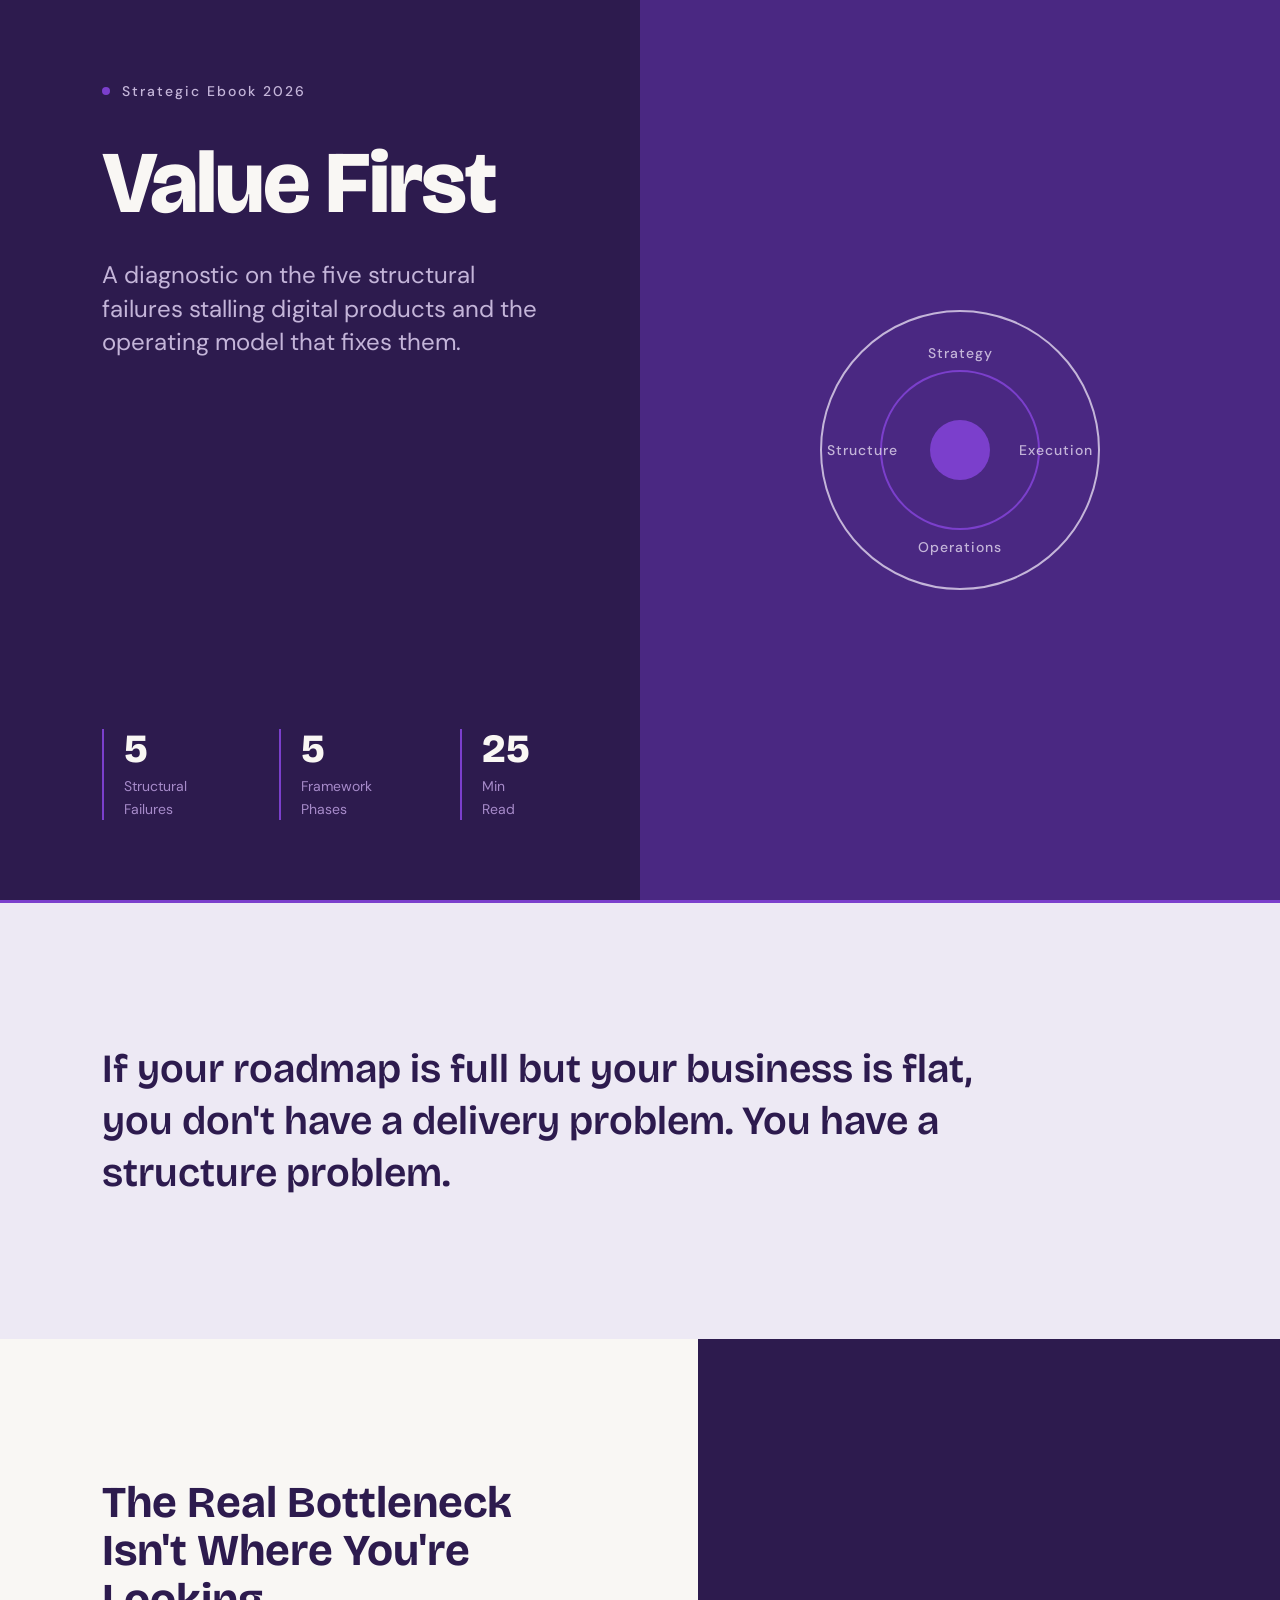
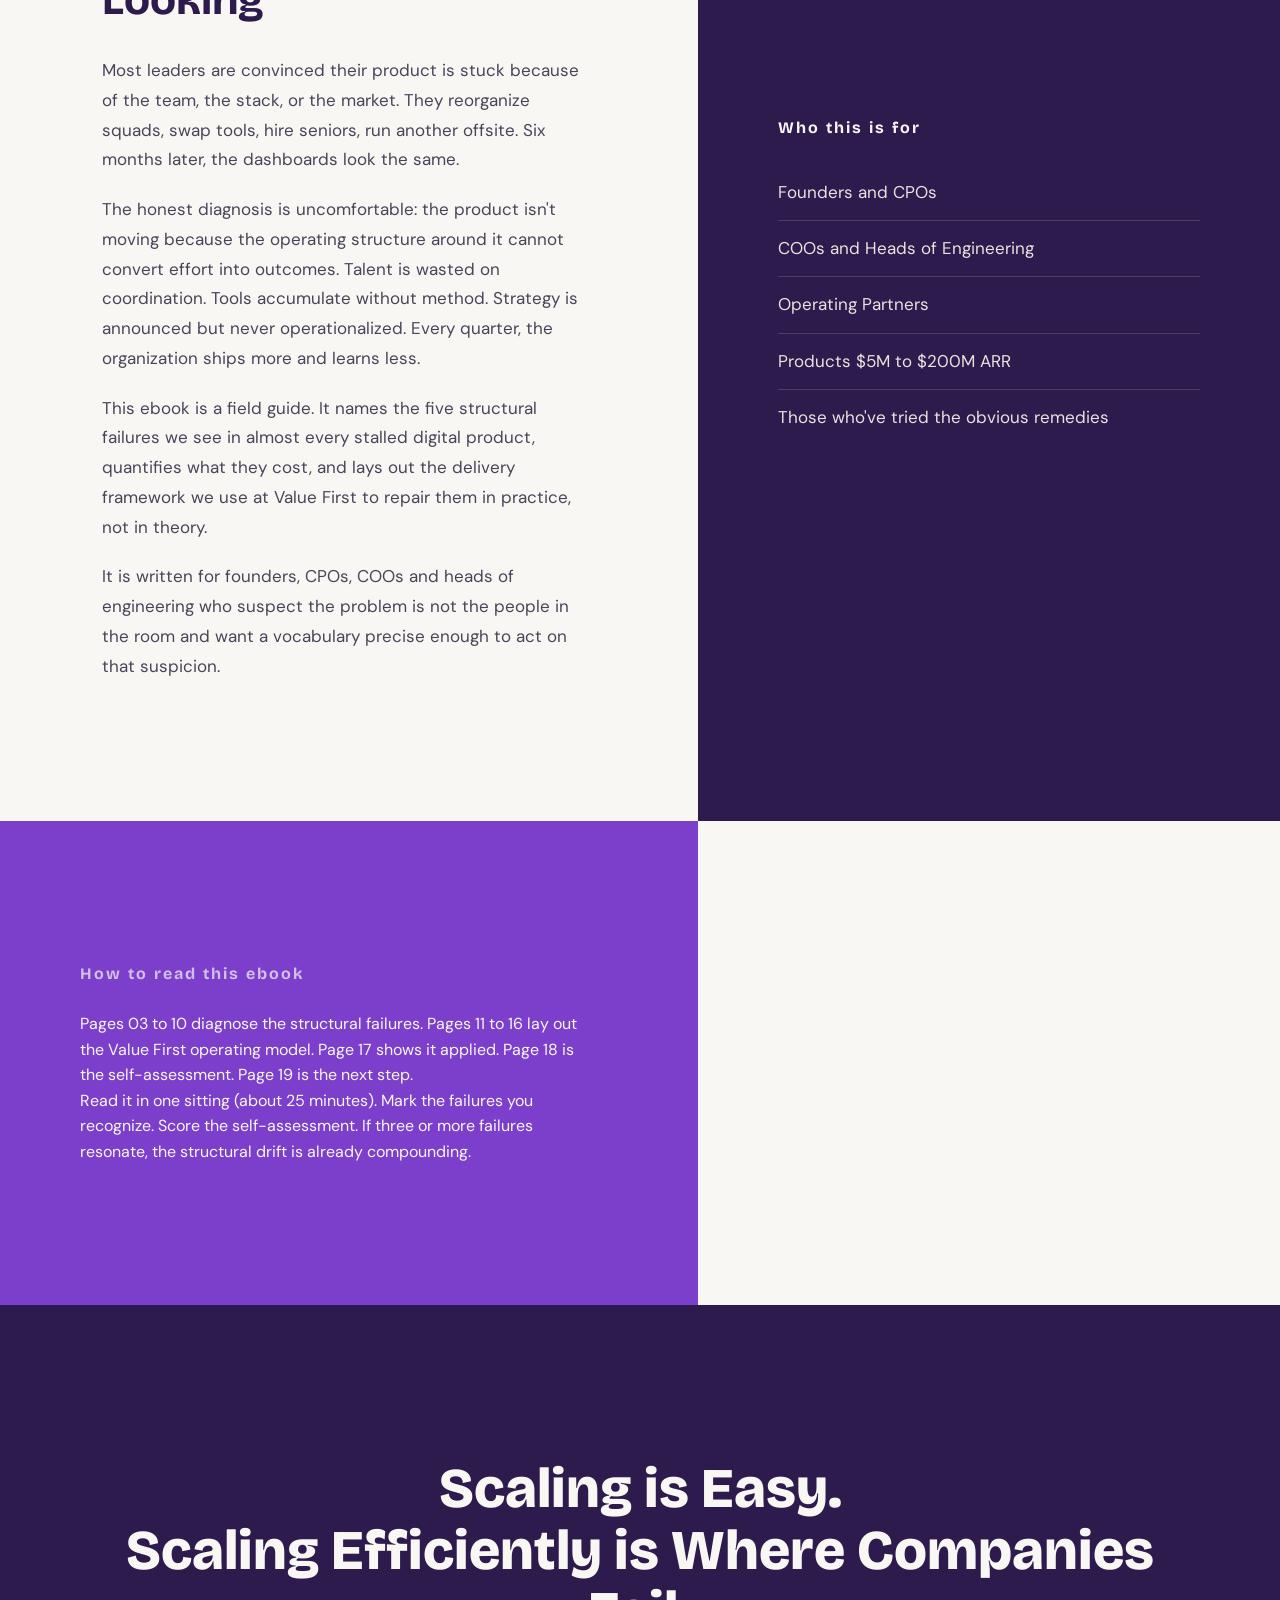
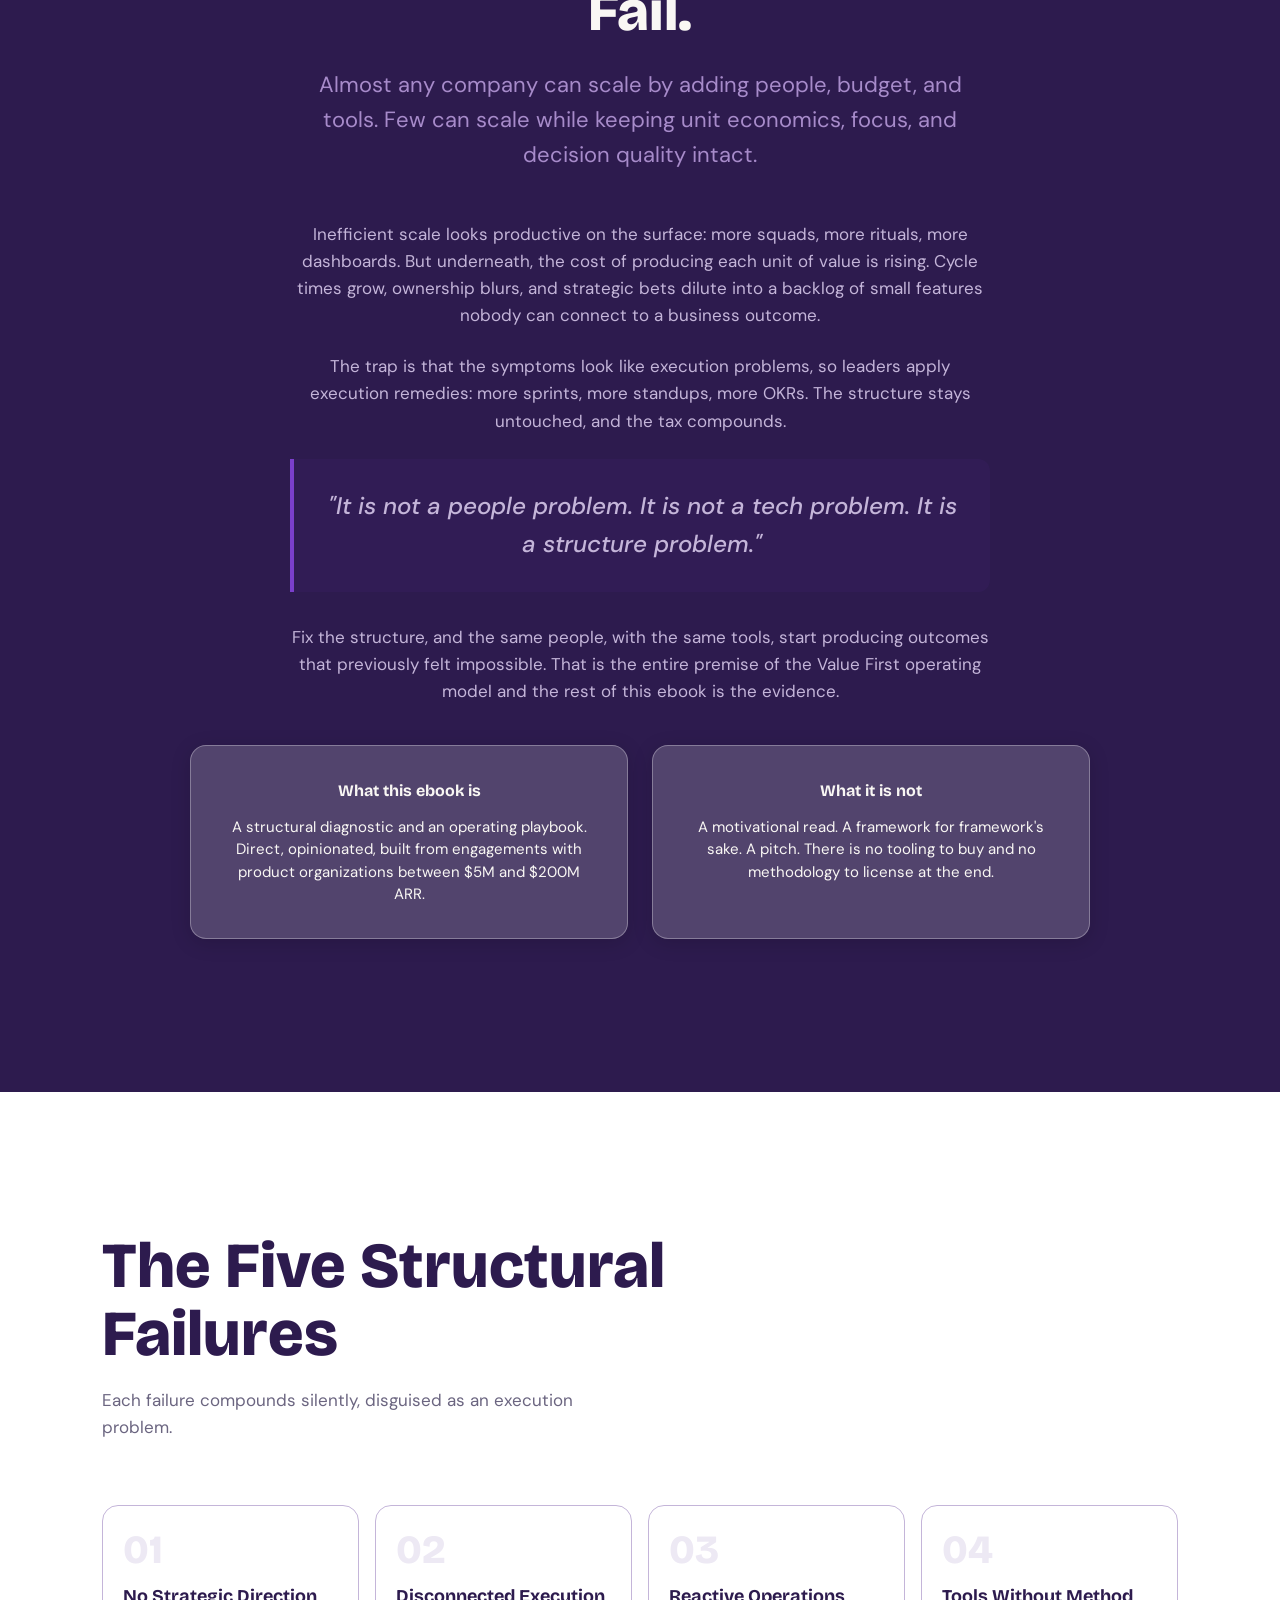
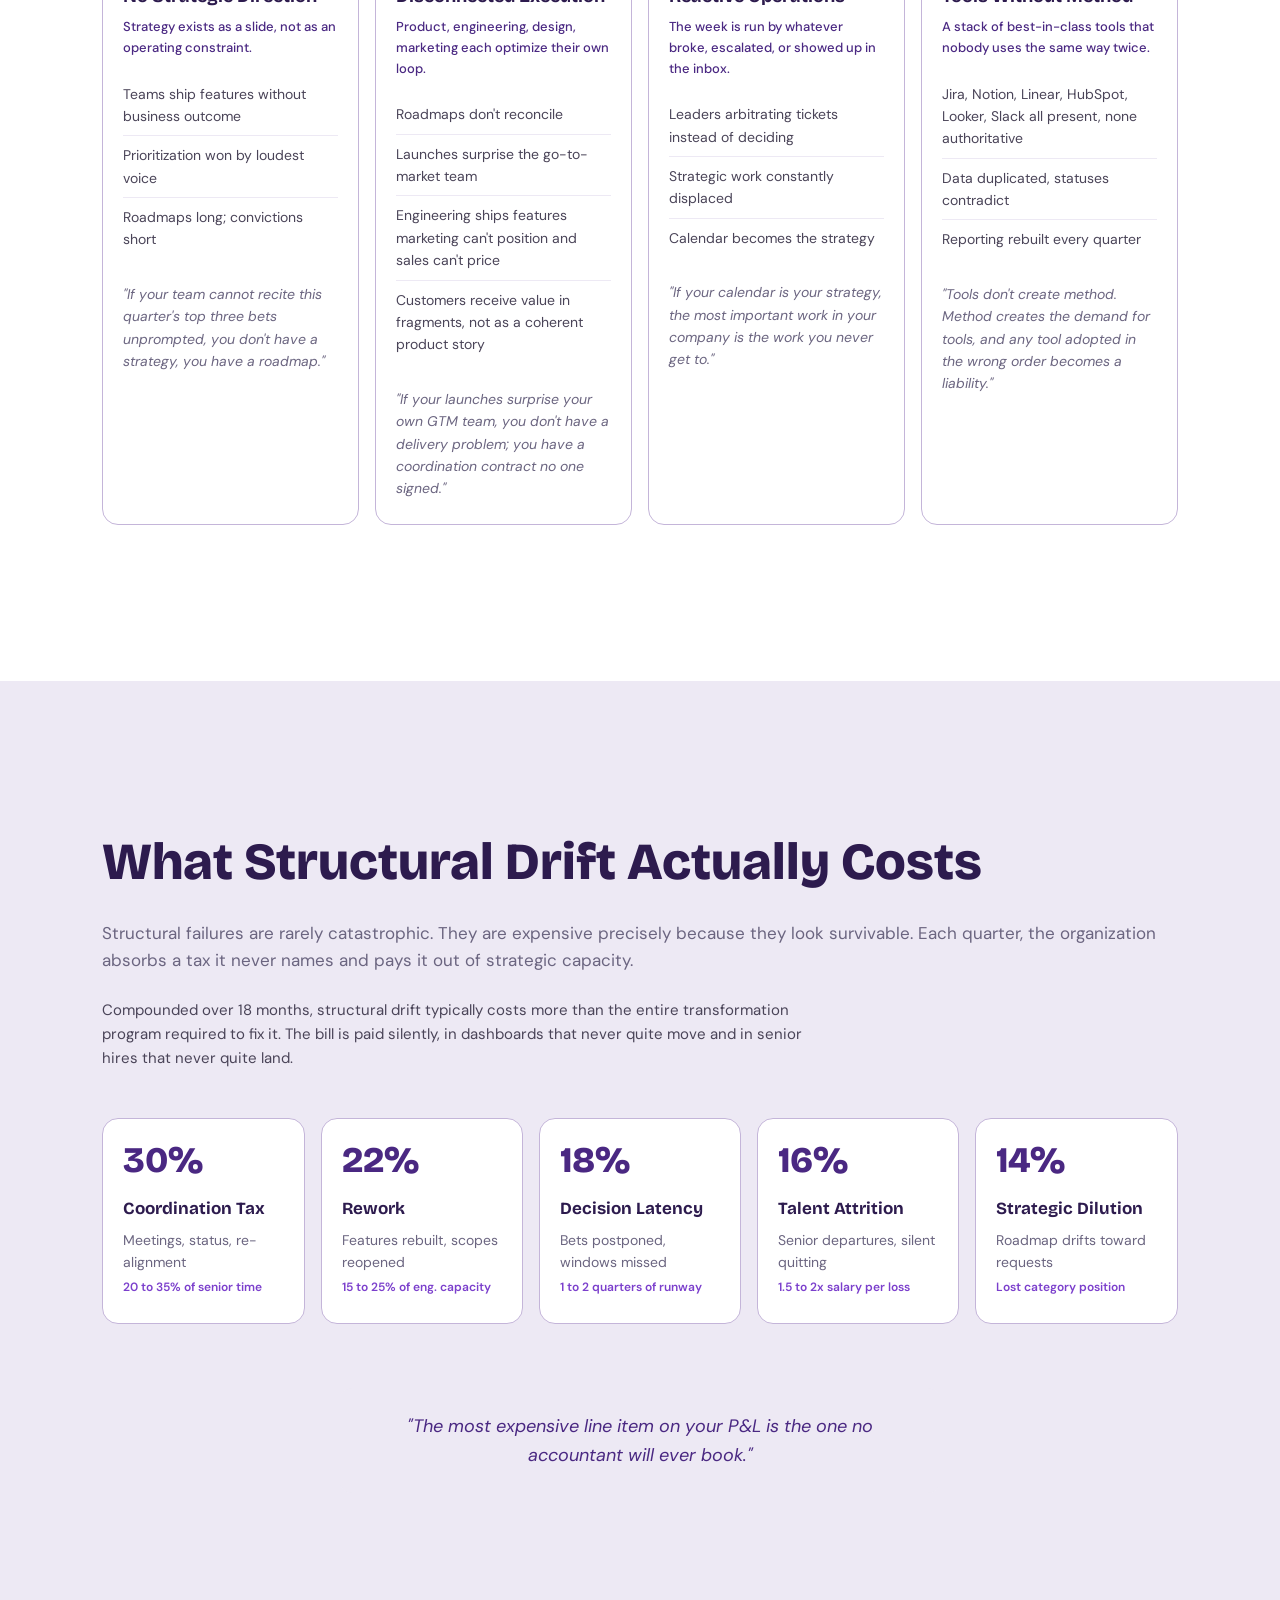
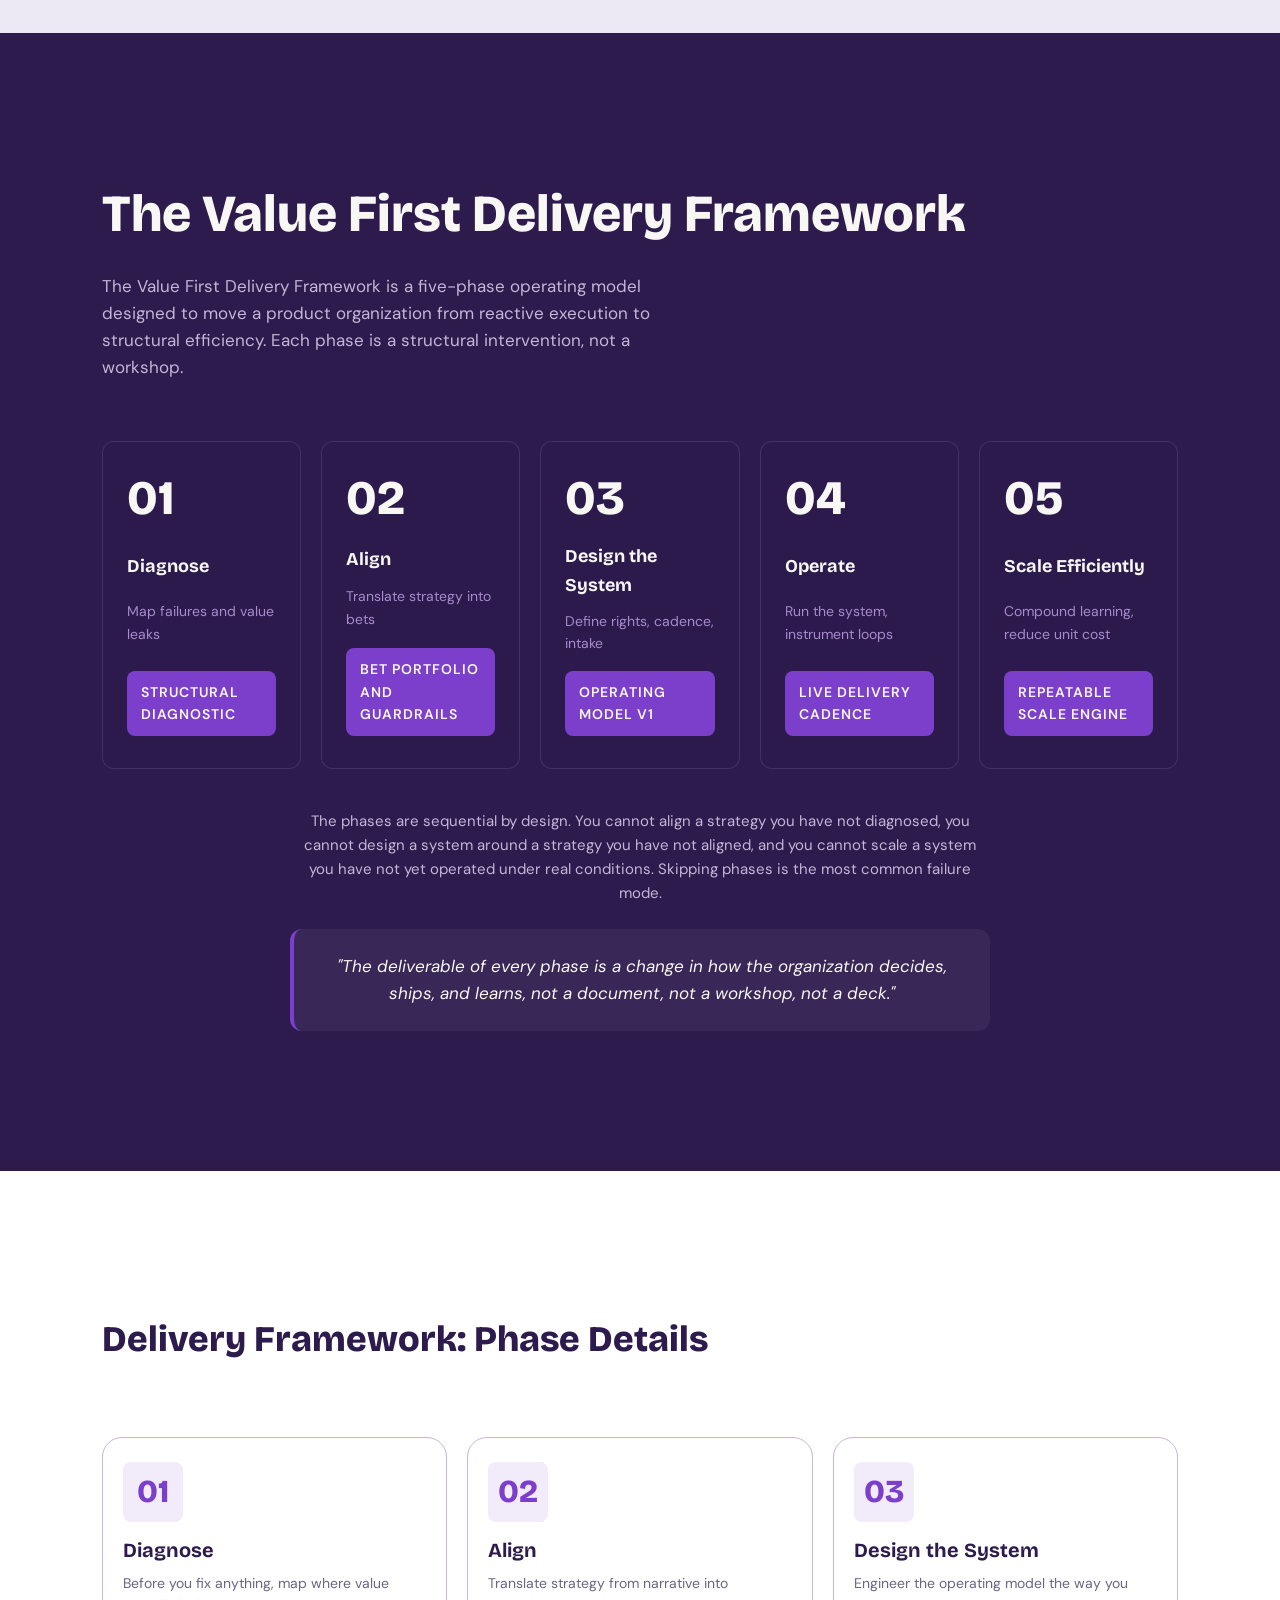
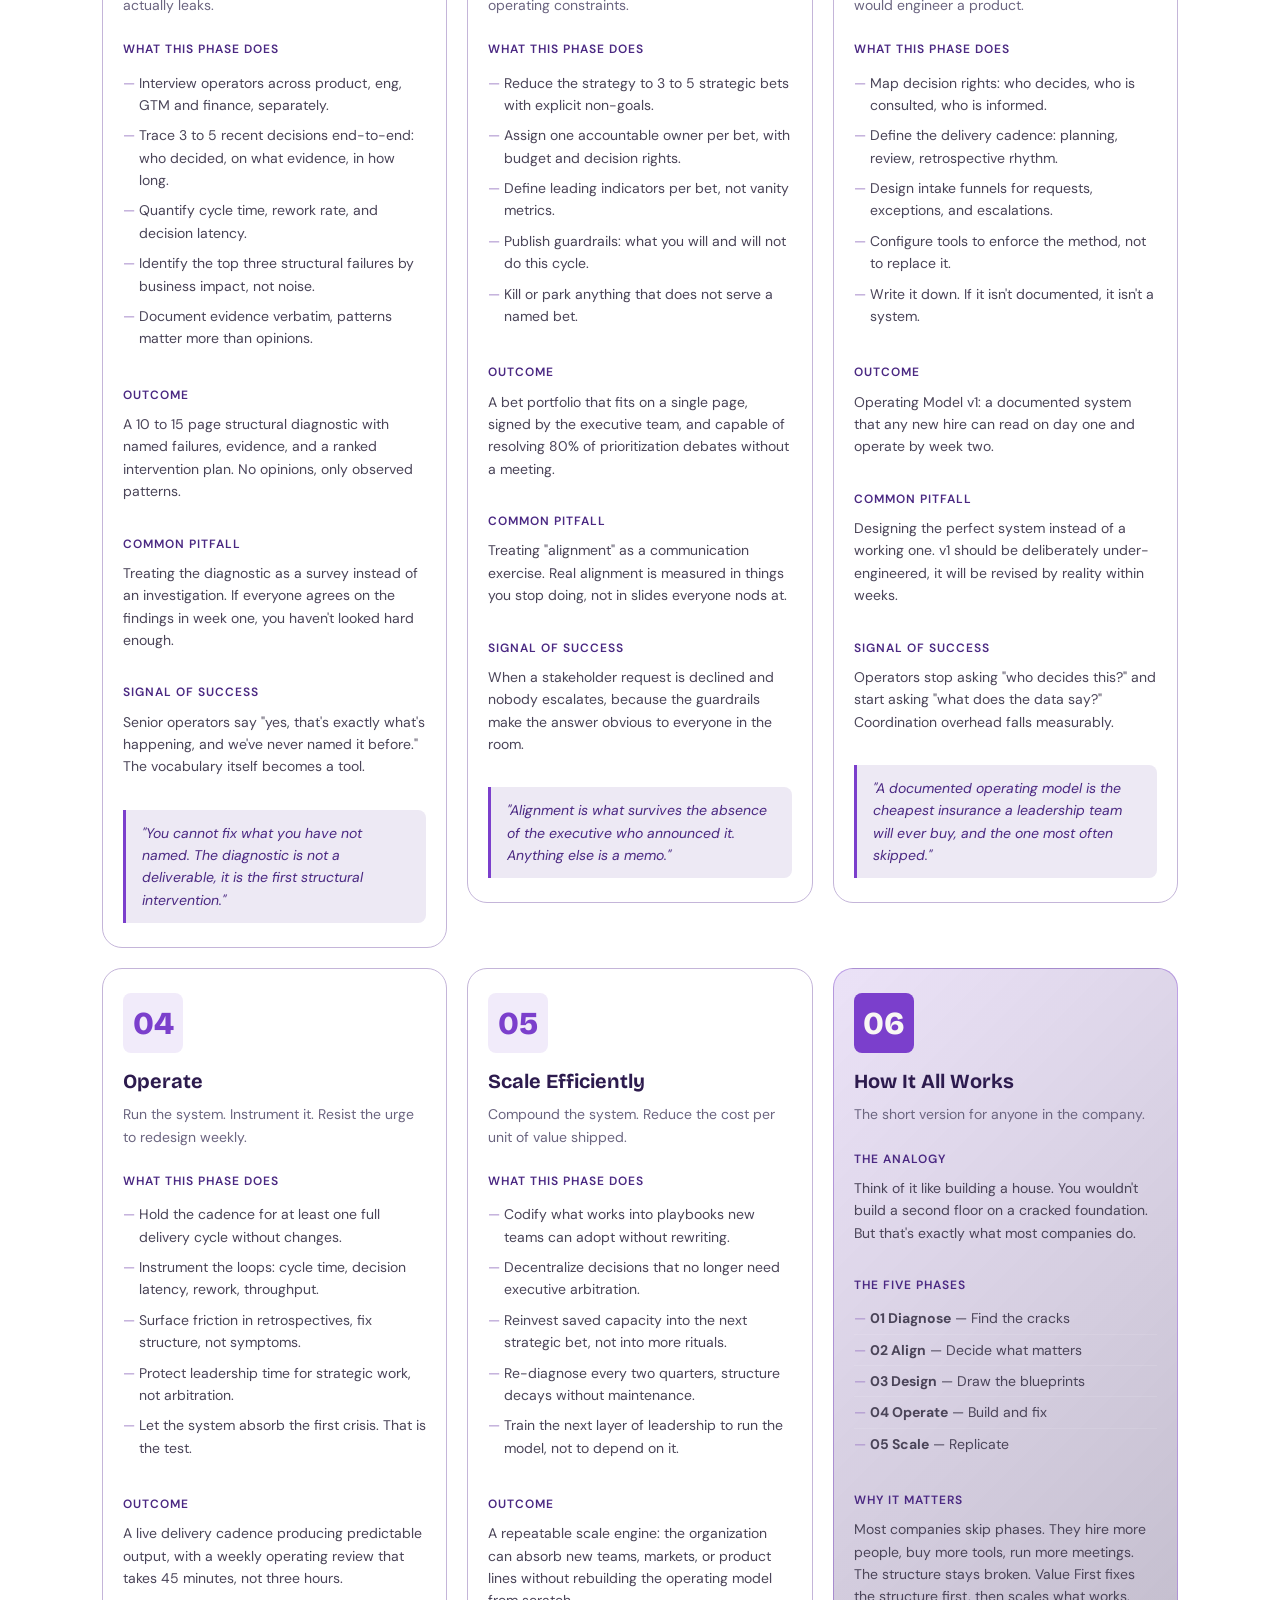
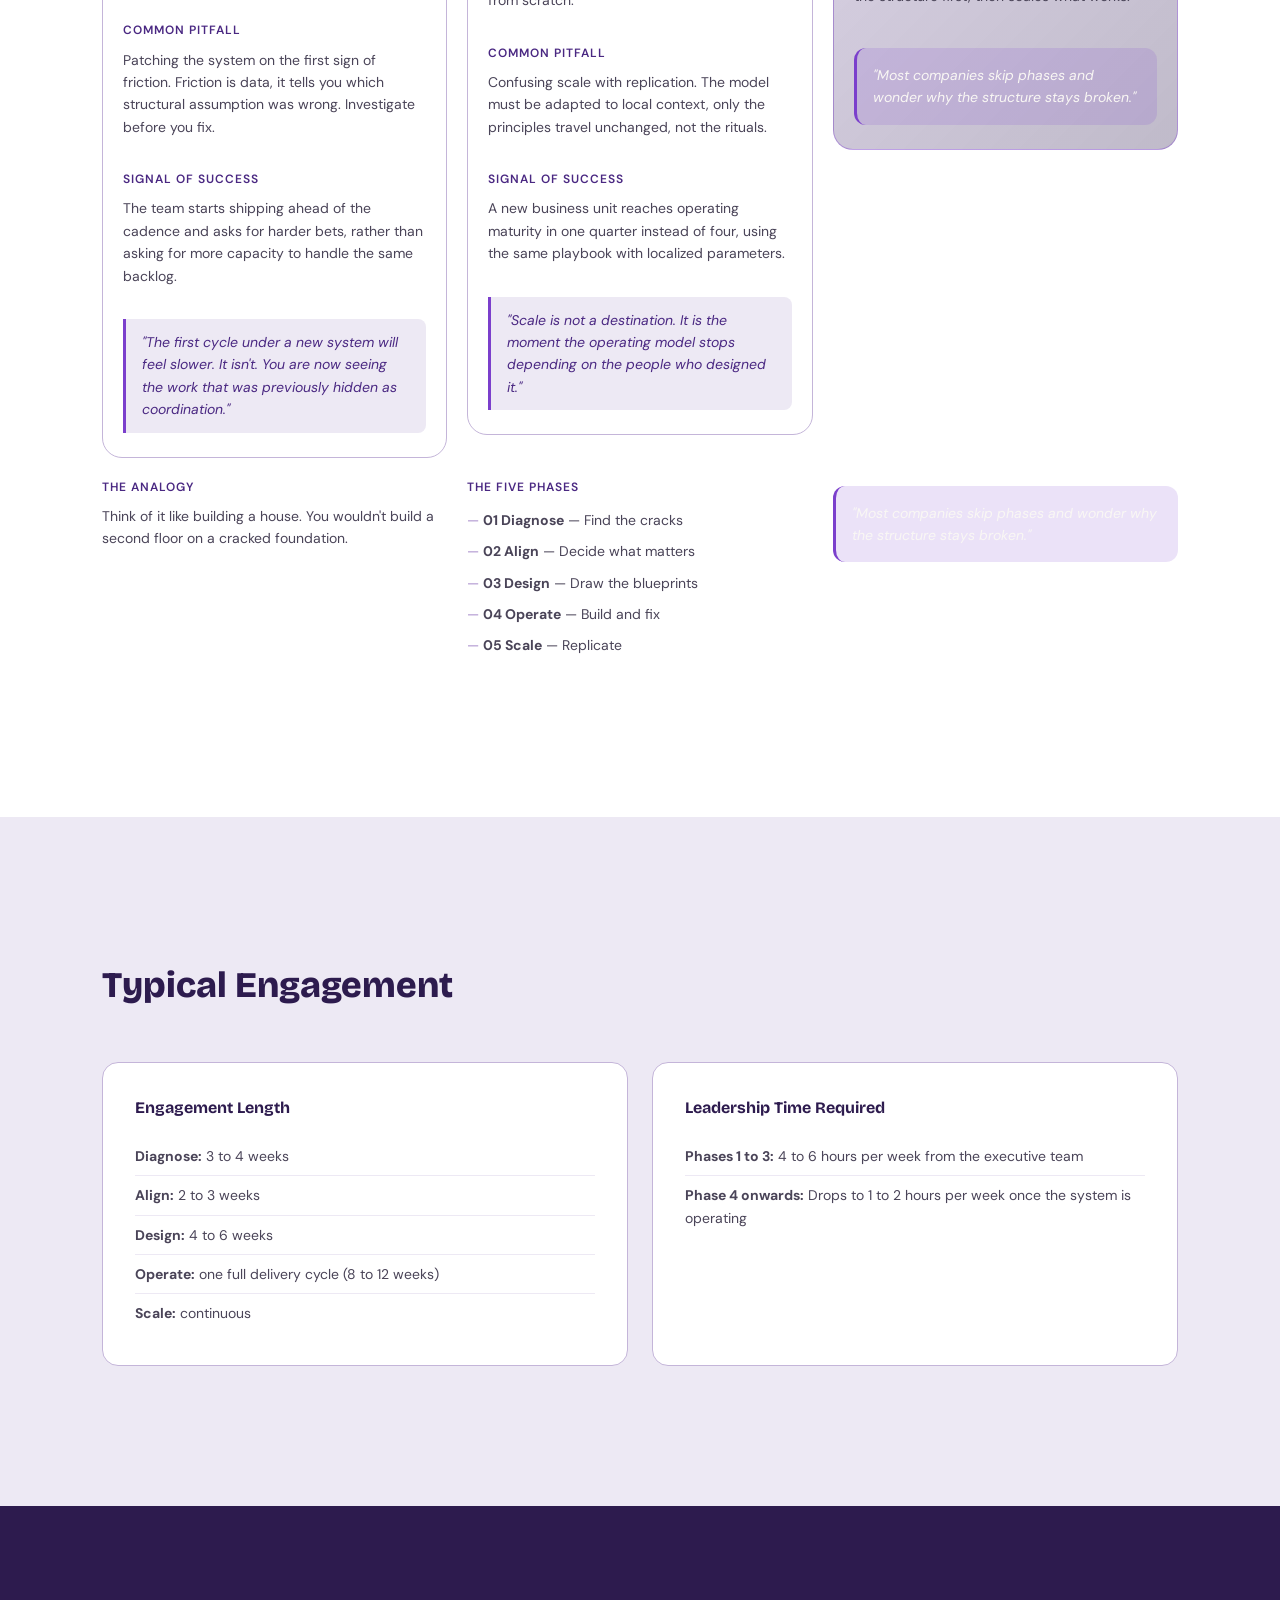
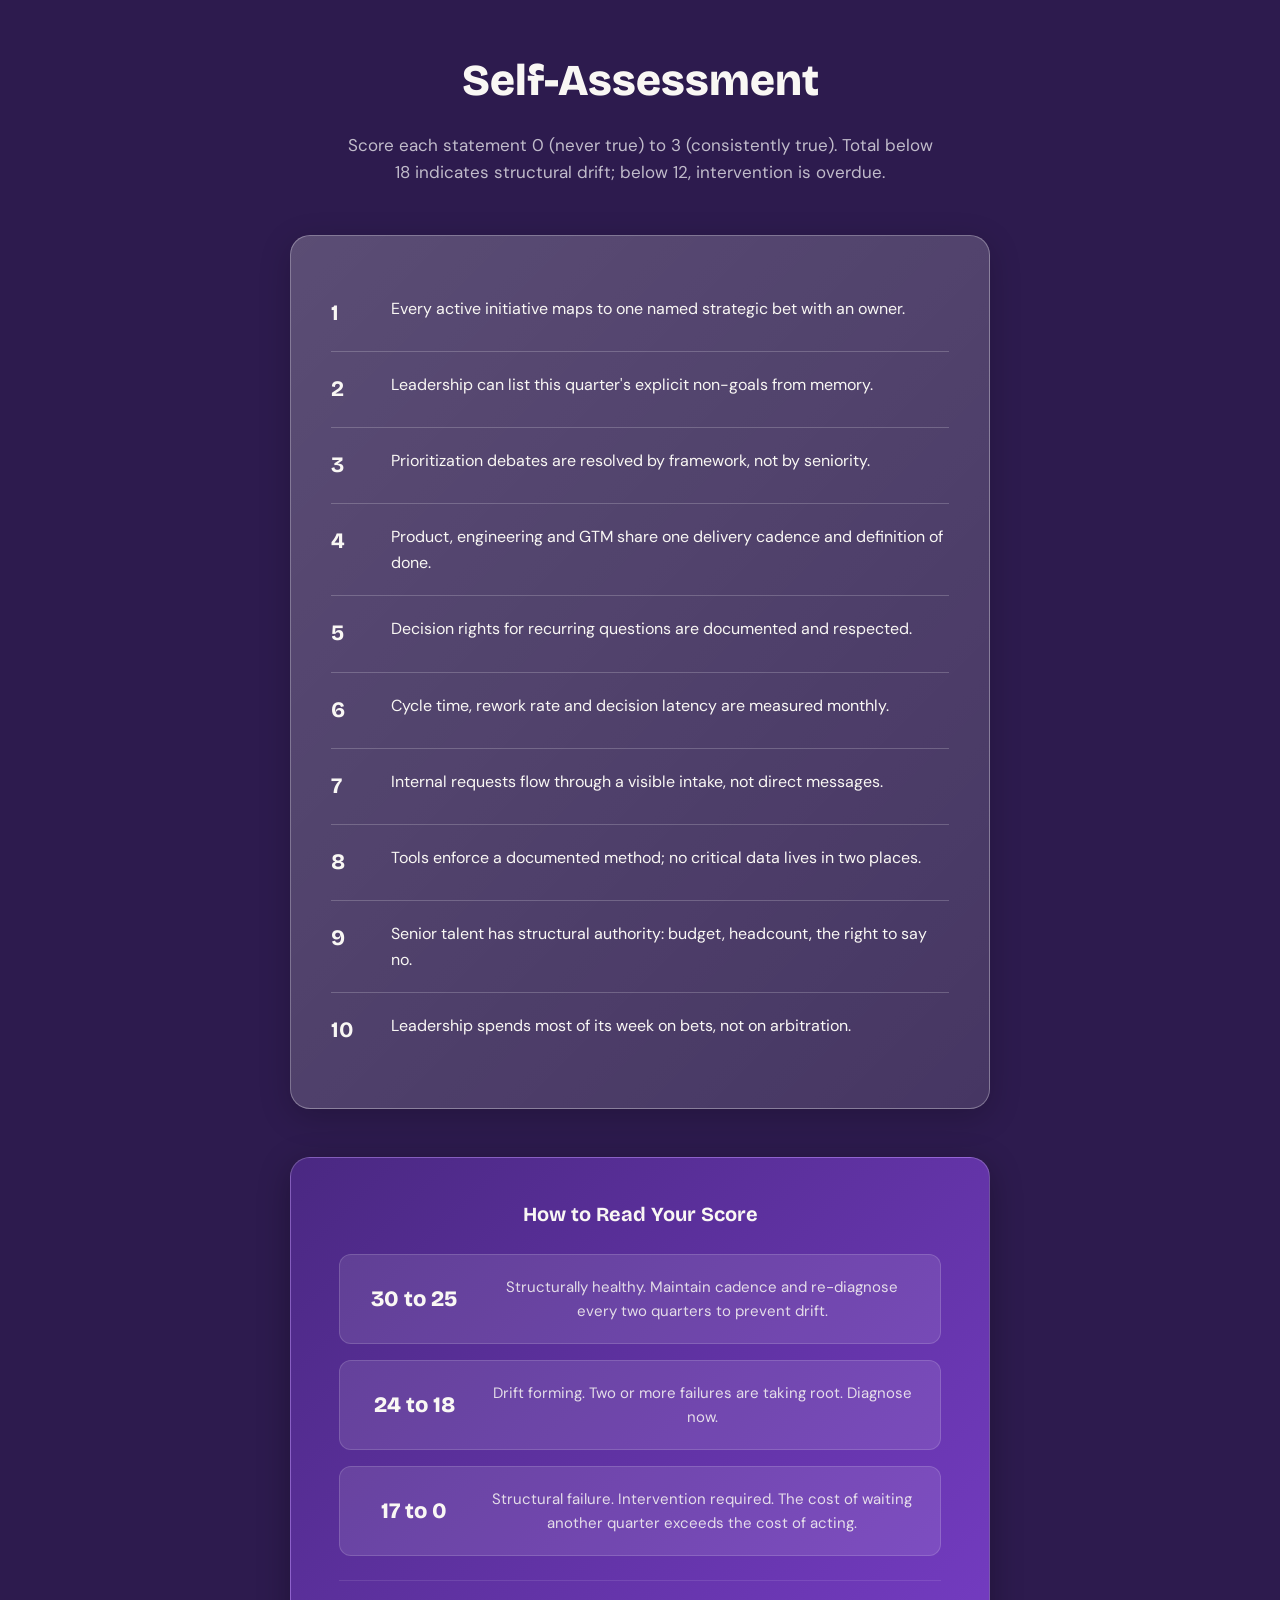
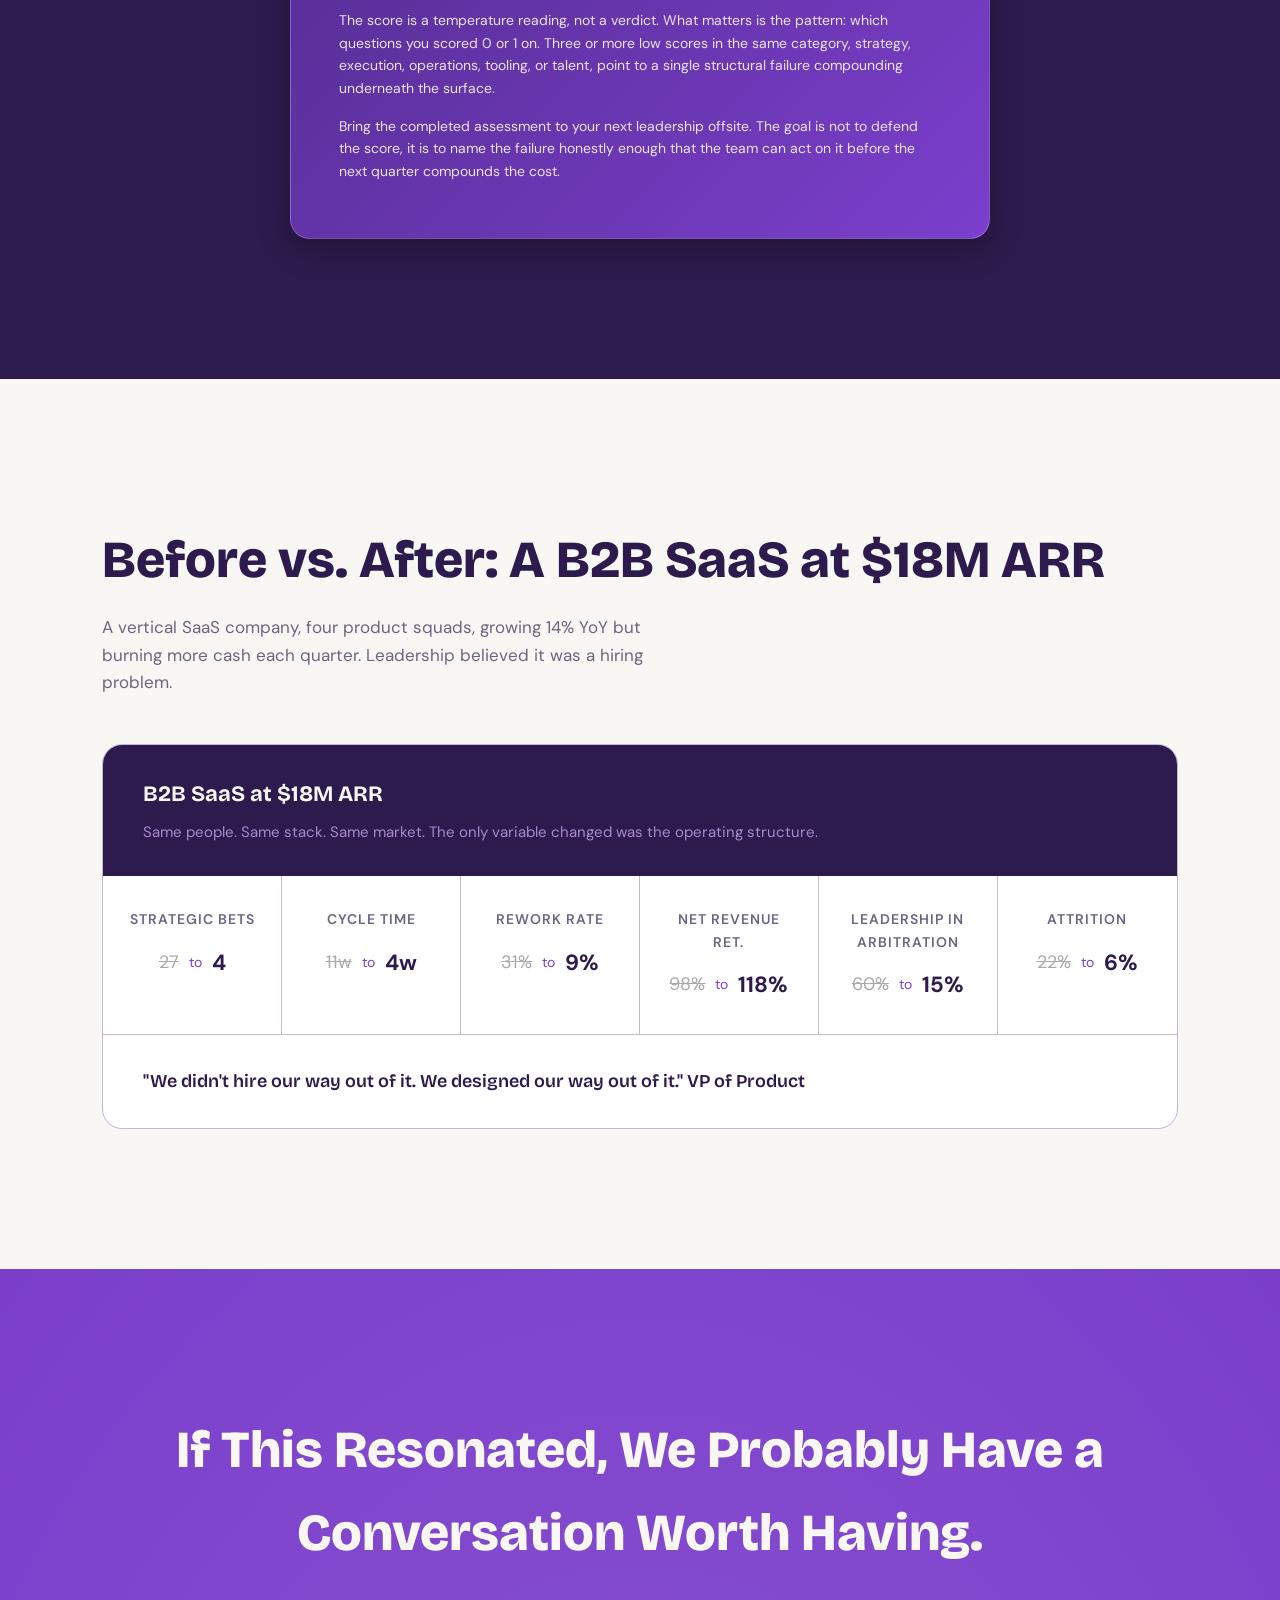
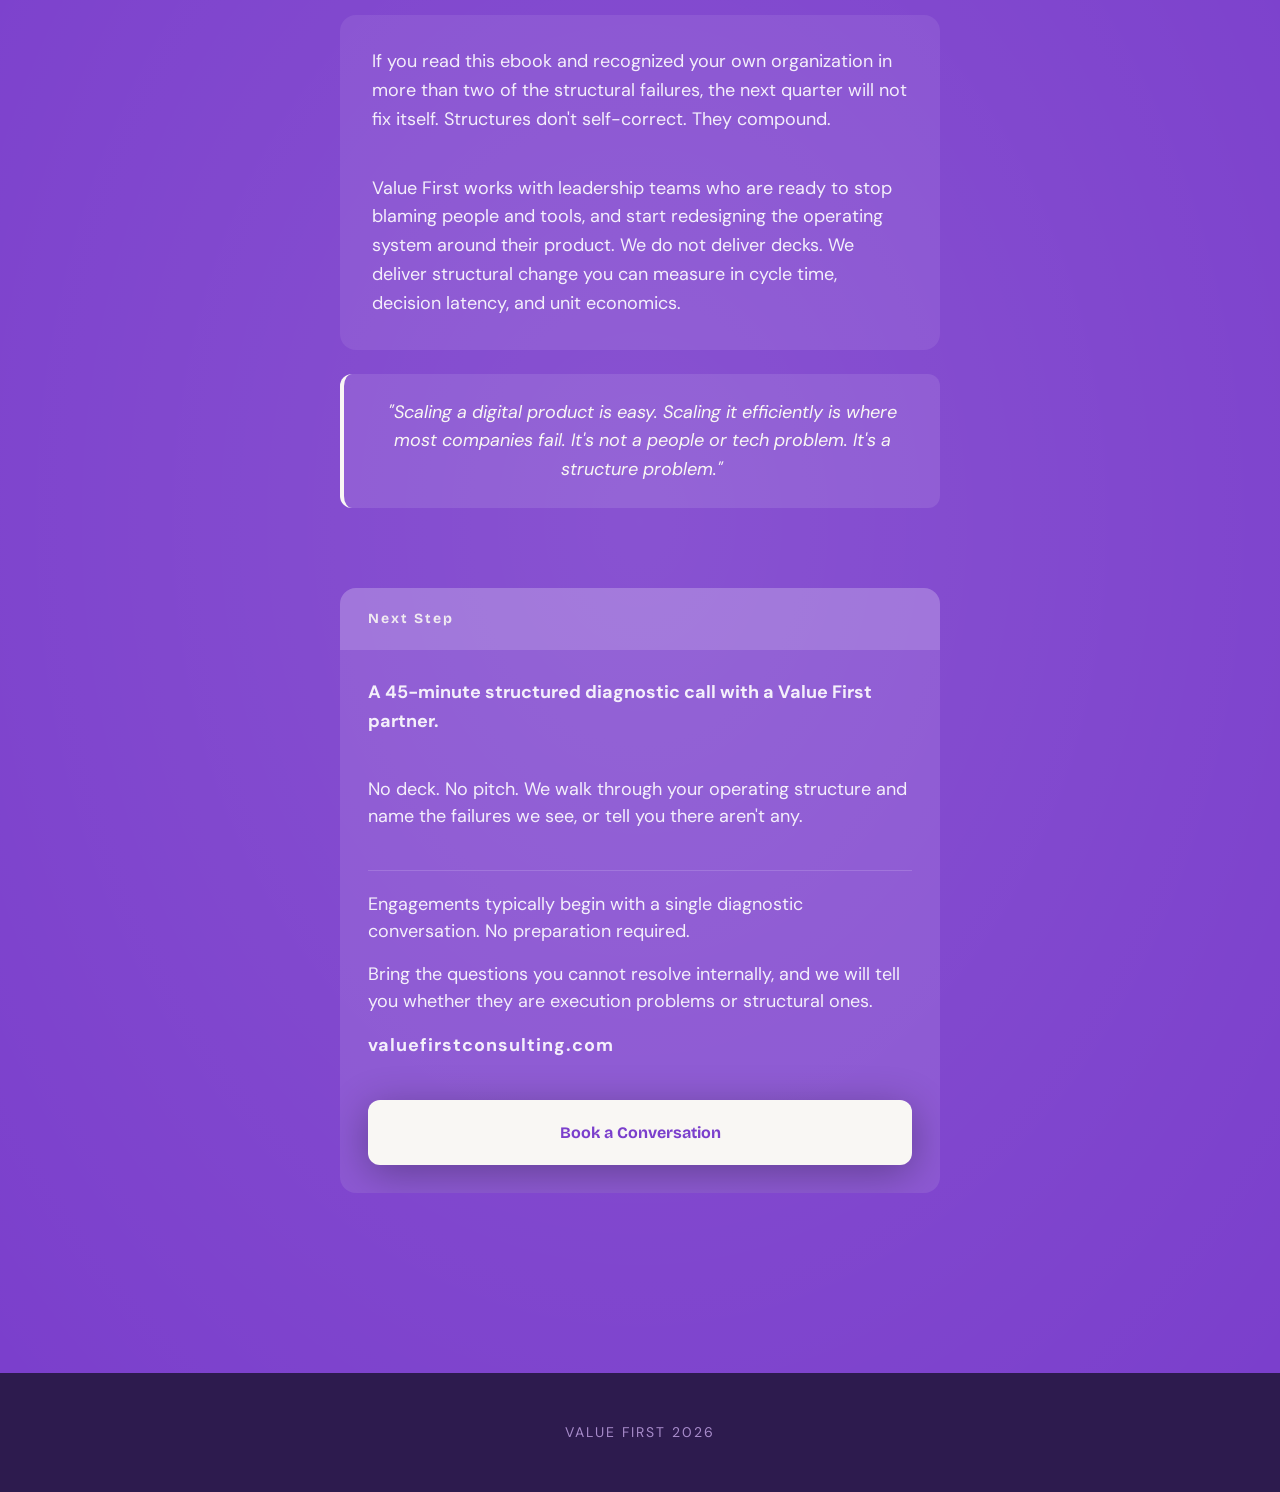
==== valuefirst-presentation.html @ fa72cac1 "fix: improve card 6 height balance and quote contrast" ====
<!DOCTYPE html>
<html lang="pt-BR">
<head>
    <meta charset="UTF-8">
    <meta name="viewport" content="width=device-width, initial-scale=1.0">
    <title>Value First | A Diagnostic on Structural Failures</title>
    <link rel="preconnect" href="https://fonts.googleapis.com">
    <link rel="preconnect" href="https://fonts.gstatic.com" crossorigin>
    <link href="https://fonts.googleapis.com/css2?family=Bricolage+Grotesque:opsz,wght@12..96,400;12..96,500;12..96,600;12..96,700;12..96,800&family=DM+Sans:ital,opsz,wght@0,9..40,300;0,9..40,400;0,9..40,500;0,9..40,600;1,9..40,400&display=swap" rel="stylesheet">
    <style>
        :root {
            --bg-cream: #F9F7F4;
            --bg-white: #FFFFFF;
            --text-dark: #1A1625;
            --text-medium: #4A4458;
            --text-light: #6B6580;
            --purple-deep: #2D1B4E;
            --purple-rich: #4A2882;
            --purple-vivid: #7B3FCC;
            --purple-soft: #A78BCA;
            --purple-muted: #C4B5D9;
            --surface-light: #EDE9F4;
        }

        * {
            margin: 0;
            padding: 0;
            box-sizing: border-box;
        }

        html {
            scroll-behavior: smooth;
        }

        body {
            font-family: 'DM Sans', sans-serif;
            color: var(--text-medium);
            line-height: 1.6;
            background: var(--bg-cream);
        }

        .hero {
            min-height: 100vh;
            display: grid;
            grid-template-columns: 1fr 1fr;
            background: var(--purple-deep);
            color: var(--bg-cream);
        }

        .hero-content {
            padding: 80px clamp(40px, 8vw, 120px);
            display: flex;
            flex-direction: column;
            justify-content: center;
        }

        .hero-badge {
            display: inline-flex;
            align-items: center;
            gap: 12px;
            margin-bottom: 40px;
        }

        .hero-badge-dot {
            width: 8px;
            height: 8px;
            background: var(--purple-vivid);
            border-radius: 50%;
        }

        .hero-badge span {
            font-size: 14px;
            font-weight: 500;
            letter-spacing: 2px;
            color: var(--purple-muted);
        }

        .hero h1 {
            font-family: 'Bricolage Grotesque', sans-serif;
            font-size: clamp(48px, 7vw, 88px);
            font-weight: 800;
            line-height: 0.95;
            letter-spacing: -2px;
            margin-bottom: 32px;
            color: var(--bg-cream);
        }

        .hero-sub {
            font-size: clamp(18px, 2.5vw, 24px);
            line-height: 1.4;
            color: var(--purple-muted);
            max-width: 480px;
            margin-bottom: 48px;
        }

        .hero-stats {
            display: flex;
            gap: 48px;
            margin-top: auto;
            padding-top: 64px;
        }

        .stat {
            padding-left: 20px;
            border-left: 2px solid var(--purple-vivid);
        }

        .stat-number {
            font-family: 'Bricolage Grotesque', sans-serif;
            font-size: 40px;
            font-weight: 800;
            color: var(--bg-cream);
            line-height: 1;
        }

        .stat-label {
            font-size: 14px;
            color: var(--purple-soft);
            margin-top: 6px;
        }

        .hero-visual {
            background: var(--purple-rich);
            display: flex;
            align-items: center;
            justify-content: center;
            padding: 80px;
            position: relative;
        }

        .hero-diagram {
            position: relative;
            width: 100%;
            max-width: 360px;
        }

        .diagram-circle {
            width: 280px;
            height: 280px;
            border: 2px solid var(--purple-muted);
            border-radius: 50%;
            display: flex;
            align-items: center;
            justify-content: center;
            position: relative;
            margin: 0 auto;
        }

        .diagram-inner {
            width: 160px;
            height: 160px;
            border: 2px solid var(--purple-vivid);
            border-radius: 50%;
            display: flex;
            align-items: center;
            justify-content: center;
        }

        .diagram-core {
            width: 60px;
            height: 60px;
            background: var(--purple-vivid);
            border-radius: 50%;
        }

        .diagram-label {
            position: absolute;
            font-size: 14px;
            font-weight: 500;
            letter-spacing: 1px;
            color: var(--purple-muted);
        }

        .diagram-label.top { top: 30px; left: 50%; transform: translateX(-50%); }
        .diagram-label.right { right: 5px; top: 50%; transform: translateY(-50%); }
        .diagram-label.bottom { bottom: 30px; left: 50%; transform: translateX(-50%); }
        .diagram-label.left { left: 5px; top: 50%; transform: translateY(-50%); }

        .quote-section {
            background: var(--surface-light);
            padding: clamp(80px, 12vw, 140px) clamp(40px, 8vw, 120px);
            border-top: 3px solid var(--purple-vivid);
        }

        .quote-section blockquote {
            font-family: 'Bricolage Grotesque', sans-serif;
            font-size: clamp(24px, 4vw, 40px);
            font-weight: 600;
            color: var(--purple-deep);
            line-height: 1.3;
            max-width: 900px;
        }

        .intro-section {
            display: grid;
            grid-template-columns: 1.2fr 1fr;
            gap: 0;
        }

        .intro-text {
            padding: clamp(80px, 12vw, 140px) clamp(40px, 8vw, 120px);
            background: var(--bg-cream);
        }

        .intro-text h2 {
            font-family: 'Bricolage Grotesque', sans-serif;
            font-size: clamp(28px, 4vw, 44px);
            font-weight: 700;
            color: var(--purple-deep);
            line-height: 1.1;
            margin-bottom: 32px;
        }

        .intro-text p {
            font-size: 17px;
            line-height: 1.75;
            max-width: 580px;
            color: var(--text-medium);
        }

        .intro-text p + p {
            margin-top: 20px;
        }

        .intro-audience {
            background: var(--purple-deep);
            color: var(--bg-cream);
            padding: clamp(80px, 12vw, 140px) clamp(40px, 8vw, 80px);
            display: flex;
            flex-direction: column;
            justify-content: center;
        }

        .intro-audience h3 {
            font-family: 'Bricolage Grotesque', sans-serif;
            font-size: 16px;
            font-weight: 700;
            letter-spacing: 2px;
            color: var(--bg-cream);
            margin-bottom: 24px;
        }

        .intro-audience ul {
            list-style: none;
        }

        .intro-audience li {
            font-size: 17px;
            padding: 14px 0;
            border-bottom: 1px solid rgba(255,255,255,0.15);
            color: #E8E4DD;
        }

        .intro-audience li:last-child {
            border-bottom: none;
        }

        .intro-howto {
            background: var(--purple-vivid);
            color: var(--bg-cream);
            padding: clamp(80px, 12vw, 140px) clamp(40px, 8vw, 80px);
            display: flex;
            flex-direction: column;
            justify-content: center;
        }

        .intro-howto h3 {
            font-family: 'Bricolage Grotesque', sans-serif;
            font-size: 16px;
            font-weight: 700;
            letter-spacing: 2px;
            color: var(--bg-cream);
            margin-bottom: 24px;
            opacity: 0.7;
        }

        .intro-howto p {
            font-size: 16px;
            line-height: 1.6;
            color: var(--bg-cream);
            max-width: 500px;
        }

        .thesis-section {
            background: var(--purple-deep);
            color: var(--bg-cream);
            padding: clamp(80px, 12vw, 160px) clamp(40px, 8vw, 120px);
            text-align: center;
        }

        .thesis-section h2 {
            font-family: 'Bricolage Grotesque', sans-serif;
            font-size: clamp(32px, 5vw, 56px);
            font-weight: 800;
            line-height: 1.1;
            margin-bottom: 24px;
        }

        .thesis-section .lead {
            font-size: clamp(18px, 2.5vw, 22px);
            color: var(--purple-soft);
            max-width: 700px;
            margin: 0 auto 48px;
        }

        .thesis-quote {
            display: block;
            font-size: clamp(18px, 2.5vw, 24px);
            font-style: italic;
            font-weight: 500;
            color: var(--purple-muted);
            max-width: 700px;
            margin: 0 auto 32px;
            padding: 28px 32px;
            border-left: 4px solid var(--purple-vivid);
            background: rgba(123, 63, 204, 0.06);
            border-radius: 0 12px 12px 0;
        }

        .thesis-text {
            font-size: 17px;
            color: var(--purple-muted);
            max-width: 700px;
            margin: 0 auto 24px;
            line-height: 1.6;
        }

        .thesis-is-grid {
            display: grid;
            grid-template-columns: repeat(2, 1fr);
            gap: 24px;
            margin-top: 40px;
            max-width: 900px;
            margin-left: auto;
            margin-right: auto;
        }

        .thesis-is-card {
            padding: 32px;
            border-radius: 16px;
            border: 1px solid rgba(255,255,255,0.2);
            background: rgba(255,255,255,0.08);
            box-shadow: 0 4px 20px rgba(0,0,0,0.15);
        }

        .thesis-is-positive {
            background: rgba(255,255,255,0.18);
            border-color: rgba(255,255,255,0.3);
        }

        .thesis-is-negative {
            background: rgba(255,255,255,0.18);
            border-color: rgba(255,255,255,0.3);
        }

        .thesis-is-card h3 {
            font-family: 'Bricolage Grotesque', sans-serif;
            font-size: 16px;
            font-weight: 700;
            margin-bottom: 12px;
            margin-top: 0;
            color: var(--bg-cream);
        }

        .thesis-is-card p {
            font-size: 15px;
            color: var(--bg-cream);
            line-height: 1.5;
            margin-bottom: 0;
        }

        @media (max-width: 768px) {
            .thesis-is-grid {
                grid-template-columns: 1fr;
                gap: 16px;
            }

            .thesis-is-card {
                padding: 20px;
            }
        }

        .failures-section {
            padding: clamp(80px, 12vw, 140px) clamp(40px, 8vw, 120px);
            background: var(--bg-white);
        }

        .failures-header {
            margin-bottom: 64px;
        }

        .failures-header h2 {
            font-family: 'Bricolage Grotesque', sans-serif;
            font-size: clamp(36px, 5vw, 64px);
            font-weight: 800;
            color: var(--purple-deep);
            line-height: 1.05;
            margin-bottom: 20px;
            max-width: 700px;
        }

        .failures-header p {
            font-size: 17px;
            color: var(--text-light);
            max-width: 500px;
        }

        .accordion-mobile {
            display: none;
        }

        .failures-grid {
            display: none;
            flex-wrap: nowrap;
            gap: 16px;
            overflow-x: auto;
            padding-bottom: 16px;
            background: var(--bg-white);
        }

        .failure-card {
            flex: 1;
            min-width: 160px;
            background: var(--bg-white);
            padding: 24px 20px;
            border-radius: 16px;
            border: 1px solid var(--purple-muted);
        }

        .failure-number {
            font-family: 'Bricolage Grotesque', sans-serif;
            font-size: 40px;
            font-weight: 800;
            color: var(--surface-light);
            line-height: 1;
            margin-bottom: 12px;
        }

        .failure-card h3 {
            font-family: 'Bricolage Grotesque', sans-serif;
            font-size: 18px;
            font-weight: 700;
            color: var(--purple-deep);
            margin-bottom: 6px;
        }

        .failure-card .subtitle {
            font-size: 13px;
            color: var(--purple-rich);
            font-weight: 500;
            margin-bottom: 16px;
        }

        .failure-card ul {
            list-style: none;
        }

        .failure-card li {
            padding: 8px 0;
            font-size: 14px;
            color: var(--text-medium);
            border-bottom: 1px solid var(--surface-light);
        }

        .failure-card li:last-child {
            border-bottom: none;
        }

        .failure-card .quote-small {
            margin-top: 24px;
            font-size: 14px;
            color: var(--text-light);
            font-style: italic;
        }

        .cost-section {
            background: var(--surface-light);
            padding: clamp(80px, 12vw, 140px) clamp(40px, 8vw, 120px);
        }

        .cost-header h2 {
            font-family: 'Bricolage Grotesque', sans-serif;
            font-size: clamp(32px, 5vw, 52px);
            font-weight: 800;
            color: var(--purple-deep);
            margin-bottom: 16px;
        }

        .cost-header p {
            font-size: 17px;
            color: var(--text-light);
            margin-bottom: 24px;
        }

        .cost-context {
            font-size: 15px;
            color: var(--text-medium);
            margin-bottom: 48px;
            line-height: 1.6;
            max-width: 700px;
        }

        .cost-quote {
            font-size: 18px;
            font-style: italic;
            color: var(--purple-rich);
            text-align: center;
            margin-top: 48px;
            padding: 24px;
            background: var(--surface-light);
            border-radius: 12px;
            max-width: 600px;
            margin-left: auto;
            margin-right: auto;
        }

        .cost-grid {
            display: flex;
            flex-wrap: nowrap;
            gap: 16px;
            overflow-x: auto;
            padding-bottom: 16px;
        }

        .cost-item {
            flex: 1;
            min-width: 180px;
            display: flex;
            flex-direction: column;
            gap: 16px;
            padding: 24px 20px;
            background: var(--bg-white);
            border: 1px solid var(--purple-muted);
            border-radius: 16px;
        }

        .cost-percent {
            font-family: 'Bricolage Grotesque', sans-serif;
            font-size: 36px;
            font-weight: 800;
            color: var(--purple-rich);
            line-height: 1;
        }

        .cost-details h4 {
            font-family: 'Bricolage Grotesque', sans-serif;
            font-size: 17px;
            font-weight: 700;
            color: var(--purple-deep);
            margin-bottom: 6px;
        }

        .cost-details p {
            font-size: 14px;
            color: var(--text-light);
        }

        .cost-impact {
            font-size: 12px;
            color: var(--purple-vivid);
            font-weight: 600;
            margin-top: 4px;
        }

        .framework-section {
            background: var(--purple-deep);
            color: var(--bg-cream);
            padding: clamp(80px, 12vw, 140px) clamp(40px, 8vw, 120px);
        }

        .framework-header h2 {
            font-family: 'Bricolage Grotesque', sans-serif;
            font-size: clamp(32px, 5vw, 52px);
            font-weight: 800;
            margin-bottom: 16px;
            color: var(--bg-cream);
        }

        .framework-header > p {
            font-size: 17px;
            color: var(--purple-muted);
            max-width: 600px;
            margin-bottom: 60px;
        }

.framework-grid {
            display: grid;
            grid-template-columns: repeat(5, 1fr);
            gap: 20px;
            background: var(--purple-deep);
            align-items: stretch;
        }

        .phase-card {
            background: var(--purple-deep);
            padding: 32px 24px;
            border-radius: 12px;
            border: 1px solid rgba(255,255,255,0.1);
            display: flex;
            flex-direction: column;
            justify-content: space-between;
            min-height: 280px;
        }

        .phase-card > * {
            margin-bottom: 12px;
        }

        .phase-card > *:last-child {
            margin-bottom: 0;
        }

        .framework-note {
            font-size: 15px;
            color: var(--purple-muted);
            margin-top: 40px;
            margin-left: auto;
            margin-right: auto;
            line-height: 1.6;
            max-width: 700px;
            text-align: center;
        }

        .framework-quote {
            font-size: 17px;
            font-style: italic;
            color: var(--bg-cream);
            margin-top: 24px;
            margin-left: auto;
            margin-right: auto;
            padding: 24px;
            background: rgba(255,255,255,0.05);
            border-radius: 12px;
            border-left: 4px solid var(--purple-vivid);
            max-width: 700px;
            text-align: center;
        }

.phase-details {
            padding: clamp(80px, 12vw, 140px) clamp(40px, 8vw, 120px);
            background: var(--bg-white);
        }

        .phase-details > h3 {
            font-family: 'Bricolage Grotesque', sans-serif;
            font-size: clamp(24px, 4vw, 36px);
            font-weight: 800;
            color: var(--purple-deep);
            margin-bottom: 48px;
        }

        .accordion-mobile {
            display: none;
        }

        .phase-details-grid {
            display: none;
            flex-wrap: nowrap;
            gap: 16px;
            overflow-x: auto;
            padding-bottom: 16px;
        }

        .phase-detail-card {
            flex: 1;
            min-width: 240px;
            border: 1px solid var(--purple-muted);
            border-radius: 20px;
            padding: 24px 20px;
        }

        @media (min-width: 1200px) {
            .failures-grid,
            .phase-details-grid {
                display: flex;
            }

            .accordion-mobile {
                display: none;
            }

            .phase-details {
                display: grid;
                grid-template-columns: repeat(3, 1fr);
                gap: 20px;
                align-items: start;
            }
            .phase-details > h3 {
                grid-column: 1 / -1;
            }
            .phase-details-grid {
                display: contents;
            }
            .phase-detail-card {
                min-width: auto;
                display: grid;
                grid-template-columns: 1fr;
                gap: 16px;
            }
            .phase-detail-card:nth-child(4),
            .phase-detail-card:nth-child(5),
            .phase-detail-card:nth-child(6) {
                grid-column: span 1;
            }
            .phase-summary-card {
                background: linear-gradient(135deg, rgba(123, 63, 204, 0.15) 0%, rgba(45, 27, 78, 0.3) 100%);
                border: 1px solid rgba(123, 63, 204, 0.4);
            }
            .phase-summary-card .phase-detail-number {
                background: var(--purple-vivid);
                color: var(--bg-cream);
            }
            .phase-summary-card h4 {
                color: var(--purple-vivid);
            }
            .summary-list {
                list-style: none;
                padding: 0;
                margin: 0;
            }
            .summary-list li {
                font-size: 14px;
                color: var(--purple-muted);
                padding: 6px 0;
                border-bottom: 1px solid rgba(255,255,255,0.1);
            }
            .summary-list li:last-child {
                border-bottom: none;
            }
            .phase-summary-quote {
                font-style: italic;
                font-size: 14px;
                color: var(--bg-cream);
                padding: 16px;
                background: rgba(123, 63, 204, 0.15);
                border-radius: 12px;
                border-left: 3px solid var(--purple-vivid);
                margin-top: 8px;
            }
        }
            .phase-details > h3 {
                grid-column: 1 / -1;
            }
            .phase-detail-card {
                display: grid;
                grid-template-columns: 1fr;
                gap: 16px;
                margin-bottom: 0;
            }
            .phase-detail-header {
                display: flex;
                flex-direction: column;
                align-items: flex-start;
                gap: 12px;
                margin-bottom: 8px;
            }
            .phase-detail-number {
                width: 50px;
                height: 50px;
                font-size: 24px;
            }
        }

        .phase-detail-header {
            display: grid;
            grid-template-columns: auto 1fr;
            gap: 20px;
            margin-bottom: 20px;
            align-items: start;
        }

        .phase-detail-number {
            font-family: 'Bricolage Grotesque', sans-serif;
            font-size: 32px;
            font-weight: 800;
            color: var(--purple-vivid);
            background: rgba(123, 63, 204, 0.1);
            width: 60px;
            height: 60px;
            display: flex;
            align-items: center;
            justify-content: center;
            border-radius: 8px;
        }

        .phase-detail-title h4 {
            font-family: 'Bricolage Grotesque', sans-serif;
            font-size: 20px;
            font-weight: 700;
            color: var(--purple-deep);
            margin-bottom: 6px;
        }

        .phase-detail-title p {
            font-size: 14px;
            color: var(--text-light);
        }

        .phase-detail-section {
            margin-bottom: 16px;
        }

        .phase-detail-section:last-child {
            margin-bottom: 0;
        }

        .phase-detail-section h5 {
            font-size: 12px;
            font-weight: 600;
            text-transform: uppercase;
            letter-spacing: 1px;
            color: var(--purple-rich);
            margin-bottom: 8px;
        }

        .phase-detail-section ul {
            list-style: none;
        }

        .phase-detail-section li {
            font-size: 14px;
            color: var(--text-medium);
            padding: 4px 0;
            padding-left: 16px;
            position: relative;
        }

        .phase-detail-section li::before {
            content: '—';
            position: absolute;
            left: 0;
            color: var(--purple-soft);
        }

        .phase-detail-section p {
            font-size: 14px;
            color: var(--text-medium);
            line-height: 1.6;
        }

        .phase-quote {
            font-size: 14px;
            font-style: italic;
            color: var(--purple-rich);
            padding: 12px 16px;
            background: var(--surface-light);
            border-left: 3px solid var(--purple-vivid);
            border-radius: 0 8px 8px 0;
        }

        .engagement-section {
            background: var(--surface-light);
            padding: clamp(80px, 12vw, 140px) clamp(40px, 8vw, 120px);
        }

        .engagement-section h3 {
            font-family: 'Bricolage Grotesque', sans-serif;
            font-size: clamp(24px, 4vw, 36px);
            font-weight: 800;
            color: var(--purple-deep);
            margin-bottom: 48px;
        }

        .engagement-grid {
            display: grid;
            grid-template-columns: repeat(auto-fit, minmax(280px, 1fr));
            gap: 24px;
        }

        .engagement-card {
            background: var(--bg-white);
            padding: 32px;
            border: 1px solid var(--purple-muted);
            border-radius: 16px;
        }

        .engagement-card h4 {
            font-family: 'Bricolage Grotesque', sans-serif;
            font-size: 16px;
            font-weight: 700;
            color: var(--purple-deep);
            margin-bottom: 16px;
        }

        .engagement-card ul {
            list-style: none;
        }

        .engagement-card li {
            font-size: 14px;
            color: var(--text-medium);
            padding: 8px 0;
            border-bottom: 1px solid var(--surface-light);
        }

        .engagement-card li:last-child {
            border-bottom: none;
        }

        .self-assessment-questions {
            background: var(--bg-white);
            padding: clamp(80px, 12vw, 140px) clamp(40px, 8vw, 120px);
        }

        .self-assessment-questions h3 {
            font-family: 'Bricolage Grotesque', sans-serif;
            font-size: clamp(24px, 4vw, 36px);
            font-weight: 800;
            color: var(--purple-deep);
            margin-bottom: 16px;
        }

        .self-assessment-questions > p {
            font-size: 17px;
            color: var(--text-light);
            margin-bottom: 48px;
        }

        .question-list {
            max-width: 700px;
            margin: 0 auto;
        }

        .question-item {
            display: grid;
            grid-template-columns: 40px 1fr;
            gap: 16px;
            padding: 20px 0;
            border-bottom: 1px solid var(--surface-light);
            align-items: start;
        }

        .question-number {
            font-family: 'Bricolage Grotesque', sans-serif;
            font-size: 20px;
            font-weight: 700;
            color: var(--purple-vivid);
        }

        .question-text {
            font-size: 15px;
            color: var(--text-medium);
            line-height: 1.5;
        }

        .how-to-read {
            background: var(--purple-deep);
            padding: clamp(60px, 8vw, 100px) clamp(40px, 8vw, 120px);
        }

        .how-to-read h4 {
            font-family: 'Bricolage Grotesque', sans-serif;
            font-size: 20px;
            font-weight: 700;
            color: var(--bg-cream);
            margin-bottom: 20px;
        }

        .how-to-read p {
            font-size: 15px;
            color: var(--purple-muted);
            max-width: 700px;
            line-height: 1.7;
        }

        .phase-card {
            background: rgba(45, 27, 78, 0.7);
            padding: 32px 24px;
            border-radius: 12px;
        }

        .phase-number {
            font-family: 'Bricolage Grotesque', sans-serif;
            font-size: 48px;
            font-weight: 800;
            color: var(--bg-cream);
            line-height: 1;
            margin-bottom: 20px;
        }

        .phase-card h3 {
            font-family: 'Bricolage Grotesque', sans-serif;
            font-size: 18px;
            font-weight: 700;
            margin-bottom: 10px;
            color: var(--bg-cream);
        }

        .phase-card .purpose {
            font-size: 14px;
            color: var(--purple-soft);
            margin-bottom: 16px;
        }

        .phase-card .output {
            font-size: 14px;
            font-weight: 600;
            text-transform: uppercase;
            letter-spacing: 1px;
            color: var(--bg-cream);
            background: var(--purple-vivid);
            padding: 10px 14px;
            display: inline-block;
            border-radius: 8px;
        }

        .case-section {
            background: var(--bg-cream);
            padding: clamp(80px, 12vw, 140px) clamp(40px, 8vw, 120px);
        }

        .case-header {
            margin-bottom: 48px;
        }

        .case-header h2 {
            font-family: 'Bricolage Grotesque', sans-serif;
            font-size: clamp(32px, 5vw, 52px);
            font-weight: 800;
            color: var(--purple-deep);
            margin-bottom: 12px;
        }

        .case-header > p {
            font-size: 17px;
            color: var(--text-light);
            max-width: 600px;
        }

        .case-card {
            background: var(--bg-white);
            border: 1px solid var(--purple-muted);
            border-radius: 20px;
            overflow: hidden;
        }

        .case-title {
            background: var(--purple-deep);
            color: var(--bg-cream);
            padding: 32px 40px;
        }

        .case-title h3 {
            font-family: 'Bricolage Grotesque', sans-serif;
            font-size: 22px;
            font-weight: 700;
            margin-bottom: 8px;
        }

        .case-title p {
            font-size: 15px;
            color: var(--purple-soft);
        }

        .case-metrics {
            display: grid;
            grid-template-columns: repeat(6, 1fr);
            border-radius: 0 0 20px 20px;
        }

        .metric {
            padding: 32px 24px;
            text-align: center;
            border-right: 1px solid var(--purple-muted);
            background: var(--bg-white);
        }

        .metric:last-child {
            border-right: none;
        }

        .metric-label {
            font-size: 14px;
            font-weight: 600;
            text-transform: uppercase;
            letter-spacing: 1px;
            color: var(--text-light);
            margin-bottom: 14px;
        }

        .metric-values {
            display: flex;
            align-items: center;
            justify-content: center;
            gap: 10px;
        }

        .metric-old {
            font-size: 18px;
            color: #AAA;
            text-decoration: line-through;
        }

        .metric-arrow {
            font-size: 14px;
            color: var(--purple-vivid);
        }

        .metric-new {
            font-size: 22px;
            font-weight: 700;
            color: var(--purple-deep);
        }

        .case-footer {
            padding: 32px 40px;
            border-top: 1px solid var(--purple-muted);
        }

        .case-footer blockquote {
            font-family: 'Bricolage Grotesque', sans-serif;
            font-size: 18px;
            font-weight: 600;
            color: var(--purple-deep);
        }

        .self-assessment-final {
            background: var(--purple-deep);
            padding: clamp(80px, 12vw, 140px) clamp(40px, 8vw, 120px);
        }

        .self-assessment-final h2 {
            font-family: 'Bricolage Grotesque', sans-serif;
            font-size: clamp(28px, 4vw, 44px);
            font-weight: 800;
            color: var(--bg-cream);
            margin-bottom: 16px;
            text-align: center;
        }

        .self-assessment-final > p {
            font-size: 17px;
            color: rgba(255,255,255,0.7);
            text-align: center;
            max-width: 600px;
            margin: 0 auto 48px;
        }

        .question-list {
            max-width: 700px;
            margin: 0 auto 48px;
            background: linear-gradient(135deg, rgba(255,255,255,0.22) 0%, rgba(255,255,255,0.12) 100%);
            border-radius: 20px;
            padding: 40px;
            border: 1px solid rgba(255,255,255,0.3);
            box-shadow: 0 8px 32px rgba(0,0,0,0.2);
        }

        .question-item {
            display: grid;
            grid-template-columns: 40px 1fr;
            gap: 20px;
            padding: 20px 0;
            border-bottom: 1px solid rgba(255,255,255,0.2);
            align-items: start;
        }

        .question-item:last-child {
            border-bottom: none;
        }

        .question-number {
            font-family: 'Bricolage Grotesque', sans-serif;
            font-size: 22px;
            font-weight: 700;
            color: var(--bg-cream);
        }

        .question-text {
            font-size: 16px;
            color: var(--bg-cream);
            line-height: 1.6;
        }

        .score-interpretation {
            max-width: 700px;
            margin: 0 auto;
            background: rgba(0,0,0,0.3);
            border-radius: 20px;
            padding: 48px;
            color: var(--bg-cream);
        }

        .score-interpretation h3 {
            font-family: 'Bricolage Grotesque', sans-serif;
            font-size: 18px;
            font-weight: 700;
            color: var(--purple-vivid);
            margin-bottom: 28px;
            text-transform: uppercase;
            letter-spacing: 2px;
        }

        .score-ranges {
            display: grid;
            gap: 16px;
        }

        .score-range {
            display: flex;
            align-items: center;
            gap: 24px;
            padding: 20px 24px;
            background: rgba(255,255,255,0.1);
            border-radius: 12px;
            border: 1px solid rgba(255,255,255,0.15);
        }

        .score-range .range-score {
            font-family: 'Bricolage Grotesque', sans-serif;
            font-size: 22px;
            font-weight: 800;
            min-width: 100px;
            color: var(--bg-cream);
        }

        .score-range .range-status {
            font-size: 15px;
            color: var(--bg-cream);
            opacity: 0.85;
        }

        .score-note {
            margin-top: 32px;
            padding-top: 28px;
            border-top: 1px solid rgba(255,255,255,0.1);
        }

        .score-note p {
            font-size: 15px;
            color: var(--purple-soft);
            line-height: 1.8;
        }

.cta-section {
            background: var(--purple-vivid);
            padding: clamp(80px, 12vw, 140px) clamp(40px, 8vw, 120px);
            text-align: center;
            position: relative;
            overflow: hidden;
        }

        .cta-section::before {
            content: '';
            position: absolute;
            top: -50%;
            left: -50%;
            width: 200%;
            height: 200%;
            background: radial-gradient(ellipse at center, rgba(255,255,255,0.1) 0%, transparent 50%);
        }

.cta-section h2 {
            position: relative;
            z-index: 1;
            font-family: 'Bricolage Grotesque', sans-serif;
            font-size: clamp(32px, 5vw, 52px);
            font-weight: 800;
            margin-bottom: 40px;
            color: var(--bg-cream);
        }

        .cta-grid {
            display: grid;
            grid-template-columns: 1fr;
            gap: 24px;
            max-width: 600px;
            margin: 0 auto 40px;
            position: relative;
            z-index: 1;
        }

        .cta-text-card {
            background: rgba(255,255,255,0.08);
            padding: 32px;
            border-radius: 16px;
            text-align: left;
        }

        .cta-text-card p {
            font-size: 16px;
            line-height: 1.6;
            color: var(--bg-cream);
            margin: 0 0 16px 0;
        }

        .cta-text-card p:last-child {
            margin-bottom: 0;
        }

        .cta-quote {
            background: rgba(255,255,255,0.1);
            padding: 32px;
            border-radius: 16px;
            border-left: 4px solid var(--bg-cream);
            font-size: 17px;
            font-style: italic;
            color: var(--bg-cream);
            margin: 0;
            display: flex;
            align-items: flex-start;
        }

        .cta-next-step-card {
            background: rgba(255,255,255,0.1);
            border-radius: 16px;
            overflow: hidden;
            max-width: 600px;
            margin: 0 auto 40px;
            position: relative;
            z-index: 1;
            text-align: left;
        }

        .cta-next-step-header {
            background: rgba(255,255,255,0.15);
            padding: 20px 28px;
        }

        .cta-next-step-header h3 {
            font-family: 'Bricolage Grotesque', sans-serif;
            font-size: 14px;
            font-weight: 700;
            letter-spacing: 2px;
            color: var(--bg-cream);
            margin: 0;
            opacity: 0.9;
        }

        .cta-next-step-body {
            padding: 28px;
        }

        .cta-next-step-title {
            font-size: 20px;
            font-weight: 700;
            color: var(--bg-cream);
            margin: 0 0 12px 0;
        }

        .cta-next-step-desc {
            font-size: 15px;
            line-height: 1.5;
            color: rgba(255,255,255,0.85);
            margin: 0 0 20px 0;
        }

        .cta-contact-details {
            border-top: 1px solid rgba(255,255,255,0.15);
            padding-top: 20px;
            margin-bottom: 16px;
        }

        .cta-contact {
            font-size: 15px;
            line-height: 1.5;
            color: rgba(255,255,255,0.85);
            margin: 0 0 12px 0;
        }

        .cta-website {
            font-size: 18px;
            font-weight: 700;
            color: var(--bg-cream);
            letter-spacing: 1px;
            margin: 0 0 20px 0;
        }

        .cta-next-step-body .cta-button {
            display: block;
            width: 100%;
            text-align: center;
            box-sizing: border-box;
        }

        .cta-section .cta-button {
            position: relative;
            z-index: 1;
        }

        @media (max-width: 768px) {
            .cta-grid {
                grid-template-columns: 1fr;
            }

            .cta-text-card,
            .cta-quote {
                padding: 24px;
            }

            .cta-next-step-body {
                padding: 24px;
            }
        }

        .cta-section p {
            position: relative;
            z-index: 1;
            font-size: 18px;
            max-width: 550px;
            margin: 0 auto 40px;
            color: rgba(255,255,255,0.9);
        }

        .cta-quote {
            position: relative;
            z-index: 1;
            font-size: 18px;
            font-style: italic;
            color: var(--bg-cream);
            max-width: 600px;
            margin: 0 auto 40px;
            padding: 24px;
            background: rgba(255,255,255,0.1);
            border-radius: 12px;
            border-left: 4px solid var(--bg-cream);
        }

        .cta-next-step {
            position: relative;
            z-index: 1;
            background: rgba(255,255,255,0.1);
            padding: 32px;
            border-radius: 16px;
            margin: 0 auto 40px;
            max-width: 550px;
            text-align: left;
        }

        .cta-next-step h3 {
            font-family: 'Bricolage Grotesque', sans-serif;
            font-size: 16px;
            font-weight: 700;
            letter-spacing: 2px;
            color: var(--bg-cream);
            margin-bottom: 16px;
            opacity: 0.8;
        }

        .cta-next-step p {
            font-size: 16px;
            line-height: 1.6;
            color: var(--bg-cream);
            margin: 0 0 16px 0;
        }

        .cta-contact {
            font-size: 14px;
            color: var(--purple-soft);
            margin-bottom: 16px !important;
        }

        .cta-website {
            font-size: 16px;
            font-weight: 700;
            color: var(--purple-vivid);
        }

        .cta-button {
            display: inline-block;
            background: var(--bg-cream);
            color: var(--purple-vivid);
            padding: 20px 56px;
            font-family: 'Bricolage Grotesque', sans-serif;
            font-size: 16px;
            font-weight: 700;
            text-decoration: none;
            border-radius: 12px;
            transition: all 0.3s ease;
            position: relative;
            z-index: 1;
            box-shadow: 0 8px 40px rgba(0,0,0,0.3);
        }

        .cta-button:hover {
            transform: translateY(-3px);
            background: var(--text-dark);
            color: var(--bg-cream);
            box-shadow: 0 12px 48px rgba(0,0,0,0.4);
        }

        .assessment-section {
            background: var(--purple-deep);
            padding: clamp(80px, 12vw, 140px) clamp(40px, 8vw, 120px);
            display: flex;
            flex-direction: column;
            align-items: center;
        }

        .assessment-header {
            text-align: center;
            max-width: 700px;
            margin-bottom: 40px;
        }

        .assessment-header h2 {
            font-family: 'Bricolage Grotesque', sans-serif;
            font-size: clamp(28px, 4vw, 44px);
            font-weight: 800;
            color: var(--bg-cream);
            margin-bottom: 16px;
        }

        .assessment-header > p {
            font-size: 17px;
            color: var(--purple-soft);
        }

        .score-card {
            background: linear-gradient(135deg, var(--purple-rich) 0%, var(--purple-vivid) 100%);
            border-radius: 20px;
            padding: 40px 48px;
            max-width: 700px;
            width: 100%;
            margin-left: auto;
            margin-right: auto;
            text-align: center;
            border: 1px solid rgba(255,255,255,0.2);
            box-shadow: 0 8px 32px rgba(0,0,0,0.3);
        }

        .score-card h3 {
            font-family: 'Bricolage Grotesque', sans-serif;
            font-size: 20px;
            font-weight: 700;
            color: var(--bg-cream);
            margin-bottom: 24px;
            text-align: center;
        }

        .score-note {
            margin-top: 24px;
            text-align: left;
        }

        .score-note p {
            font-size: 14px;
            color: var(--bg-cream);
            line-height: 1.6;
            margin-bottom: 16px;
            opacity: 0.9;
        }

        footer {
            background: var(--purple-deep);
            padding: 48px clamp(40px, 8vw, 120px);
            text-align: center;
        }

        footer p {
            font-size: 14px;
            letter-spacing: 2px;
            text-transform: uppercase;
            color: var(--purple-soft);
        }

        @media (max-width: 1024px) {
            .hero {
                grid-template-columns: 1fr;
            }
            .intro-section {
                grid-template-columns: 1fr;
            }
            .intro-audience {
                padding: 60px clamp(40px, 8vw, 80px);
            }
            .intro-howto {
                padding: 60px clamp(40px, 8vw, 80px);
            }
            .case-metrics {
                grid-template-columns: repeat(2, 1fr);
            }
            .case-metrics .metric {
                border-bottom: 1px solid var(--purple-muted);
            }
            .framework-grid {
                grid-template-columns: repeat(2, 1fr);
            }
            .cost-grid {
                grid-template-columns: 1fr;
            }
        }

        @media (max-width: 640px) {
            .hero {
                min-height: auto;
            }
            .hero-visual {
                display: block;
                padding: 60px 40px;
            }
            .diagram-circle {
                width: 200px;
                height: 200px;
            }
            .diagram-inner {
                width: 120px;
                height: 120px;
            }
            .diagram-core {
                width: 40px;
                height: 40px;
            }
            .diagram-label.top { top: 20px; }
            .diagram-label.bottom { bottom: 20px; }
            .diagram-label.left { left: 5px; }
            .diagram-label.right { right: 5px; }
            .framework-grid {
                grid-template-columns: 1fr;
            }
            .case-metrics {
                grid-template-columns: 1fr;
            }
            .hero-stats {
                flex-direction: column;
                gap: 24px;
            }
        }

@media (max-width: 1199px) {
            .phase-details {
                display: block;
            }
            .phase-details-grid {
                display: none;
            }
            .accordion-mobile {
                display: block;
            }
        }

        @media (max-width: 768px) {
            .failures-grid,
            .phase-details-grid {
                display: none;
            }

            .accordion-mobile {
                display: block;
            }

            .accordion-mobile .accordion-item {
                margin-bottom: 16px;
            }

            .accordion-mobile .accordion-header {
                display: flex;
                align-items: center;
                justify-content: space-between;
                padding: 20px 24px;
                background: var(--bg-white);
                border: 1px solid var(--purple-muted);
                border-radius: 16px;
                cursor: pointer;
                font-family: 'Bricolage Grotesque', sans-serif;
                font-size: 17px;
                font-weight: 700;
                color: var(--purple-deep);
                transition: all 0.3s ease;
            }

            .accordion-mobile .accordion-header:hover {
                background: var(--surface-light);
            }

            .accordion-mobile .accordion-header.active {
                border-radius: 16px 16px 0 0;
            }

            .accordion-mobile .accordion-header::after {
                content: '+';
                font-size: 24px;
                color: var(--purple-rich);
                transition: transform 0.3s ease;
            }

            .accordion-mobile .accordion-header.active::after {
                transform: rotate(45deg);
            }

            .accordion-mobile .accordion-content {
                display: none;
                padding: 0 24px 20px;
                background: var(--bg-white);
                border: 1px solid var(--purple-muted);
                border-top: none;
                border-radius: 0 0 16px 16px;
            }

            .accordion-mobile .accordion-content.active {
                display: block;
            }

            .failures-header > h2 {
                font-family: 'Bricolage Grotesque', sans-serif;
                font-size: clamp(28px, 6vw, 44px);
                font-weight: 800;
                color: var(--purple-deep);
                margin-bottom: 8px;
            }

            .failures-header > p {
                font-size: 15px;
                color: var(--text-light);
                margin-bottom: 32px;
            }

            .accordion-mobile .subtitle {
                font-size: 14px;
                color: var(--purple-rich);
                font-weight: 500;
                margin: 16px 0 12px;
            }

            .accordion-mobile .failure-section {
                margin-bottom: 16px;
            }

            .accordion-mobile .failure-section h5 {
                font-size: 12px;
                font-weight: 700;
                color: var(--purple-deep);
                text-transform: uppercase;
                letter-spacing: 1px;
                margin-bottom: 8px;
            }

            .accordion-mobile .failure-section p {
                font-size: 13px;
                color: var(--text-medium);
                line-height: 1.5;
                margin-bottom: 8px;
            }

            .accordion-mobile ul {
                list-style: none;
                padding-left: 0;
            }

            .accordion-mobile li {
                font-size: 14px;
                color: var(--text-medium);
                padding: 6px 0;
                border-bottom: 1px solid var(--surface-light);
            }

            .accordion-mobile li:last-child {
                border-bottom: none;
            }

            .accordion-mobile .quote-small {
                font-style: italic;
                color: var(--text-light);
                font-size: 13px;
                margin-top: 12px;
                padding: 12px;
                background: var(--surface-light);
                border-radius: 8px;
            }

            .accordion-mobile .phase-detail-section {
                margin-bottom: 16px;
            }

            .accordion-mobile .phase-detail-section h5 {
                font-size: 14px;
                font-weight: 700;
                color: var(--purple-deep);
                margin-bottom: 8px;
            }

            .accordion-mobile .phase-detail-section p {
                font-size: 14px;
                color: var(--text-medium);
                line-height: 1.5;
            }

            .phase-details > h3 {
                font-family: 'Bricolage Grotesque', sans-serif;
                font-size: clamp(24px, 5vw, 36px);
                font-weight: 800;
                color: var(--purple-deep);
                margin-bottom: 32px;
            }
        }
    </style>
</head>
<body>
    <section class="hero">
        <div class="hero-content">
            <div class="hero-badge">
                <div class="hero-badge-dot"></div>
                <span>Strategic Ebook 2026</span>
            </div>
            <h1>Value First</h1>
            <p class="hero-sub">A diagnostic on the five structural failures stalling digital products and the operating model that fixes them.</p>
            <div class="hero-stats">
                <div class="stat">
                    <div class="stat-number">5</div>
                    <div class="stat-label">Structural Failures</div>
                </div>
                <div class="stat">
                    <div class="stat-number">5</div>
                    <div class="stat-label">Framework Phases</div>
                </div>
                <div class="stat">
                    <div class="stat-number">25</div>
                    <div class="stat-label">Min Read</div>
                </div>
            </div>
        </div>
        <div class="hero-visual">
            <div class="hero-diagram">
                <div class="diagram-circle">
                    <span class="diagram-label top">Strategy</span>
                    <span class="diagram-label right">Execution</span>
                    <span class="diagram-label bottom">Operations</span>
                    <span class="diagram-label left">Structure</span>
                    <div class="diagram-inner">
                        <div class="diagram-core"></div>
                    </div>
                </div>
            </div>
        </div>
    </section>

    <section class="quote-section">
        <blockquote>If your roadmap is full but your business is flat, you don't have a delivery problem. You have a structure problem.</blockquote>
    </section>

    <section class="intro-section">
        <div class="intro-text">
            <h2>The Real Bottleneck Isn't Where You're Looking</h2>
            <p>Most leaders are convinced their product is stuck because of the team, the stack, or the market. They reorganize squads, swap tools, hire seniors, run another offsite. Six months later, the dashboards look the same.</p>
            <p>The honest diagnosis is uncomfortable: the product isn't moving because the operating structure around it cannot convert effort into outcomes. Talent is wasted on coordination. Tools accumulate without method. Strategy is announced but never operationalized. Every quarter, the organization ships more and learns less.</p>
            <p>This ebook is a field guide. It names the five structural failures we see in almost every stalled digital product, quantifies what they cost, and lays out the delivery framework we use at Value First to repair them in practice, not in theory.</p>
            <p>It is written for founders, CPOs, COOs and heads of engineering who suspect the problem is not the people in the room and want a vocabulary precise enough to act on that suspicion.</p>
        </div>
        <div class="intro-audience">
            <h3>Who this is for</h3>
            <ul>
                <li>Founders and CPOs</li>
                <li>COOs and Heads of Engineering</li>
                <li>Operating Partners</li>
                <li>Products $5M to $200M ARR</li>
                <li>Those who've tried the obvious remedies</li>
            </ul>
        </div>
        <div class="intro-howto">
            <h3>How to read this ebook</h3>
            <p>Pages 03 to 10 diagnose the structural failures. Pages 11 to 16 lay out the Value First operating model. Page 17 shows it applied. Page 18 is the self-assessment. Page 19 is the next step.</p>
            <p>Read it in one sitting (about 25 minutes). Mark the failures you recognize. Score the self-assessment. If three or more failures resonate, the structural drift is already compounding.</p>
        </div>
    </section>

    <section class="thesis-section">
        <h2>Scaling is Easy.<br>Scaling Efficiently is Where Companies Fail.</h2>
        <p class="lead">Almost any company can scale by adding people, budget, and tools. Few can scale while keeping unit economics, focus, and decision quality intact.</p>
        <p class="thesis-text">Inefficient scale looks productive on the surface: more squads, more rituals, more dashboards. But underneath, the cost of producing each unit of value is rising. Cycle times grow, ownership blurs, and strategic bets dilute into a backlog of small features nobody can connect to a business outcome.</p>
        <p class="thesis-text">The trap is that the symptoms look like execution problems, so leaders apply execution remedies: more sprints, more standups, more OKRs. The structure stays untouched, and the tax compounds.</p>
        <div class="thesis-quote">"It is not a people problem. It is not a tech problem. It is a structure problem."</div>
        <p class="thesis-text">Fix the structure, and the same people, with the same tools, start producing outcomes that previously felt impossible. That is the entire premise of the Value First operating model and the rest of this ebook is the evidence.</p>
        <div class="thesis-is-grid">
            <div class="thesis-is-card thesis-is-positive">
                <h3>What this ebook is</h3>
                <p>A structural diagnostic and an operating playbook. Direct, opinionated, built from engagements with product organizations between $5M and $200M ARR.</p>
            </div>
            <div class="thesis-is-card thesis-is-negative">
                <h3>What it is not</h3>
                <p>A motivational read. A framework for framework's sake. A pitch. There is no tooling to buy and no methodology to license at the end.</p>
            </div>
        </div>
    </section>

    <section class="failures-section">
        <div class="failures-header">
            <h2>The Five Structural Failures</h2>
            <p>Each failure compounds silently, disguised as an execution problem.</p>
        </div>
        <div class="accordion-mobile" id="failures-accordion">
            <div class="accordion-item">
                <div class="accordion-header" onclick="toggleAccordion(this)">
                    <span>01 — No Strategic Direction</span>
                </div>
                <div class="accordion-content">
                    <p class="subtitle">Strategy exists as a slide, not as an operating constraint.</p>
                    <div class="failure-section">
                        <h5>Symptom</h5>
                        <ul>
                            <li>Teams ship features without business outcome</li>
                            <li>Prioritization won by loudest voice</li>
                            <li>Roadmaps long; convictions short</li>
                        </ul>
                    </div>
                    <div class="failure-section">
                        <h5>Why it persists</h5>
                        <p>It survives because everyone is busy. Activity is mistaken for progress, and nobody wants to be the executive who pauses delivery to question direction.</p>
                    </div>
                    <div class="failure-section">
                        <h5>Root Cause</h5>
                        <p>Strategy was authored as a narrative, not translated into measurable bets, guardrails, and explicit trade-offs. Without a decision framework, every request looks equally valid and the loudest stakeholder wins by default.</p>
                    </div>
                    <div class="failure-section">
                        <h5>Structural Fix</h5>
                        <p>Convert strategy into a small set of strategic bets with owners, leading indicators, and explicit non-goals. Make 'no' a structural answer, not a political one. Publish what you will not do this quarter.</p>
                    </div>
                    <p class="quote-small">"If your team cannot recite this quarter's top three bets unprompted, you don't have a strategy, you have a roadmap."</p>
                </div>
            </div>
            <div class="accordion-item">
                <div class="accordion-header" onclick="toggleAccordion(this)">
                    <span>02 — Disconnected Execution</span>
                </div>
                <div class="accordion-content">
                    <p class="subtitle">Product, engineering, design, marketing each optimize their own loop.</p>
                    <div class="failure-section">
                        <h5>Symptom</h5>
                        <ul>
                            <li>Roadmaps don't reconcile</li>
                            <li>Launches surprise the go-to-market team</li>
                            <li>Engineering ships features marketing can't position and sales can't price</li>
                            <li>Customers receive value in fragments, not as a coherent product story</li>
                        </ul>
                    </div>
                    <div class="failure-section">
                        <h5>Why it persists</h5>
                        <p>It persists because each function is individually high-performing. Local excellence masks a global failure to converge and leadership rewards the outputs they can see in their own dashboards.</p>
                    </div>
                    <div class="failure-section">
                        <h5>Root Cause</h5>
                        <p>There is no shared delivery cadence across functions. Each area runs its own rituals on its own clock, with its own definition of done, and 'alignment' is delegated to whoever attends the most meetings.</p>
                    </div>
                    <div class="failure-section">
                        <h5>Structural Fix</h5>
                        <p>Install a single delivery cadence with cross-functional checkpoints tied to the same outcomes. One backlog of bets, one definition of done, one review. If a function isn't in the cadence, it's not in the bet.</p>
                    </div>
                    <p class="quote-small">"If your launches surprise your own GTM team, you don't have a delivery problem; you have a coordination contract no one signed."</p>
                </div>
            </div>
            <div class="accordion-item">
                <div class="accordion-header" onclick="toggleAccordion(this)">
                    <span>03 — Reactive Operations</span>
                </div>
                <div class="accordion-content">
                    <p class="subtitle">The week is run by whatever broke, escalated, or showed up in the inbox.</p>
                    <div class="failure-section">
                        <h5>Symptom</h5>
                        <ul>
                            <li>Leaders arbitrating tickets instead of deciding</li>
                            <li>Strategic work constantly displaced</li>
                            <li>Calendar becomes the strategy</li>
                        </ul>
                    </div>
                    <div class="failure-section">
                        <h5>Why it persists</h5>
                        <p>It feels productive. Responsiveness is praised. The cost, strategic work displaced indefinitely, is invisible until a competitor launches the bet you postponed for two quarters.</p>
                    </div>
                    <div class="failure-section">
                        <h5>Root Cause</h5>
                        <p>Operations were never designed. They emerged. There is no explicit model for how decisions, exceptions, and escalations should flow, so every request defaults to the most senior person in the chain.</p>
                    </div>
                    <div class="failure-section">
                        <h5>Structural Fix</h5>
                        <p>Design the operating system: decision rights, SLAs for internal requests, intake funnels, and a visible queue. Replace heroics with a system. Protect at least 60% of leadership time for strategic work, in writing.</p>
                    </div>
                    <p class="quote-small">"If your calendar is your strategy, the most important work in your company is the work you never get to."</p>
                </div>
            </div>
            <div class="accordion-item">
                <div class="accordion-header" onclick="toggleAccordion(this)">
                    <span>04 — Tools Without Method</span>
                </div>
                <div class="accordion-content">
                    <p class="subtitle">A stack of best-in-class tools that nobody uses the same way twice.</p>
                    <div class="failure-section">
                        <h5>Symptom</h5>
                        <ul>
                            <li>Jira, Notion, Linear, HubSpot, Looker, Slack all present, none authoritative</li>
                            <li>Data duplicated, statuses contradict</li>
                            <li>Reporting rebuilt every quarter</li>
                        </ul>
                    </div>
                    <div class="failure-section">
                        <h5>Why it persists</h5>
                        <p>Tools are easy to buy and politically cheap to adopt. Method is hard to agree on and expensive to enforce. So organizations keep buying tools, hoping configuration will substitute for decision-making.</p>
                    </div>
                    <div class="failure-section">
                        <h5>Root Cause</h5>
                        <p>Tools were adopted to solve symptoms, not to instrument a method. Without a shared operating method, every tool becomes a tribal dialect and every team builds its own private workflow on top of the official one.</p>
                    </div>
                    <div class="failure-section">
                        <h5>Structural Fix</h5>
                        <p>Define the method first, how you plan, decide, ship and learn, then configure tools to enforce it. One source of truth per question. Retire any tool that competes with the system of record.</p>
                    </div>
                    <p class="quote-small">"Tools don't create method. Method creates the demand for tools, and any tool adopted in the wrong order becomes a liability."</p>
                </div>
            </div>
            <div class="accordion-item">
                <div class="accordion-header" onclick="toggleAccordion(this)">
                    <span>05 — Talent Without Structure</span>
                </div>
                <div class="accordion-content">
                    <p class="subtitle">Senior people, junior outcomes.</p>
                    <div class="failure-section">
                        <h5>Symptom</h5>
                        <ul>
                            <li>Impact capped by ambiguous ownership</li>
                            <li>Overlapping mandates, missing feedback loops</li>
                            <li>Best people quietly disengage, then leave</li>
                        </ul>
                    </div>
                    <div class="failure-section">
                        <h5>Why it persists</h5>
                        <p>It is the most expensive failure and the slowest to surface. Senior talent rarely complains structurally, they adapt, then exit. By the time HR sees the trend, the structural debt is years deep.</p>
                    </div>
                    <div class="failure-section">
                        <h5>Root Cause</h5>
                        <p>The org chart describes reporting lines, not accountability. Roles are titles, not contracts. Performance is judged on activity, not outcomes, so senior operators are rewarded for the same behaviors that frustrate them.</p>
                    </div>
                    <div class="failure-section">
                        <h5>Structural Fix</h5>
                        <p>Define accountability per outcome, not per function. Pair senior talent with structural authority, budget, headcount, and the right to say no. If you wouldn't trust them to decide, don't hire them at that level.</p>
                    </div>
                    <p class="quote-small">"Senior talent doesn't leave for more money. It leaves for more authority, usually to a competitor with worse pay and a better structure."</p>
                </div>
            </div>
        </div>
        <div class="failures-grid">
            <div class="failure-card">
                <div class="failure-number">01</div>
                <h3>No Strategic Direction</h3>
                <p class="subtitle">Strategy exists as a slide, not as an operating constraint.</p>
                <ul>
                    <li>Teams ship features without business outcome</li>
                    <li>Prioritization won by loudest voice</li>
                    <li>Roadmaps long; convictions short</li>
                </ul>
                <p class="quote-small">"If your team cannot recite this quarter's top three bets unprompted, you don't have a strategy, you have a roadmap."</p>
            </div>
            <div class="failure-card">
                <div class="failure-number">02</div>
                <h3>Disconnected Execution</h3>
                <p class="subtitle">Product, engineering, design, marketing each optimize their own loop.</p>
<ul>
                            <li>Roadmaps don't reconcile</li>
                            <li>Launches surprise the go-to-market team</li>
                            <li>Engineering ships features marketing can't position and sales can't price</li>
                            <li>Customers receive value in fragments, not as a coherent product story</li>
                        </ul>
                <p class="quote-small">"If your launches surprise your own GTM team, you don't have a delivery problem; you have a coordination contract no one signed."</p>
            </div>
            <div class="failure-card">
                <div class="failure-number">03</div>
                <h3>Reactive Operations</h3>
                <p class="subtitle">The week is run by whatever broke, escalated, or showed up in the inbox.</p>
                <ul>
                    <li>Leaders arbitrating tickets instead of deciding</li>
                    <li>Strategic work constantly displaced</li>
                    <li>Calendar becomes the strategy</li>
                </ul>
                <p class="quote-small">"If your calendar is your strategy, the most important work in your company is the work you never get to."</p>
            </div>
            <div class="failure-card">
                <div class="failure-number">04</div>
                <h3>Tools Without Method</h3>
                <p class="subtitle">A stack of best-in-class tools that nobody uses the same way twice.</p>
                <ul>
                    <li>Jira, Notion, Linear, HubSpot, Looker, Slack all present, none authoritative</li>
                    <li>Data duplicated, statuses contradict</li>
                    <li>Reporting rebuilt every quarter</li>
                </ul>
<p class="quote-small">"Tools don't create method. Method creates the demand for tools, and any tool adopted in the wrong order becomes a liability."</p>
            </div>
        </div>
    </section>

    <section class="cost-section">
        <div class="cost-header">
            <h2>What Structural Drift Actually Costs</h2>
            <p>Structural failures are rarely catastrophic. They are expensive precisely because they look survivable. Each quarter, the organization absorbs a tax it never names and pays it out of strategic capacity.</p>
        </div>
        <p class="cost-context">Compounded over 18 months, structural drift typically costs more than the entire transformation program required to fix it. The bill is paid silently, in dashboards that never quite move and in senior hires that never quite land.</p>
        <div class="cost-grid">
            <div class="cost-item">
                <div class="cost-percent">30%</div>
                <div class="cost-details">
                    <h4>Coordination Tax</h4>
                    <p>Meetings, status, re-alignment</p>
                    <span class="cost-impact">20 to 35% of senior time</span>
                </div>
            </div>
            <div class="cost-item">
                <div class="cost-percent">22%</div>
                <div class="cost-details">
                    <h4>Rework</h4>
                    <p>Features rebuilt, scopes reopened</p>
                    <span class="cost-impact">15 to 25% of eng. capacity</span>
                </div>
            </div>
            <div class="cost-item">
                <div class="cost-percent">18%</div>
                <div class="cost-details">
                    <h4>Decision Latency</h4>
                    <p>Bets postponed, windows missed</p>
                    <span class="cost-impact">1 to 2 quarters of runway</span>
                </div>
            </div>
            <div class="cost-item">
                <div class="cost-percent">16%</div>
                <div class="cost-details">
                    <h4>Talent Attrition</h4>
                    <p>Senior departures, silent quitting</p>
                    <span class="cost-impact">1.5 to 2x salary per loss</span>
                </div>
            </div>
            <div class="cost-item">
                <div class="cost-percent">14%</div>
                <div class="cost-details">
                    <h4>Strategic Dilution</h4>
                    <p>Roadmap drifts toward requests</p>
                    <span class="cost-impact">Lost category position</span>
                </div>
            </div>
        </div>
        <p class="cost-quote">"The most expensive line item on your P&L is the one no accountant will ever book."</p>
    </section>

    <section class="framework-section">
        <div class="framework-header">
            <h2>The Value First Delivery Framework</h2>
            <p class="framework-description">The Value First Delivery Framework is a five-phase operating model designed to move a product organization from reactive execution to structural efficiency. Each phase is a structural intervention, not a workshop.</p>
        </div>
        <div class="framework-grid">
            <div class="phase-card">
                <div class="phase-number">01</div>
                <h3>Diagnose</h3>
                <p class="purpose">Map failures and value leaks</p>
                <p class="output">Structural diagnostic</p>
            </div>
            <div class="phase-card">
                <div class="phase-number">02</div>
                <h3>Align</h3>
                <p class="purpose">Translate strategy into bets</p>
                <p class="output">Bet portfolio and guardrails</p>
            </div>
            <div class="phase-card">
                <div class="phase-number">03</div>
                <h3>Design the System</h3>
                <p class="purpose">Define rights, cadence, intake</p>
                <p class="output">Operating model v1</p>
            </div>
            <div class="phase-card">
                <div class="phase-number">04</div>
                <h3>Operate</h3>
                <p class="purpose">Run the system, instrument loops</p>
                <p class="output">Live delivery cadence</p>
            </div>
            <div class="phase-card">
                <div class="phase-number">05</div>
                <h3>Scale Efficiently</h3>
                <p class="purpose">Compound learning, reduce unit cost</p>
                <p class="output">Repeatable scale engine</p>
            </div>
        </div>
        <p class="framework-note">The phases are sequential by design. You cannot align a strategy you have not diagnosed, you cannot design a system around a strategy you have not aligned, and you cannot scale a system you have not yet operated under real conditions. Skipping phases is the most common failure mode.</p>
        <p class="framework-quote">"The deliverable of every phase is a change in how the organization decides, ships, and learns, not a document, not a workshop, not a deck."</p>
    </section>

    <section class="phase-details">
        <h3>Delivery Framework: Phase Details</h3>

        <div class="accordion-mobile" id="phase-details-accordion">
            <div class="accordion-item">
                <div class="accordion-header" onclick="toggleAccordion(this)">
                    <span>01 — Diagnose</span>
                </div>
                <div class="accordion-content">
                    <p class="subtitle">Before you fix anything, map where value actually leaks.</p>
                    <div class="phase-detail-section">
                        <h5>What this phase does</h5>
                        <ul>
                            <li>Interview operators across product, eng, GTM and finance, separately.</li>
                            <li>Trace 3 to 5 recent decisions end-to-end: who decided, on what evidence, in how long.</li>
                            <li>Quantify cycle time, rework rate, and decision latency.</li>
                            <li>Identify the top three structural failures by business impact, not noise.</li>
                            <li>Document evidence verbatim, patterns matter more than opinions.</li>
                        </ul>
                    </div>
                    <div class="phase-detail-section">
                        <h5>Outcome</h5>
                        <p>A 10 to 15 page structural diagnostic with named failures, evidence, and a ranked intervention plan. No opinions, only observed patterns.</p>
                    </div>
                    <div class="phase-detail-section">
                        <h5>Common pitfall</h5>
                        <p>Treating the diagnostic as a survey instead of an investigation. If everyone agrees on the findings in week one, you haven't looked hard enough.</p>
                    </div>
                    <div class="phase-detail-section">
                        <h5>Signal of success</h5>
                        <p>Senior operators say "yes, that's exactly what's happening, and we've never named it before." The vocabulary itself becomes a tool.</p>
                    </div>
                    <p class="quote-small">"You cannot fix what you have not named. The diagnostic is not a deliverable, it is the first structural intervention."</p>
                </div>
            </div>
            <div class="accordion-item">
                <div class="accordion-header" onclick="toggleAccordion(this)">
                    <span>02 — Align</span>
                </div>
                <div class="accordion-content">
                    <p class="subtitle">Translate strategy from narrative into operating constraints.</p>
                    <div class="phase-detail-section">
                        <h5>What this phase does</h5>
                        <ul>
                            <li>Reduce the strategy to 3 to 5 strategic bets with explicit non-goals.</li>
                            <li>Assign one accountable owner per bet, with budget and decision rights.</li>
                            <li>Define leading indicators per bet, not vanity metrics.</li>
                            <li>Publish guardrails: what you will and will not do this cycle.</li>
                            <li>Kill or park anything that does not serve a named bet.</li>
                        </ul>
                    </div>
                    <div class="phase-detail-section">
                        <h5>Outcome</h5>
                        <p>A bet portfolio that fits on a single page, signed by the executive team, and capable of resolving 80% of prioritization debates without a meeting.</p>
                    </div>
                    <div class="phase-detail-section">
                        <h5>Common pitfall</h5>
                        <p>Treating "alignment" as a communication exercise. Real alignment is measured in things you stop doing, not in slides everyone nods at.</p>
                    </div>
                    <div class="phase-detail-section">
                        <h5>Signal of success</h5>
                        <p>When a stakeholder request is declined and nobody escalates, because the guardrails make the answer obvious to everyone in the room.</p>
                    </div>
                    <p class="quote-small">"Alignment is what survives the absence of the executive who announced it. Anything else is a memo."</p>
                </div>
            </div>
            <div class="accordion-item">
                <div class="accordion-header" onclick="toggleAccordion(this)">
                    <span>03 — Design the System</span>
                </div>
                <div class="accordion-content">
                    <p class="subtitle">Engineer the operating model the way you would engineer a product.</p>
                    <div class="phase-detail-section">
                        <h5>What this phase does</h5>
                        <ul>
                            <li>Map decision rights: who decides, who is consulted, who is informed.</li>
                            <li>Define the delivery cadence: planning, review, retrospective rhythm.</li>
                            <li>Design intake funnels for requests, exceptions, and escalations.</li>
                            <li>Configure tools to enforce the method, not to replace it.</li>
                            <li>Write it down. If it isn't documented, it isn't a system.</li>
                        </ul>
                    </div>
                    <div class="phase-detail-section">
                        <h5>Outcome</h5>
                        <p>Operating Model v1: a documented system that any new hire can read on day one and operate by week two.</p>
                    </div>
                    <div class="phase-detail-section">
                        <h5>Common pitfall</h5>
                        <p>Designing the perfect system instead of a working one. v1 should be deliberately under-engineered, it will be revised by reality within weeks.</p>
                    </div>
                    <div class="phase-detail-section">
                        <h5>Signal of success</h5>
                        <p>Operators stop asking "who decides this?" and start asking "what does the data say?" Coordination overhead falls measurably.</p>
                    </div>
                    <p class="quote-small">"A documented operating model is the cheapest insurance a leadership team will ever buy, and the one most often skipped."</p>
                </div>
            </div>
            <div class="accordion-item">
                <div class="accordion-header" onclick="toggleAccordion(this)">
                    <span>04 — Operate</span>
                </div>
                <div class="accordion-content">
                    <p class="subtitle">Run the system. Instrument it. Resist the urge to redesign weekly.</p>
                    <div class="phase-detail-section">
                        <h5>What this phase does</h5>
                        <ul>
                            <li>Hold the cadence for at least one full delivery cycle without changes.</li>
                            <li>Instrument the loops: cycle time, decision latency, rework, throughput.</li>
                            <li>Surface friction in retrospectives, fix structure, not symptoms.</li>
                            <li>Protect leadership time for strategic work, not arbitration.</li>
                            <li>Let the system absorb the first crisis. That is the test.</li>
                        </ul>
                    </div>
                    <div class="phase-detail-section">
                        <h5>Outcome</h5>
                        <p>A live delivery cadence producing predictable output, with a weekly operating review that takes 45 minutes, not three hours.</p>
                    </div>
                    <div class="phase-detail-section">
                        <h5>Common pitfall</h5>
                        <p>Patching the system on the first sign of friction. Friction is data, it tells you which structural assumption was wrong. Investigate before you fix.</p>
                    </div>
                    <div class="phase-detail-section">
                        <h5>Signal of success</h5>
                        <p>The team starts shipping ahead of the cadence and asks for harder bets, rather than asking for more capacity to handle the same backlog.</p>
                    </div>
                    <p class="quote-small">"The first cycle under a new system will feel slower. It isn't. You are now seeing the work that was previously hidden as coordination."</p>
                </div>
            </div>
            <div class="accordion-item">
                <div class="accordion-header" onclick="toggleAccordion(this)">
                    <span>05 — Scale Efficiently</span>
                </div>
                <div class="accordion-content">
                    <p class="subtitle">Compound the system. Reduce the cost per unit of value shipped.</p>
                    <div class="phase-detail-section">
                        <h5>What this phase does</h5>
                        <ul>
                            <li>Codify what works into playbooks new teams can adopt without rewriting.</li>
                            <li>Decentralize decisions that no longer need executive arbitration.</li>
                            <li>Reinvest saved capacity into the next strategic bet, not into more rituals.</li>
                            <li>Re-diagnose every two quarters, structure decays without maintenance.</li>
                            <li>Train the next layer of leadership to run the model, not to depend on it.</li>
                        </ul>
                    </div>
                    <div class="phase-detail-section">
                        <h5>Outcome</h5>
                        <p>A repeatable scale engine: the organization can absorb new teams, markets, or product lines without rebuilding the operating model from scratch.</p>
                    </div>
                    <div class="phase-detail-section">
                        <h5>Common pitfall</h5>
                        <p>Confusing scale with replication. The model must be adapted to local context, only the principles travel unchanged, not the rituals.</p>
                    </div>
                    <div class="phase-detail-section">
                        <h5>Signal of success</h5>
                        <p>A new business unit reaches operating maturity in one quarter instead of four, using the same playbook with localized parameters.</p>
                    </div>
                    <p class="quote-small">"Scale is not a destination. It is the moment the operating model stops depending on the people who designed it."</p>
                </div>
            </div>
            <div class="accordion-item">
                <div class="accordion-header" onclick="toggleAccordion(this)">
                    <span>06 — How It All Works</span>
                </div>
                <div class="accordion-content">
                    <p class="subtitle">The short version for anyone in the company.</p>
<div class="phase-detail-section">
                        <h5>The analogy</h5>
                        <p>Think of it like building a house. You wouldn't build a second floor on a cracked foundation. But that's exactly what most companies do.</p>
                    </div>
                    <div class="phase-detail-section">
                        <h5>The five phases</h5>
                        <ul>
                            <li><strong>01 Diagnose</strong> — Find the cracks</li>
                            <li><strong>02 Align</strong> — Decide what matters</li>
                            <li><strong>03 Design</strong> — Draw the blueprints</li>
                            <li><strong>04 Operate</strong> — Build and fix</li>
                            <li><strong>05 Scale</strong> — Replicate</li>
                        </ul>
                    </div>
                    <div class="phase-detail-section">
                        <h5>Why it matters</h5>
                        <p>Most companies skip phases. They hire more people, buy more tools, run more meetings. The structure stays broken. Value First fixes the structure first, then scales what works.</p>
                    </div>
                    <p class="quote-small">"Most companies skip phases and wonder why the structure stays broken."</p>
                </div>
            </div>
        </div>

        <div class="phase-details-grid">
            <div class="phase-detail-card">
                <div class="phase-detail-header">
                    <div class="phase-detail-number">01</div>
                    <div class="phase-detail-title">
                        <h4>Diagnose</h4>
                        <p>Before you fix anything, map where value actually leaks.</p>
                    </div>
                </div>
                <div class="phase-detail-section">
                    <h5>What this phase does</h5>
                    <ul>
                        <li>Interview operators across product, eng, GTM and finance, separately.</li>
                        <li>Trace 3 to 5 recent decisions end-to-end: who decided, on what evidence, in how long.</li>
                        <li>Quantify cycle time, rework rate, and decision latency.</li>
                        <li>Identify the top three structural failures by business impact, not noise.</li>
                        <li>Document evidence verbatim, patterns matter more than opinions.</li>
                    </ul>
                </div>
                <div class="phase-detail-section">
                    <h5>Outcome</h5>
                    <p>A 10 to 15 page structural diagnostic with named failures, evidence, and a ranked intervention plan. No opinions, only observed patterns.</p>
                </div>
                <div class="phase-detail-section">
                    <h5>Common pitfall</h5>
                    <p>Treating the diagnostic as a survey instead of an investigation. If everyone agrees on the findings in week one, you haven't looked hard enough.</p>
                </div>
                <div class="phase-detail-section">
                    <h5>Signal of success</h5>
                    <p>Senior operators say "yes, that's exactly what's happening, and we've never named it before." The vocabulary itself becomes a tool.</p>
                </div>
                <div class="phase-quote">"You cannot fix what you have not named. The diagnostic is not a deliverable, it is the first structural intervention."</div>
            </div>

            <div class="phase-detail-card">
            <div class="phase-detail-header">
                <div class="phase-detail-number">02</div>
                <div class="phase-detail-title">
                    <h4>Align</h4>
                    <p>Translate strategy from narrative into operating constraints.</p>
                </div>
            </div>
            <div class="phase-detail-section">
                <h5>What this phase does</h5>
                <ul>
                    <li>Reduce the strategy to 3 to 5 strategic bets with explicit non-goals.</li>
                    <li>Assign one accountable owner per bet, with budget and decision rights.</li>
                    <li>Define leading indicators per bet, not vanity metrics.</li>
                    <li>Publish guardrails: what you will and will not do this cycle.</li>
                    <li>Kill or park anything that does not serve a named bet.</li>
                </ul>
            </div>
            <div class="phase-detail-section">
                <h5>Outcome</h5>
                <p>A bet portfolio that fits on a single page, signed by the executive team, and capable of resolving 80% of prioritization debates without a meeting.</p>
            </div>
            <div class="phase-detail-section">
                <h5>Common pitfall</h5>
                <p>Treating "alignment" as a communication exercise. Real alignment is measured in things you stop doing, not in slides everyone nods at.</p>
            </div>
            <div class="phase-detail-section">
                <h5>Signal of success</h5>
                <p>When a stakeholder request is declined and nobody escalates, because the guardrails make the answer obvious to everyone in the room.</p>
            </div>
            <div class="phase-quote">"Alignment is what survives the absence of the executive who announced it. Anything else is a memo."</div>
            </div>

            <div class="phase-detail-card">
            <div class="phase-detail-header">
                <div class="phase-detail-number">03</div>
                <div class="phase-detail-title">
                    <h4>Design the System</h4>
                    <p>Engineer the operating model the way you would engineer a product.</p>
                </div>
            </div>
            <div class="phase-detail-section">
                <h5>What this phase does</h5>
                <ul>
                    <li>Map decision rights: who decides, who is consulted, who is informed.</li>
                    <li>Define the delivery cadence: planning, review, retrospective rhythm.</li>
                    <li>Design intake funnels for requests, exceptions, and escalations.</li>
                    <li>Configure tools to enforce the method, not to replace it.</li>
                    <li>Write it down. If it isn't documented, it isn't a system.</li>
                </ul>
            </div>
            <div class="phase-detail-section">
                <h5>Outcome</h5>
                <p>Operating Model v1: a documented system that any new hire can read on day one and operate by week two.</p>
            </div>
            <div class="phase-detail-section">
                <h5>Common pitfall</h5>
                <p>Designing the perfect system instead of a working one. v1 should be deliberately under-engineered, it will be revised by reality within weeks.</p>
            </div>
            <div class="phase-detail-section">
                <h5>Signal of success</h5>
                <p>Operators stop asking "who decides this?" and start asking "what does the data say?" Coordination overhead falls measurably.</p>
            </div>
            <div class="phase-quote">"A documented operating model is the cheapest insurance a leadership team will ever buy, and the one most often skipped."</div>
            </div>

            <div class="phase-detail-card">
            <div class="phase-detail-header">
                <div class="phase-detail-number">04</div>
                <div class="phase-detail-title">
                    <h4>Operate</h4>
                    <p>Run the system. Instrument it. Resist the urge to redesign weekly.</p>
                </div>
            </div>
            <div class="phase-detail-section">
                <h5>What this phase does</h5>
                <ul>
                    <li>Hold the cadence for at least one full delivery cycle without changes.</li>
                    <li>Instrument the loops: cycle time, decision latency, rework, throughput.</li>
                    <li>Surface friction in retrospectives, fix structure, not symptoms.</li>
                    <li>Protect leadership time for strategic work, not arbitration.</li>
                    <li>Let the system absorb the first crisis. That is the test.</li>
                </ul>
            </div>
            <div class="phase-detail-section">
                <h5>Outcome</h5>
                <p>A live delivery cadence producing predictable output, with a weekly operating review that takes 45 minutes, not three hours.</p>
            </div>
            <div class="phase-detail-section">
                <h5>Common pitfall</h5>
                <p>Patching the system on the first sign of friction. Friction is data, it tells you which structural assumption was wrong. Investigate before you fix.</p>
            </div>
            <div class="phase-detail-section">
                <h5>Signal of success</h5>
                <p>The team starts shipping ahead of the cadence and asks for harder bets, rather than asking for more capacity to handle the same backlog.</p>
            </div>
            <div class="phase-quote">"The first cycle under a new system will feel slower. It isn't. You are now seeing the work that was previously hidden as coordination."</div>
            </div>

            <div class="phase-detail-card">
            <div class="phase-detail-header">
                <div class="phase-detail-number">05</div>
                <div class="phase-detail-title">
                    <h4>Scale Efficiently</h4>
                    <p>Compound the system. Reduce the cost per unit of value shipped.</p>
                </div>
            </div>
            <div class="phase-detail-section">
                <h5>What this phase does</h5>
                <ul>
                    <li>Codify what works into playbooks new teams can adopt without rewriting.</li>
                    <li>Decentralize decisions that no longer need executive arbitration.</li>
                    <li>Reinvest saved capacity into the next strategic bet, not into more rituals.</li>
                    <li>Re-diagnose every two quarters, structure decays without maintenance.</li>
                    <li>Train the next layer of leadership to run the model, not to depend on it.</li>
                </ul>
            </div>
            <div class="phase-detail-section">
                <h5>Outcome</h5>
                <p>A repeatable scale engine: the organization can absorb new teams, markets, or product lines without rebuilding the operating model from scratch.</p>
            </div>
            <div class="phase-detail-section">
                <h5>Common pitfall</h5>
                <p>Confusing scale with replication. The model must be adapted to local context, only the principles travel unchanged, not the rituals.</p>
            </div>
            <div class="phase-detail-section">
                <h5>Signal of success</h5>
                <p>A new business unit reaches operating maturity in one quarter instead of four, using the same playbook with localized parameters.</p>
            </div>
            <div class="phase-quote">"Scale is not a destination. It is the moment the operating model stops depending on the people who designed it."</div>
            </div>

<div class="phase-detail-card phase-summary-card">
                <div class="phase-detail-header">
                    <div class="phase-detail-number">06</div>
                    <div class="phase-detail-title">
                        <h4>How It All Works</h4>
                        <p>The short version for anyone in the company.</p>
                    </div>
                </div>
                <div class="phase-detail-section">
                    <h5>The analogy</h5>
                    <p>Think of it like building a house. You wouldn't build a second floor on a cracked foundation. But that's exactly what most companies do.</p>
                </div>
                <div class="phase-detail-section">
                    <h5>The five phases</h5>
                    <ul class="summary-list">
                        <li><strong>01 Diagnose</strong> — Find the cracks</li>
                        <li><strong>02 Align</strong> — Decide what matters</li>
                        <li><strong>03 Design</strong> — Draw the blueprints</li>
                        <li><strong>04 Operate</strong> — Build and fix</li>
                        <li><strong>05 Scale</strong> — Replicate</li>
                    </ul>
                </div>
                <div class="phase-detail-section">
                    <h5>Why it matters</h5>
                    <p>Most companies skip phases. They hire more people, buy more tools, run more meetings. The structure stays broken. Value First fixes the structure first, then scales what works.</p>
                </div>
                <div class="phase-summary-quote">"Most companies skip phases and wonder why the structure stays broken."</div>
            </div>
                </div>
                <div class="phase-detail-section">
                    <h5>The analogy</h5>
                    <p>Think of it like building a house. You wouldn't build a second floor on a cracked foundation.</p>
                </div>
                <div class="phase-detail-section">
                    <h5>The five phases</h5>
                    <ul class="summary-list">
                        <li><strong>01 Diagnose</strong> — Find the cracks</li>
                        <li><strong>02 Align</strong> — Decide what matters</li>
                        <li><strong>03 Design</strong> — Draw the blueprints</li>
                        <li><strong>04 Operate</strong> — Build and fix</li>
                        <li><strong>05 Scale</strong> — Replicate</li>
                    </ul>
                </div>
                <div class="phase-summary-quote">"Most companies skip phases and wonder why the structure stays broken."</div>
            </div>
        </div>
    </section>

    <section class="engagement-section">
        <h3>Typical Engagement</h3>
        <div class="engagement-grid">
            <div class="engagement-card">
                <h4>Engagement Length</h4>
                <ul>
                    <li><strong>Diagnose:</strong> 3 to 4 weeks</li>
                    <li><strong>Align:</strong> 2 to 3 weeks</li>
                    <li><strong>Design:</strong> 4 to 6 weeks</li>
                    <li><strong>Operate:</strong> one full delivery cycle (8 to 12 weeks)</li>
                    <li><strong>Scale:</strong> continuous</li>
                </ul>
            </div>
            <div class="engagement-card">
                <h4>Leadership Time Required</h4>
                <ul>
                    <li><strong>Phases 1 to 3:</strong> 4 to 6 hours per week from the executive team</li>
                    <li><strong>Phase 4 onwards:</strong> Drops to 1 to 2 hours per week once the system is operating</li>
                </ul>
            </div>
        </div>
    </section>

    <section class="self-assessment-final">
        <h2>Self-Assessment</h2>
        <p>Score each statement 0 (never true) to 3 (consistently true). Total below 18 indicates structural drift; below 12, intervention is overdue.</p>

        <div class="question-list">
            <div class="question-item">
                <div class="question-number">1</div>
                <div class="question-text">Every active initiative maps to one named strategic bet with an owner.</div>
            </div>
            <div class="question-item">
                <div class="question-number">2</div>
                <div class="question-text">Leadership can list this quarter's explicit non-goals from memory.</div>
            </div>
            <div class="question-item">
                <div class="question-number">3</div>
                <div class="question-text">Prioritization debates are resolved by framework, not by seniority.</div>
            </div>
            <div class="question-item">
                <div class="question-number">4</div>
                <div class="question-text">Product, engineering and GTM share one delivery cadence and definition of done.</div>
            </div>
            <div class="question-item">
                <div class="question-number">5</div>
                <div class="question-text">Decision rights for recurring questions are documented and respected.</div>
            </div>
            <div class="question-item">
                <div class="question-number">6</div>
                <div class="question-text">Cycle time, rework rate and decision latency are measured monthly.</div>
            </div>
            <div class="question-item">
                <div class="question-number">7</div>
                <div class="question-text">Internal requests flow through a visible intake, not direct messages.</div>
            </div>
            <div class="question-item">
                <div class="question-number">8</div>
                <div class="question-text">Tools enforce a documented method; no critical data lives in two places.</div>
            </div>
            <div class="question-item">
                <div class="question-number">9</div>
                <div class="question-text">Senior talent has structural authority: budget, headcount, the right to say no.</div>
            </div>
            <div class="question-item">
                <div class="question-number">10</div>
                <div class="question-text">Leadership spends most of its week on bets, not on arbitration.</div>
            </div>
        </div>

        <div class="score-card">
            <h3>How to Read Your Score</h3>
            <div class="score-ranges">
                <div class="score-range">
                    <div class="range-score">30 to 25</div>
                    <div class="range-status">Structurally healthy. Maintain cadence and re-diagnose every two quarters to prevent drift.</div>
                </div>
                <div class="score-range">
                    <div class="range-score">24 to 18</div>
                    <div class="range-status">Drift forming. Two or more failures are taking root. Diagnose now.</div>
                </div>
                <div class="score-range">
                    <div class="range-score">17 to 0</div>
                    <div class="range-status">Structural failure. Intervention required. The cost of waiting another quarter exceeds the cost of acting.</div>
                </div>
            </div>
            <div class="score-note">
                <p>The score is a temperature reading, not a verdict. What matters is the pattern: which questions you scored 0 or 1 on. Three or more low scores in the same category, strategy, execution, operations, tooling, or talent, point to a single structural failure compounding underneath the surface.</p>
                <p>Bring the completed assessment to your next leadership offsite. The goal is not to defend the score, it is to name the failure honestly enough that the team can act on it before the next quarter compounds the cost.</p>
            </div>
        </div>
    </section>

    <section class="case-section">
        <div class="case-header">
            <h2>Before vs. After: A B2B SaaS at $18M ARR</h2>
            <p class="case-subtitle">A vertical SaaS company, four product squads, growing 14% YoY but burning more cash each quarter. Leadership believed it was a hiring problem.</p>
        </div>
        <div class="case-card">
            <div class="case-title">
                <h3>B2B SaaS at $18M ARR</h3>
                <p>Same people. Same stack. Same market. The only variable changed was the operating structure.</p>
            </div>
            <div class="case-metrics">
                <div class="metric">
                    <div class="metric-label">Strategic Bets</div>
                    <div class="metric-values">
                        <span class="metric-old">27</span>
                        <span class="metric-arrow">to</span>
                        <span class="metric-new">4</span>
                    </div>
                </div>
                <div class="metric">
                    <div class="metric-label">Cycle Time</div>
                    <div class="metric-values">
                        <span class="metric-old">11w</span>
                        <span class="metric-arrow">to</span>
                        <span class="metric-new">4w</span>
                    </div>
                </div>
                <div class="metric">
                    <div class="metric-label">Rework Rate</div>
                    <div class="metric-values">
                        <span class="metric-old">31%</span>
                        <span class="metric-arrow">to</span>
                        <span class="metric-new">9%</span>
                    </div>
                </div>
                <div class="metric">
                    <div class="metric-label">Net Revenue Ret.</div>
                    <div class="metric-values">
                        <span class="metric-old">98%</span>
                        <span class="metric-arrow">to</span>
                        <span class="metric-new">118%</span>
                    </div>
                </div>
                <div class="metric">
                    <div class="metric-label">Leadership in Arbitration</div>
                    <div class="metric-values">
                        <span class="metric-old">60%</span>
                        <span class="metric-arrow">to</span>
                        <span class="metric-new">15%</span>
                    </div>
                </div>
                <div class="metric">
                    <div class="metric-label">Attrition</div>
                    <div class="metric-values">
                        <span class="metric-old">22%</span>
                        <span class="metric-arrow">to</span>
                        <span class="metric-new">6%</span>
                    </div>
                </div>
            </div>
            <div class="case-footer">
                <blockquote>"We didn't hire our way out of it. We designed our way out of it." VP of Product</blockquote>
            </div>
        </div>
    </section>

    <section class="cta-section">
        <h2>If This Resonated, We Probably Have a Conversation Worth Having.</h2>
        <div class="cta-grid">
            <div class="cta-text-card">
                <p>If you read this ebook and recognized your own organization in more than two of the structural failures, the next quarter will not fix itself. Structures don't self-correct. They compound.</p>
                <p>Value First works with leadership teams who are ready to stop blaming people and tools, and start redesigning the operating system around their product. We do not deliver decks. We deliver structural change you can measure in cycle time, decision latency, and unit economics.</p>
            </div>
            <blockquote class="cta-quote">"Scaling a digital product is easy. Scaling it efficiently is where most companies fail. It's not a people or tech problem. It's a structure problem."</blockquote>
        </div>
        <div class="cta-next-step-card">
            <div class="cta-next-step-header">
                <h3>Next Step</h3>
            </div>
            <div class="cta-next-step-body">
                <p class="cta-next-step-title">A 45-minute structured diagnostic call with a Value First partner.</p>
                <p class="cta-next-step-desc">No deck. No pitch. We walk through your operating structure and name the failures we see, or tell you there aren't any.</p>
                <div class="cta-contact-details">
                    <p class="cta-contact">Engagements typically begin with a single diagnostic conversation. No preparation required.</p>
                    <p class="cta-contact">Bring the questions you cannot resolve internally, and we will tell you whether they are execution problems or structural ones.</p>
                </div>
                <p class="cta-website">valuefirstconsulting.com</p>
                <a href="https://valuefirstconsulting.com" class="cta-button" target="_blank">Book a Conversation</a>
            </div>
        </div>
    </section>

    <footer>
        <p>Value First 2026</p>
    </footer>
    <script>
        function toggleAccordion(header) {
            const content = header.nextElementSibling;
            const isActive = header.classList.contains('active');

            document.querySelectorAll('.accordion-mobile .accordion-header').forEach(h => h.classList.remove('active'));
            document.querySelectorAll('.accordion-mobile .accordion-content').forEach(c => c.classList.remove('active'));

            if (!isActive) {
                header.classList.add('active');
                if (content && content.classList.contains('accordion-content')) {
                    content.classList.add('active');
                }
            }
        }
    </script>
</body>
</html>
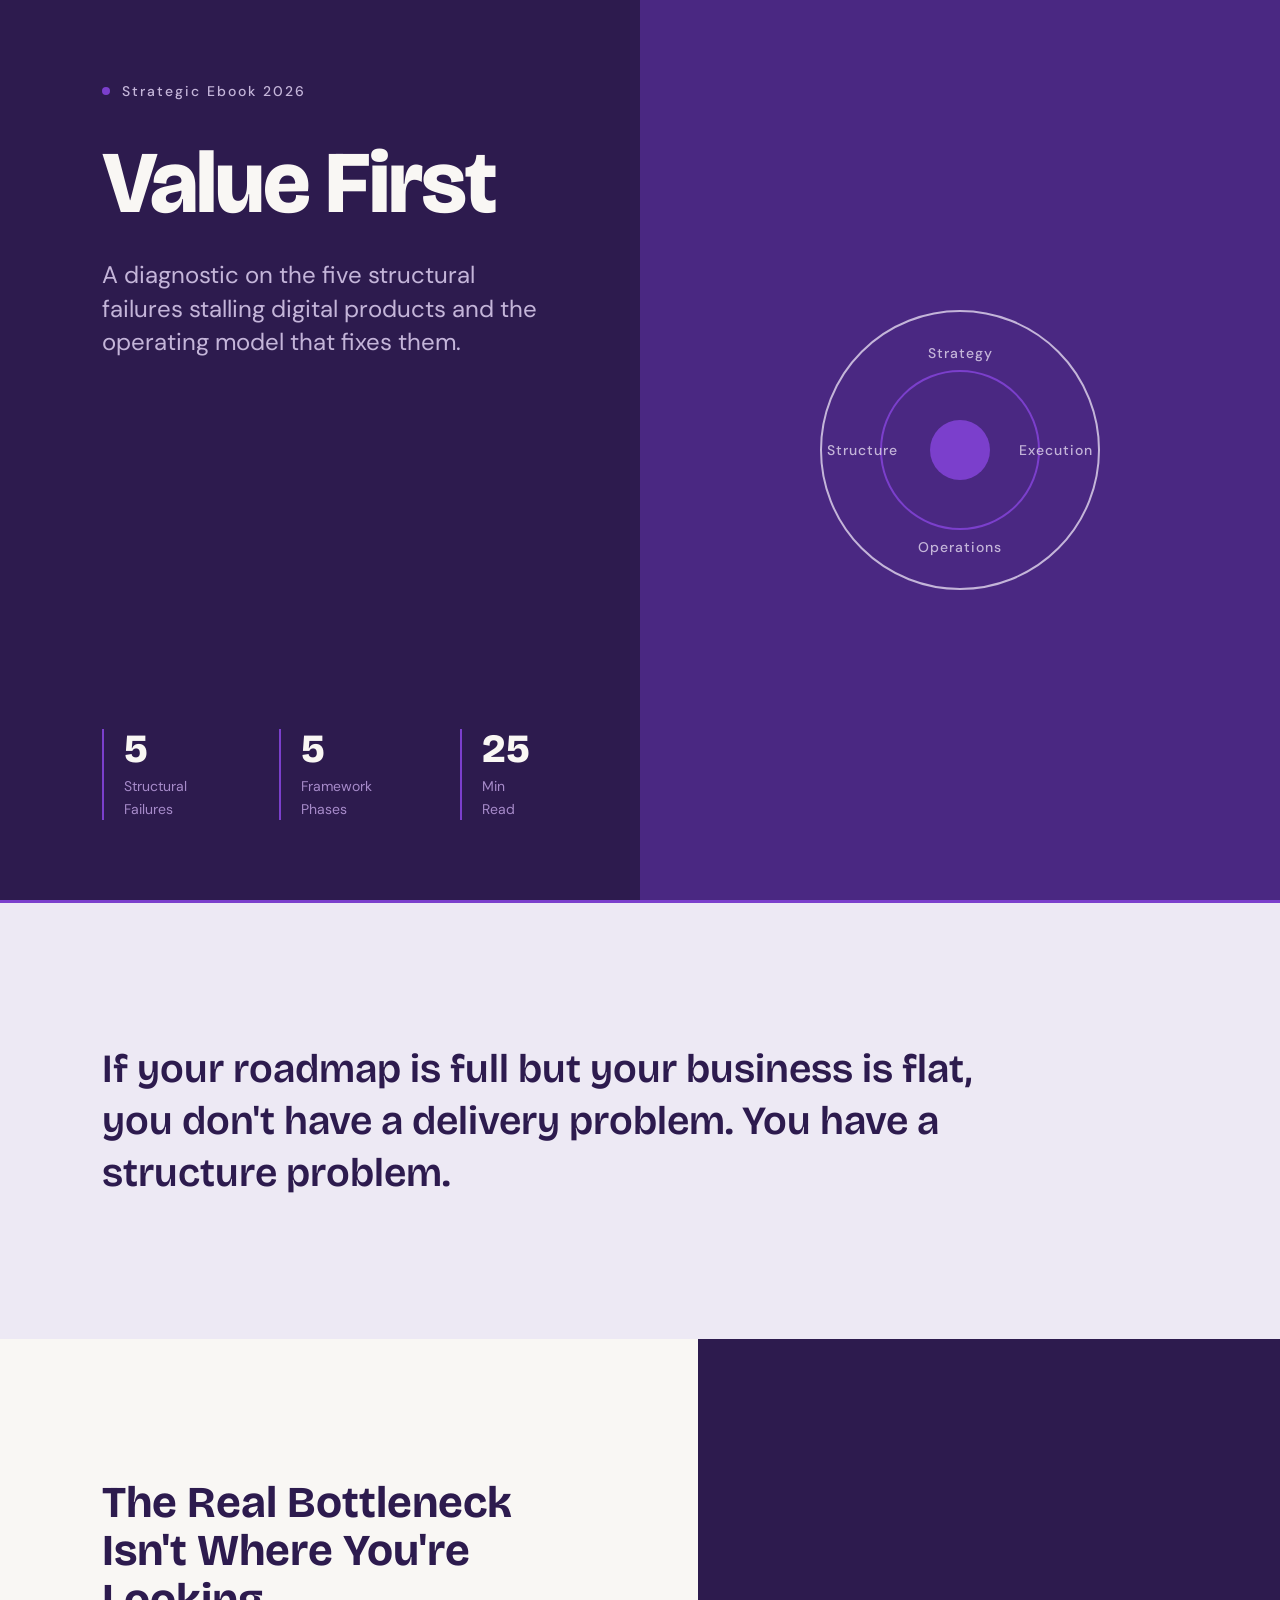
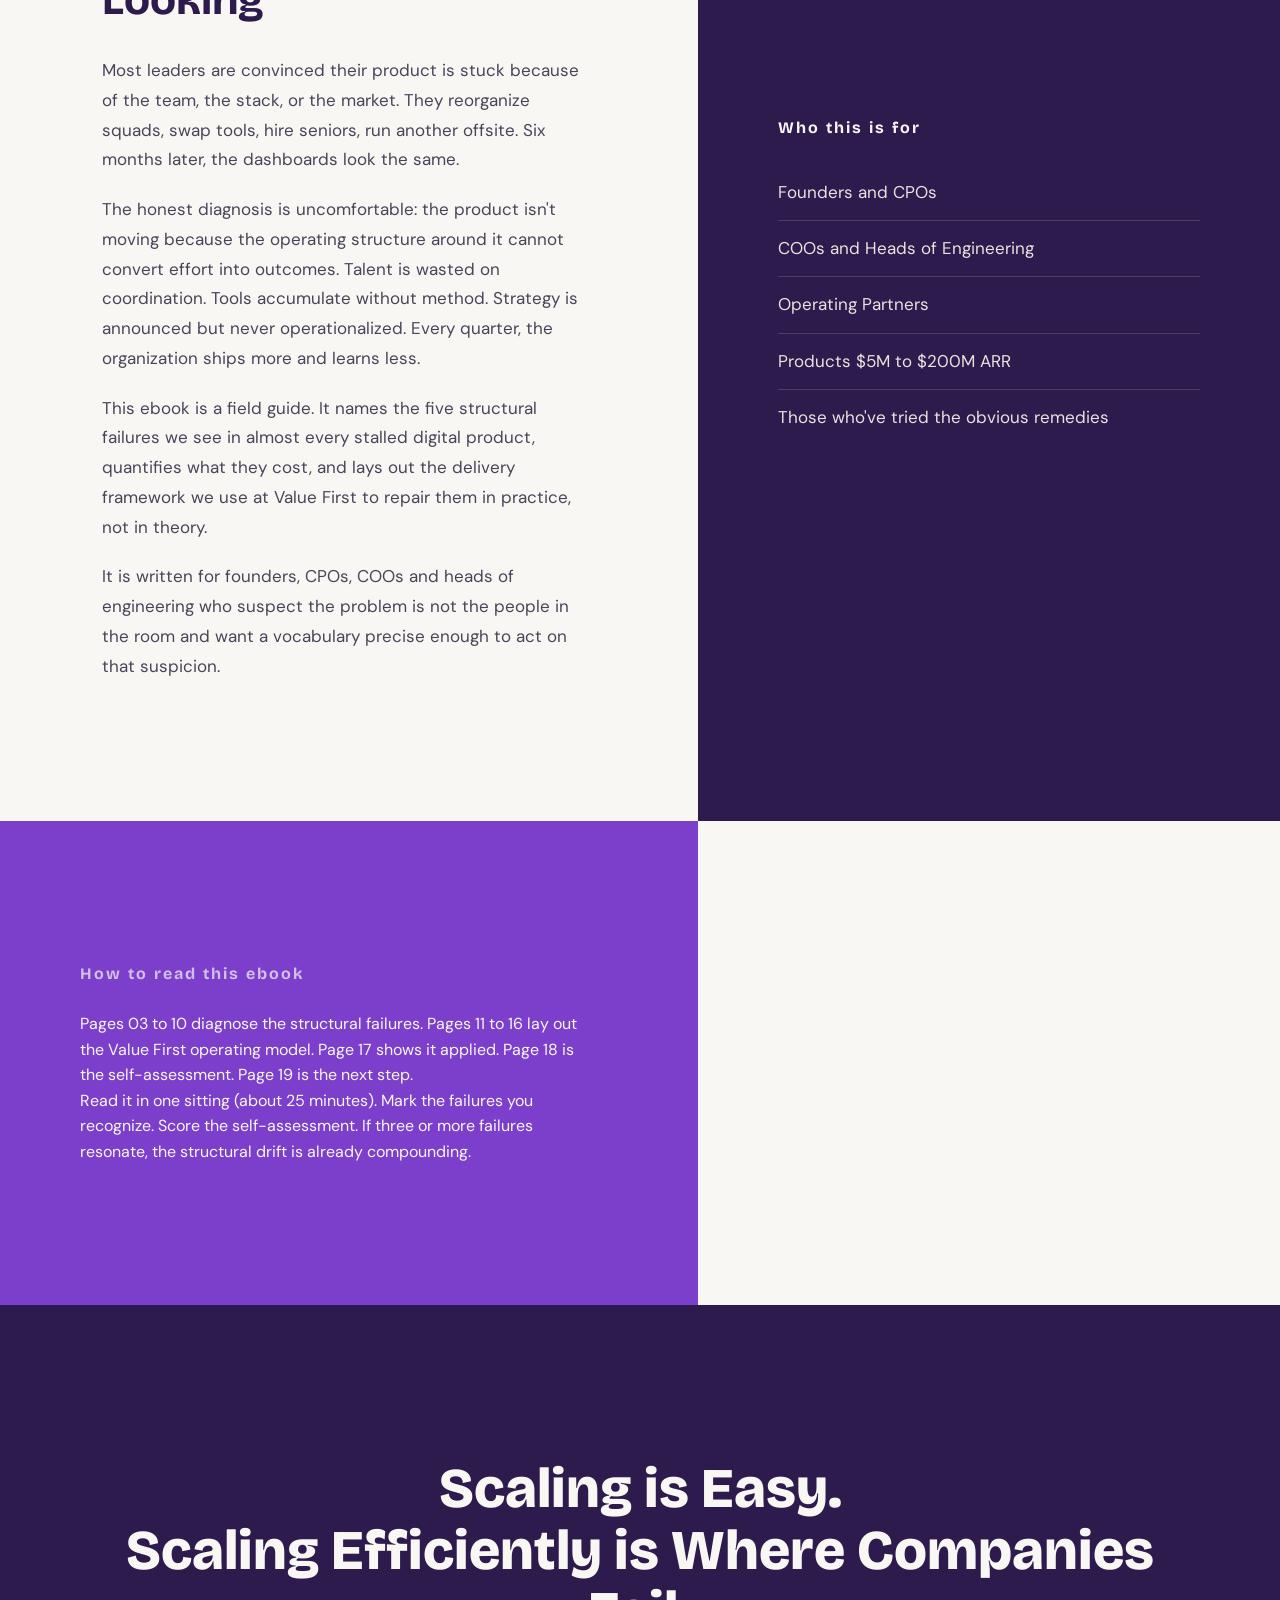
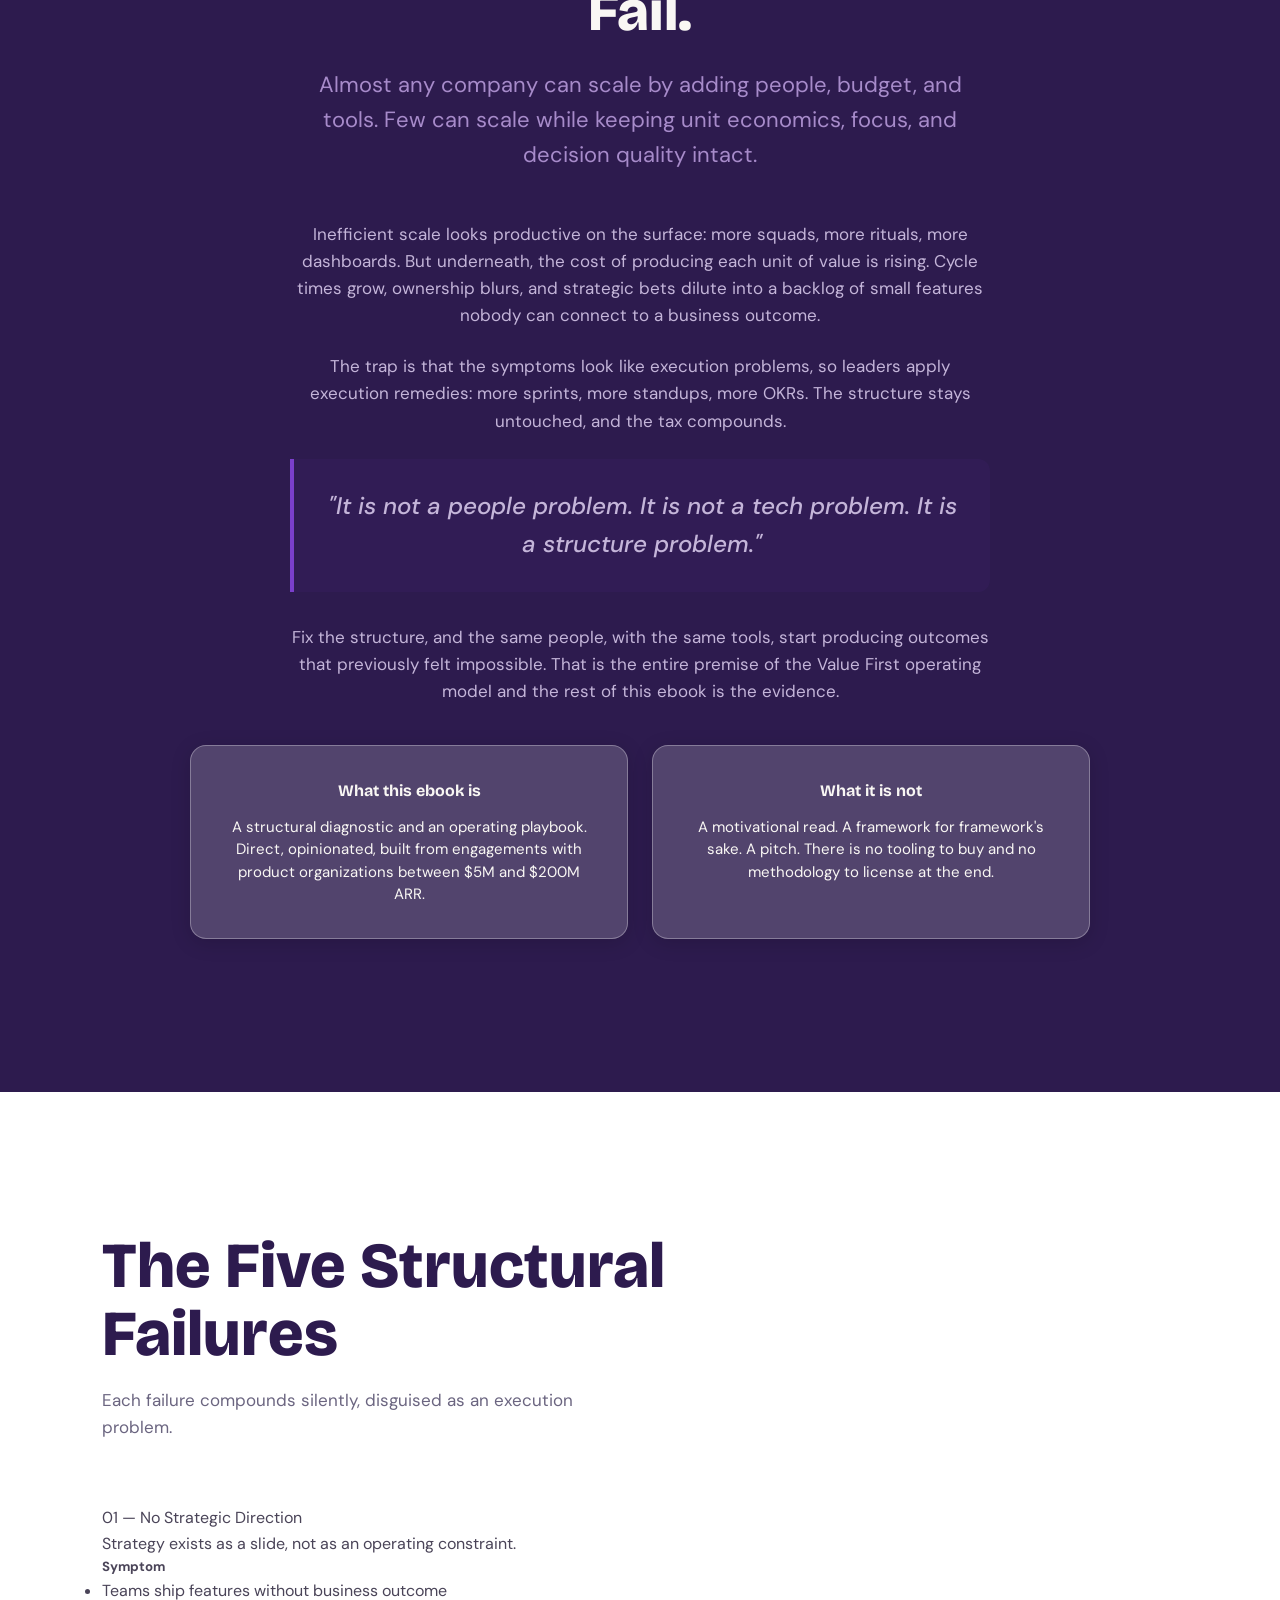
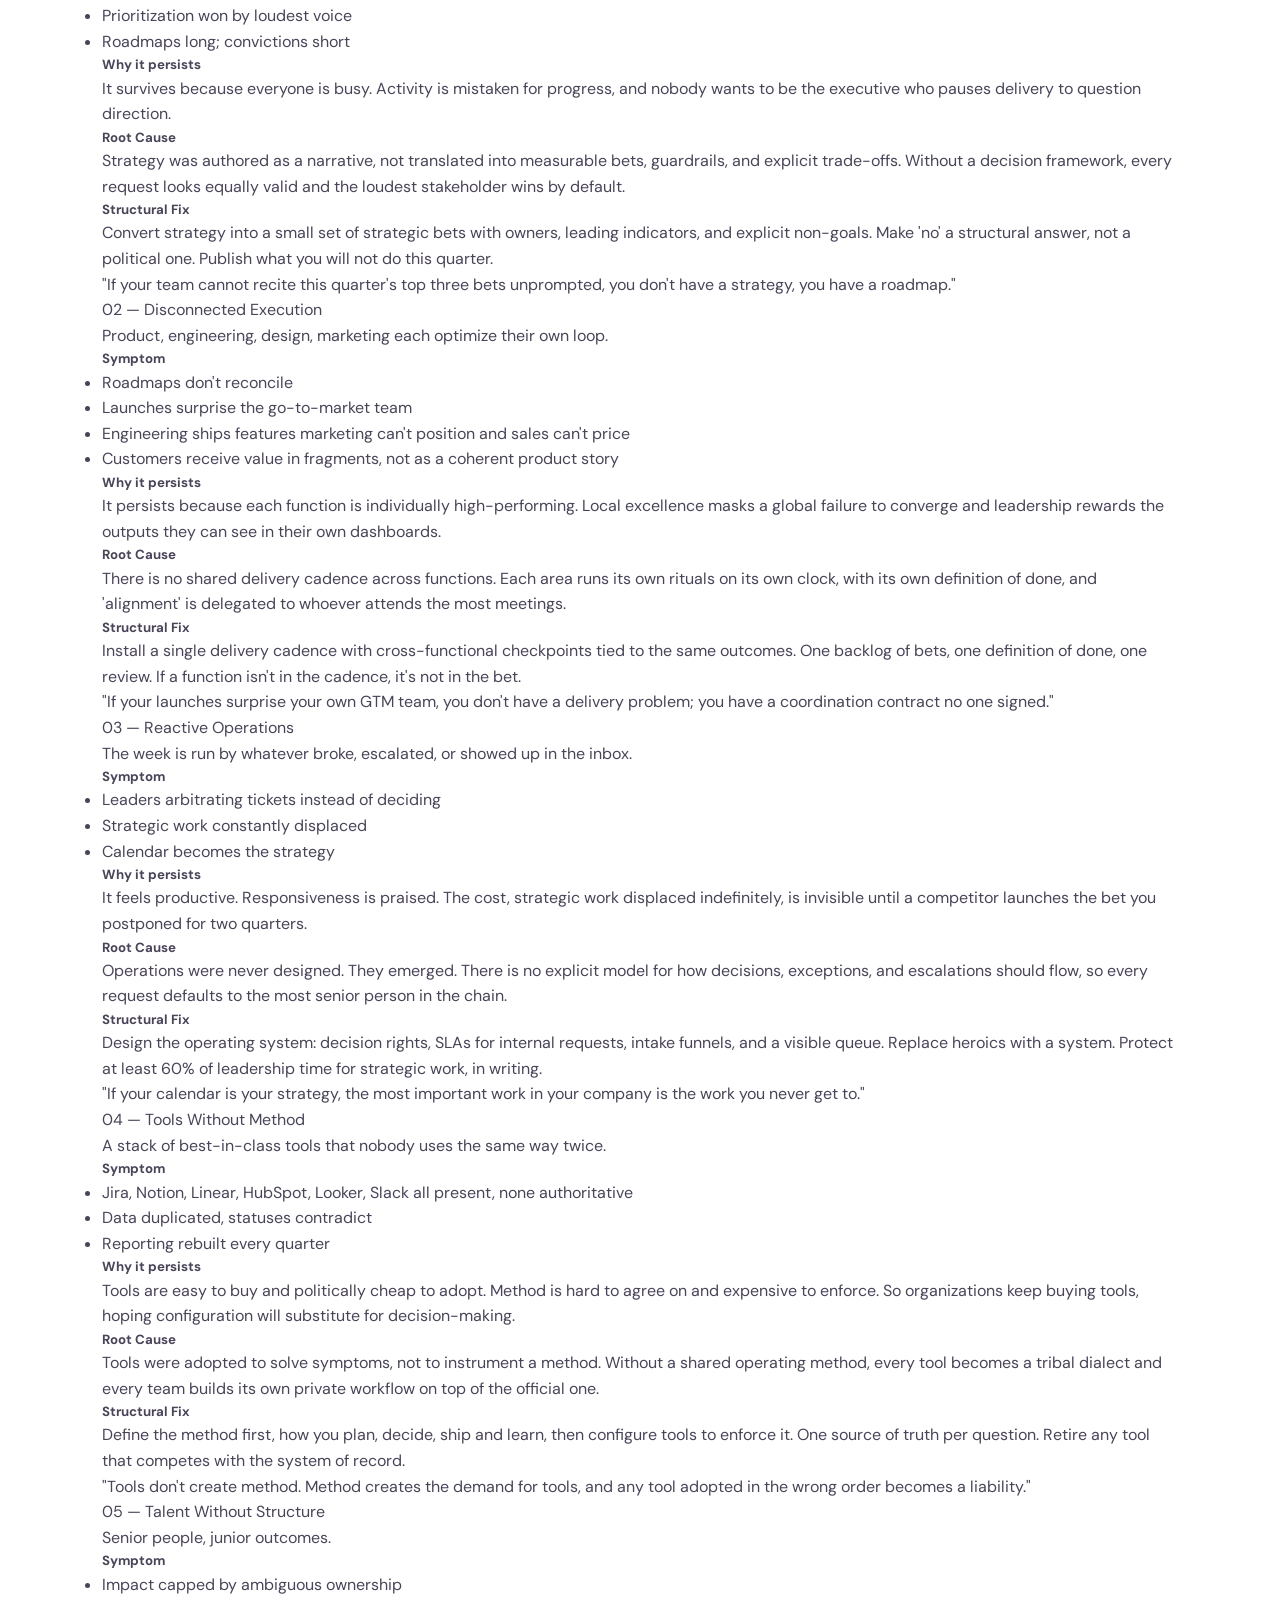
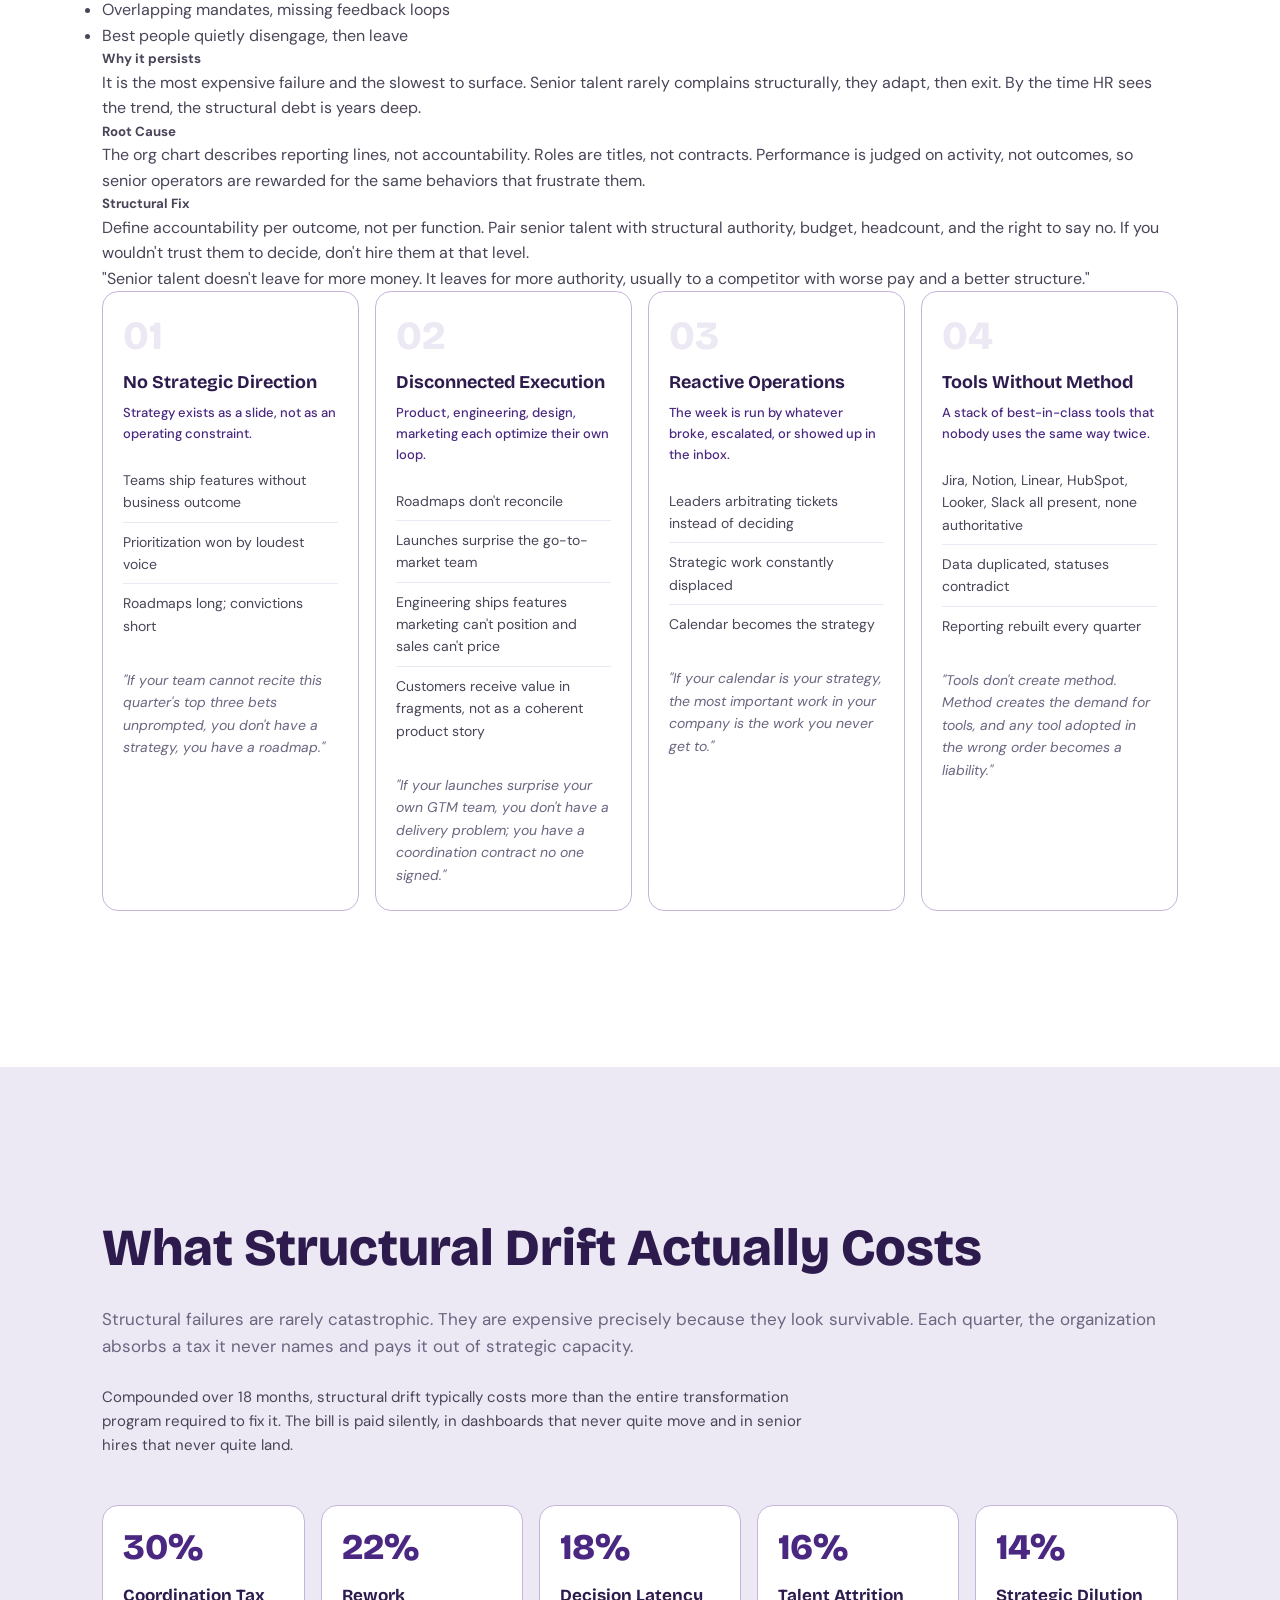
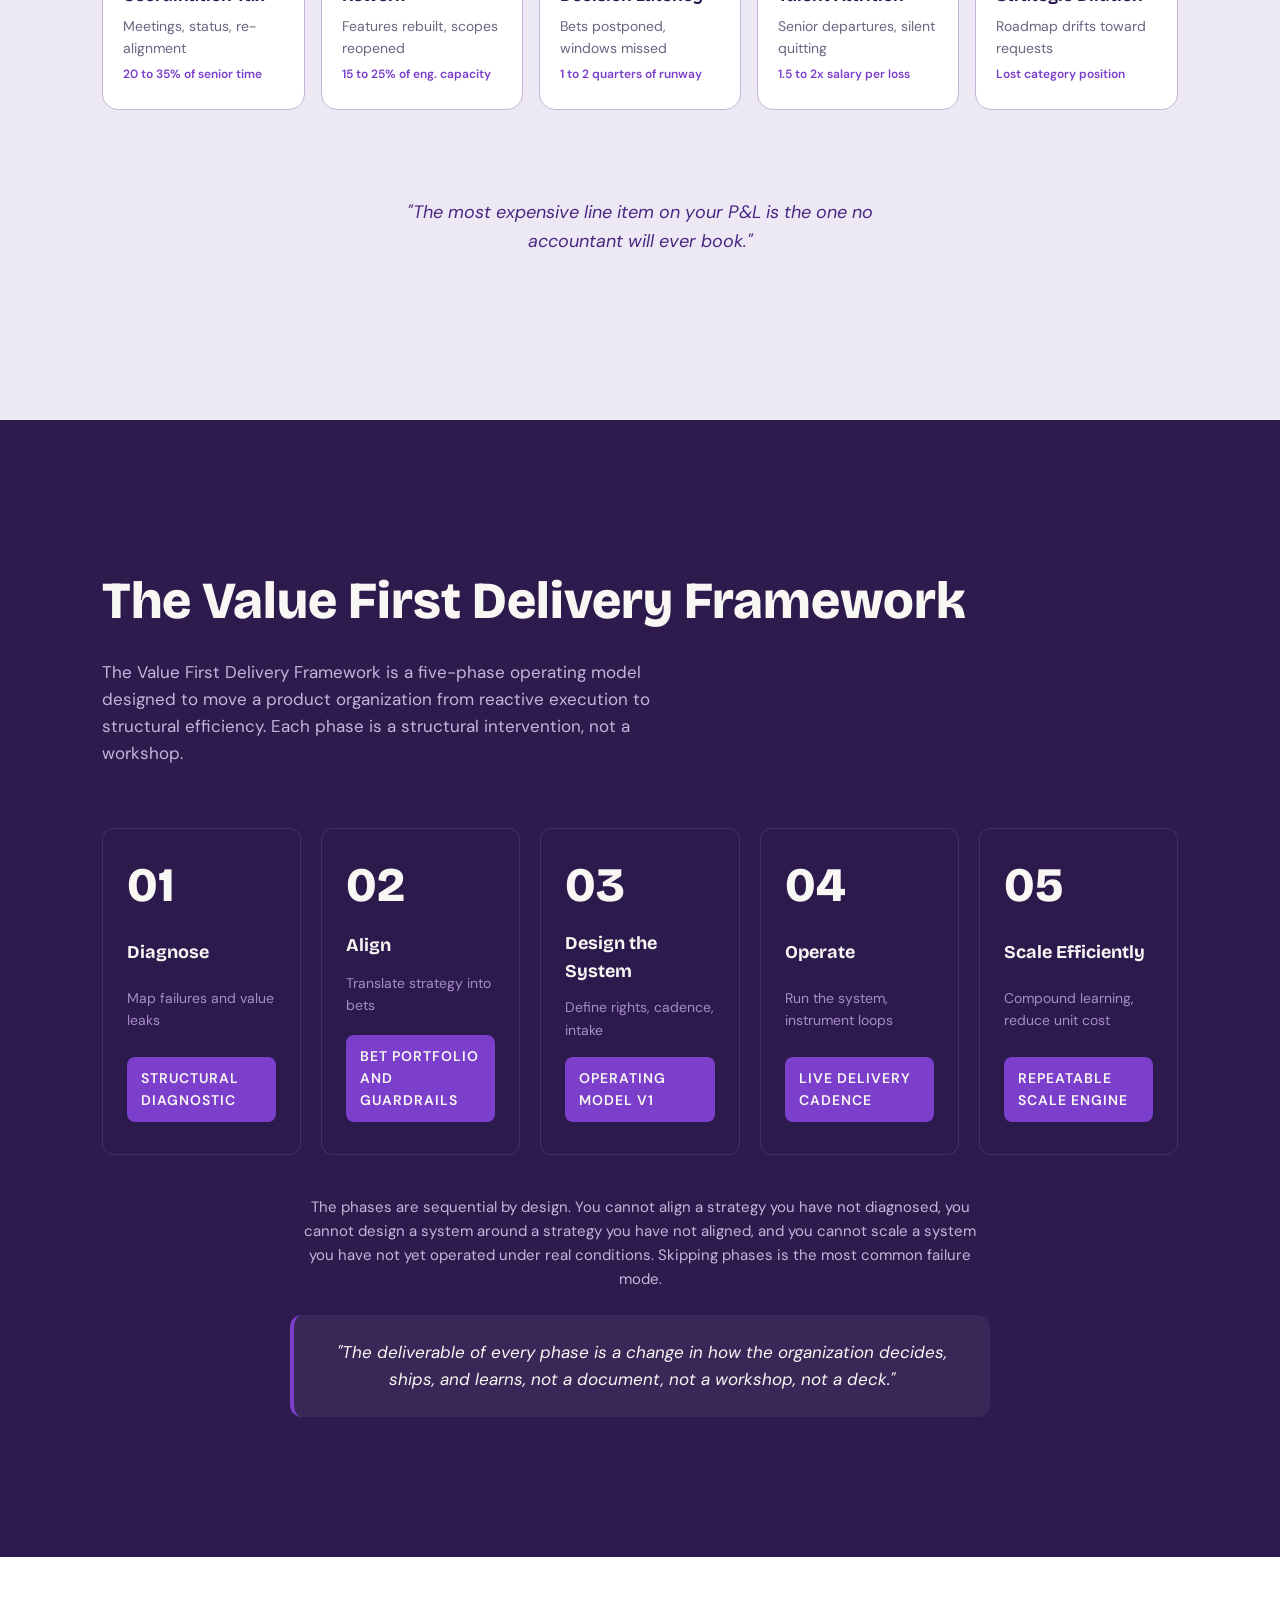
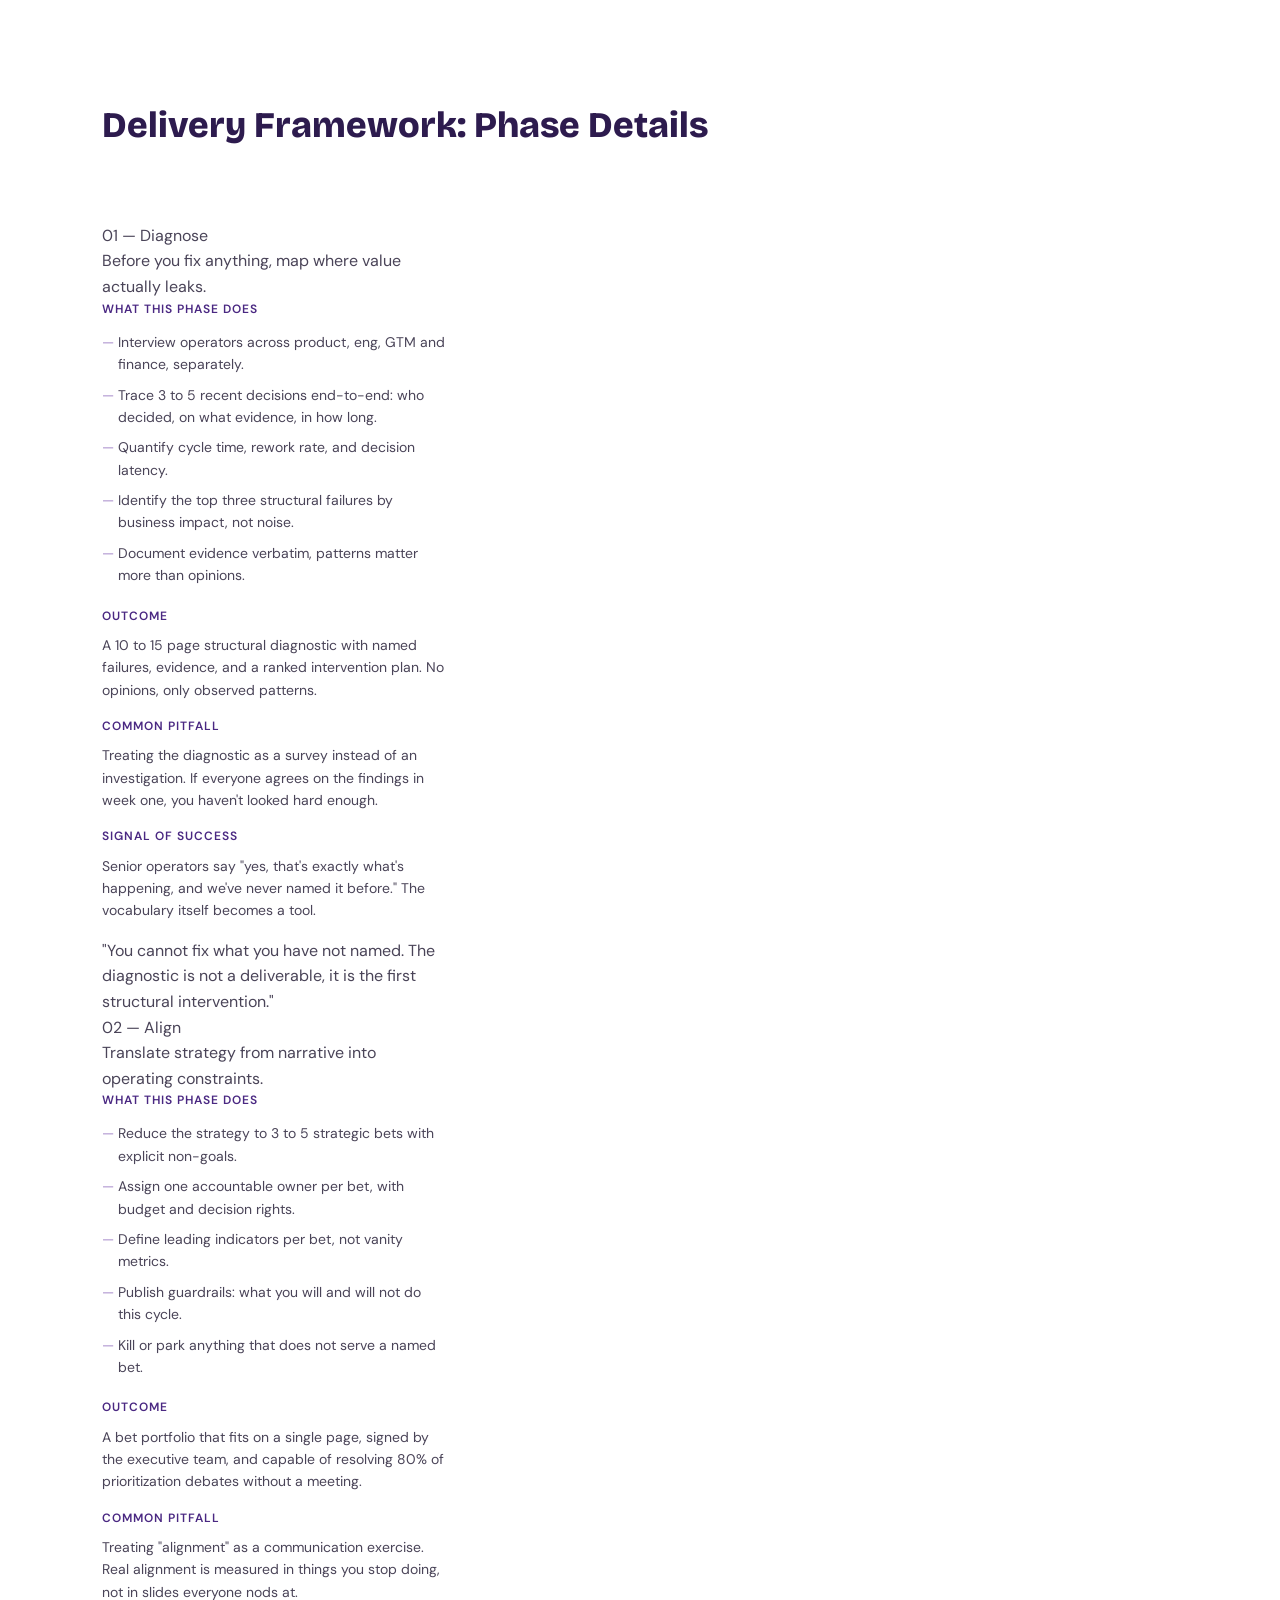
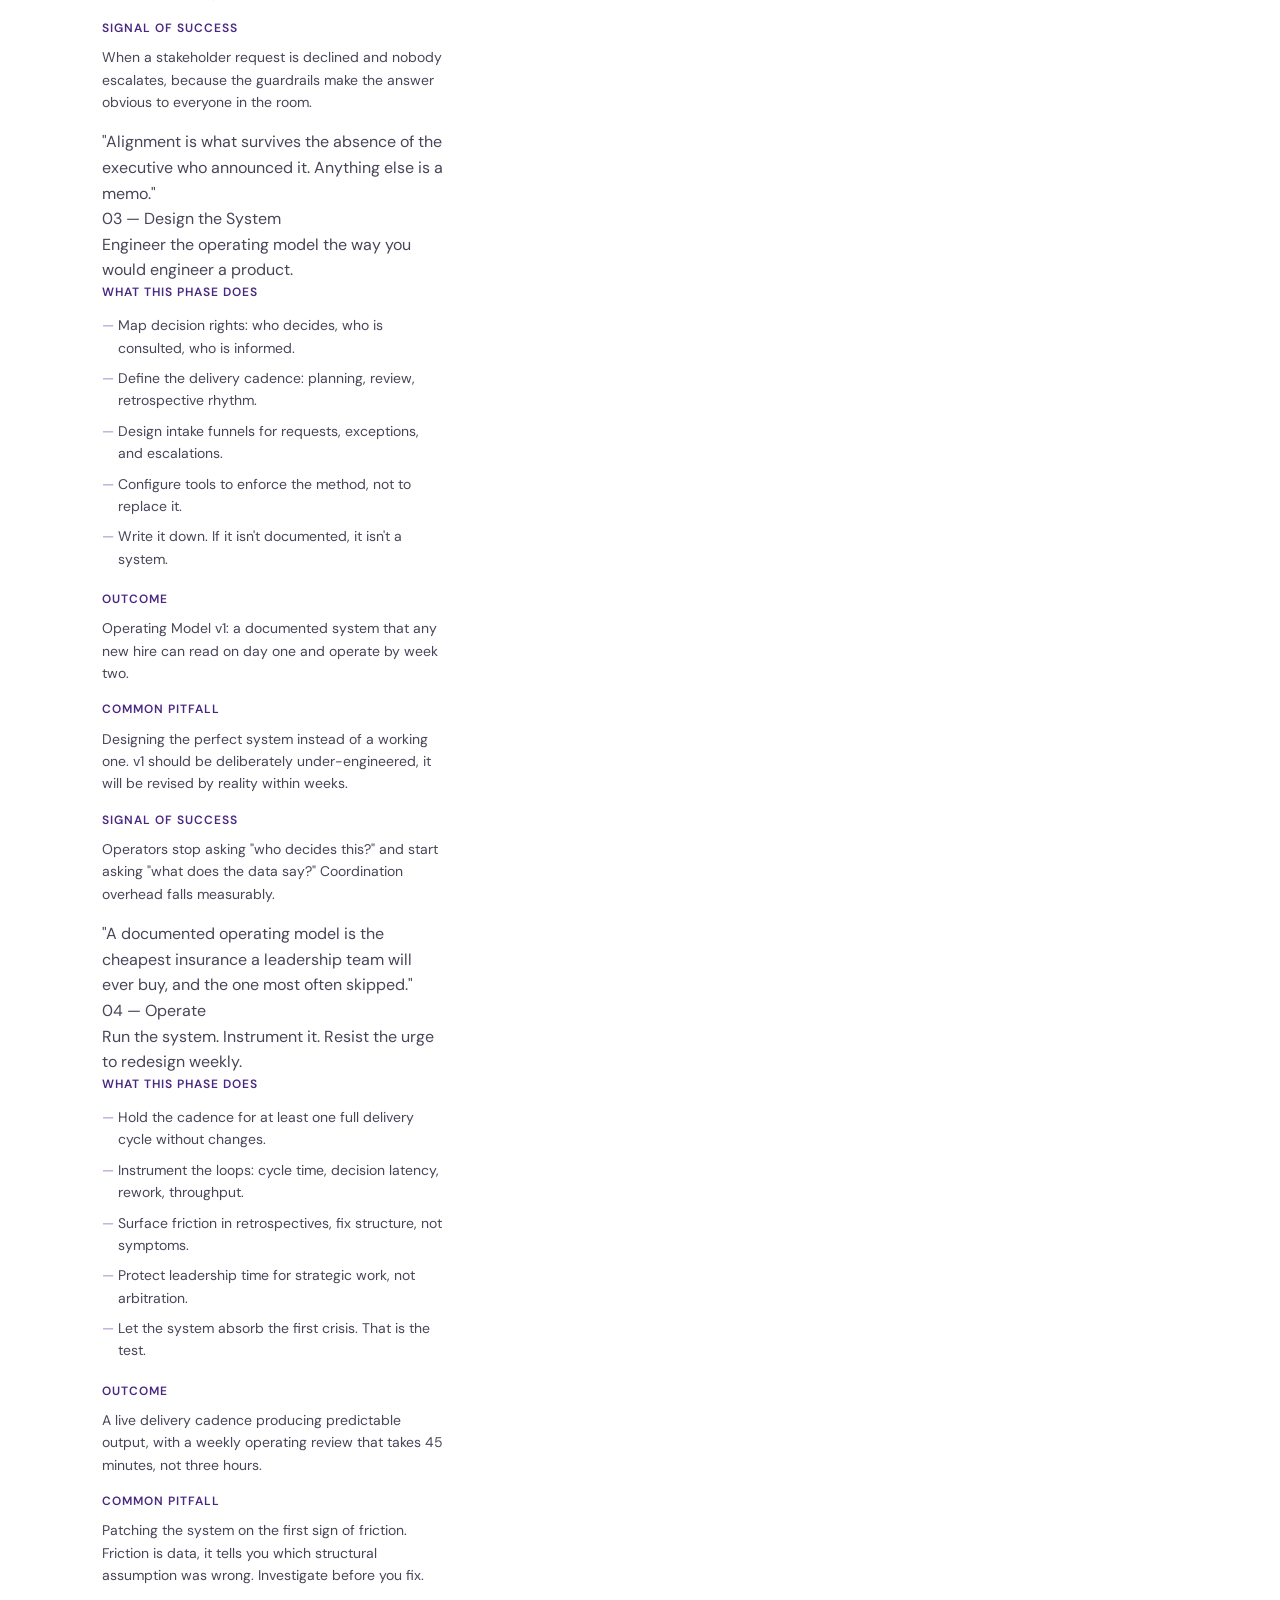
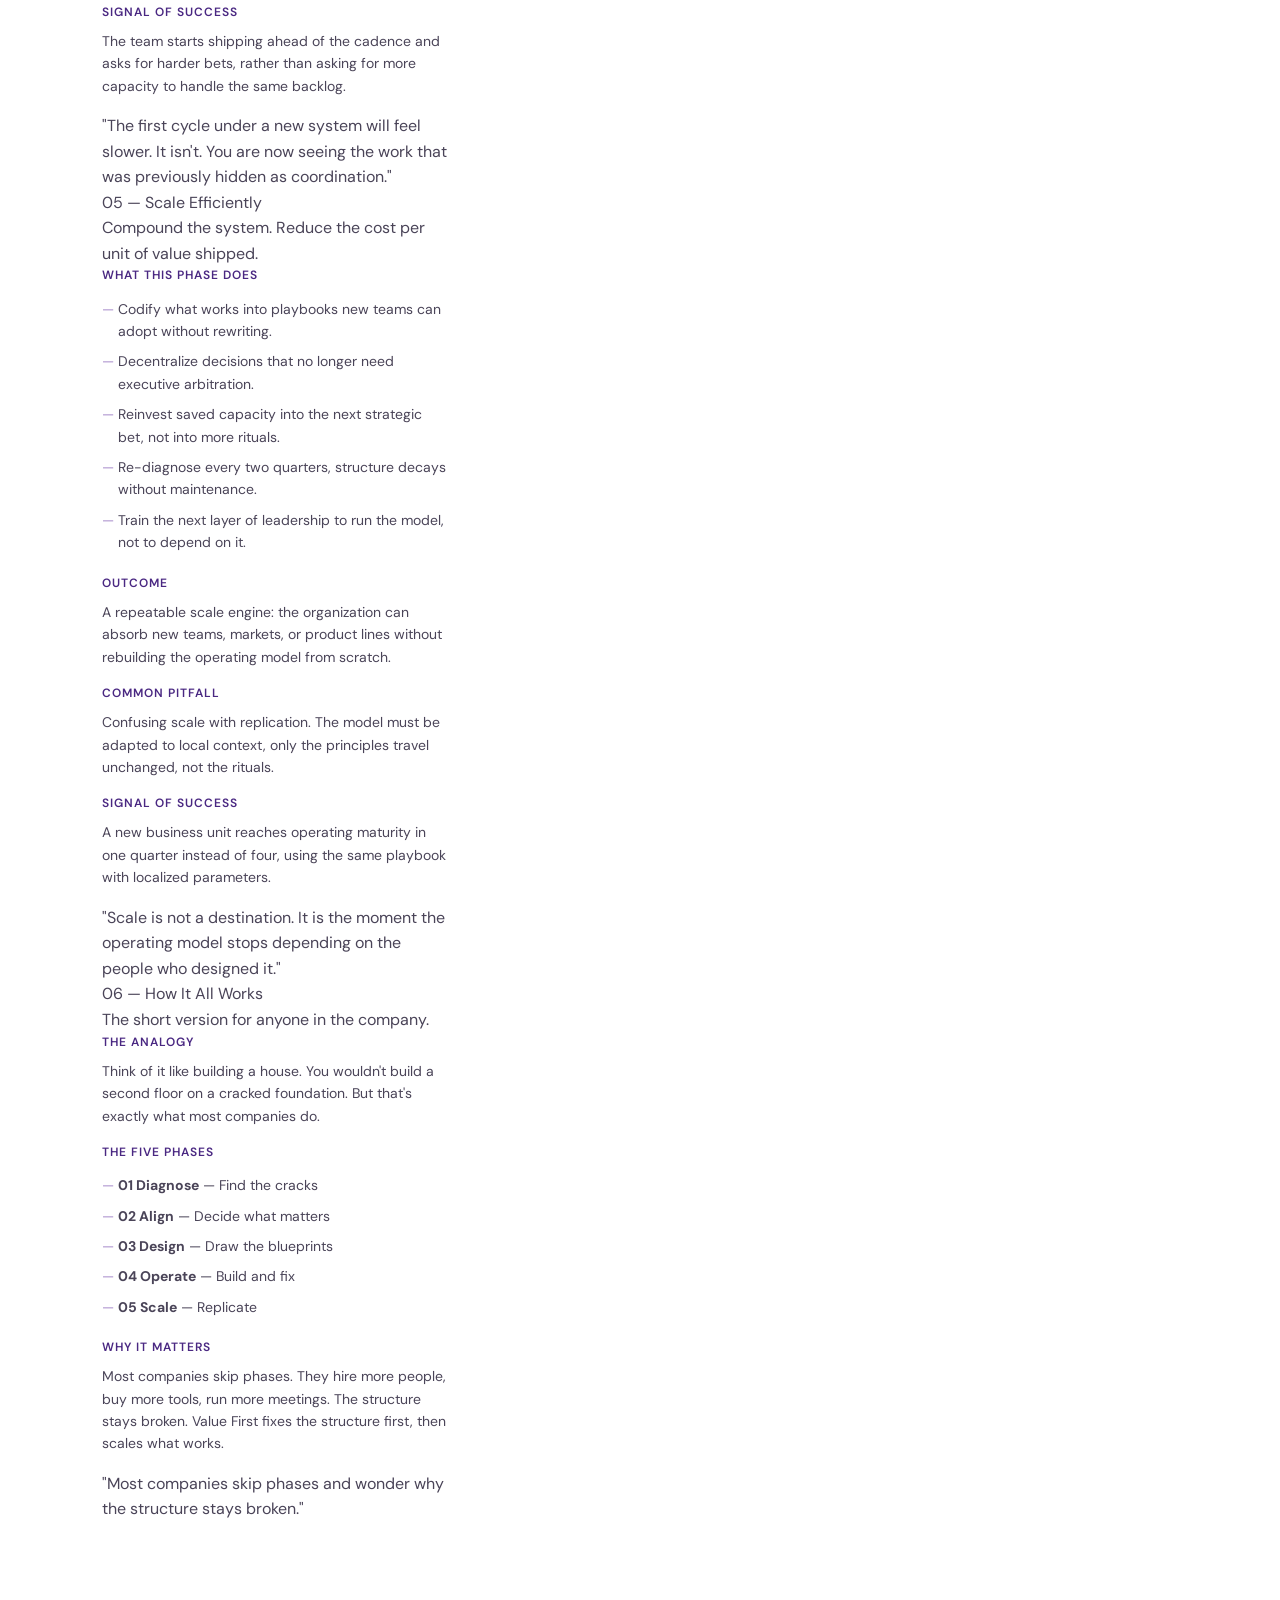
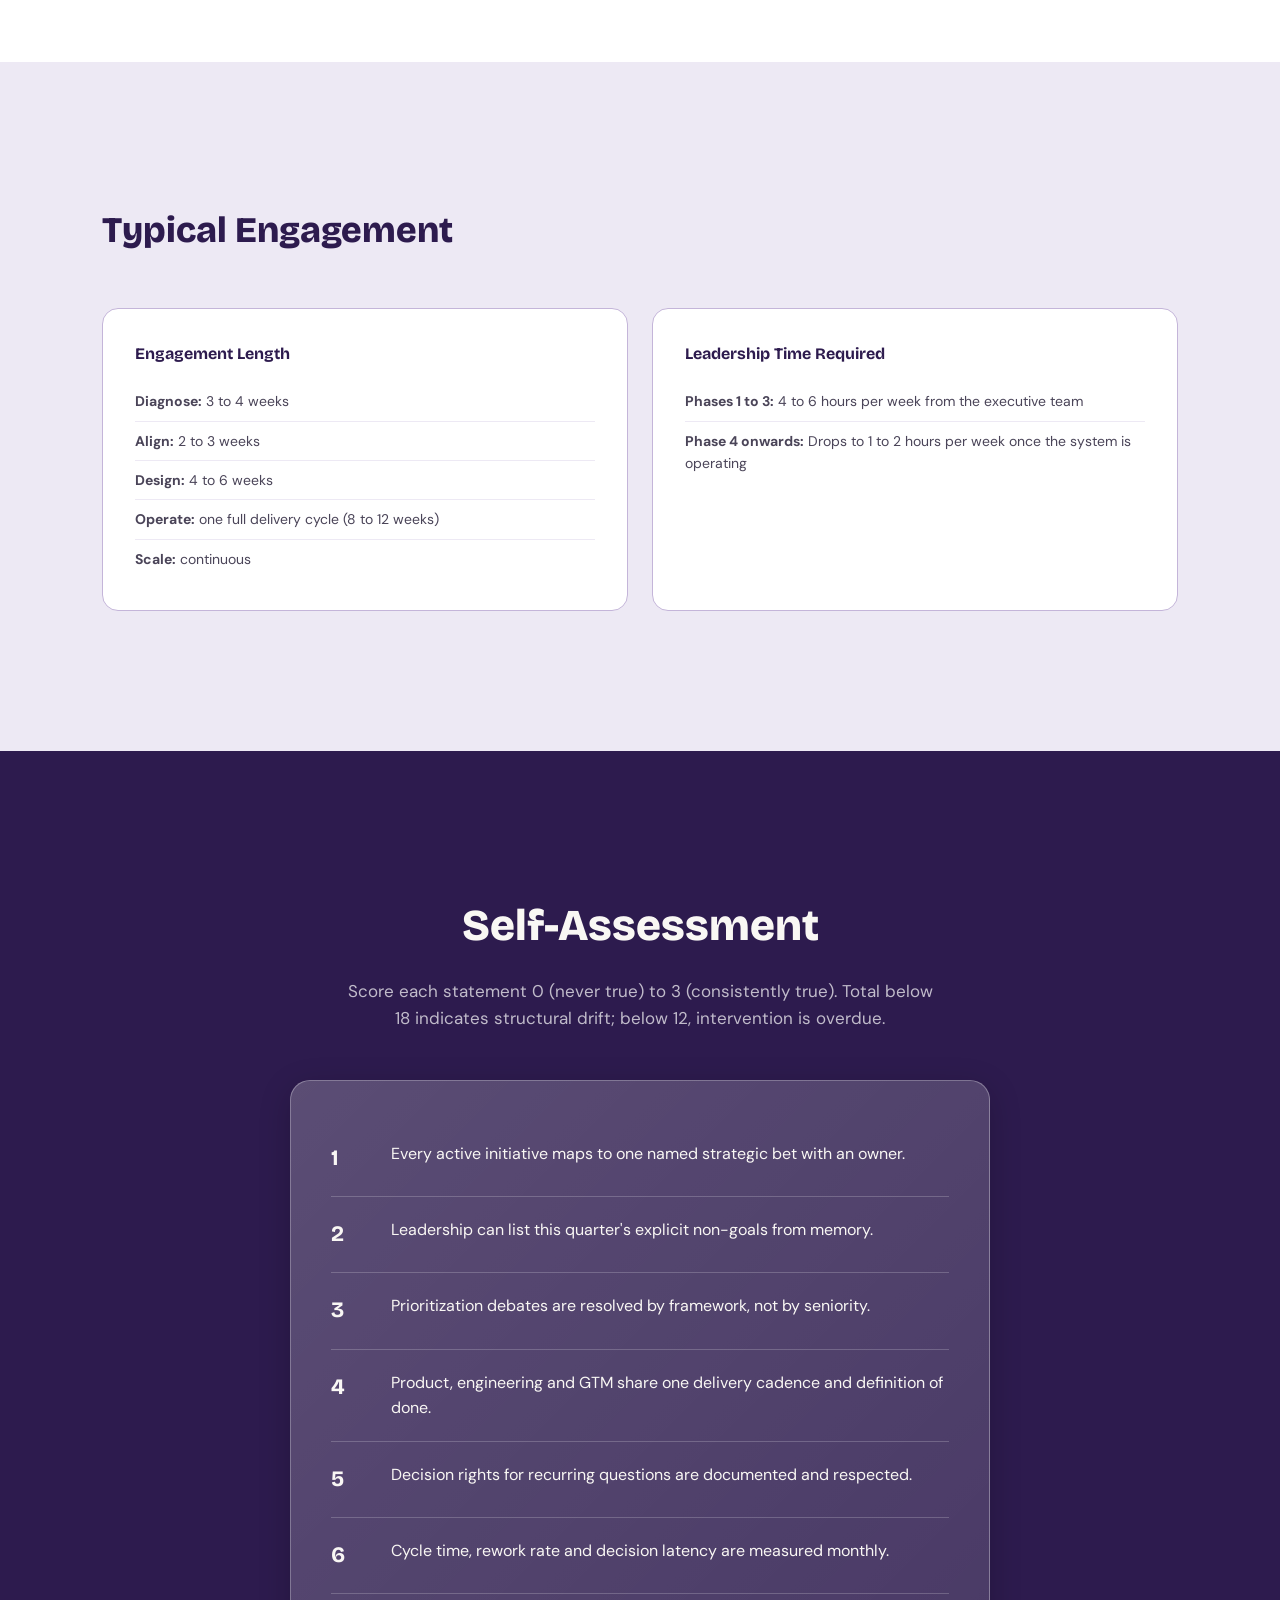
==== commit 66777ff9: "fix: phase-details responsive at 1024px and card 6 quote color" ====
--- a/valuefirst-presentation.html
+++ b/valuefirst-presentation.html
@@ -730,9 +730,9 @@
             .phase-summary-quote {
                 font-style: italic;
                 font-size: 14px;
-                color: var(--bg-cream);
+                color: var(--text-dark);
                 padding: 16px;
-                background: rgba(123, 63, 204, 0.15);
+                background: rgba(123, 63, 204, 0.1);
                 border-radius: 12px;
                 border-left: 3px solid var(--purple-vivid);
                 margin-top: 8px;
@@ -1621,6 +1621,52 @@
             .phase-details {
                 display: block;
             }
+            .phase-details-grid {
+                display: none;
+            }
+            .accordion-mobile {
+                display: block;
+            }
+            .phase-details .accordion-mobile {
+                display: block;
+            }
+        }
+
+        @media (max-width: 1024px) {
+            .hero {
+                grid-template-columns: 1fr;
+            }
+            .intro-section {
+                grid-template-columns: 1fr;
+            }
+            .intro-audience {
+                padding: 60px clamp(40px, 8vw, 80px);
+            }
+            .intro-howto {
+                padding: 60px clamp(40px, 8vw, 80px);
+            }
+            .case-metrics {
+                grid-template-columns: repeat(2, 1fr);
+            }
+            .case-metrics .metric {
+                border-bottom: 1px solid var(--purple-muted);
+            }
+            .framework-grid {
+                grid-template-columns: repeat(2, 1fr);
+            }
+            .cost-grid {
+                grid-template-columns: 1fr;
+            }
+            .phase-details {
+                display: block;
+            }
+            .phase-details-grid {
+                display: none;
+            }
+            .phase-details .accordion-mobile {
+                display: block;
+            }
+        }
             .phase-details-grid {
                 display: none;
             }
@@ -2548,23 +2594,6 @@
                 </div>
                 <div class="phase-summary-quote">"Most companies skip phases and wonder why the structure stays broken."</div>
             </div>
-                </div>
-                <div class="phase-detail-section">
-                    <h5>The analogy</h5>
-                    <p>Think of it like building a house. You wouldn't build a second floor on a cracked foundation.</p>
-                </div>
-                <div class="phase-detail-section">
-                    <h5>The five phases</h5>
-                    <ul class="summary-list">
-                        <li><strong>01 Diagnose</strong> — Find the cracks</li>
-                        <li><strong>02 Align</strong> — Decide what matters</li>
-                        <li><strong>03 Design</strong> — Draw the blueprints</li>
-                        <li><strong>04 Operate</strong> — Build and fix</li>
-                        <li><strong>05 Scale</strong> — Replicate</li>
-                    </ul>
-                </div>
-                <div class="phase-summary-quote">"Most companies skip phases and wonder why the structure stays broken."</div>
-            </div>
         </div>
     </section>
 
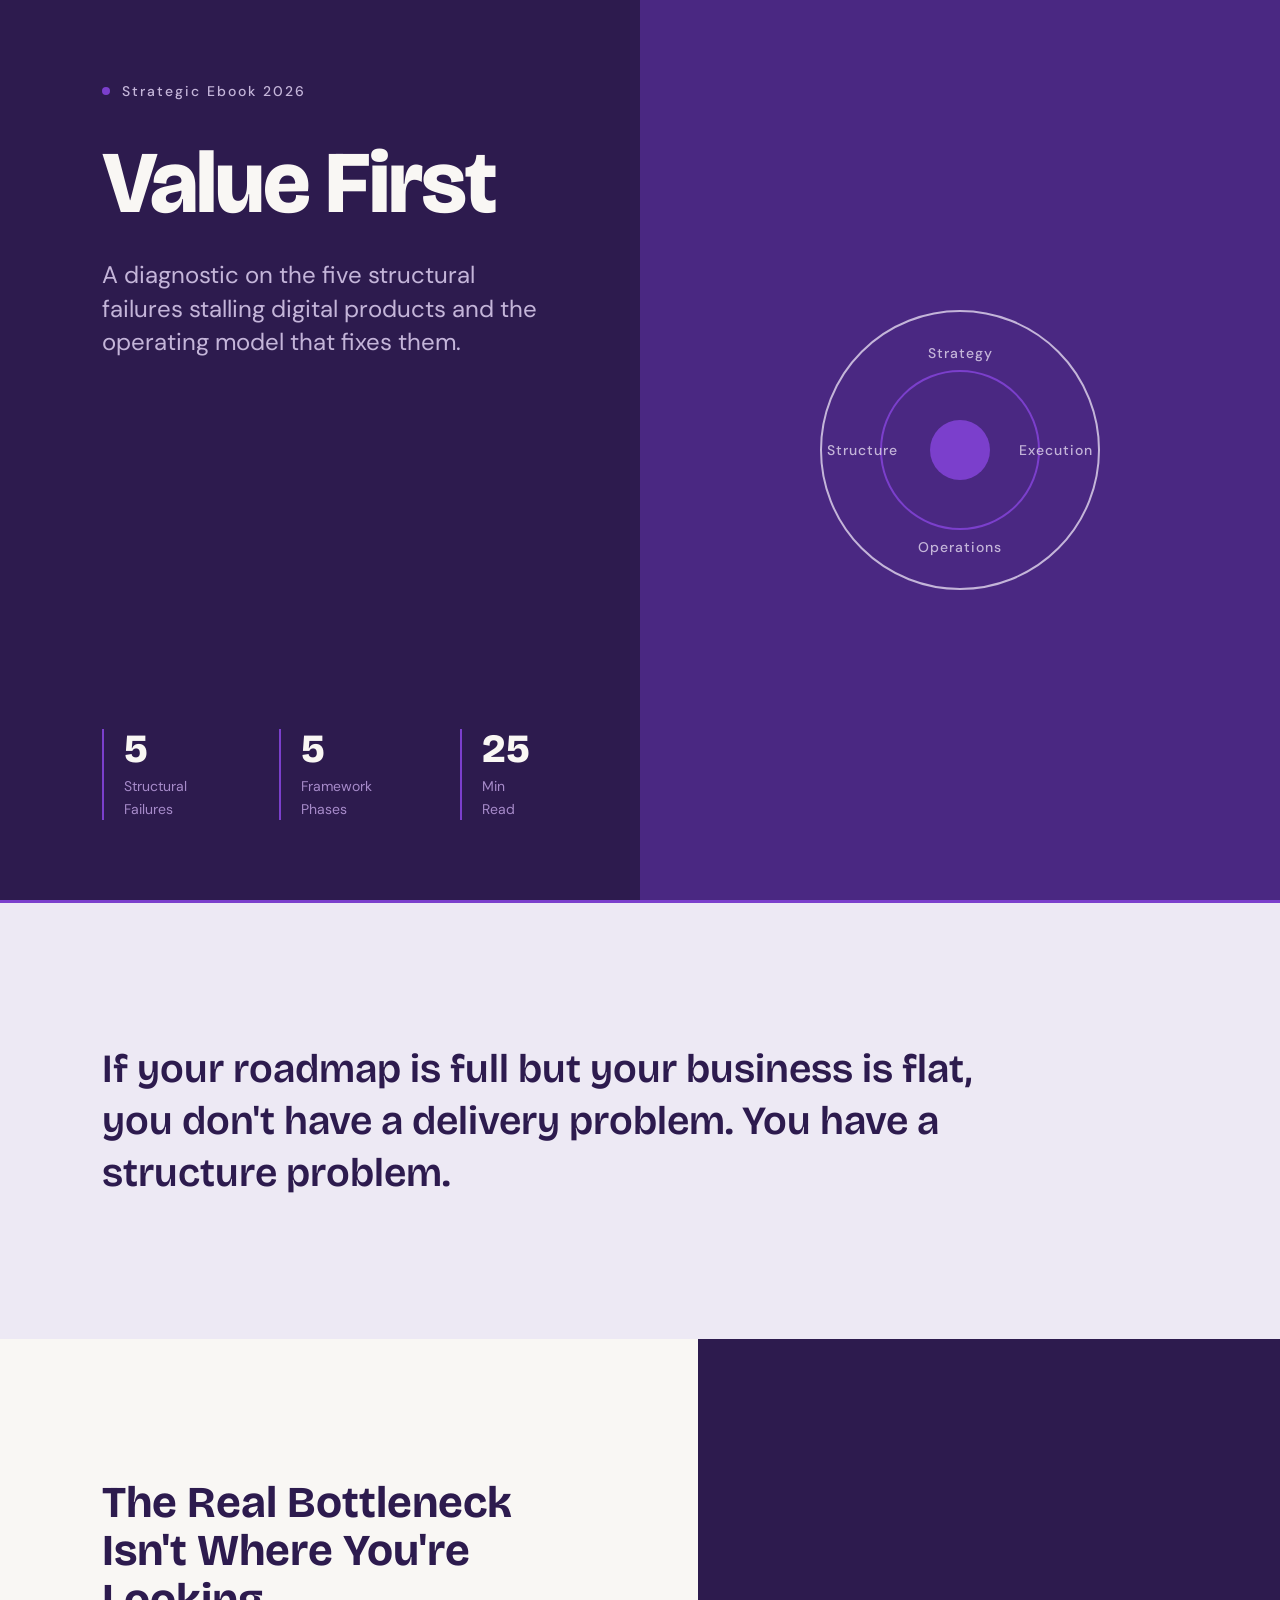
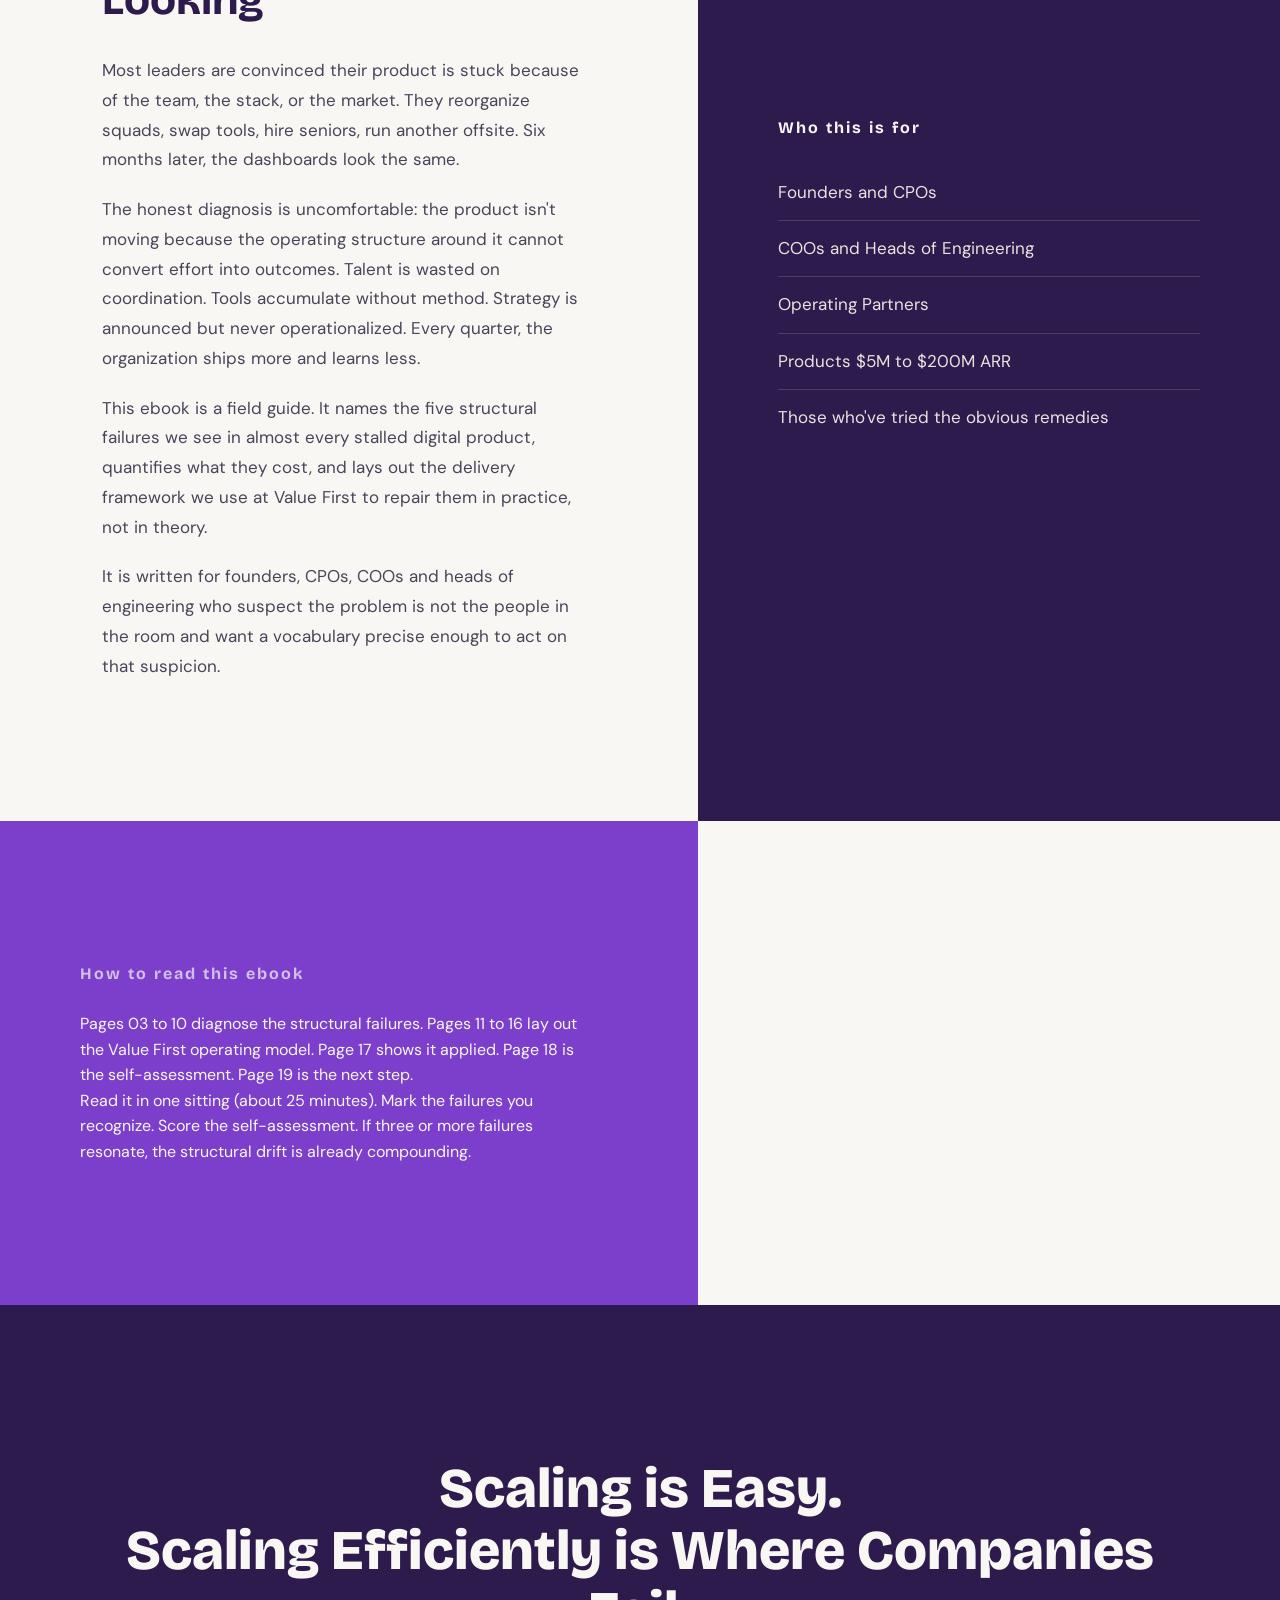
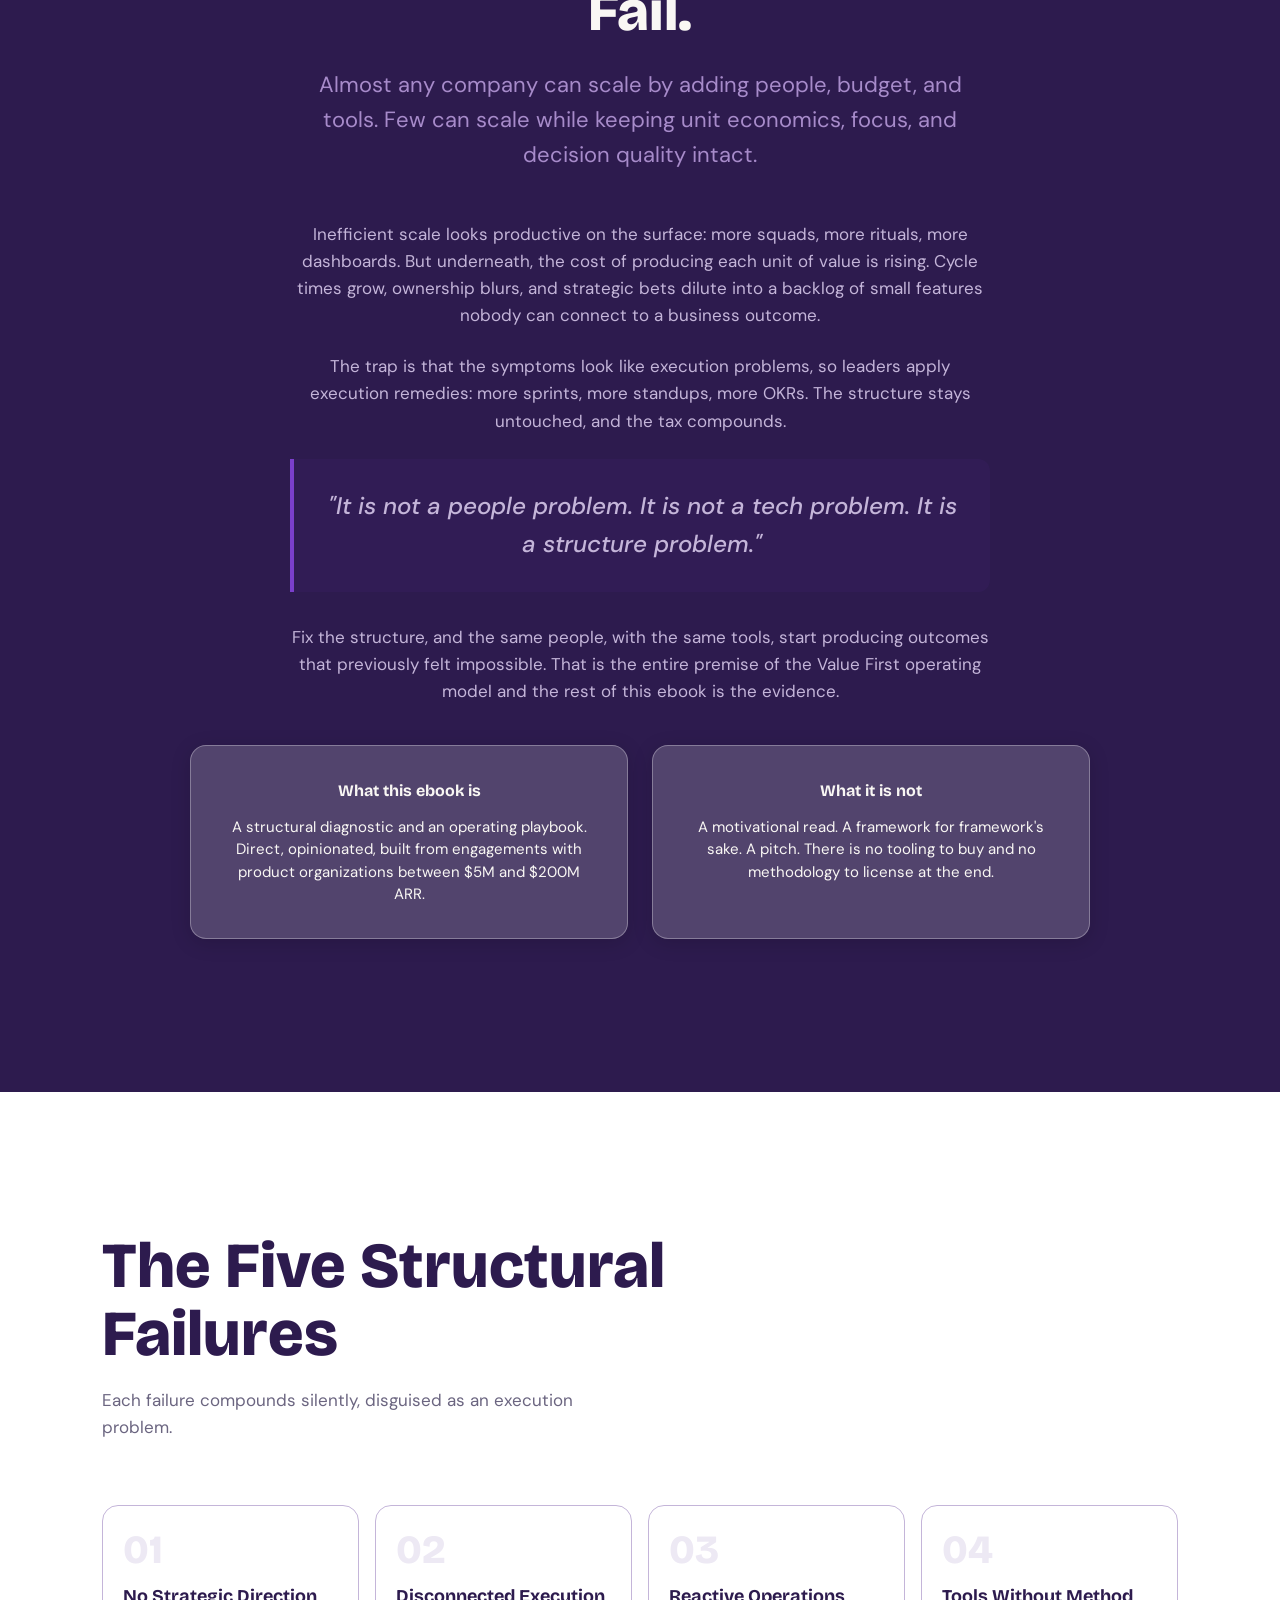
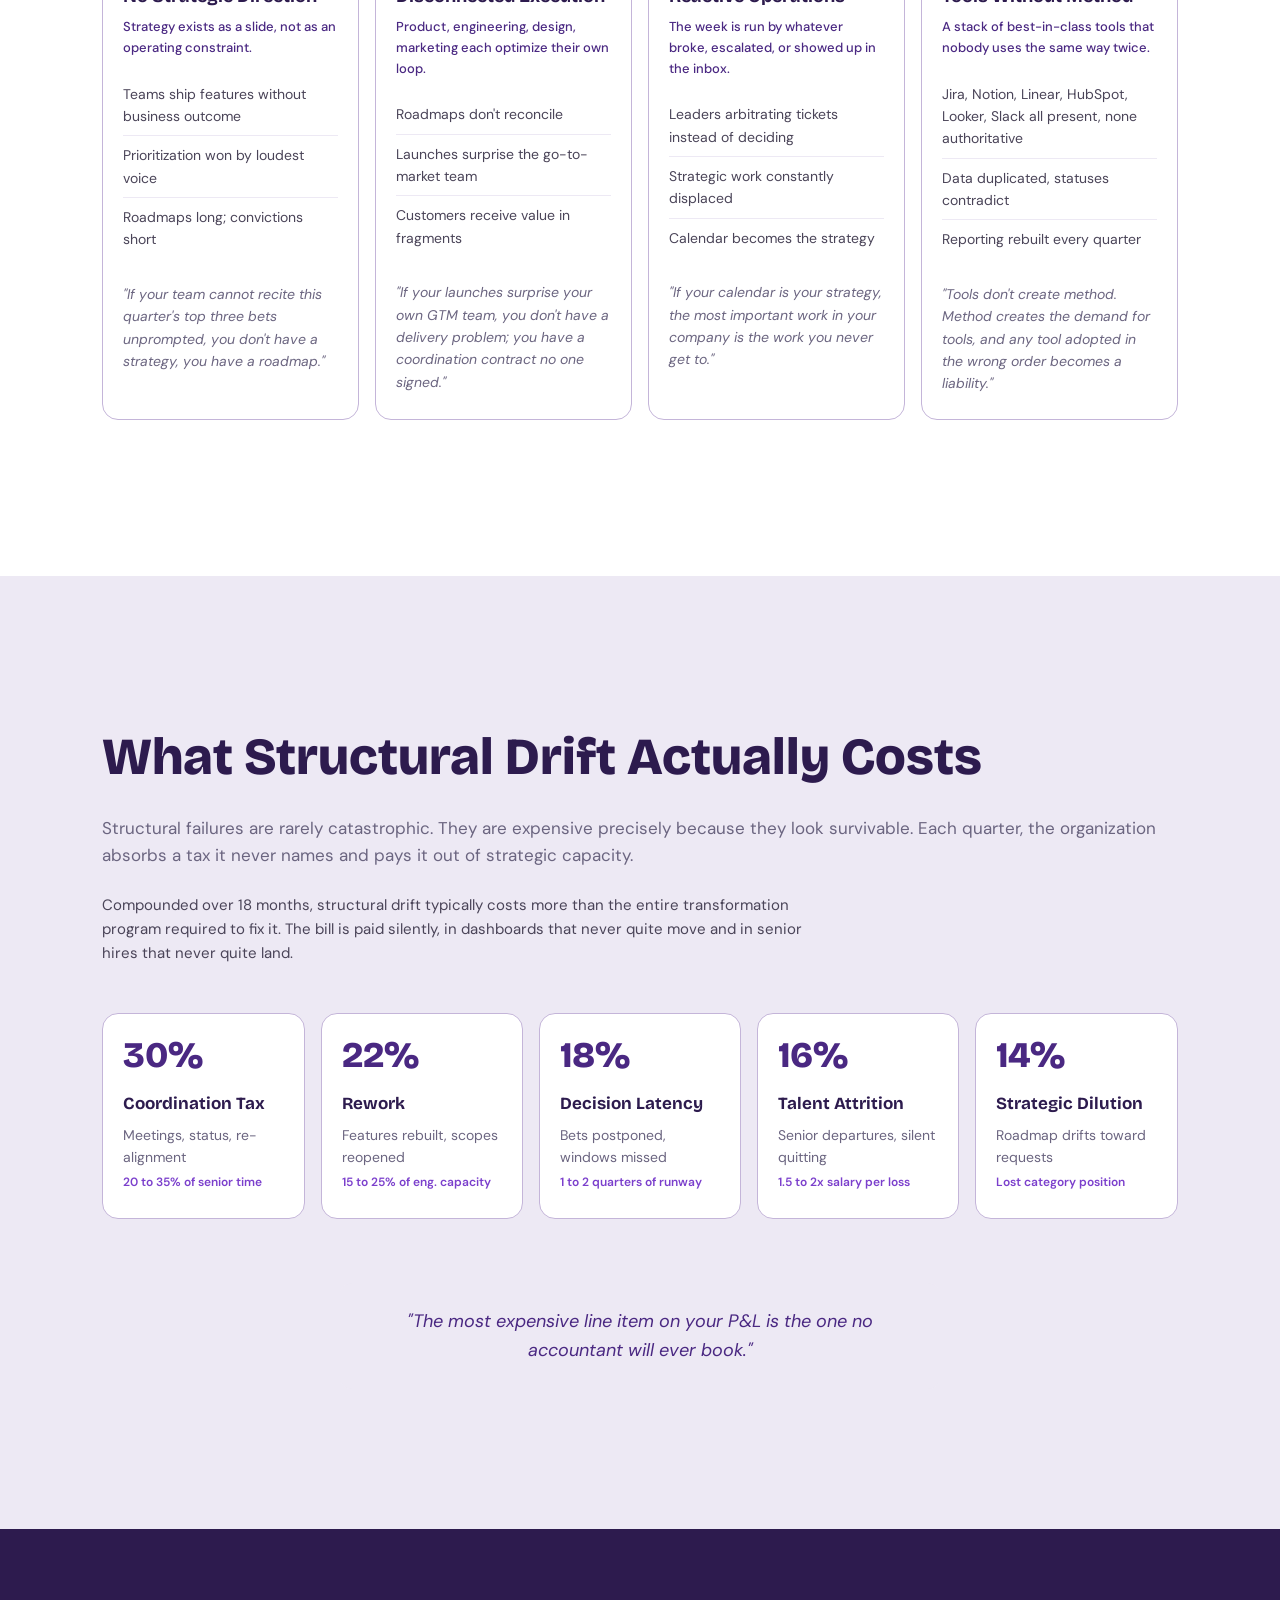
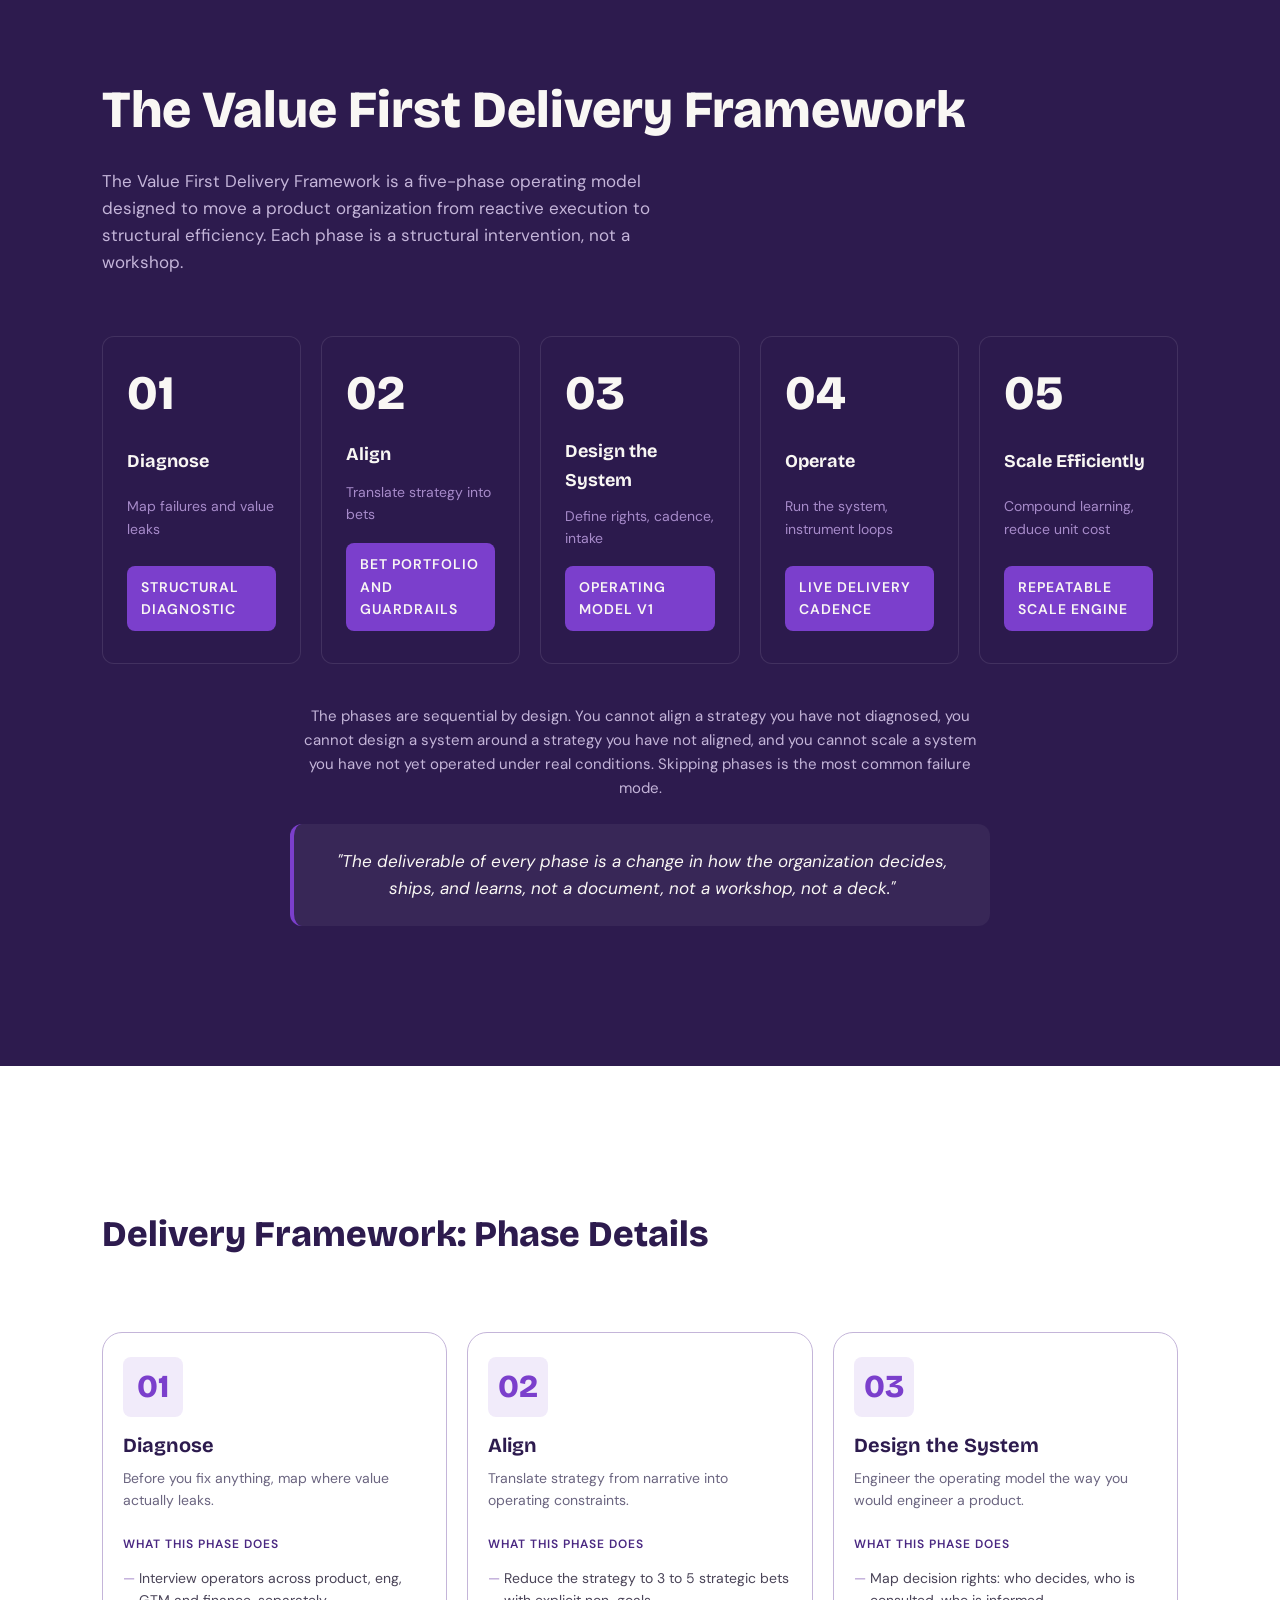
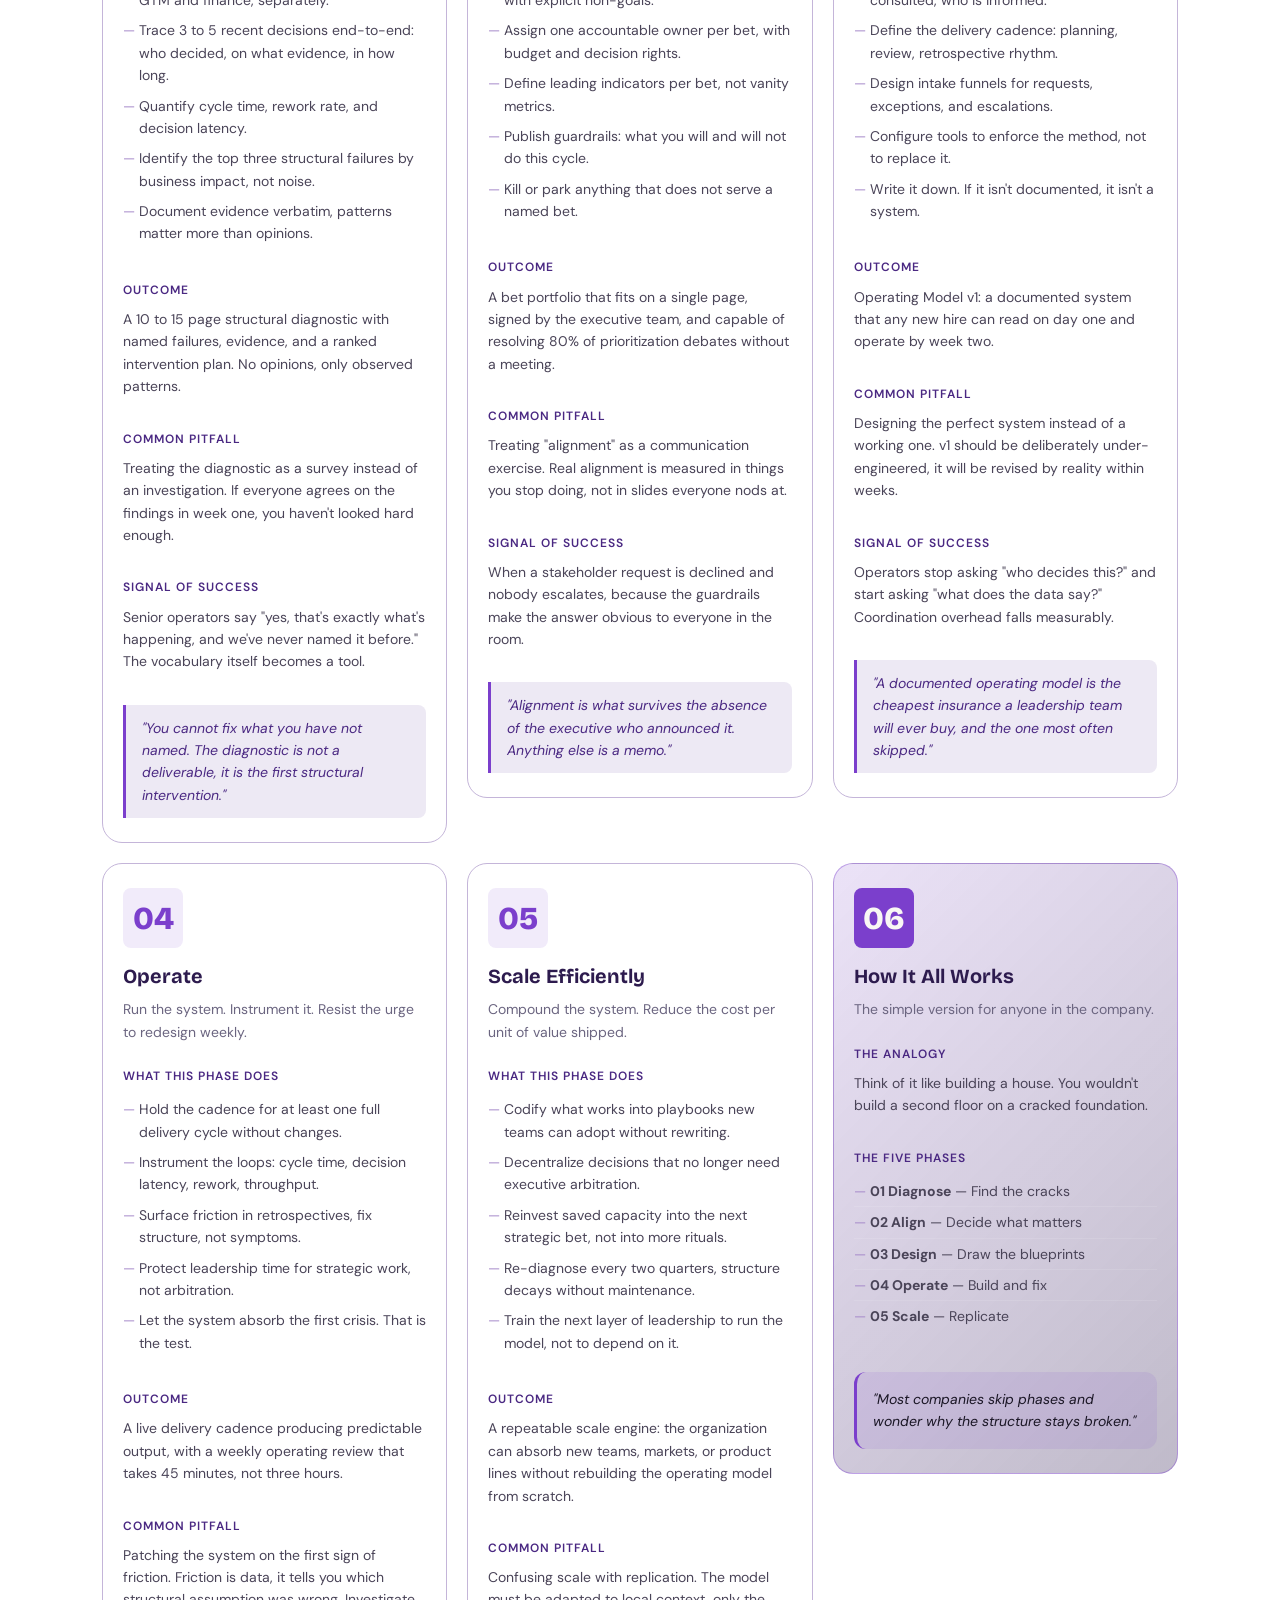
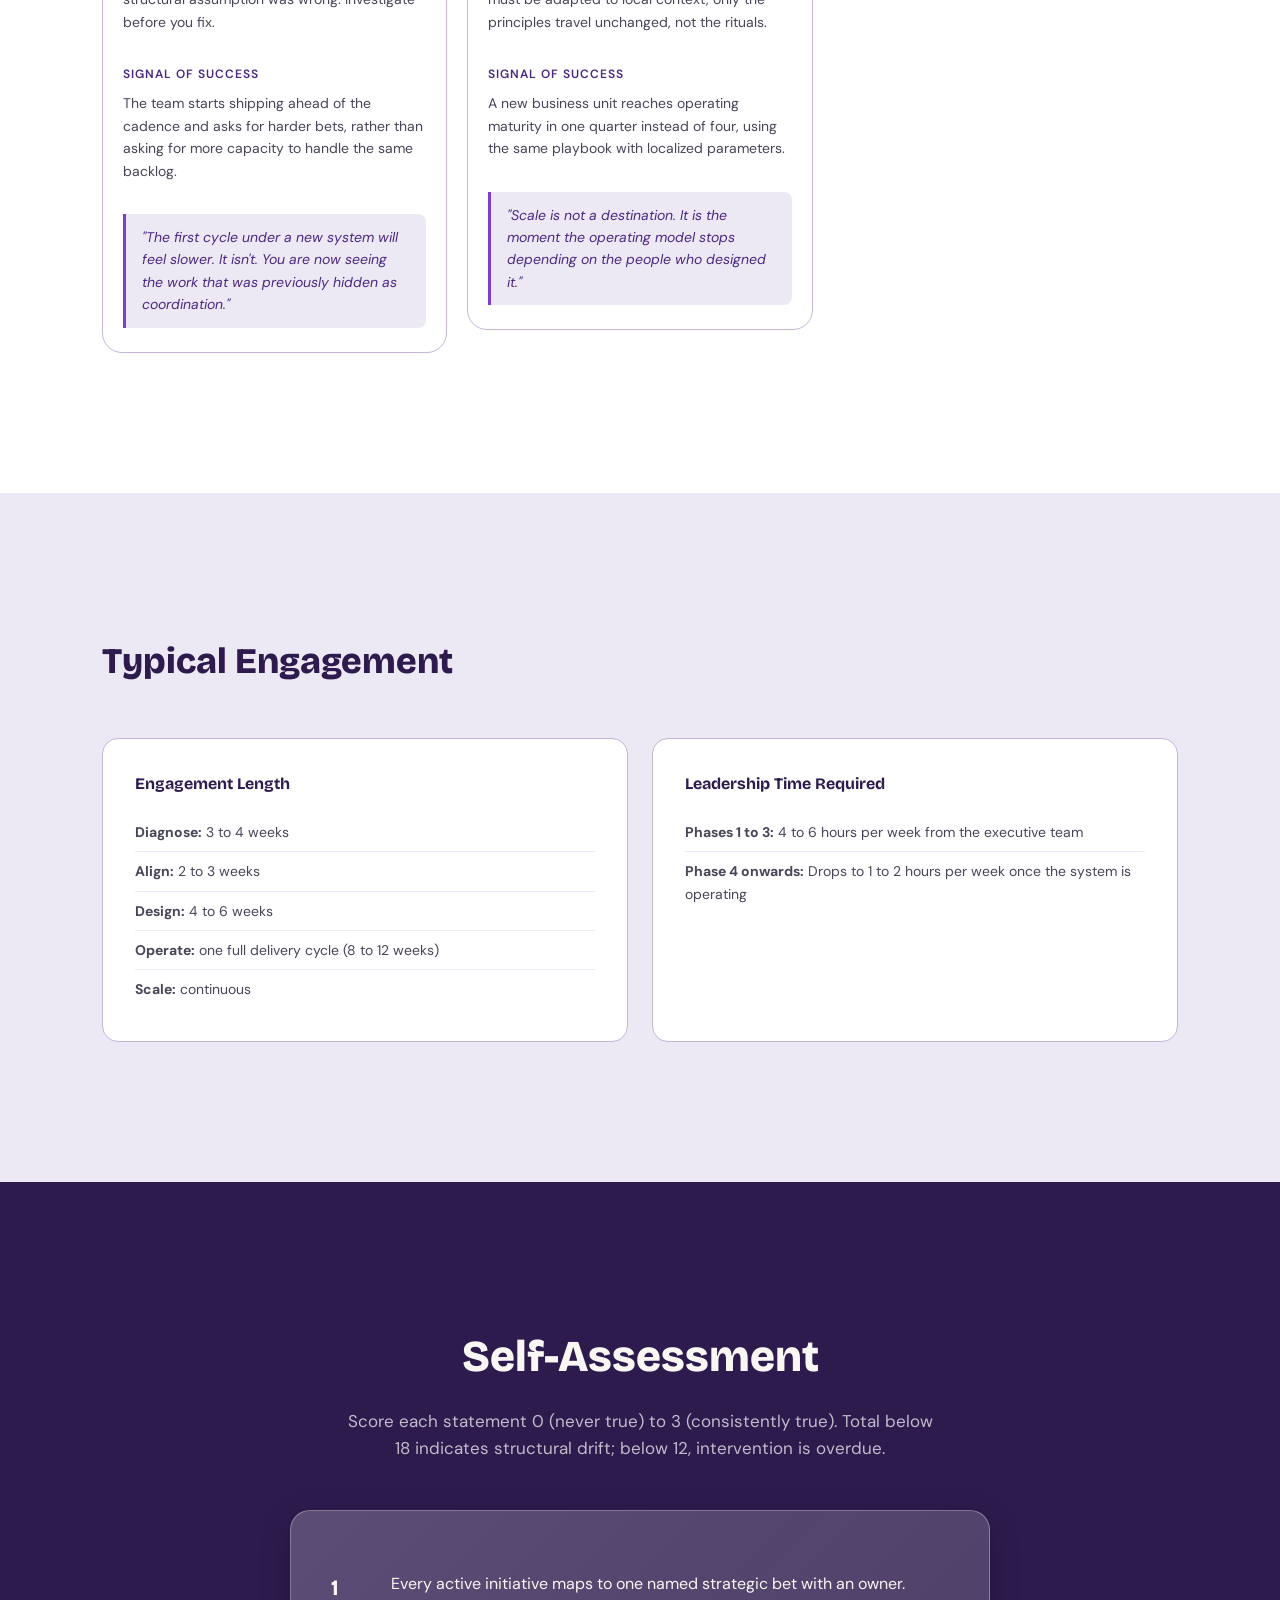
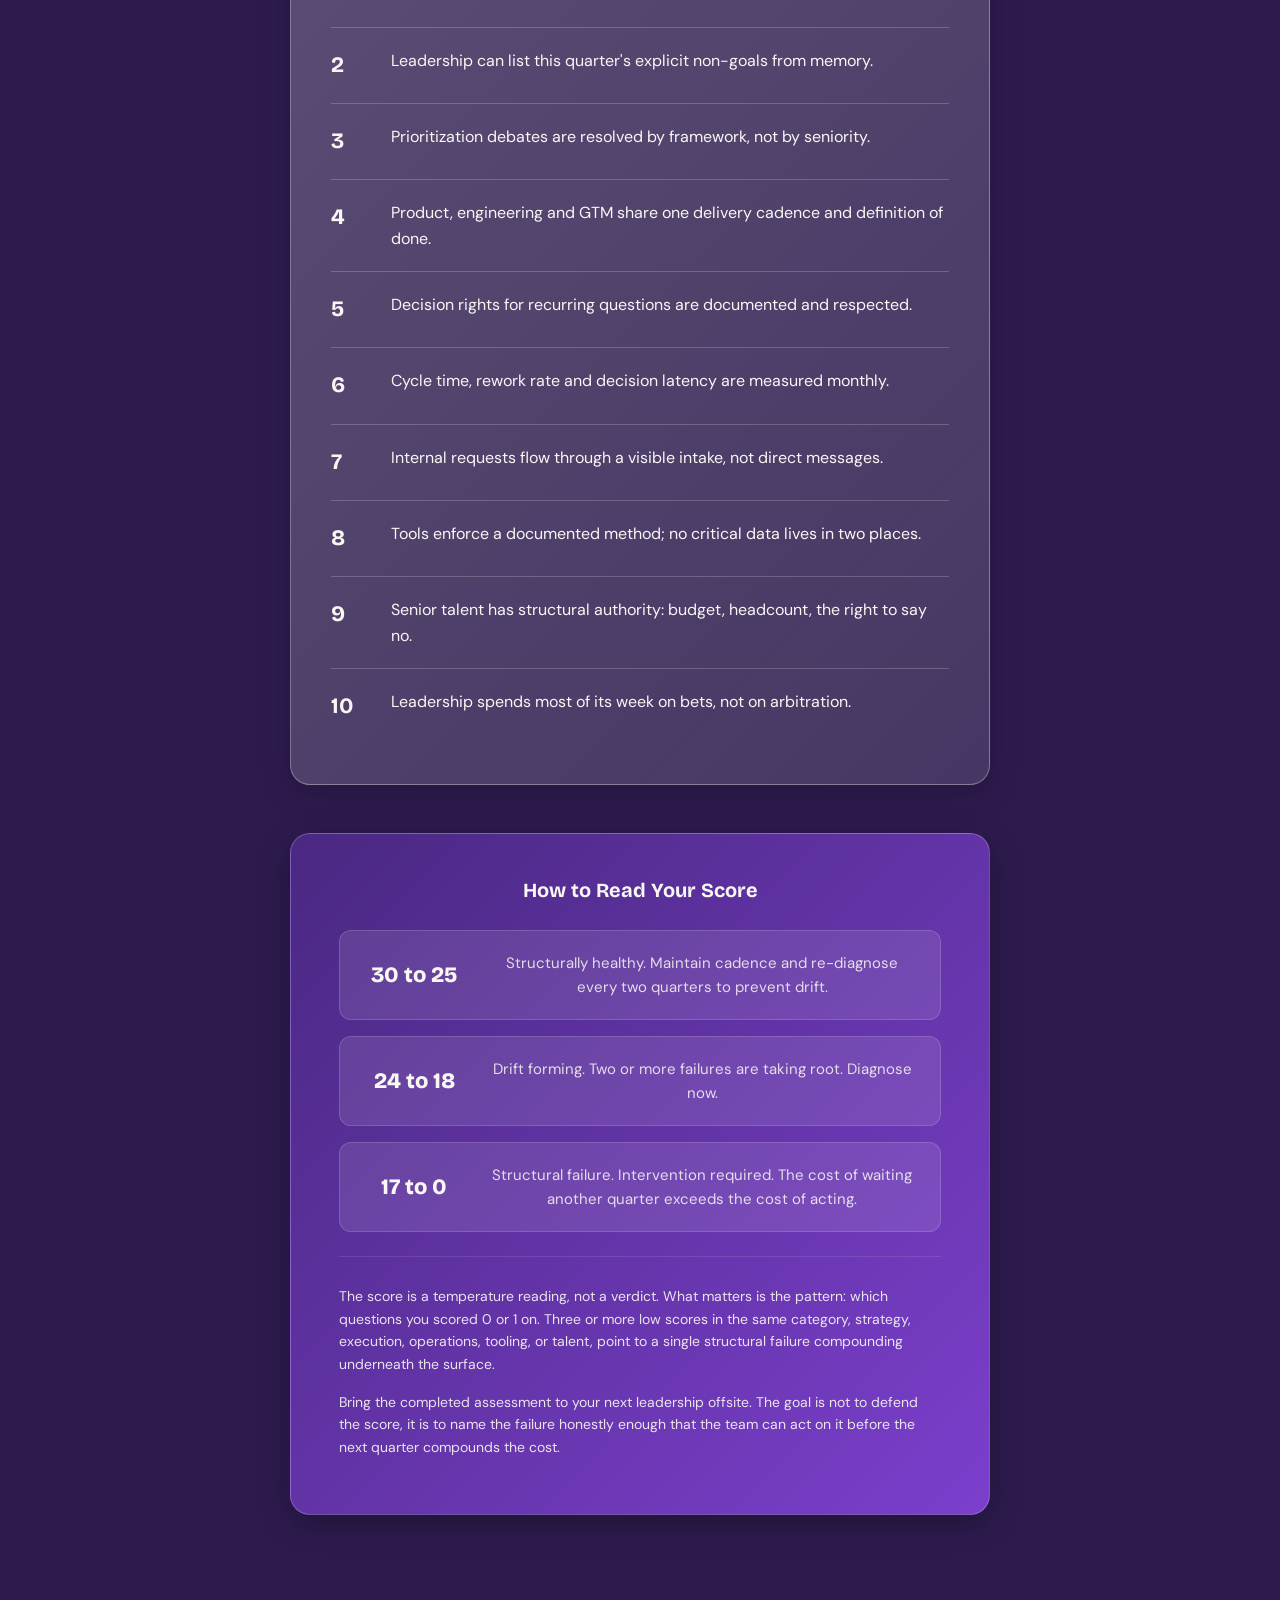
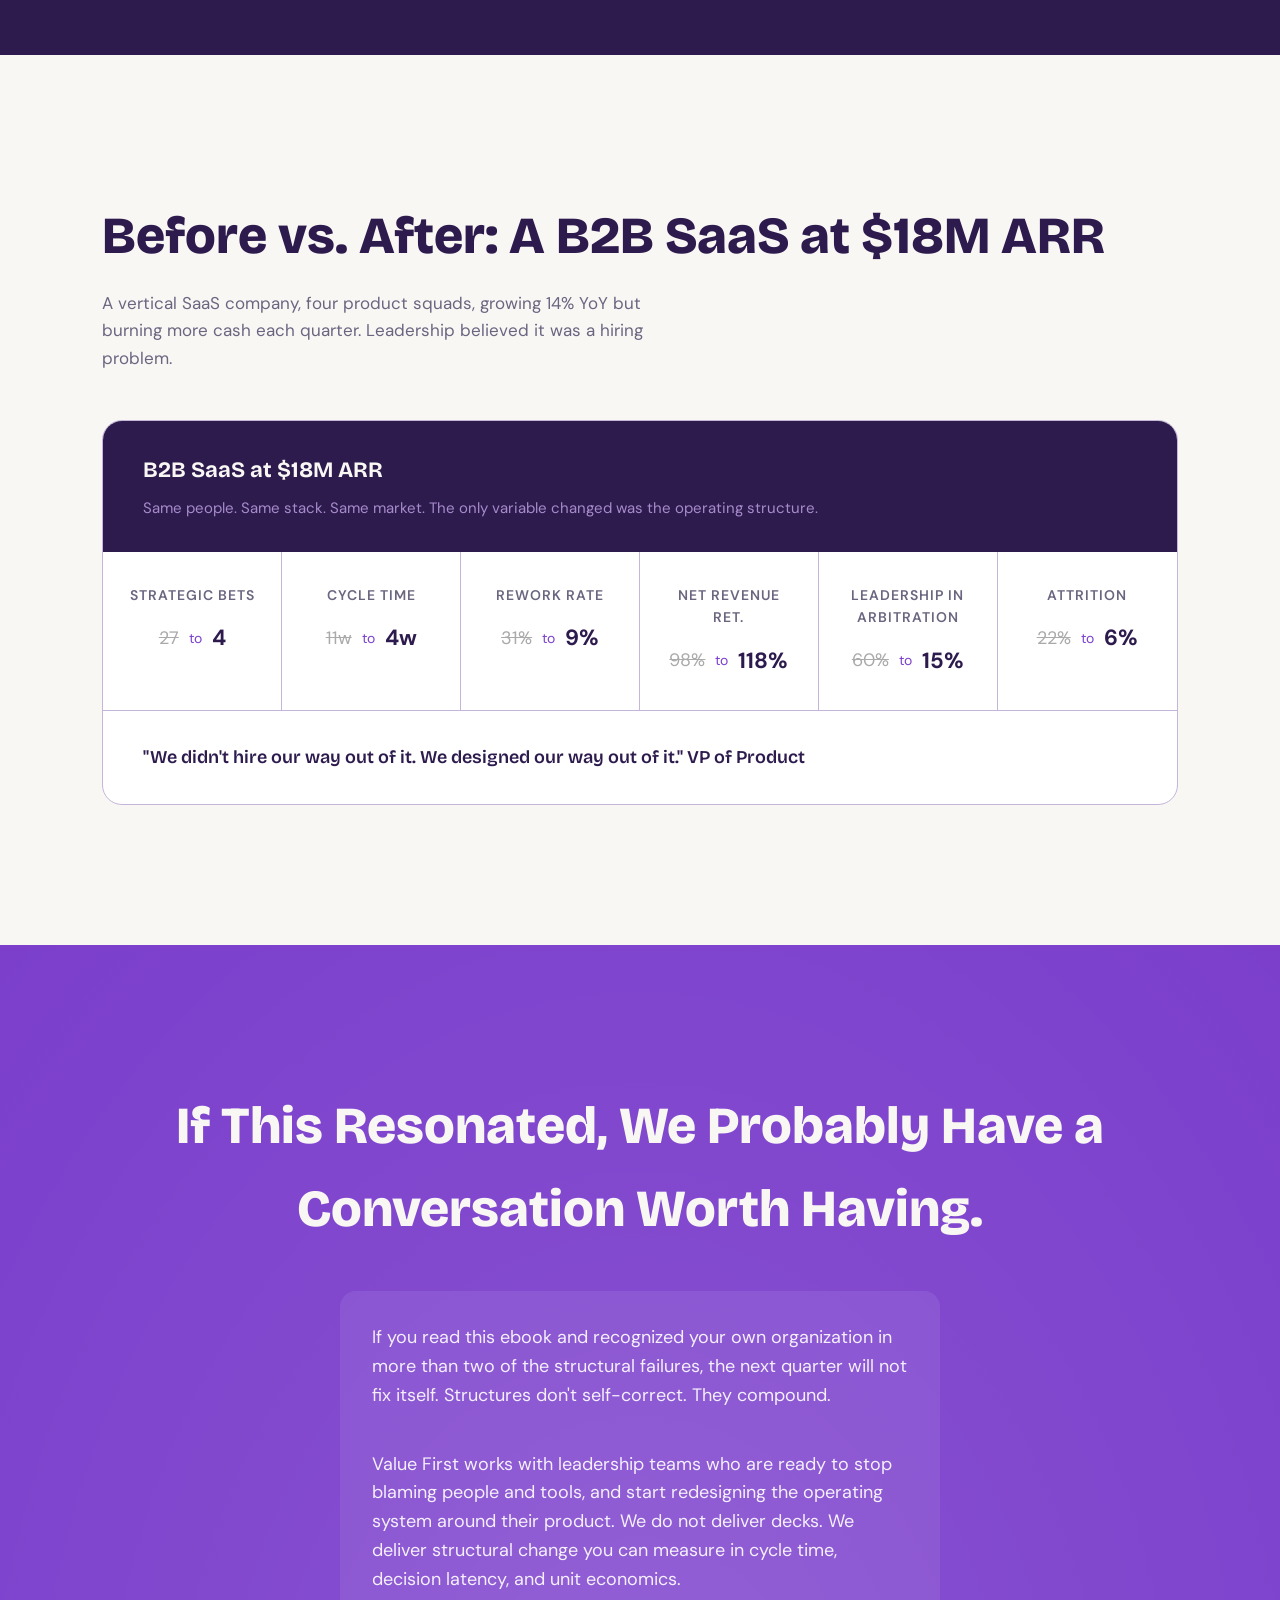
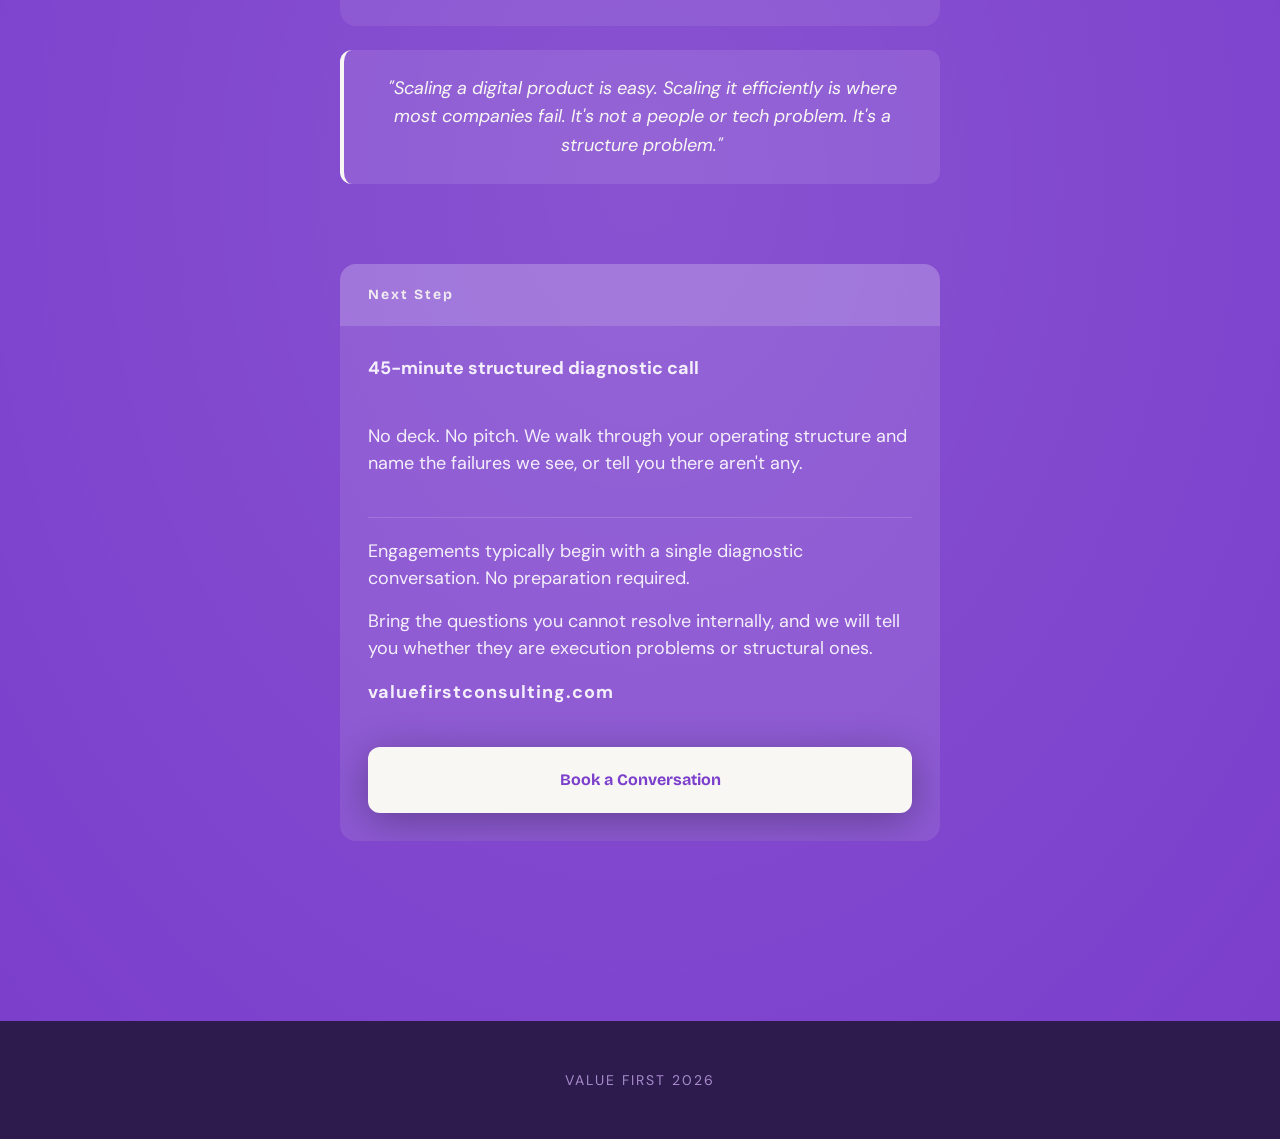
==== commit f04c875f: "fix: restore Looker in tools list, dark quote text in card 6" ====
--- a/valuefirst-presentation.html
+++ b/valuefirst-presentation.html
@@ -1617,65 +1617,7 @@
             }
         }
 
-@media (max-width: 1199px) {
-            .phase-details {
-                display: block;
-            }
-            .phase-details-grid {
-                display: none;
-            }
-            .accordion-mobile {
-                display: block;
-            }
-            .phase-details .accordion-mobile {
-                display: block;
-            }
-        }
-
-        @media (max-width: 1024px) {
-            .hero {
-                grid-template-columns: 1fr;
-            }
-            .intro-section {
-                grid-template-columns: 1fr;
-            }
-            .intro-audience {
-                padding: 60px clamp(40px, 8vw, 80px);
-            }
-            .intro-howto {
-                padding: 60px clamp(40px, 8vw, 80px);
-            }
-            .case-metrics {
-                grid-template-columns: repeat(2, 1fr);
-            }
-            .case-metrics .metric {
-                border-bottom: 1px solid var(--purple-muted);
-            }
-            .framework-grid {
-                grid-template-columns: repeat(2, 1fr);
-            }
-            .cost-grid {
-                grid-template-columns: 1fr;
-            }
-            .phase-details {
-                display: block;
-            }
-            .phase-details-grid {
-                display: none;
-            }
-            .phase-details .accordion-mobile {
-                display: block;
-            }
-        }
-            .phase-details-grid {
-                display: none;
-            }
-            .accordion-mobile {
-                display: block;
-            }
-        }
-
-        @media (max-width: 768px) {
+@media (max-width: 768px) {
             .failures-grid,
             .phase-details-grid {
                 display: none;
@@ -1964,8 +1906,7 @@
                         <ul>
                             <li>Roadmaps don't reconcile</li>
                             <li>Launches surprise the go-to-market team</li>
-                            <li>Engineering ships features marketing can't position and sales can't price</li>
-                            <li>Customers receive value in fragments, not as a coherent product story</li>
+                            <li>Customers receive value in fragments</li>
                         </ul>
                     </div>
                     <div class="failure-section">
@@ -2087,12 +2028,11 @@
                 <div class="failure-number">02</div>
                 <h3>Disconnected Execution</h3>
                 <p class="subtitle">Product, engineering, design, marketing each optimize their own loop.</p>
-<ul>
-                            <li>Roadmaps don't reconcile</li>
-                            <li>Launches surprise the go-to-market team</li>
-                            <li>Engineering ships features marketing can't position and sales can't price</li>
-                            <li>Customers receive value in fragments, not as a coherent product story</li>
-                        </ul>
+                <ul>
+                    <li>Roadmaps don't reconcile</li>
+                    <li>Launches surprise the go-to-market team</li>
+                    <li>Customers receive value in fragments</li>
+                </ul>
                 <p class="quote-small">"If your launches surprise your own GTM team, you don't have a delivery problem; you have a coordination contract no one signed."</p>
             </div>
             <div class="failure-card">
@@ -2379,7 +2319,7 @@
                     <p class="subtitle">The short version for anyone in the company.</p>
 <div class="phase-detail-section">
                         <h5>The analogy</h5>
-                        <p>Think of it like building a house. You wouldn't build a second floor on a cracked foundation. But that's exactly what most companies do.</p>
+                        <p>Think of it like building a house. You wouldn't build a second floor on a cracked foundation.</p>
                     </div>
                     <div class="phase-detail-section">
                         <h5>The five phases</h5>
@@ -2391,10 +2331,6 @@
                             <li><strong>05 Scale</strong> — Replicate</li>
                         </ul>
                     </div>
-                    <div class="phase-detail-section">
-                        <h5>Why it matters</h5>
-                        <p>Most companies skip phases. They hire more people, buy more tools, run more meetings. The structure stays broken. Value First fixes the structure first, then scales what works.</p>
-                    </div>
                     <p class="quote-small">"Most companies skip phases and wonder why the structure stays broken."</p>
                 </div>
             </div>
@@ -2566,17 +2502,17 @@
             <div class="phase-quote">"Scale is not a destination. It is the moment the operating model stops depending on the people who designed it."</div>
             </div>
 
-<div class="phase-detail-card phase-summary-card">
+            <div class="phase-detail-card phase-summary-card">
                 <div class="phase-detail-header">
                     <div class="phase-detail-number">06</div>
                     <div class="phase-detail-title">
                         <h4>How It All Works</h4>
-                        <p>The short version for anyone in the company.</p>
+                        <p>The simple version for anyone in the company.</p>
                     </div>
                 </div>
                 <div class="phase-detail-section">
                     <h5>The analogy</h5>
-                    <p>Think of it like building a house. You wouldn't build a second floor on a cracked foundation. But that's exactly what most companies do.</p>
+                    <p>Think of it like building a house. You wouldn't build a second floor on a cracked foundation.</p>
                 </div>
                 <div class="phase-detail-section">
                     <h5>The five phases</h5>
@@ -2587,10 +2523,6 @@
                         <li><strong>04 Operate</strong> — Build and fix</li>
                         <li><strong>05 Scale</strong> — Replicate</li>
                     </ul>
-                </div>
-                <div class="phase-detail-section">
-                    <h5>Why it matters</h5>
-                    <p>Most companies skip phases. They hire more people, buy more tools, run more meetings. The structure stays broken. Value First fixes the structure first, then scales what works.</p>
                 </div>
                 <div class="phase-summary-quote">"Most companies skip phases and wonder why the structure stays broken."</div>
             </div>
@@ -2770,7 +2702,7 @@
                 <h3>Next Step</h3>
             </div>
             <div class="cta-next-step-body">
-                <p class="cta-next-step-title">A 45-minute structured diagnostic call with a Value First partner.</p>
+                <p class="cta-next-step-title">45-minute structured diagnostic call</p>
                 <p class="cta-next-step-desc">No deck. No pitch. We walk through your operating structure and name the failures we see, or tell you there aren't any.</p>
                 <div class="cta-contact-details">
                     <p class="cta-contact">Engagements typically begin with a single diagnostic conversation. No preparation required.</p>
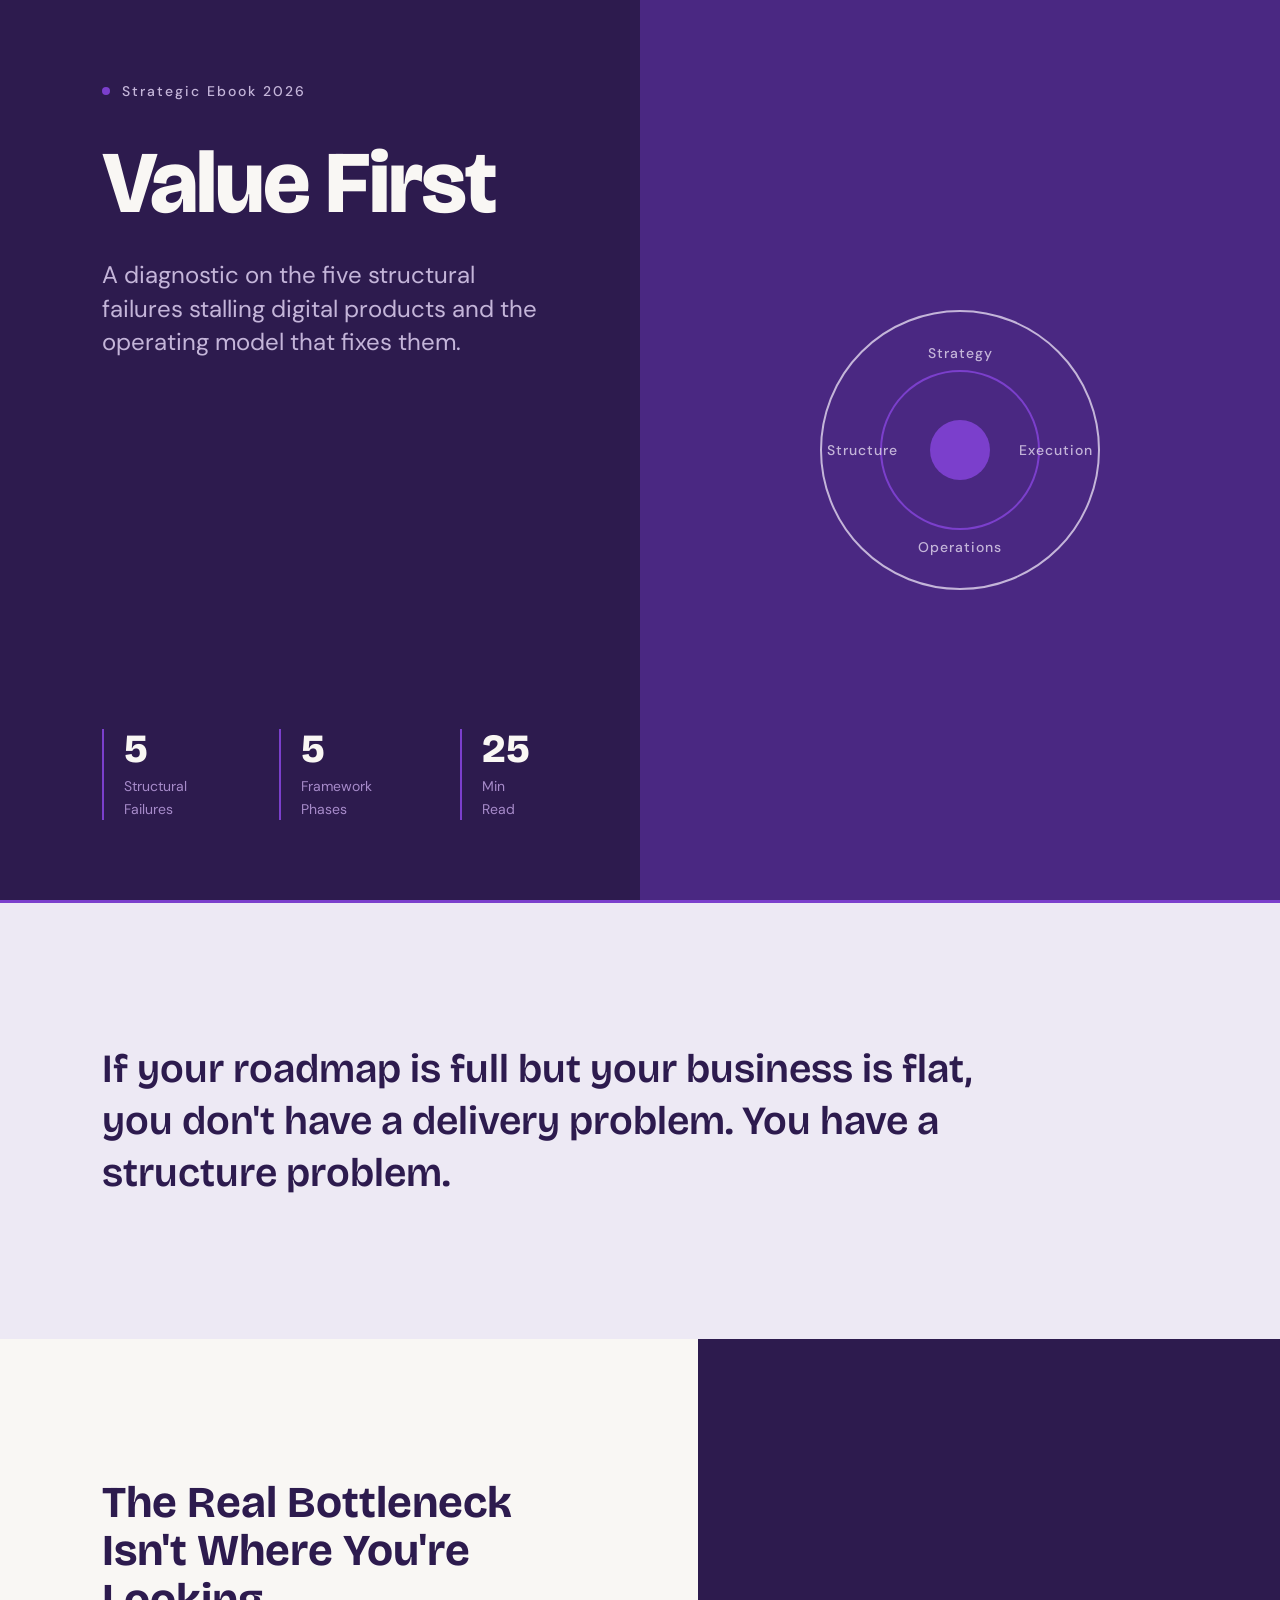
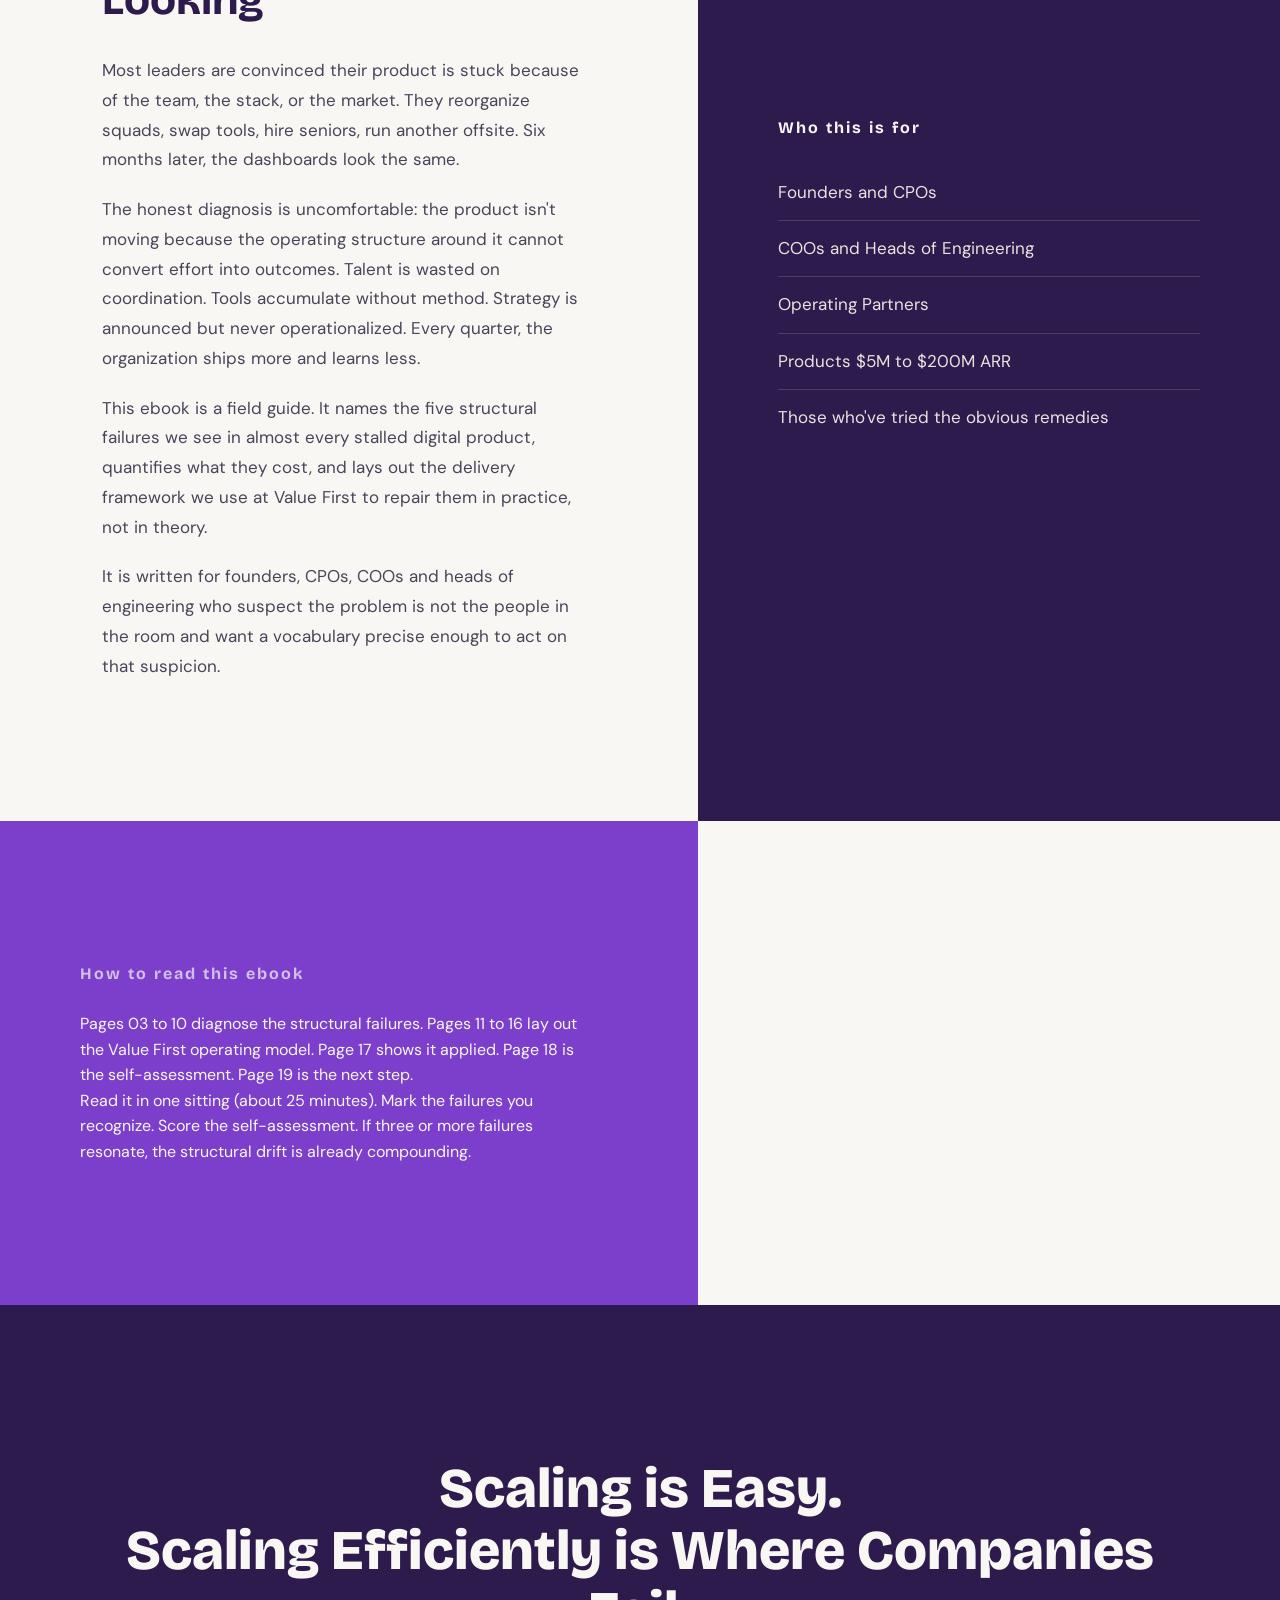
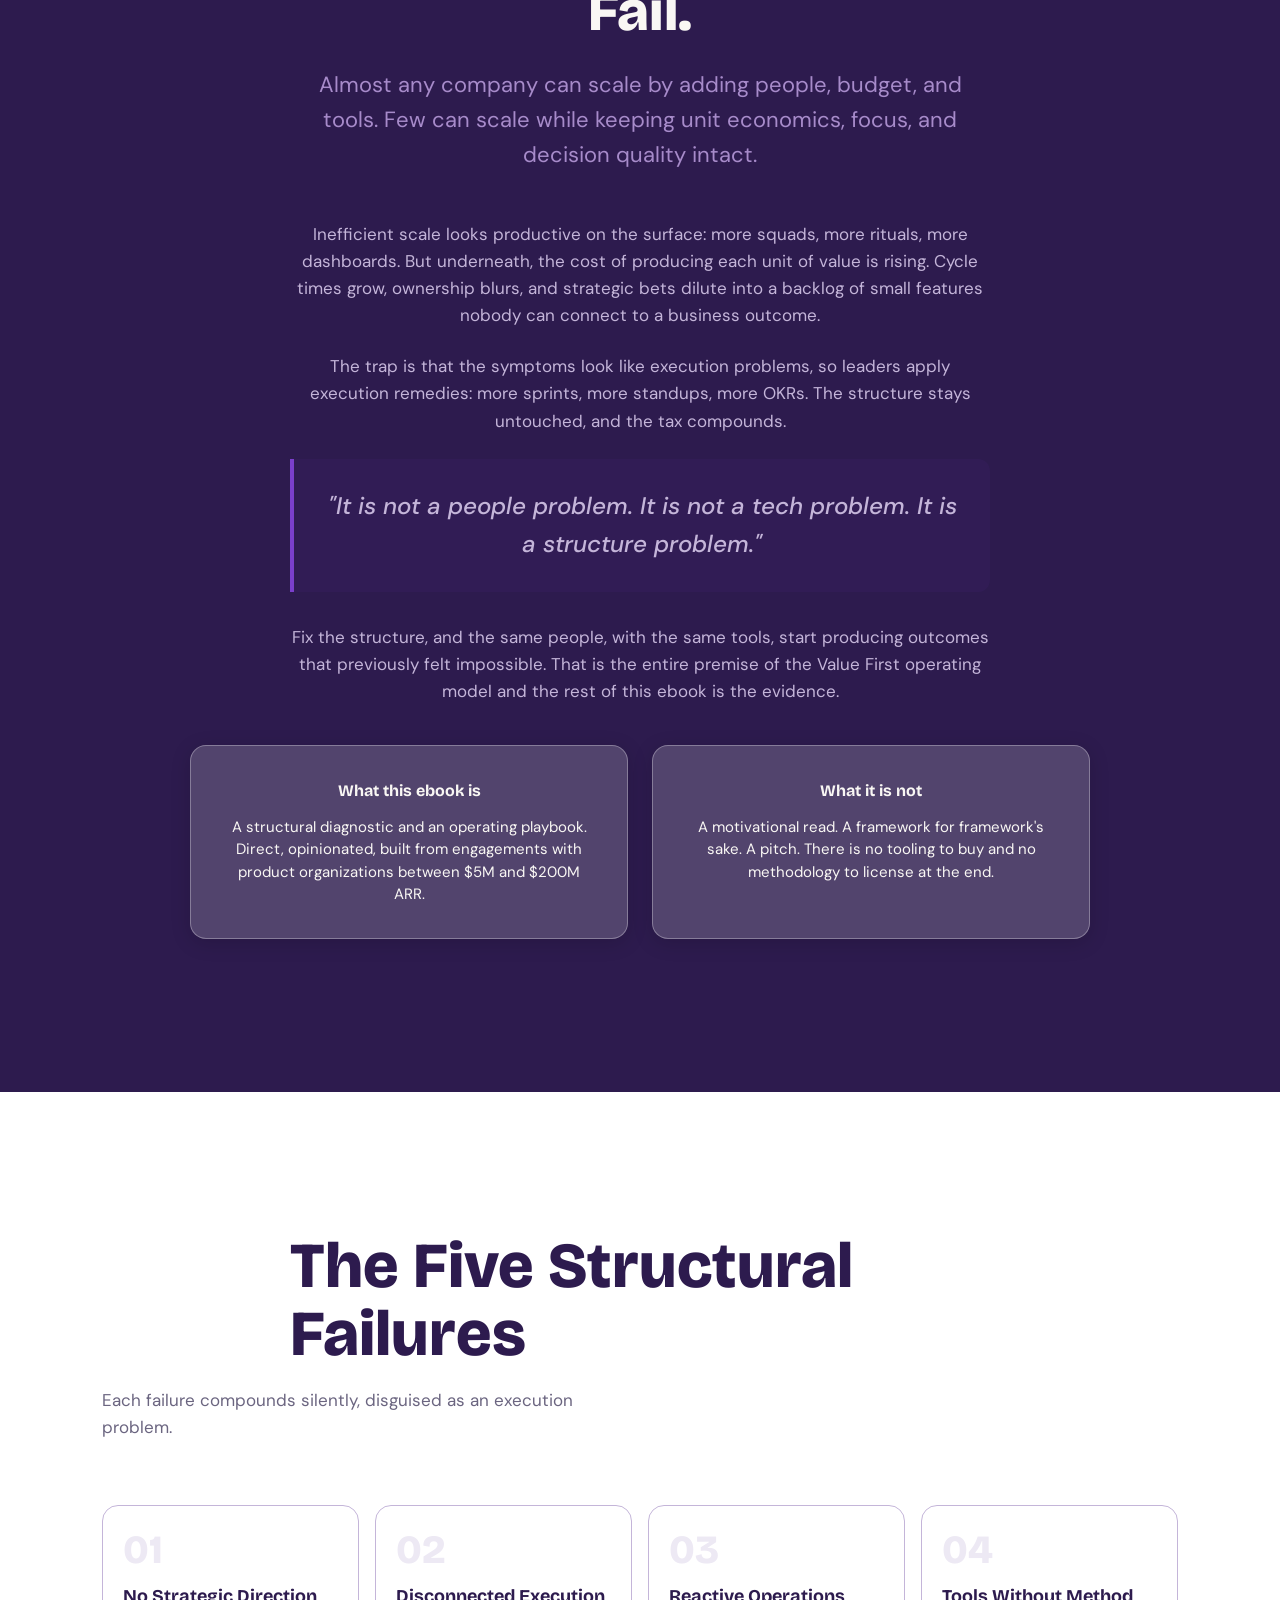
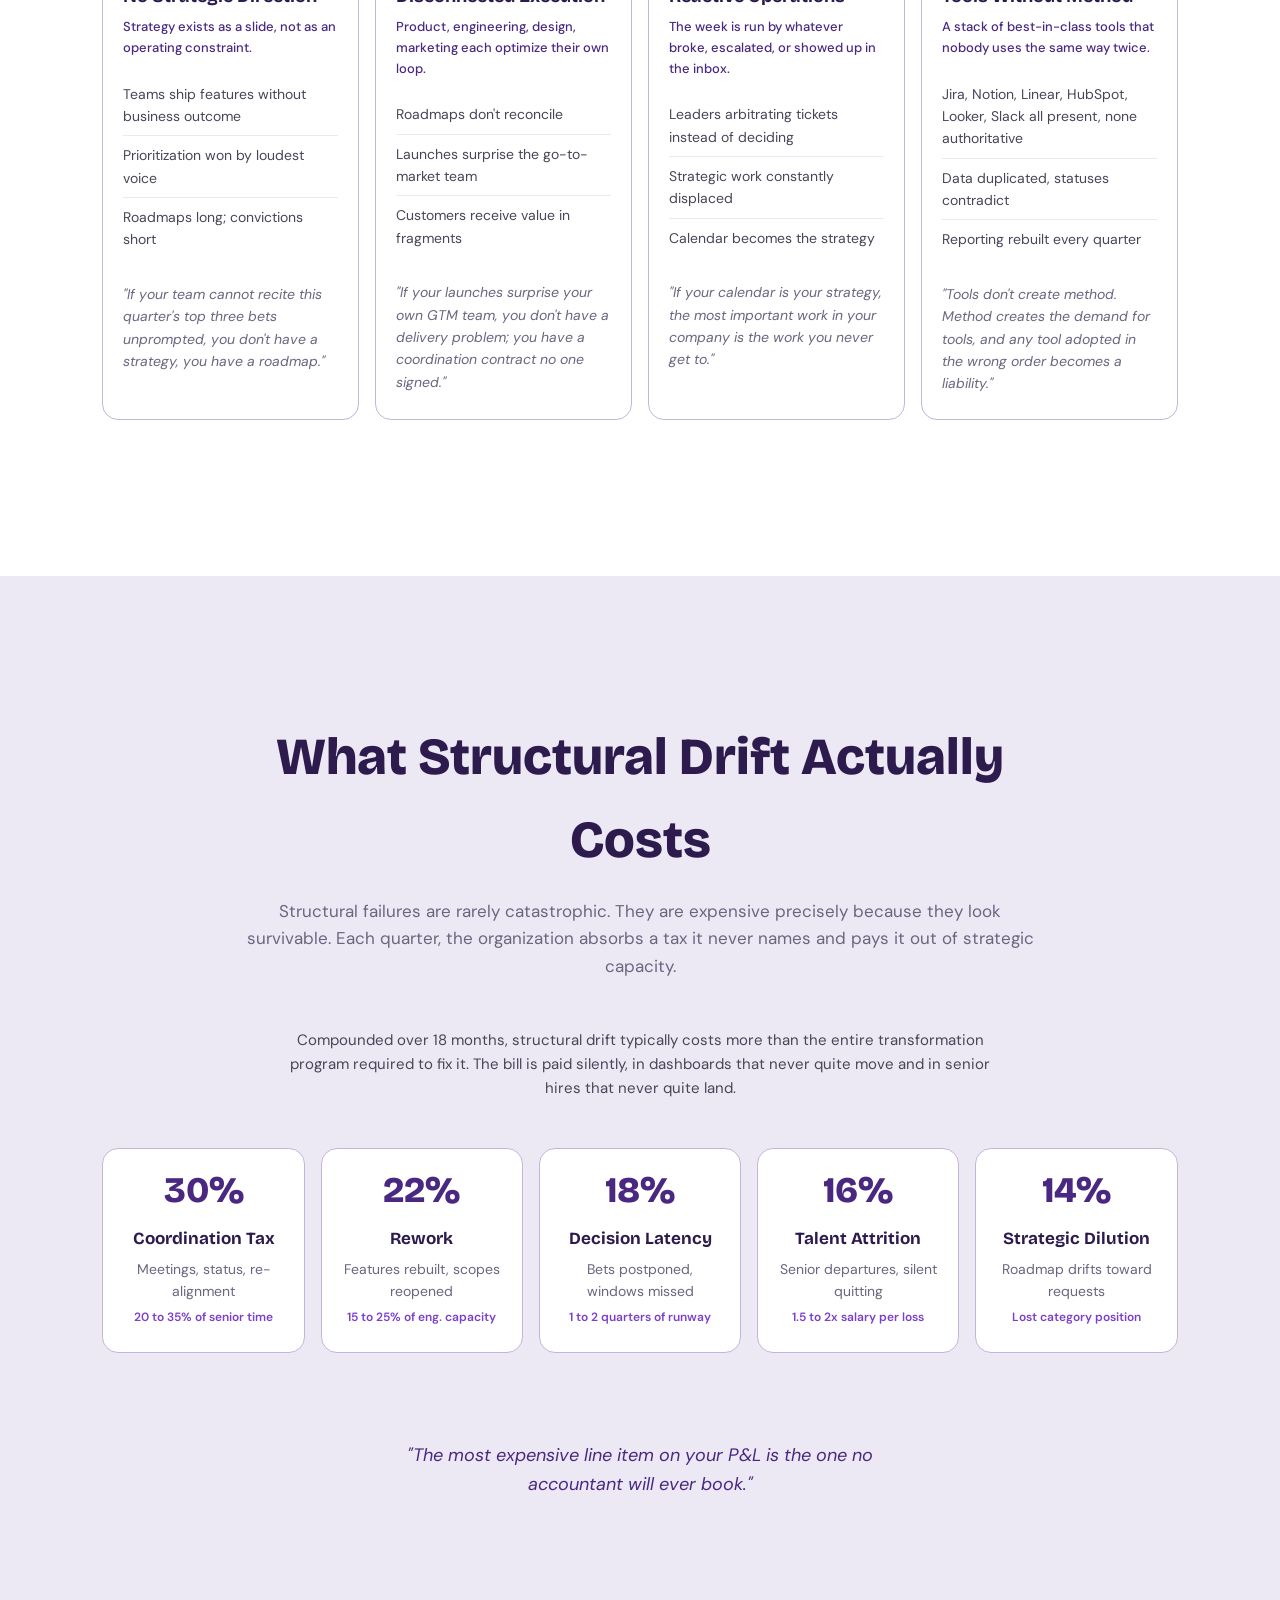
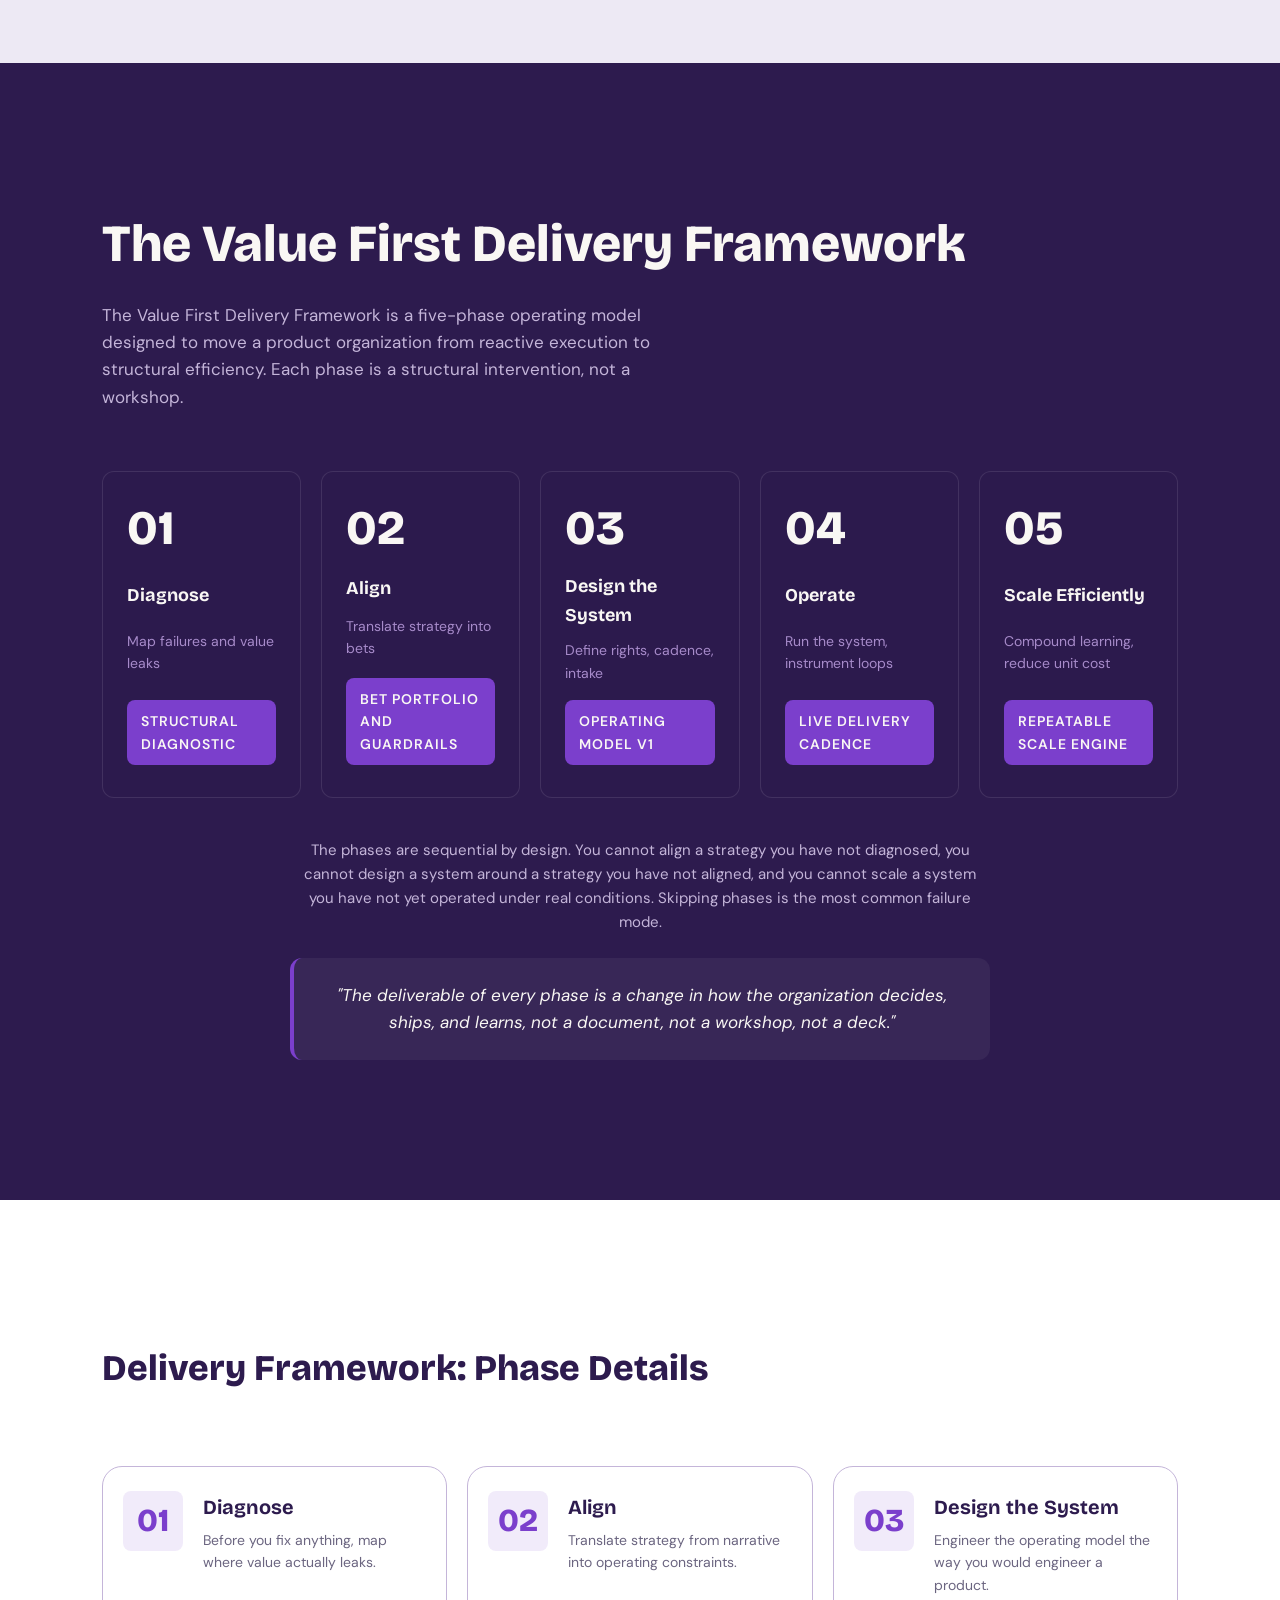
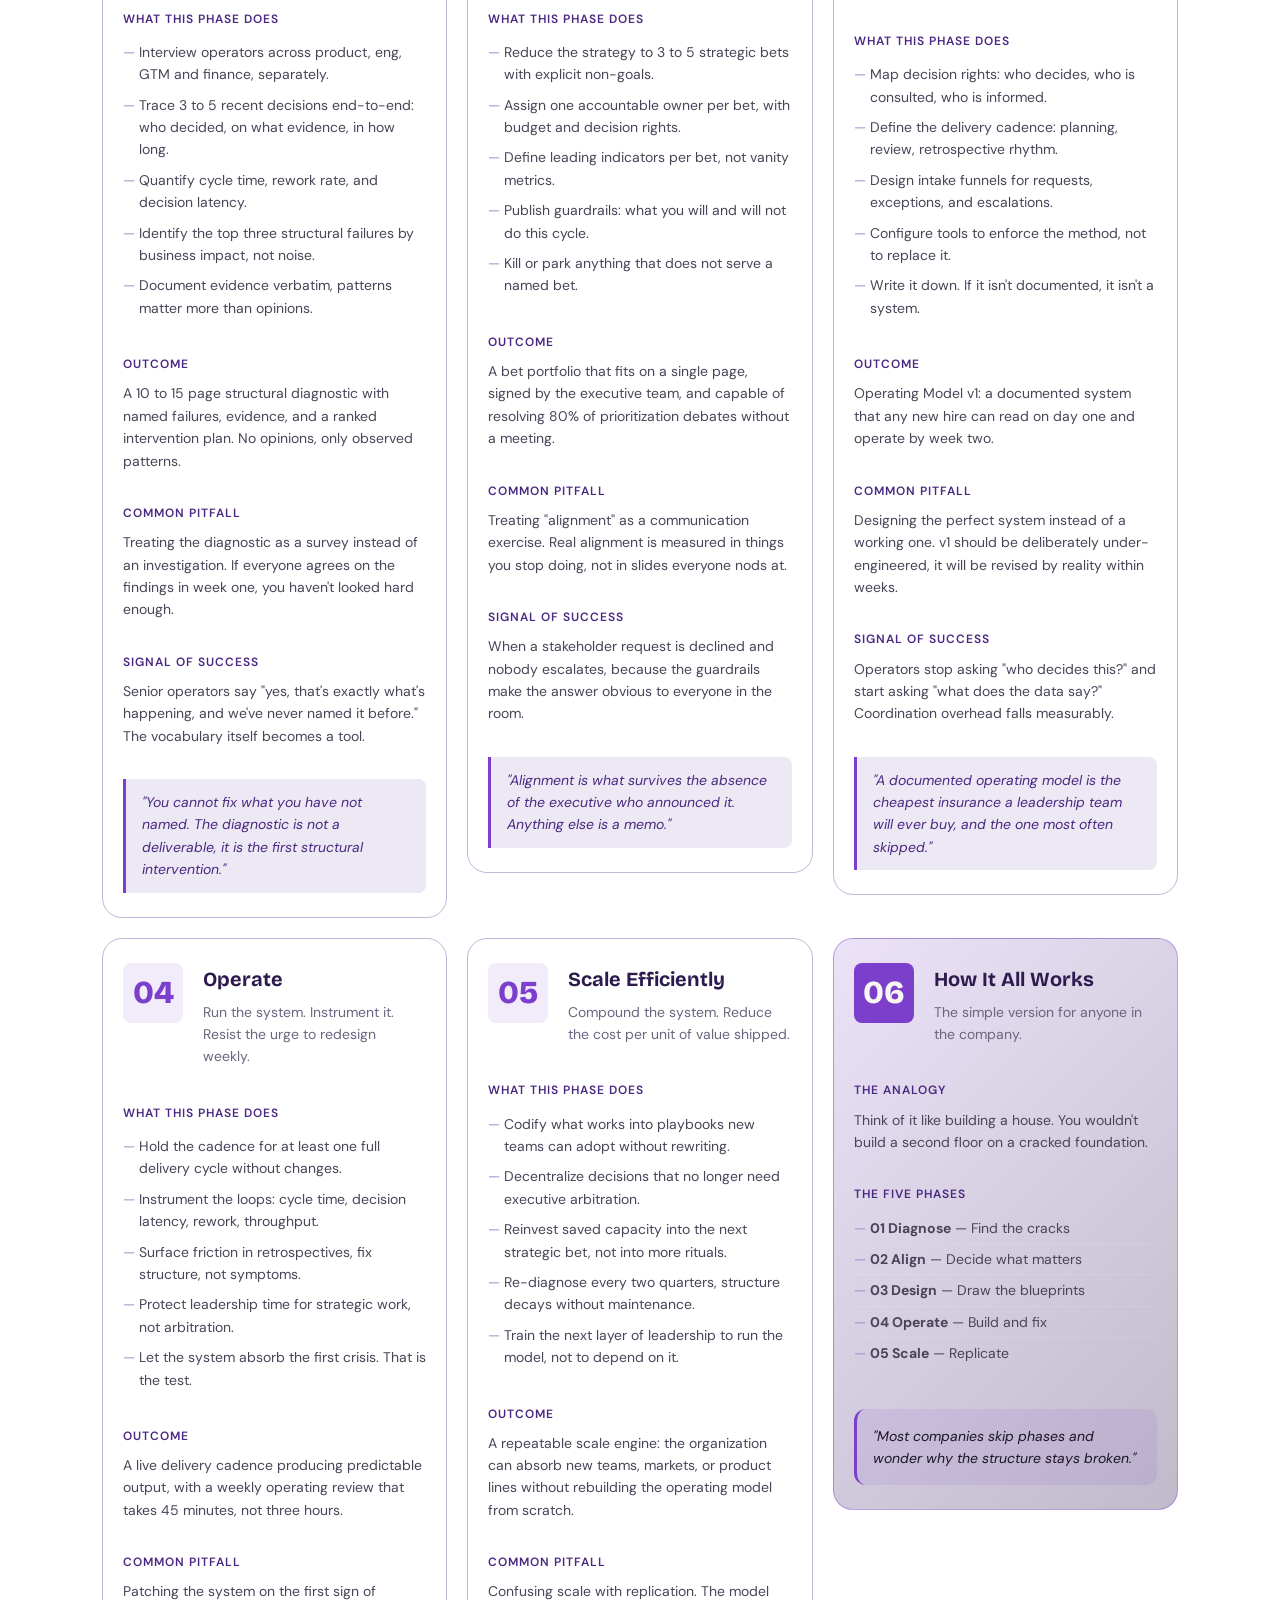
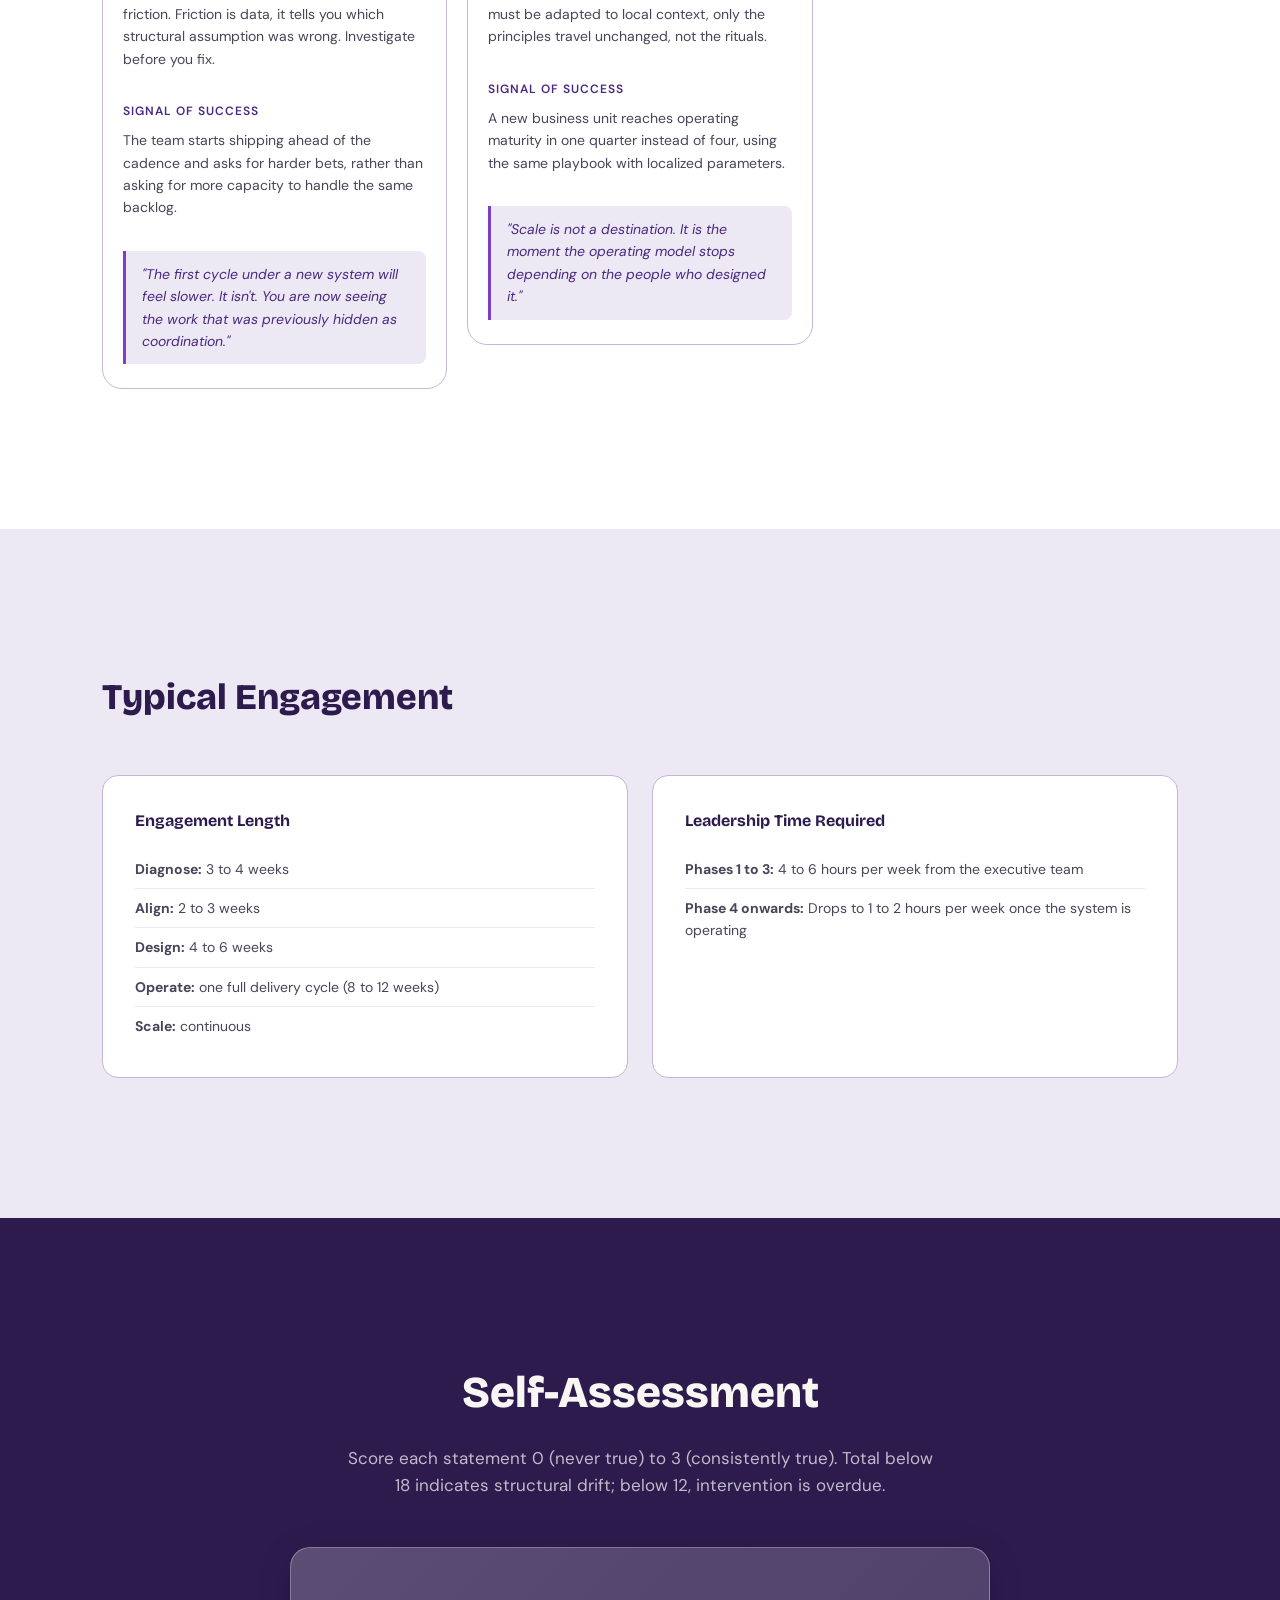
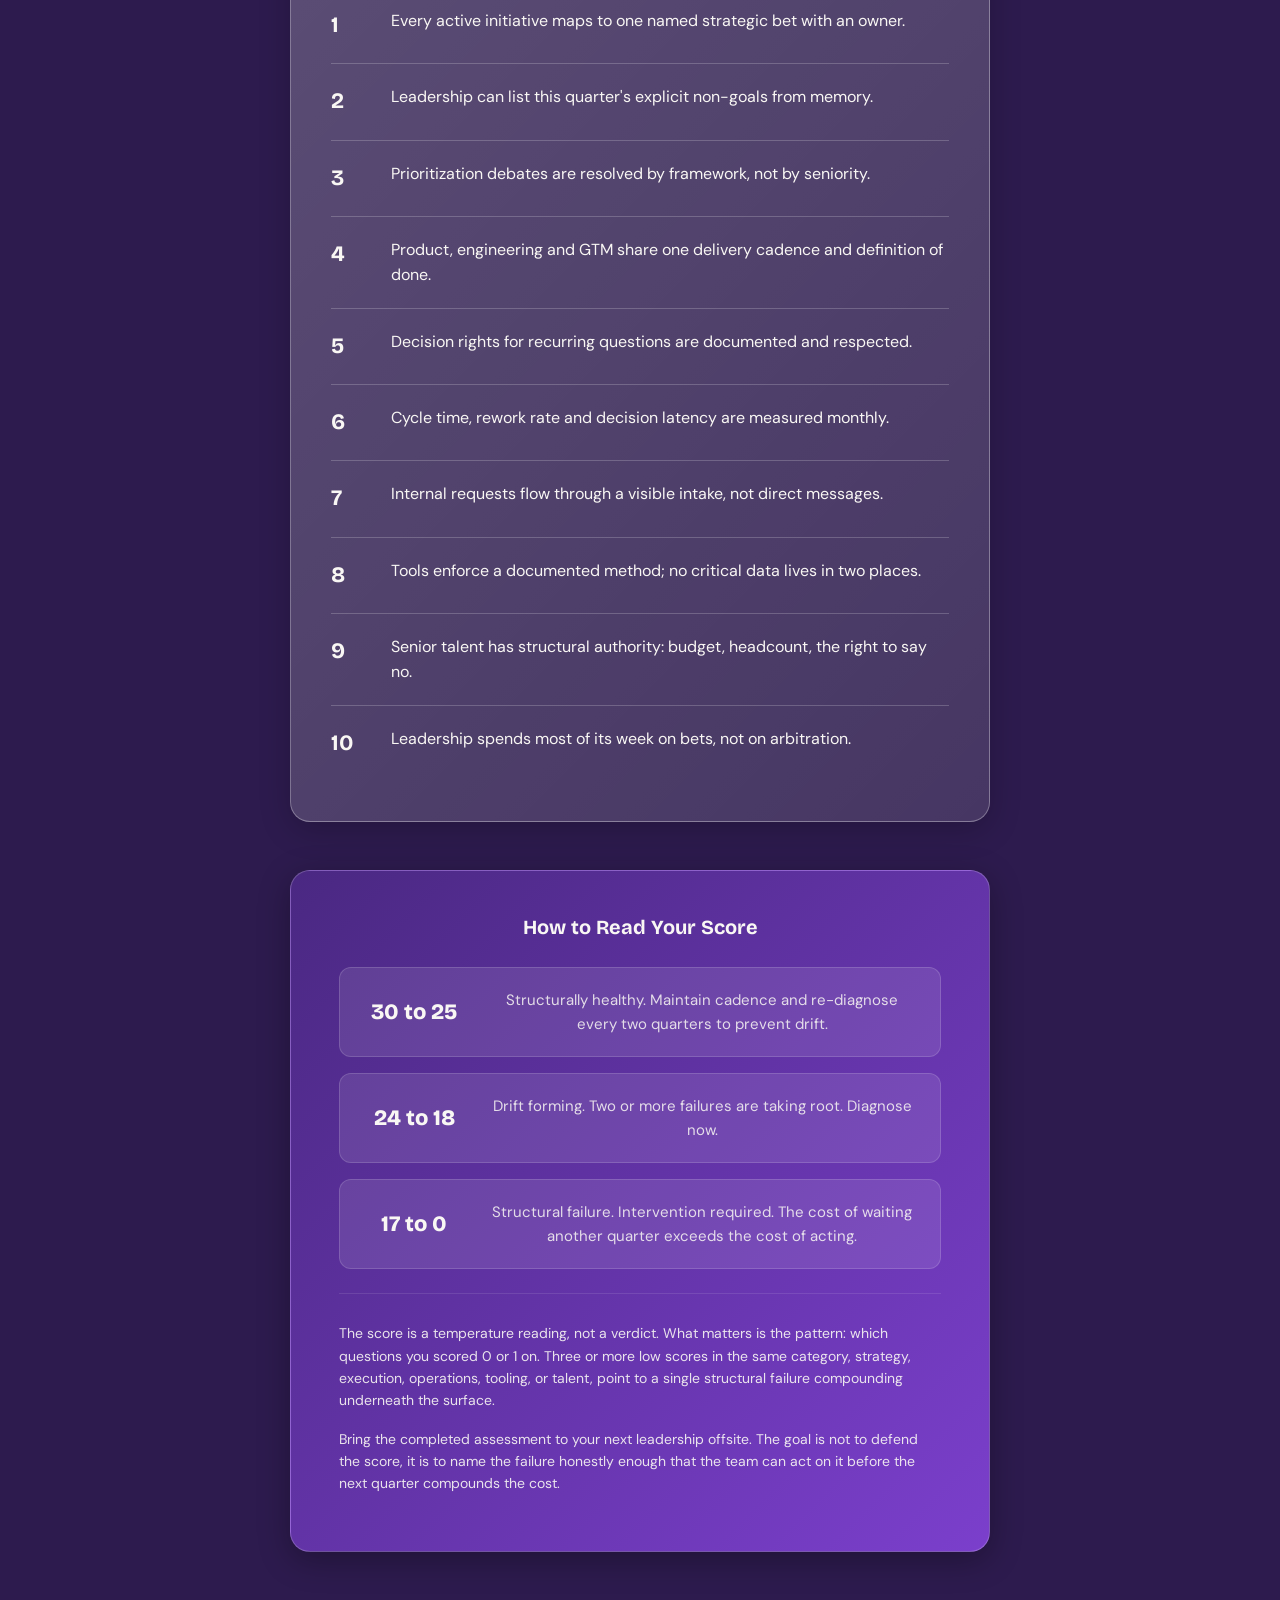
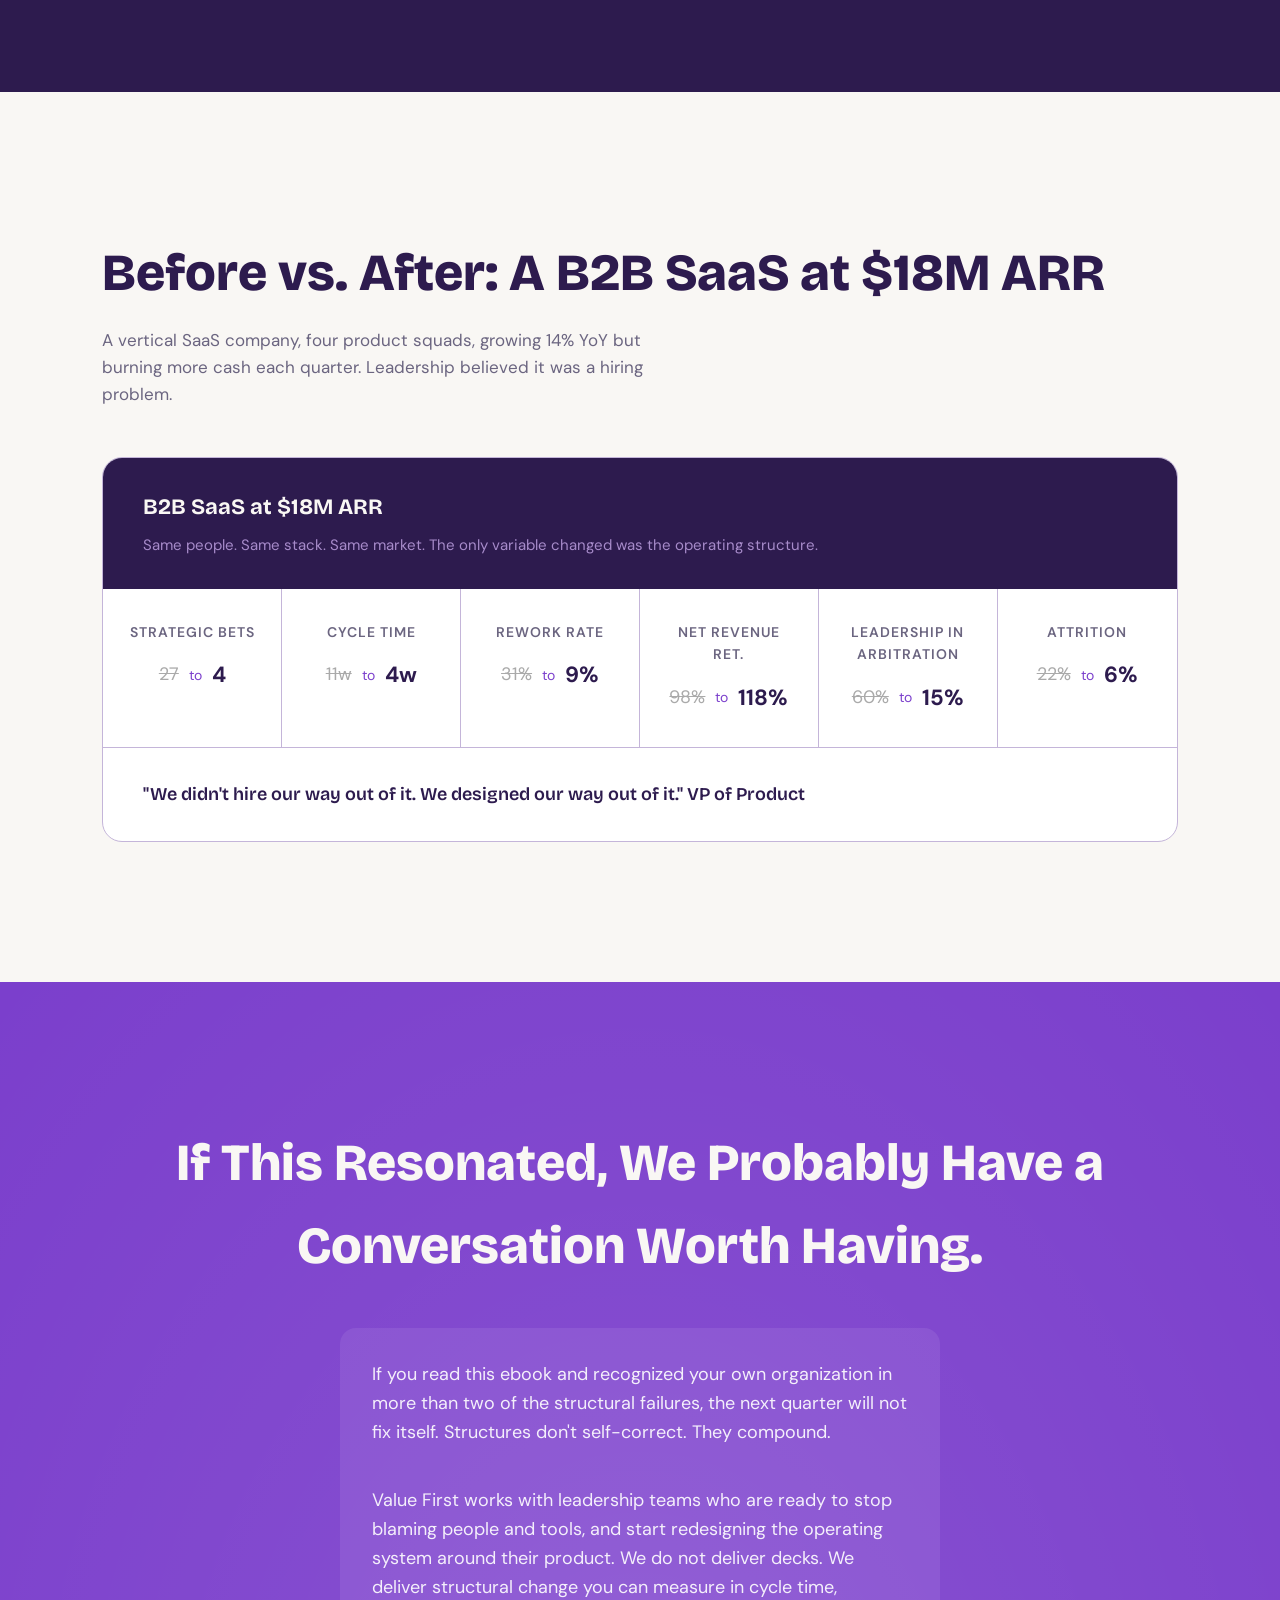
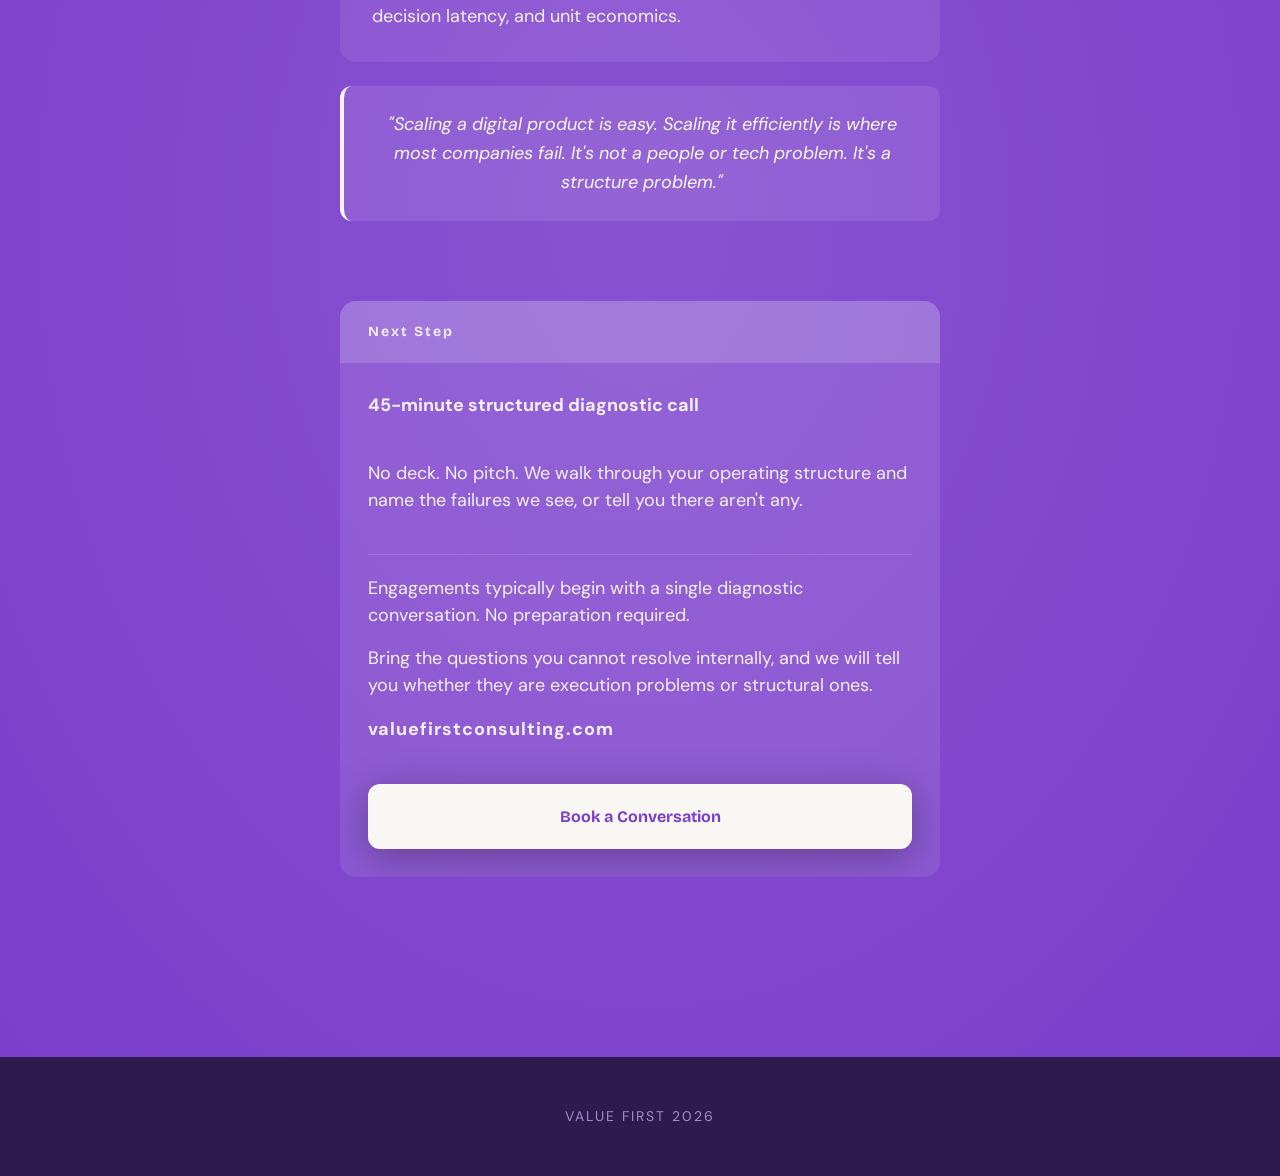
==== commit 381381b2: "fix: add tablet breakpoint (769-1199px) and CSS fixes for phase details" ====
--- a/valuefirst-presentation.html
+++ b/valuefirst-presentation.html
@@ -37,6 +37,8 @@
             color: var(--text-medium);
             line-height: 1.6;
             background: var(--bg-cream);
+            max-width: 100vw;
+            overflow-x: hidden;
         }
 
         .hero {
@@ -397,6 +399,8 @@
             line-height: 1.05;
             margin-bottom: 20px;
             max-width: 700px;
+            margin-left: auto;
+            margin-right: auto;
         }
 
         .failures-header p {
@@ -476,6 +480,12 @@
         .cost-section {
             background: var(--surface-light);
             padding: clamp(80px, 12vw, 140px) clamp(40px, 8vw, 120px);
+            text-align: center;
+        }
+
+        .cost-header {
+            max-width: 800px;
+            margin: 0 auto 48px;
         }
 
         .cost-header h2 {
@@ -498,6 +508,8 @@
             margin-bottom: 48px;
             line-height: 1.6;
             max-width: 700px;
+            margin-left: auto;
+            margin-right: auto;
         }
 
         .cost-quote {
@@ -520,6 +532,7 @@
             gap: 16px;
             overflow-x: auto;
             padding-bottom: 16px;
+            justify-content: center;
         }
 
         .cost-item {
@@ -727,7 +740,7 @@
             .summary-list li:last-child {
                 border-bottom: none;
             }
-            .phase-summary-quote {
+.phase-summary-quote {
                 font-style: italic;
                 font-size: 14px;
                 color: var(--text-dark);
@@ -738,26 +751,37 @@
                 margin-top: 8px;
             }
         }
+
+        @media (min-width: 769px) and (max-width: 1199px) {
+            .failures-grid,
+            .phase-details-grid {
+                display: flex;
+                overflow-x: auto;
+                padding-bottom: 16px;
+            }
+
+            .accordion-mobile {
+                display: none;
+            }
+
+            .phase-details {
+                display: grid;
+                grid-template-columns: repeat(2, 1fr);
+                gap: 20px;
+                align-items: start;
+            }
             .phase-details > h3 {
                 grid-column: 1 / -1;
             }
+            .phase-details-grid {
+                display: contents;
+            }
             .phase-detail-card {
-                display: grid;
-                grid-template-columns: 1fr;
-                gap: 16px;
-                margin-bottom: 0;
-            }
-            .phase-detail-header {
-                display: flex;
-                flex-direction: column;
-                align-items: flex-start;
-                gap: 12px;
-                margin-bottom: 8px;
-            }
-            .phase-detail-number {
-                width: 50px;
-                height: 50px;
-                font-size: 24px;
+                min-width: auto;
+            }
+            .phase-detail-card:nth-child(5),
+            .phase-detail-card:nth-child(6) {
+                grid-column: 1 / -1;
             }
         }
 
@@ -1617,7 +1641,34 @@
             }
         }
 
-@media (max-width: 768px) {
+@media (max-width: 800px) {
+            section > *:first-child {
+                max-width: 100%;
+            }
+            .failures-header h2,
+            .failures-header p,
+            .framework-note,
+            .framework-quote,
+            .cost-header,
+            .cost-context,
+            .cost-grid,
+            .case-header,
+            .case-context,
+            .case-metrics,
+            .engagement-grid,
+            .phase-details > h3,
+            .cta-section p,
+            .cta-quote,
+            .cta-next-step,
+            .score-header,
+            .score-context,
+            .score-scale {
+                margin-left: auto;
+                margin-right: auto;
+            }
+        }
+
+        @media (max-width: 768px) {
             .failures-grid,
             .phase-details-grid {
                 display: none;
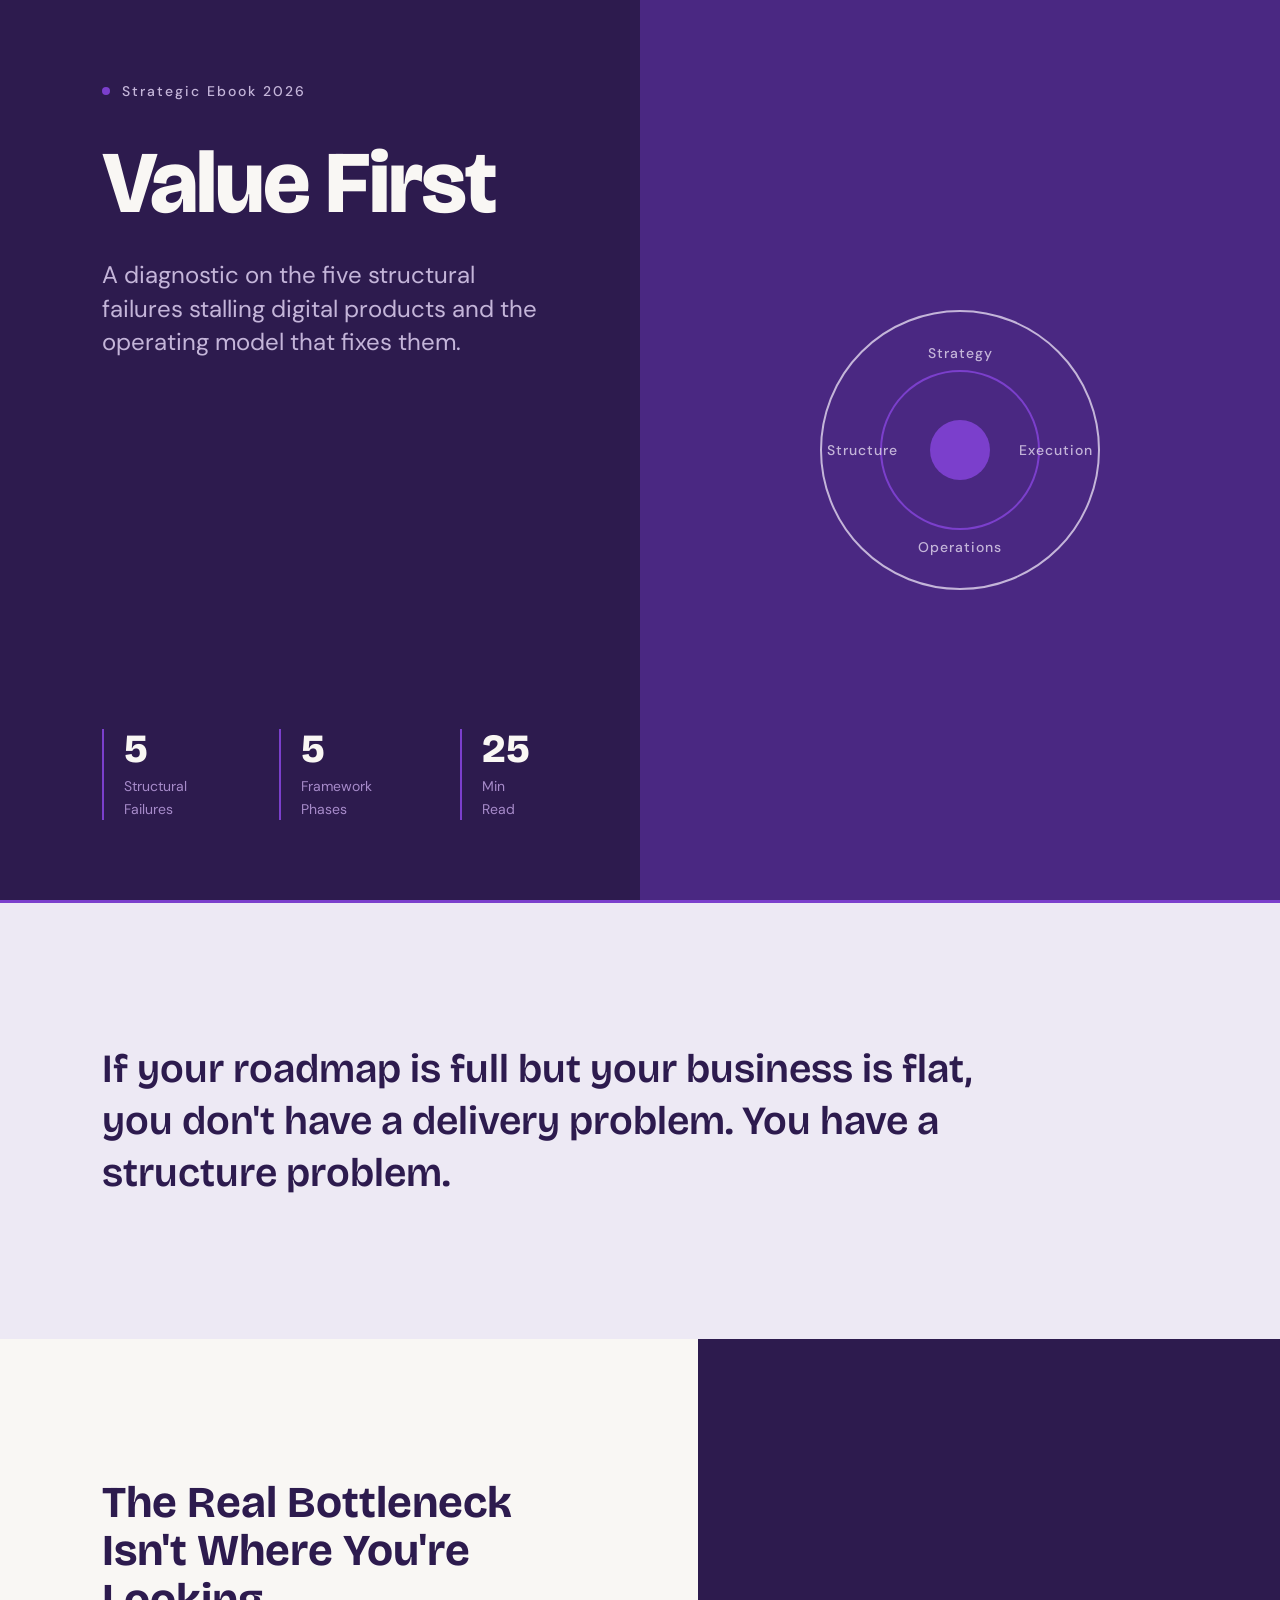
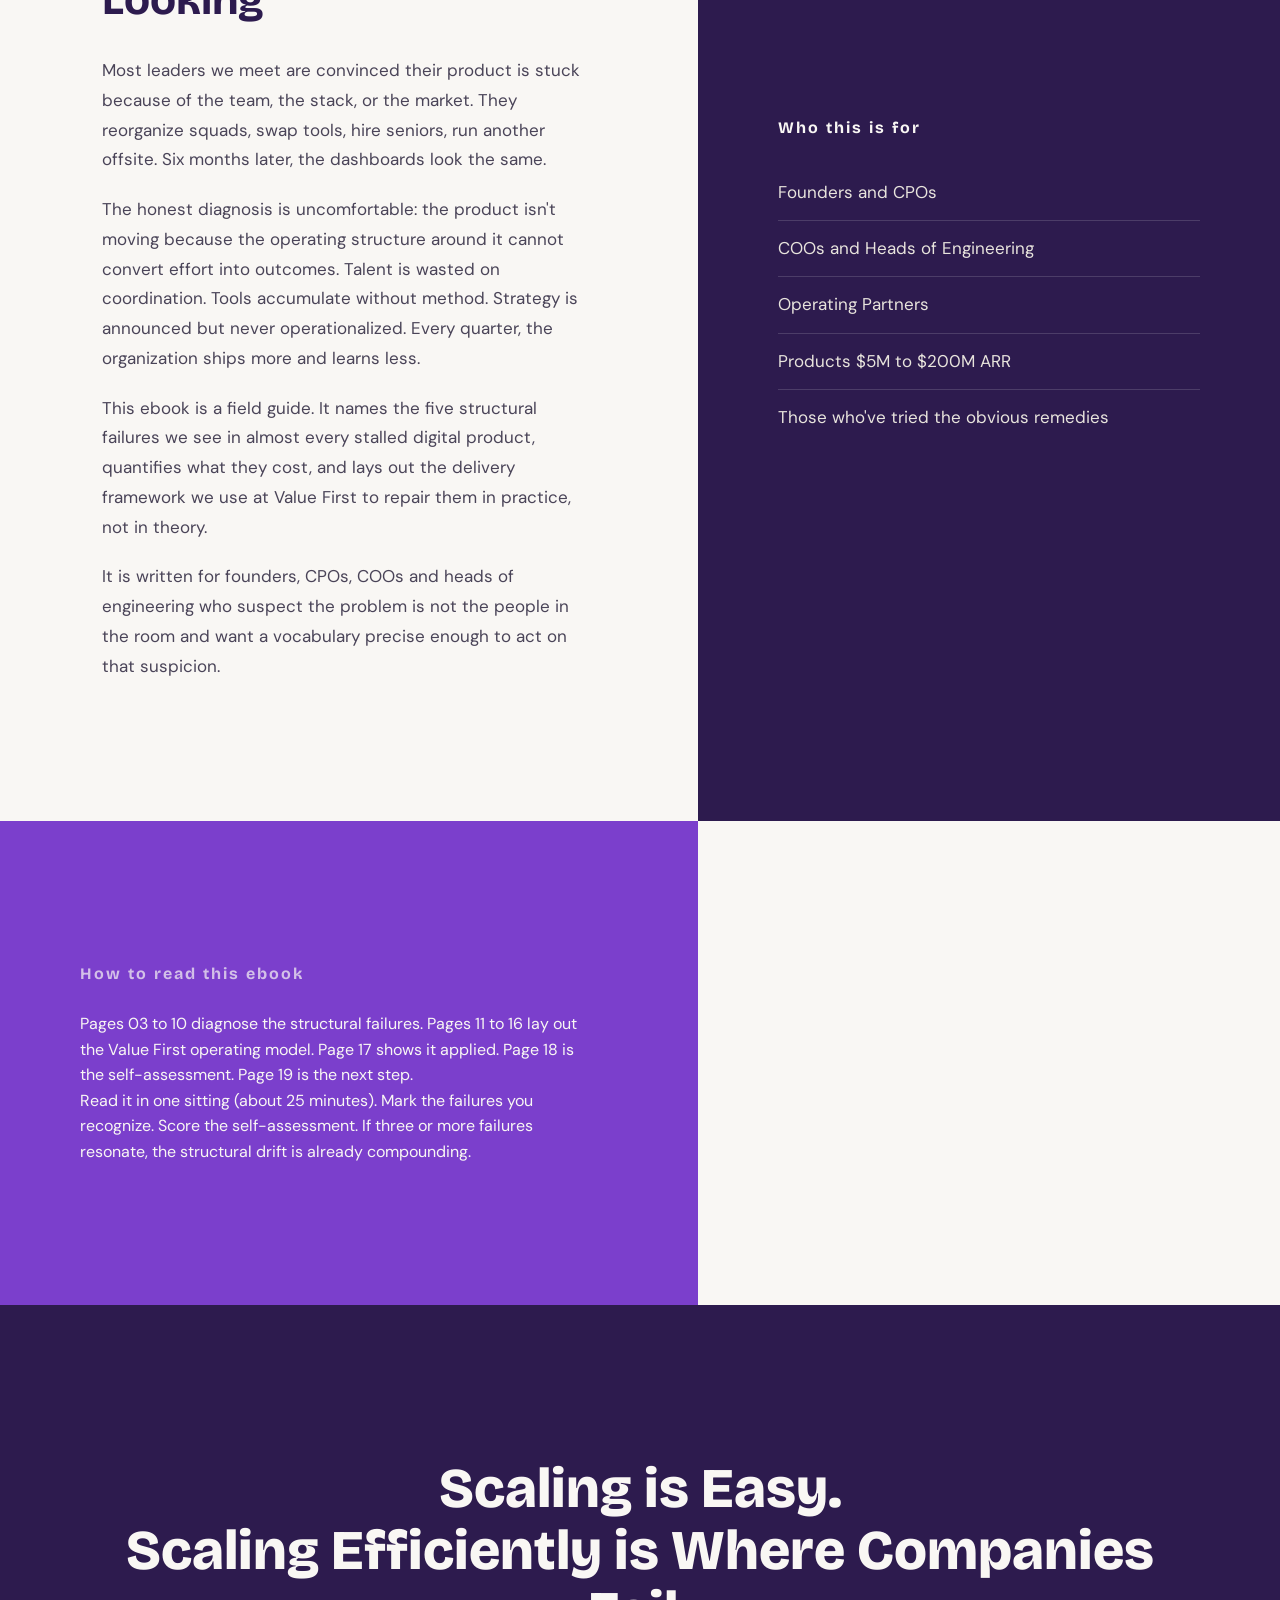
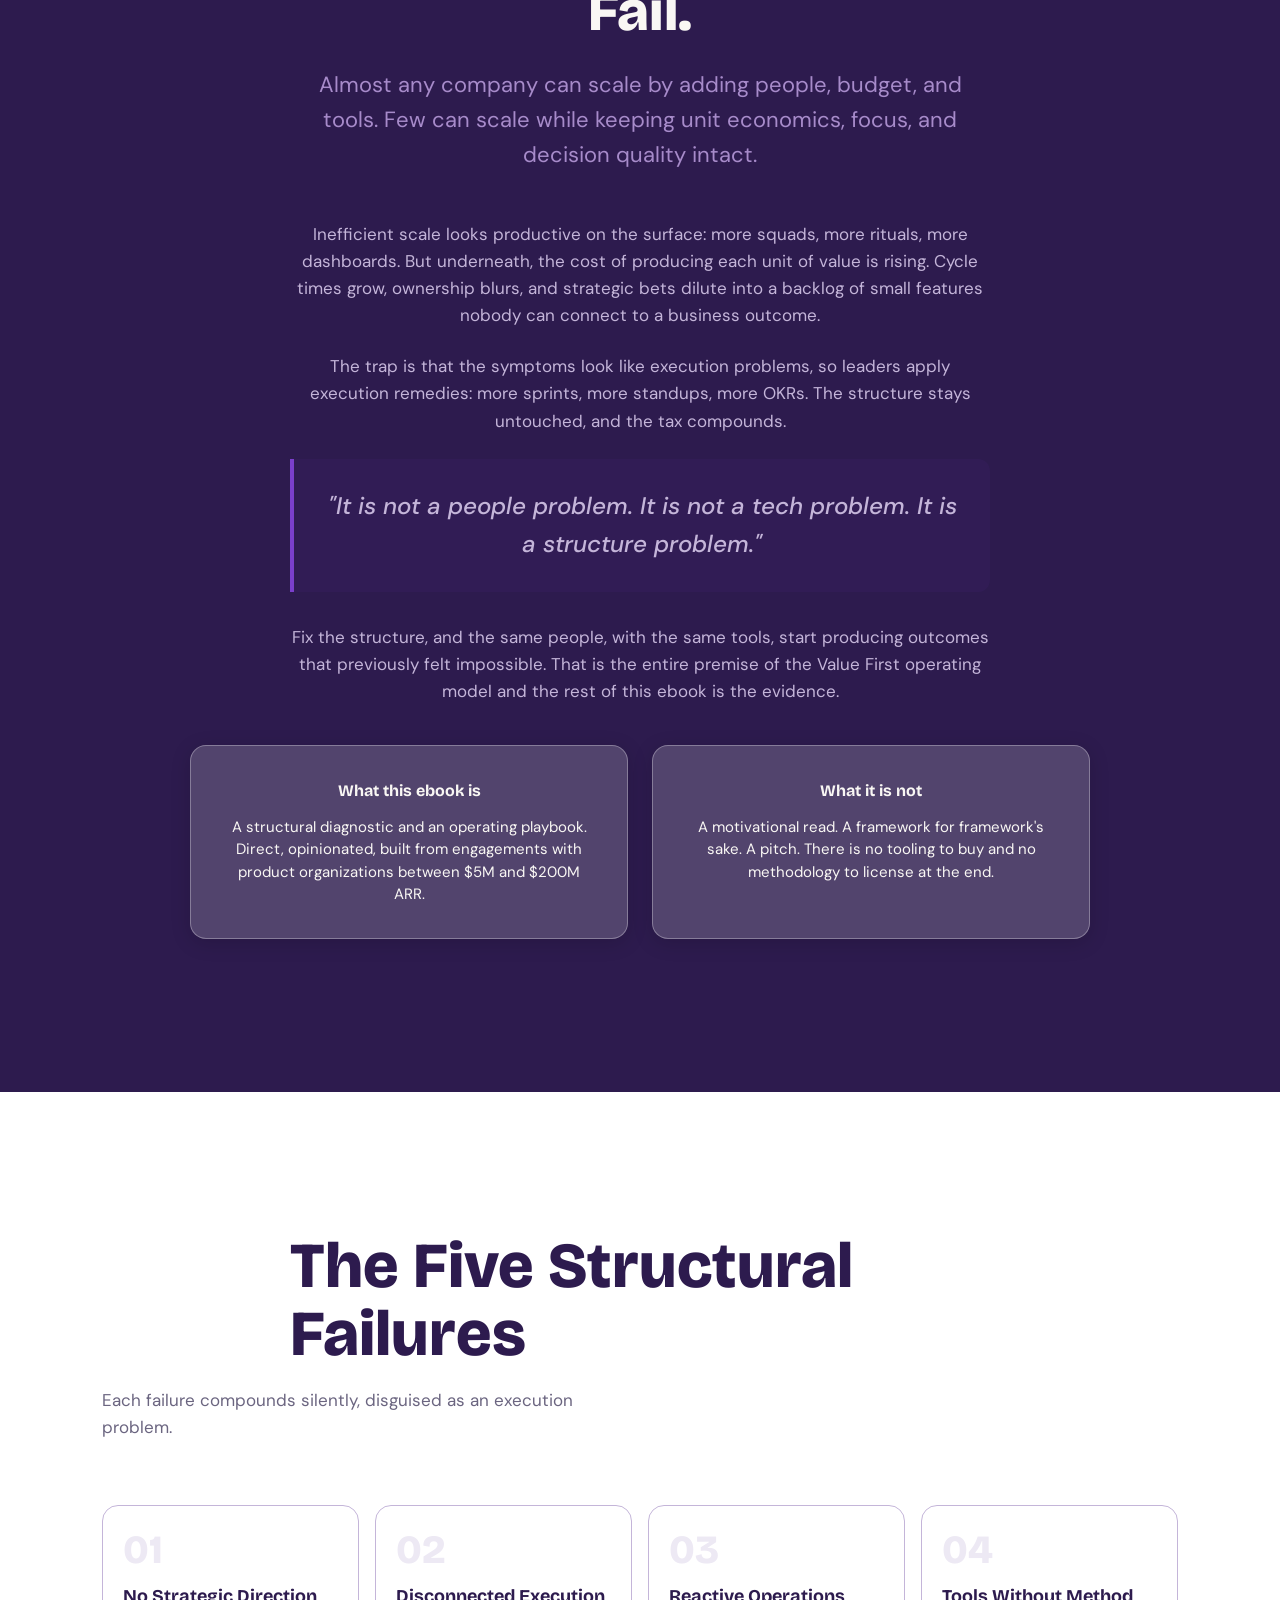
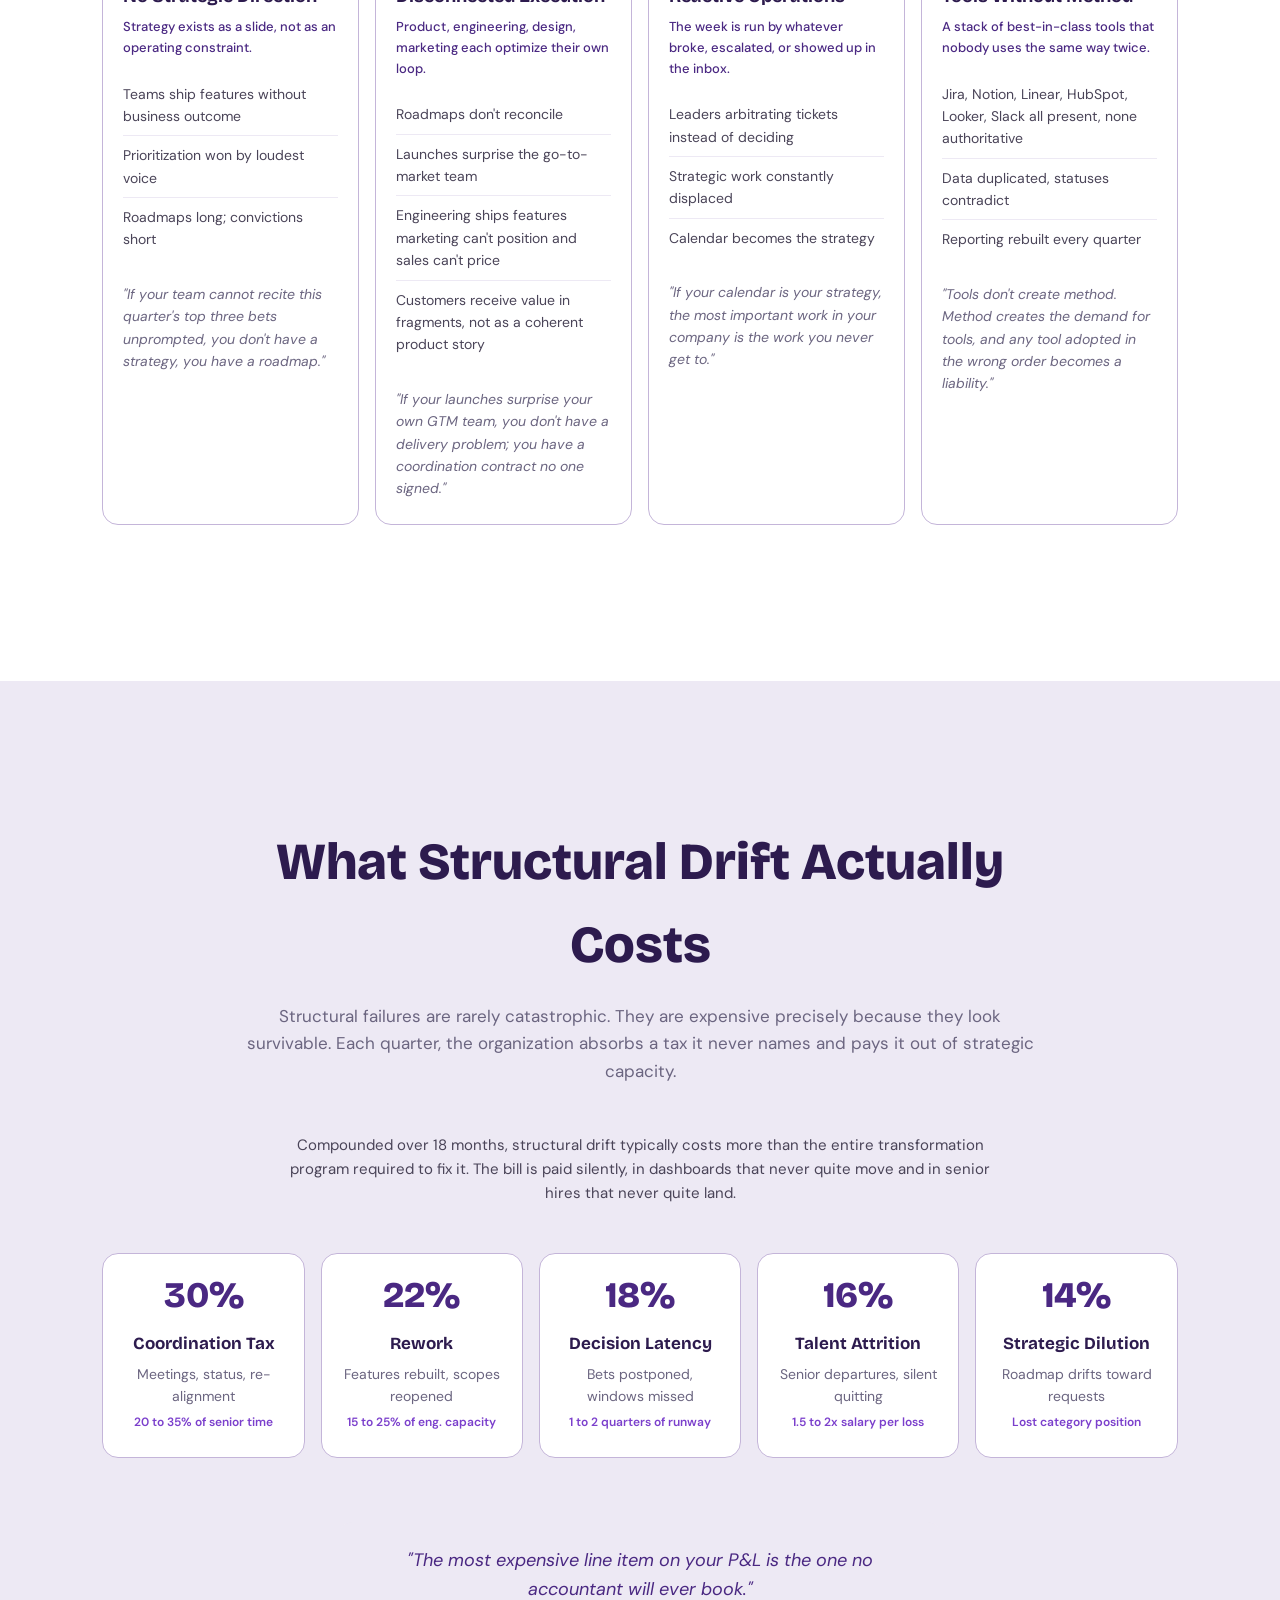
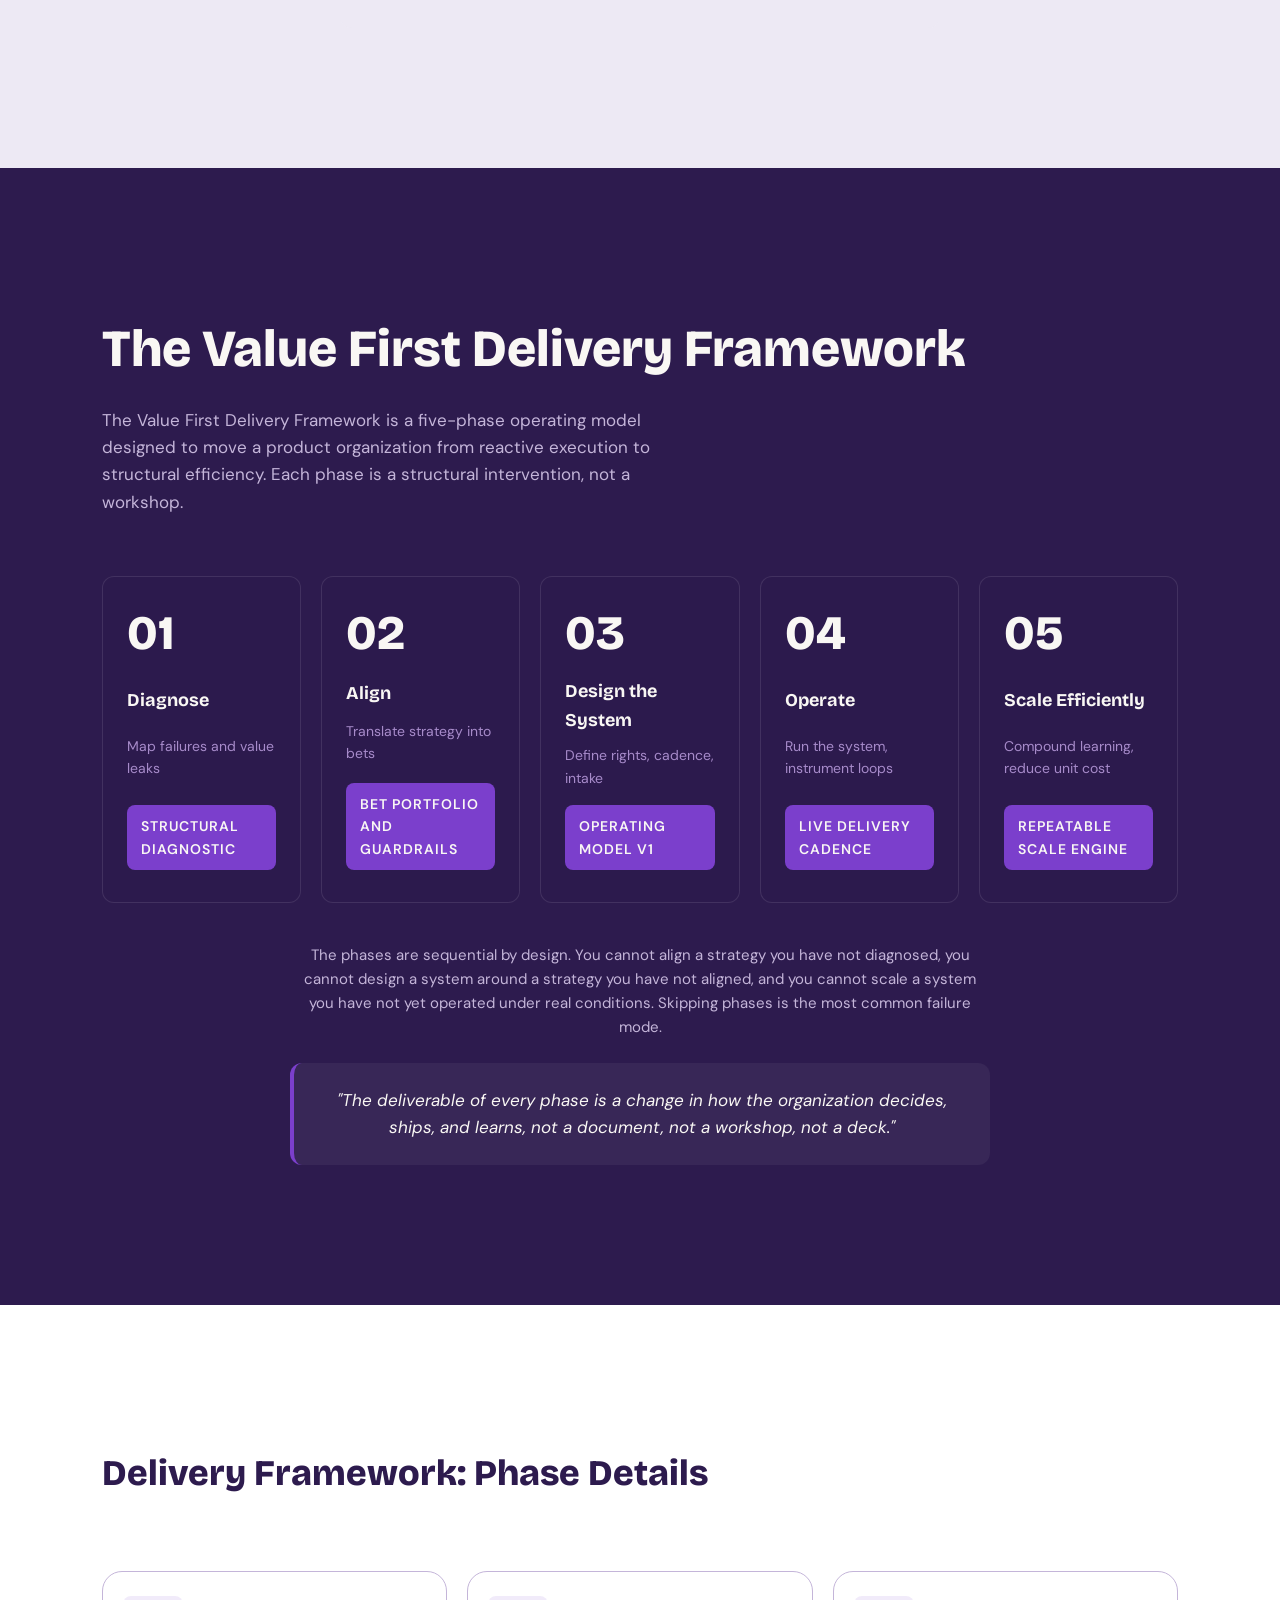
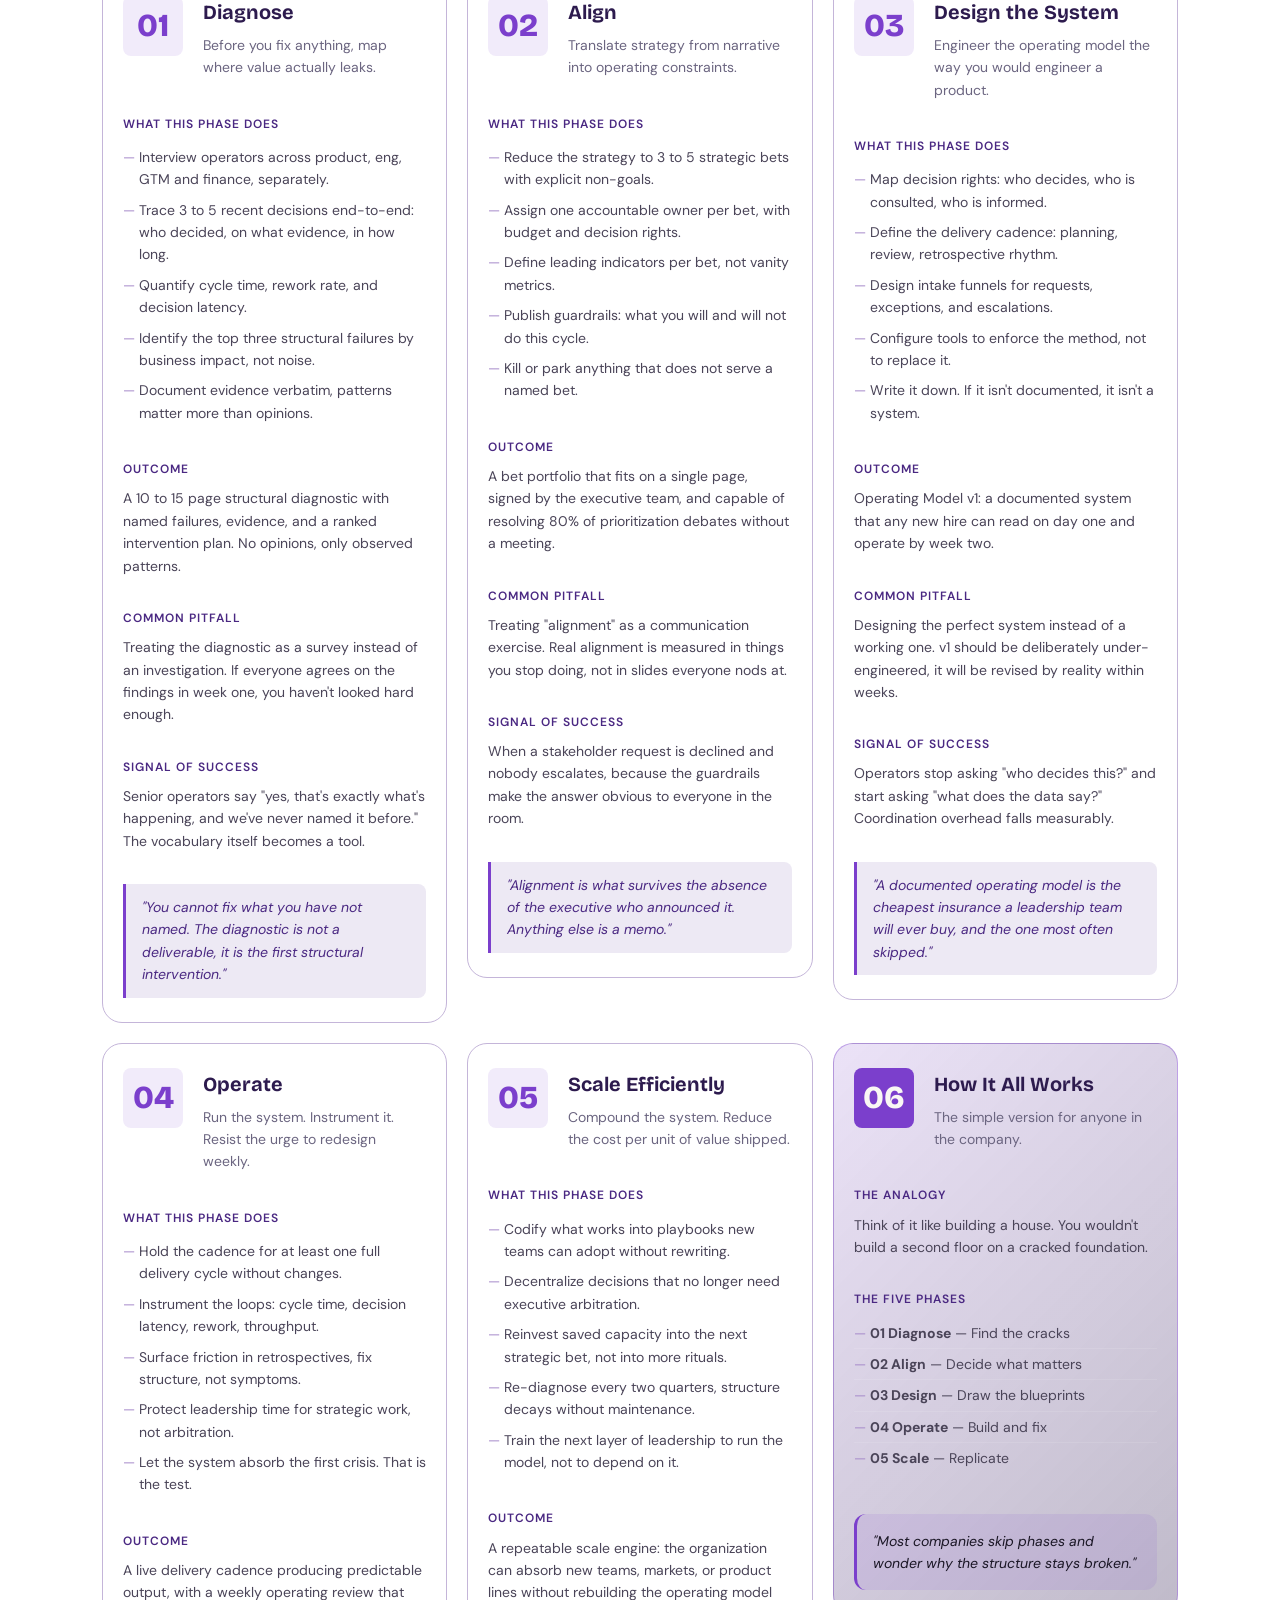
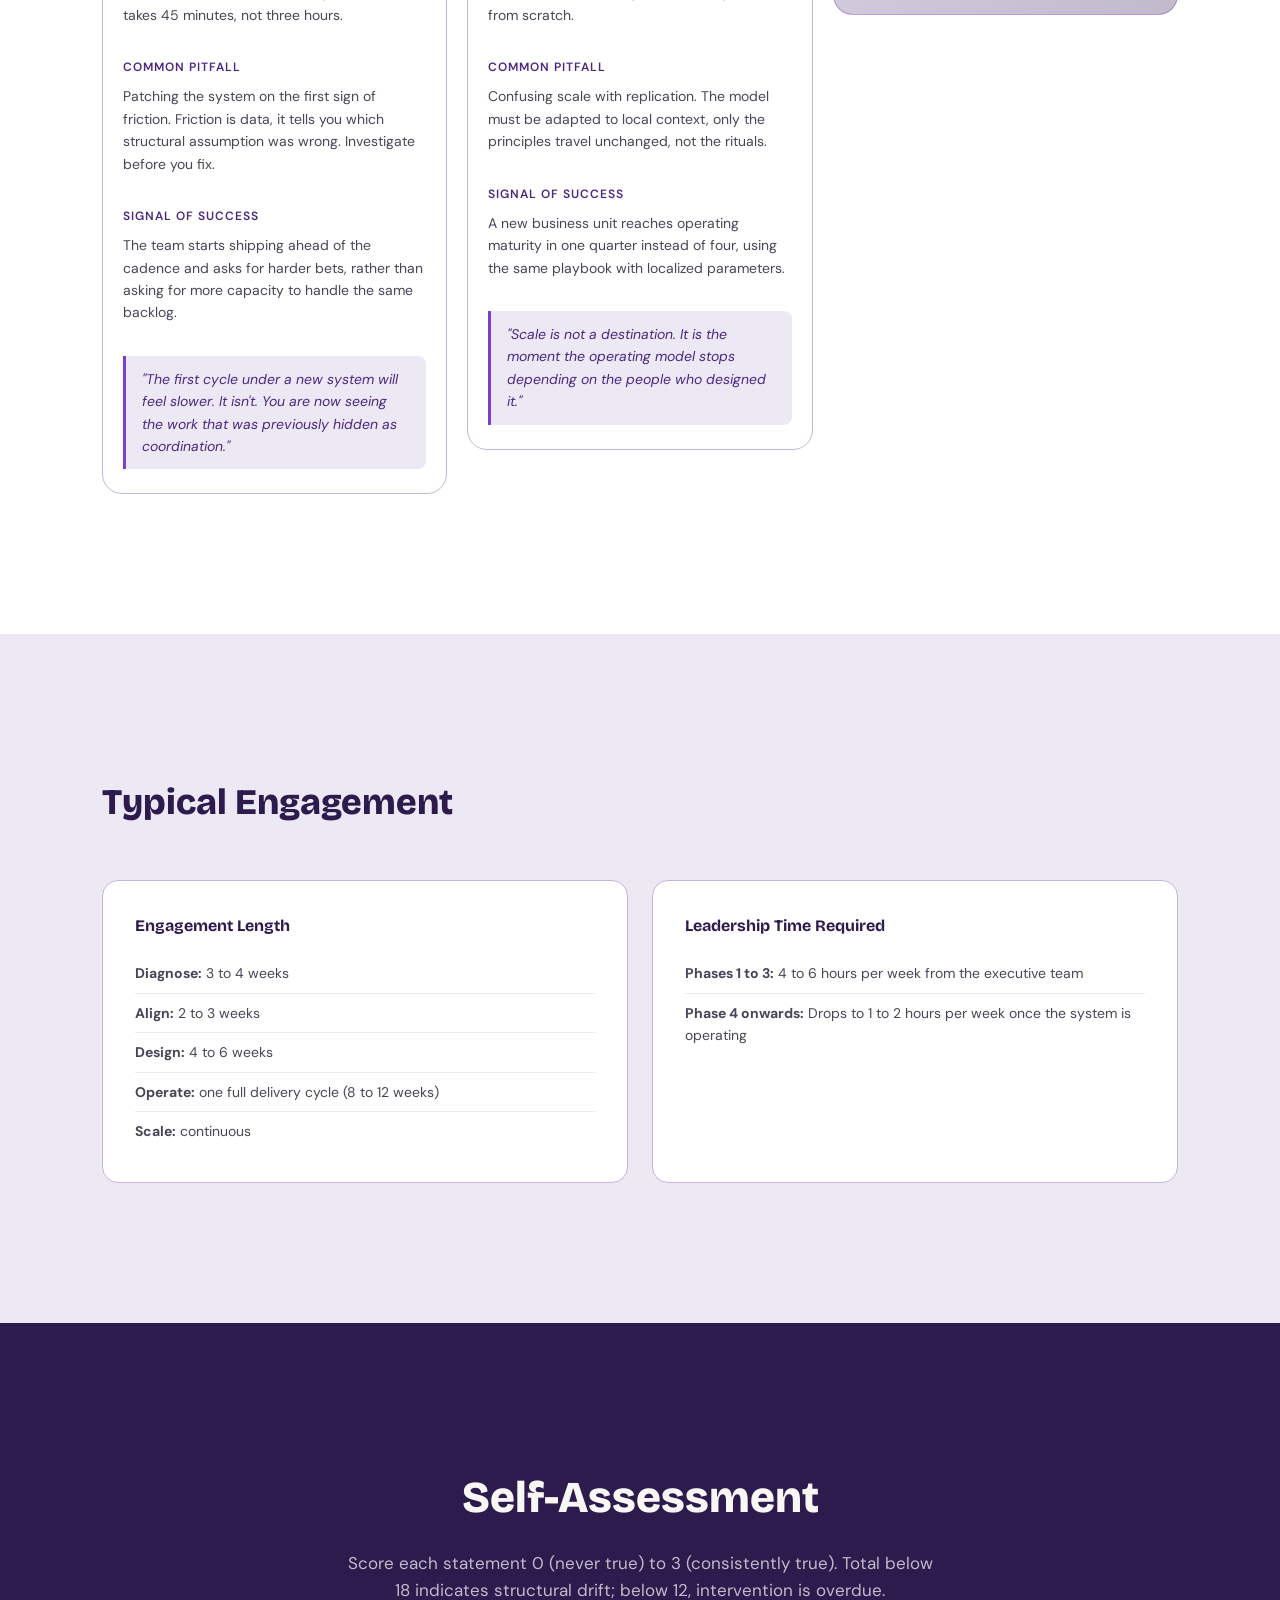
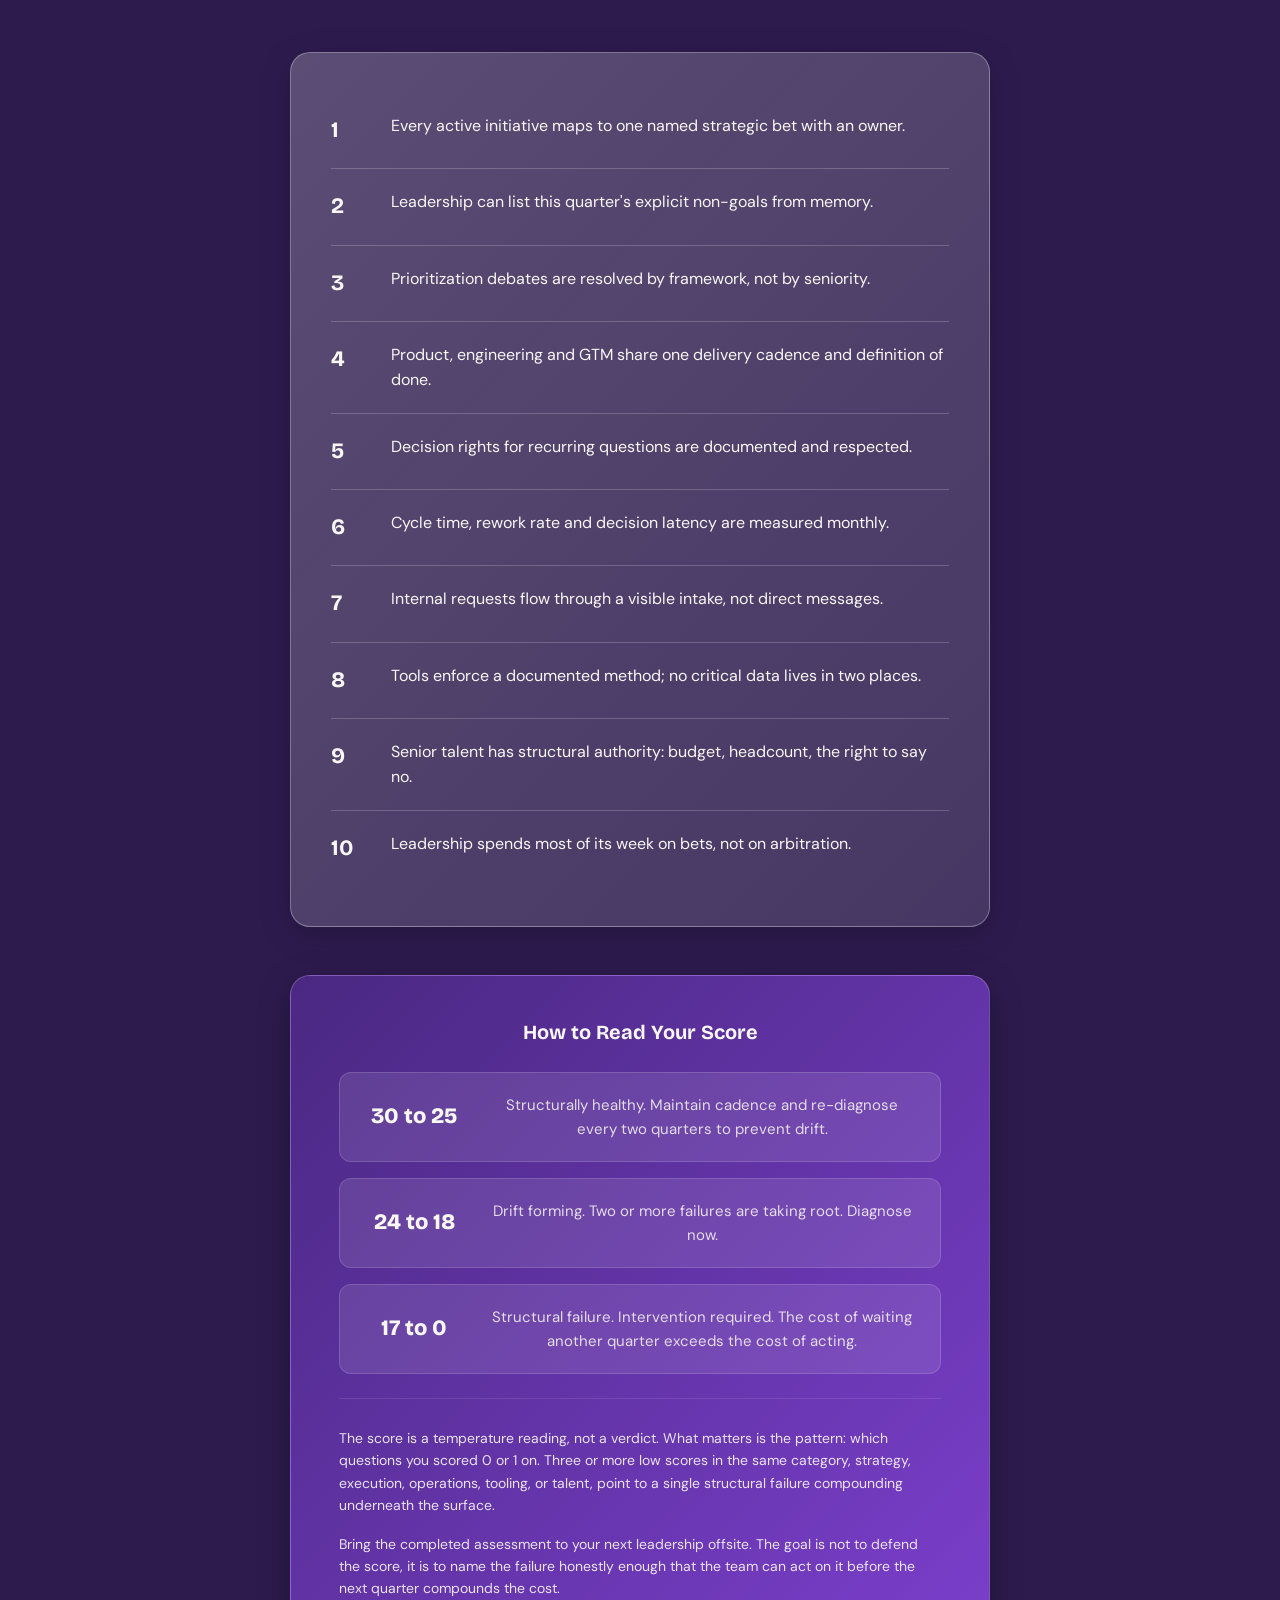
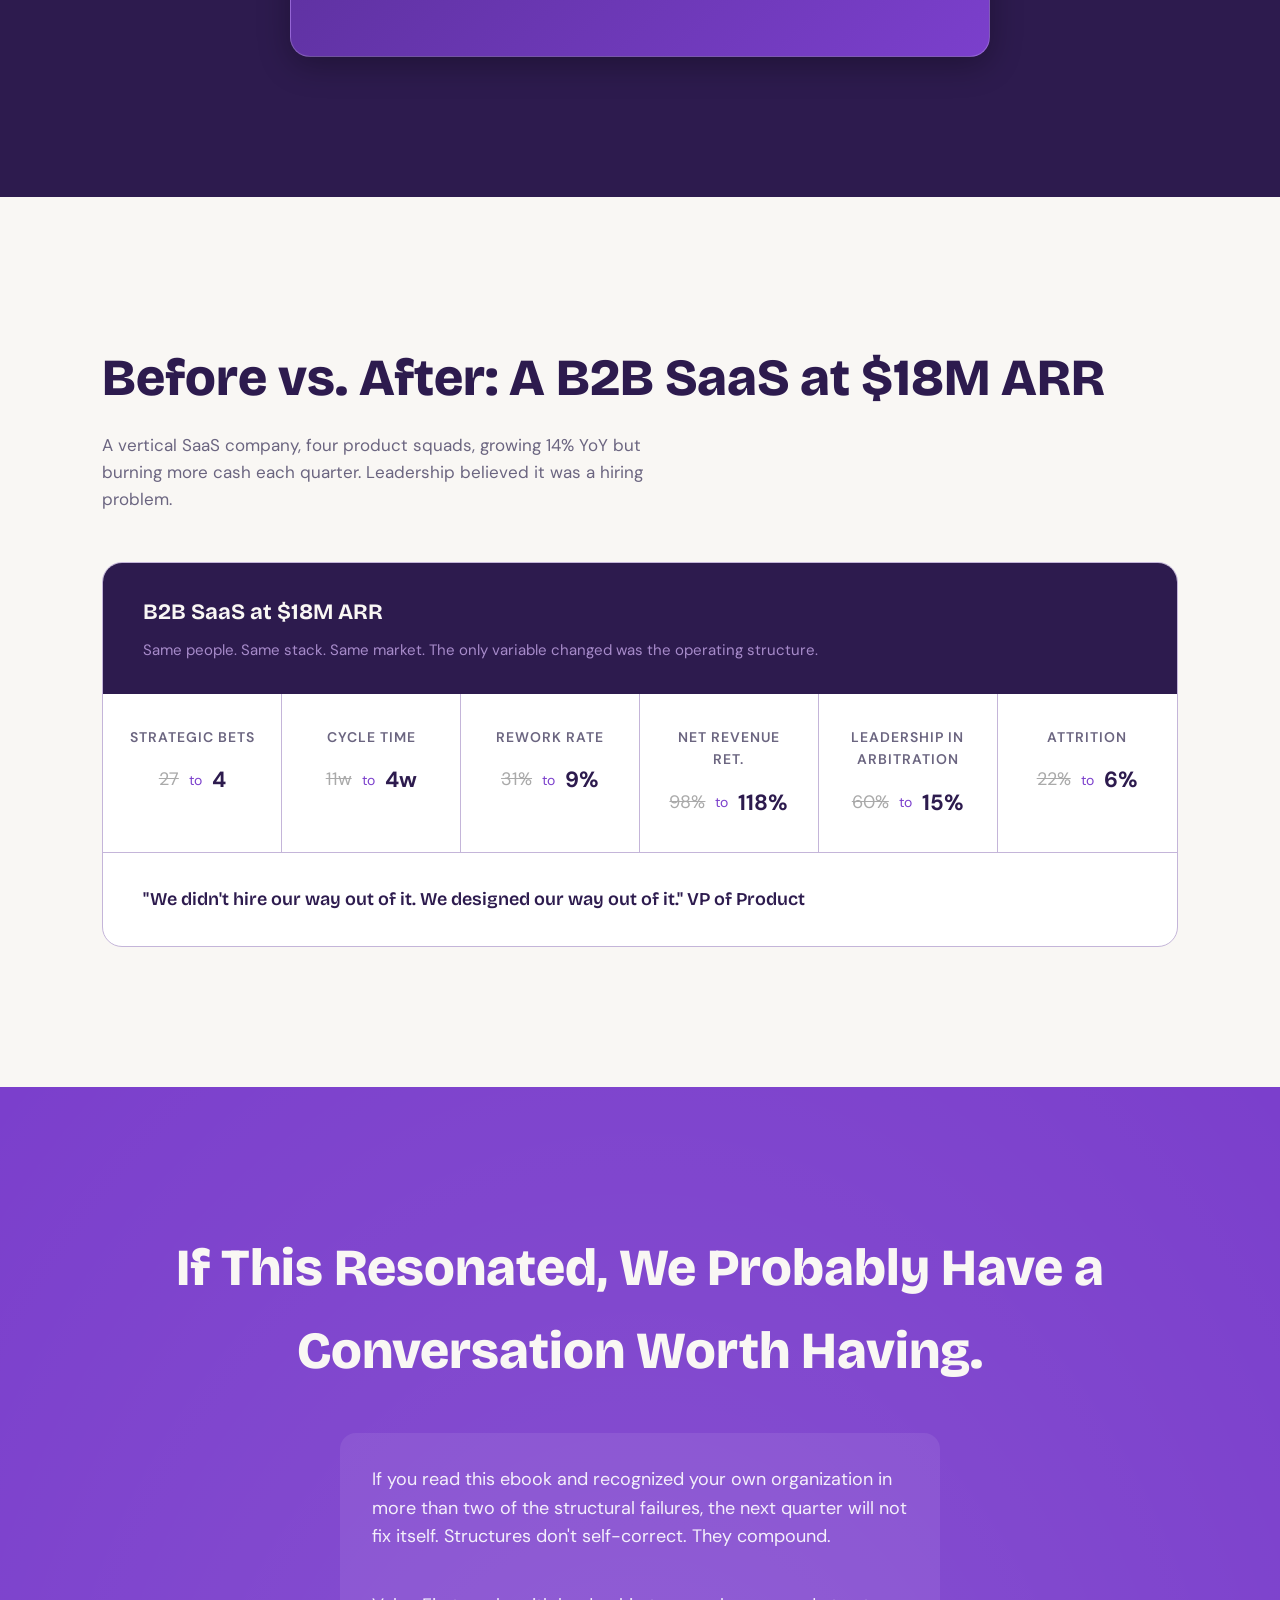
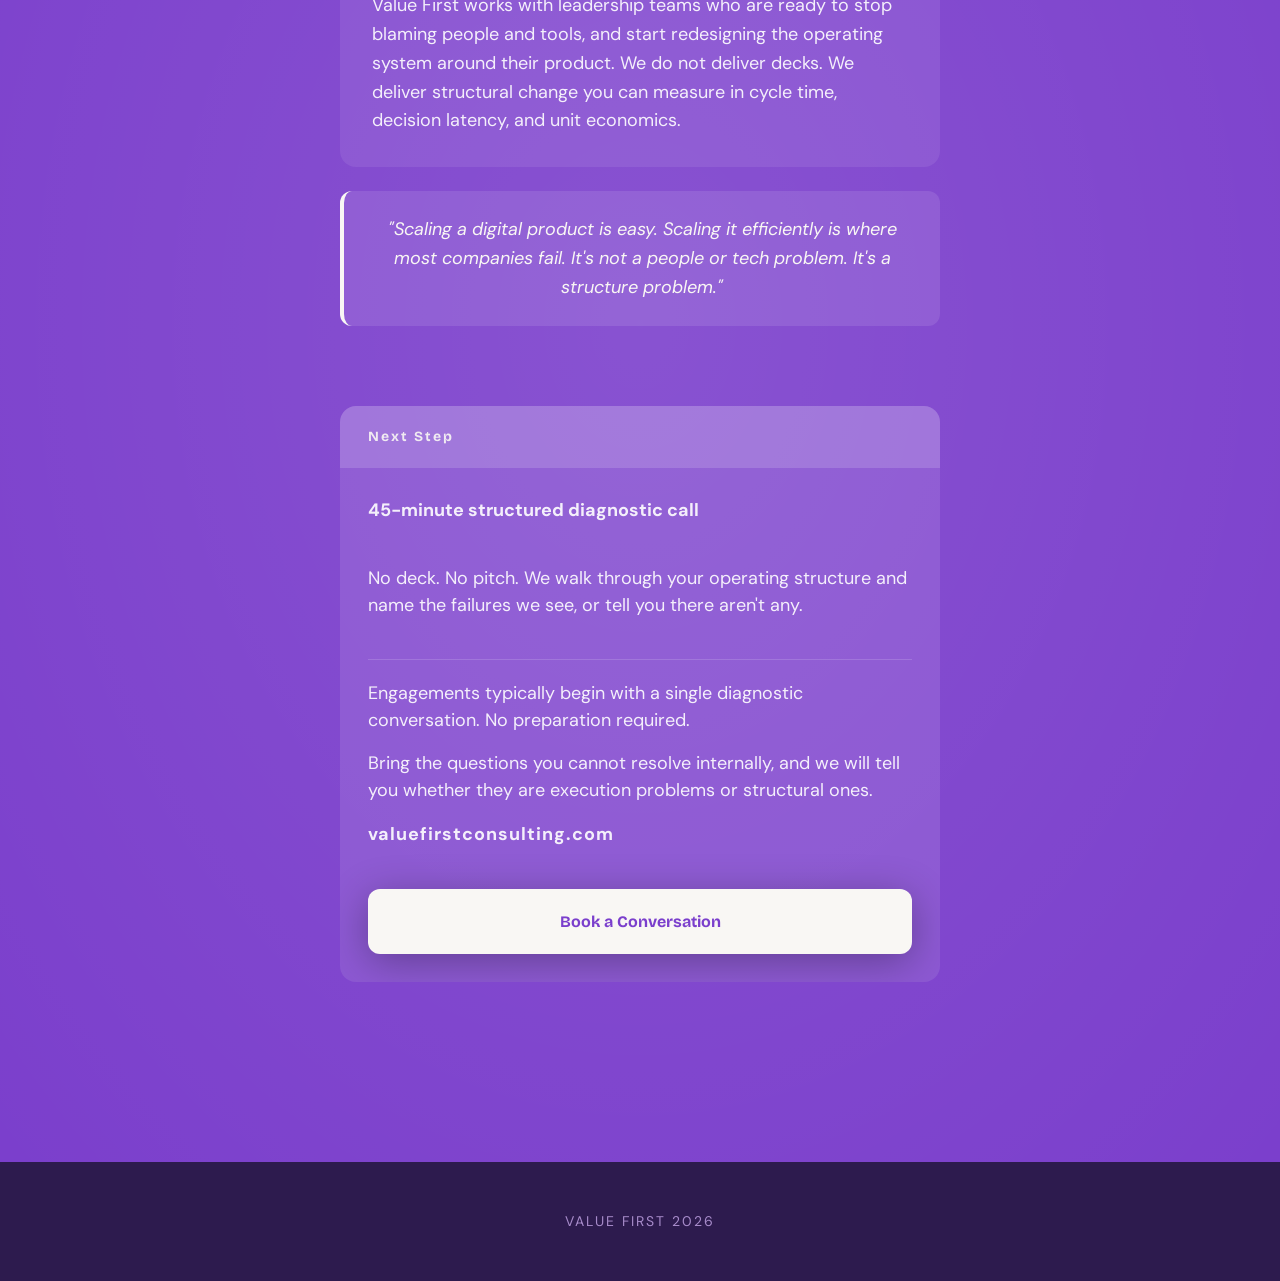
==== commit a802281d: "fix: add missing Failure 2 content from original text" ====
--- a/valuefirst-presentation.html
+++ b/valuefirst-presentation.html
@@ -1870,7 +1870,7 @@
     <section class="intro-section">
         <div class="intro-text">
             <h2>The Real Bottleneck Isn't Where You're Looking</h2>
-            <p>Most leaders are convinced their product is stuck because of the team, the stack, or the market. They reorganize squads, swap tools, hire seniors, run another offsite. Six months later, the dashboards look the same.</p>
+            <p>Most leaders we meet are convinced their product is stuck because of the team, the stack, or the market. They reorganize squads, swap tools, hire seniors, run another offsite. Six months later, the dashboards look the same.</p>
             <p>The honest diagnosis is uncomfortable: the product isn't moving because the operating structure around it cannot convert effort into outcomes. Talent is wasted on coordination. Tools accumulate without method. Strategy is announced but never operationalized. Every quarter, the organization ships more and learns less.</p>
             <p>This ebook is a field guide. It names the five structural failures we see in almost every stalled digital product, quantifies what they cost, and lays out the delivery framework we use at Value First to repair them in practice, not in theory.</p>
             <p>It is written for founders, CPOs, COOs and heads of engineering who suspect the problem is not the people in the room and want a vocabulary precise enough to act on that suspicion.</p>
@@ -1957,7 +1957,8 @@
                         <ul>
                             <li>Roadmaps don't reconcile</li>
                             <li>Launches surprise the go-to-market team</li>
-                            <li>Customers receive value in fragments</li>
+                            <li>Engineering ships features marketing can't position and sales can't price</li>
+                            <li>Customers receive value in fragments, not as a coherent product story</li>
                         </ul>
                     </div>
                     <div class="failure-section">
@@ -2082,7 +2083,8 @@
                 <ul>
                     <li>Roadmaps don't reconcile</li>
                     <li>Launches surprise the go-to-market team</li>
-                    <li>Customers receive value in fragments</li>
+                    <li>Engineering ships features marketing can't position and sales can't price</li>
+                    <li>Customers receive value in fragments, not as a coherent product story</li>
                 </ul>
                 <p class="quote-small">"If your launches surprise your own GTM team, you don't have a delivery problem; you have a coordination contract no one signed."</p>
             </div>
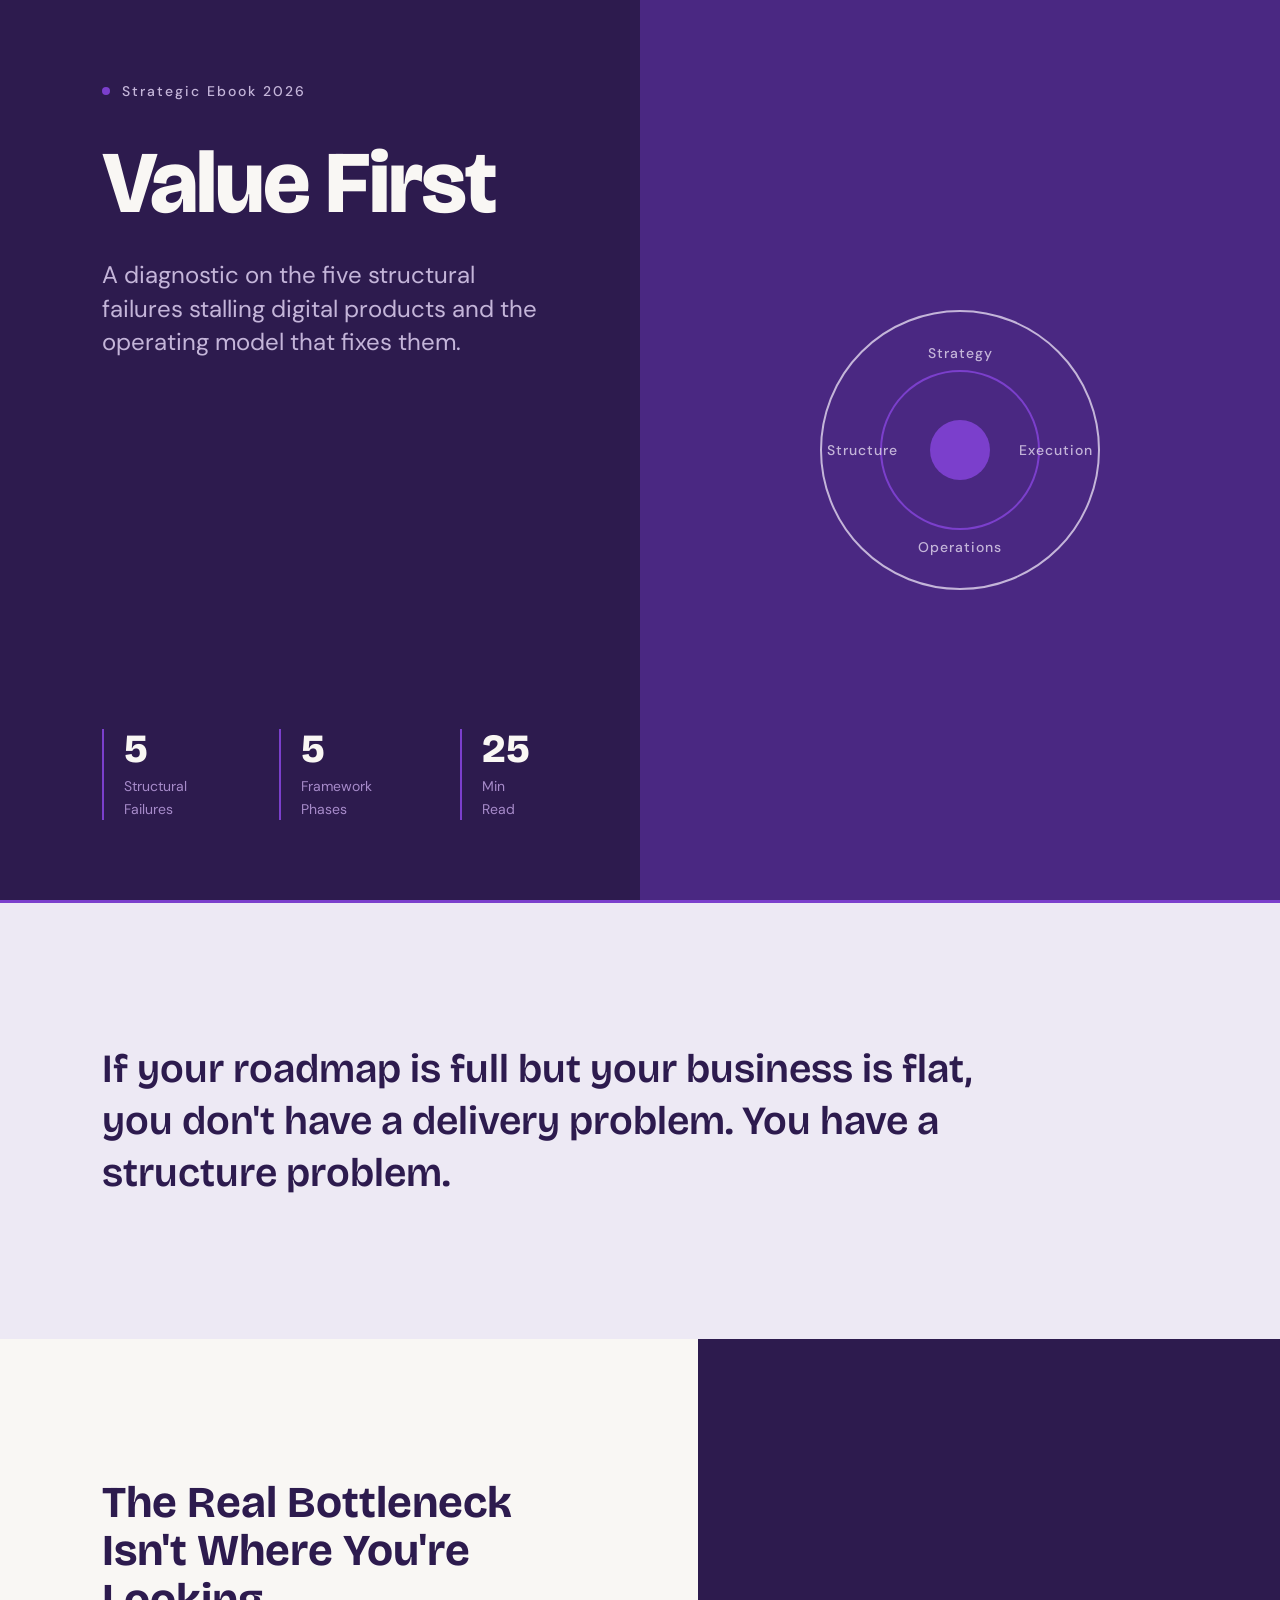
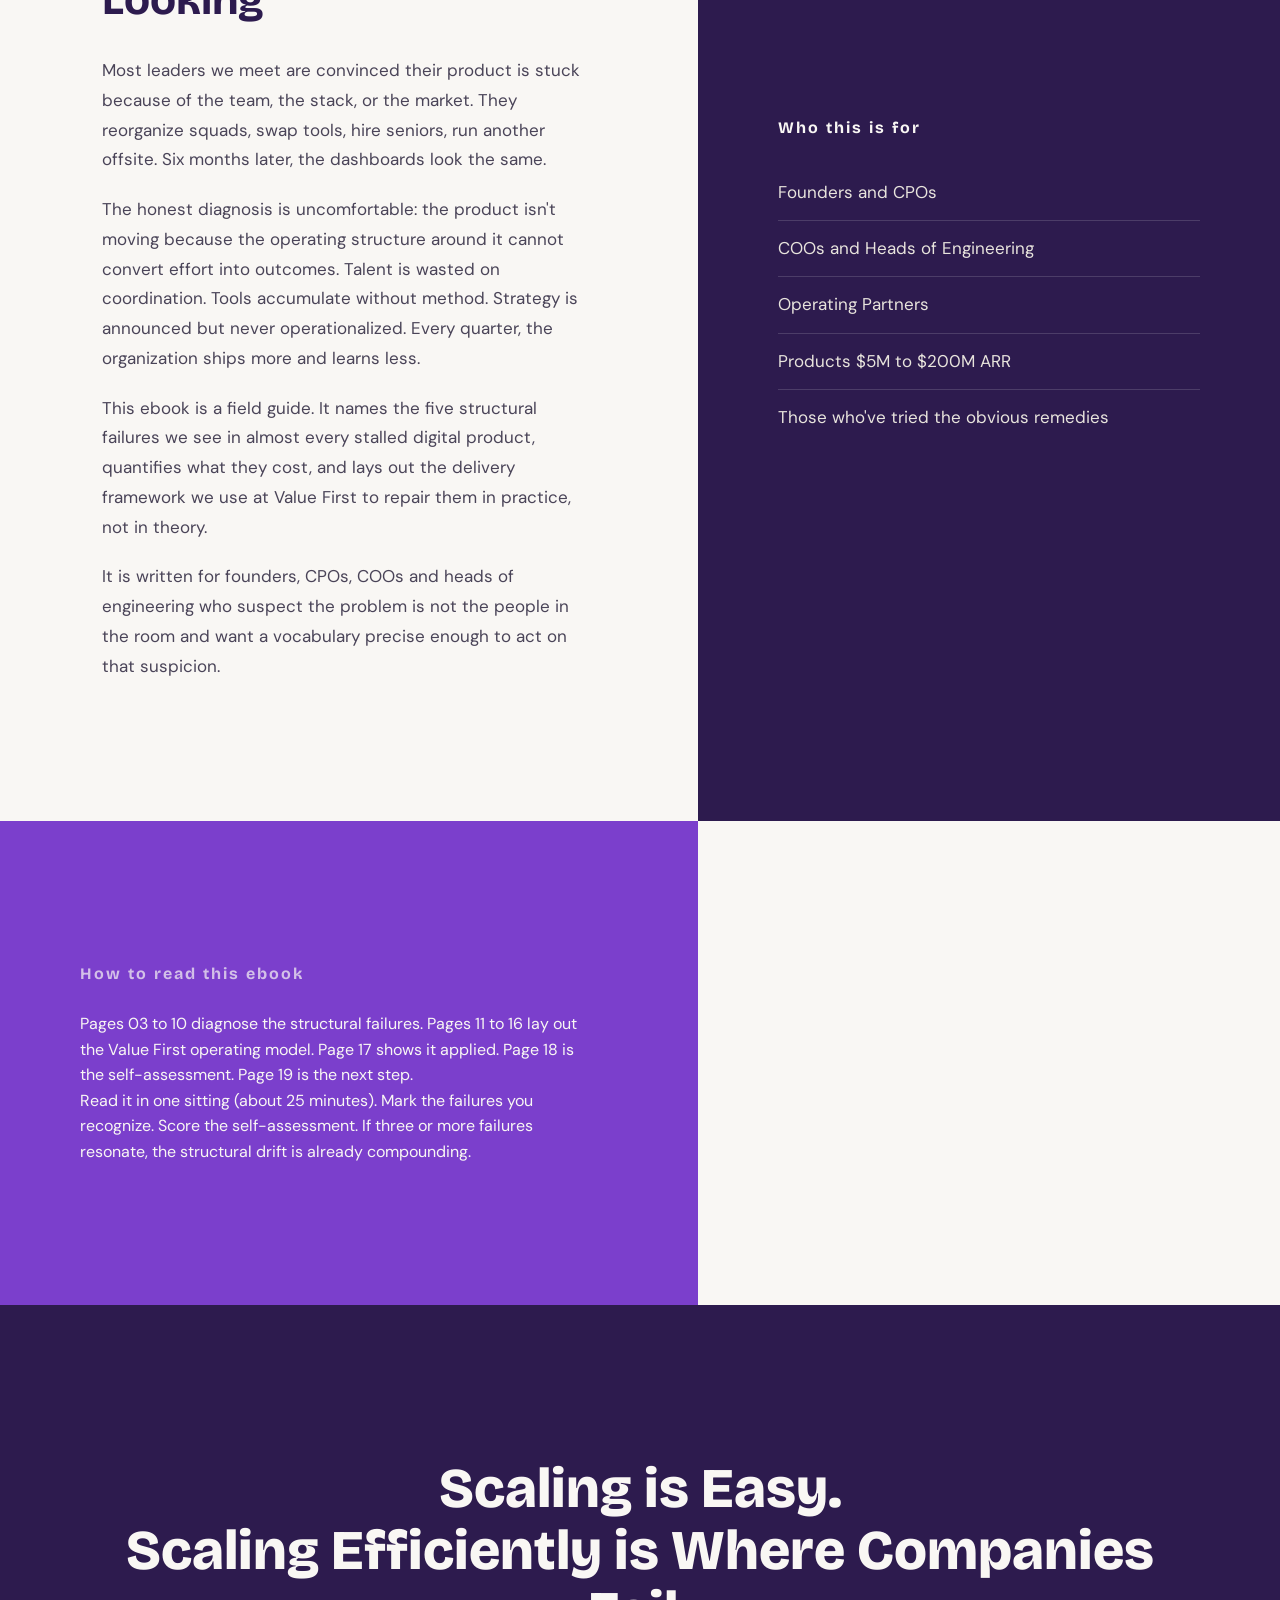
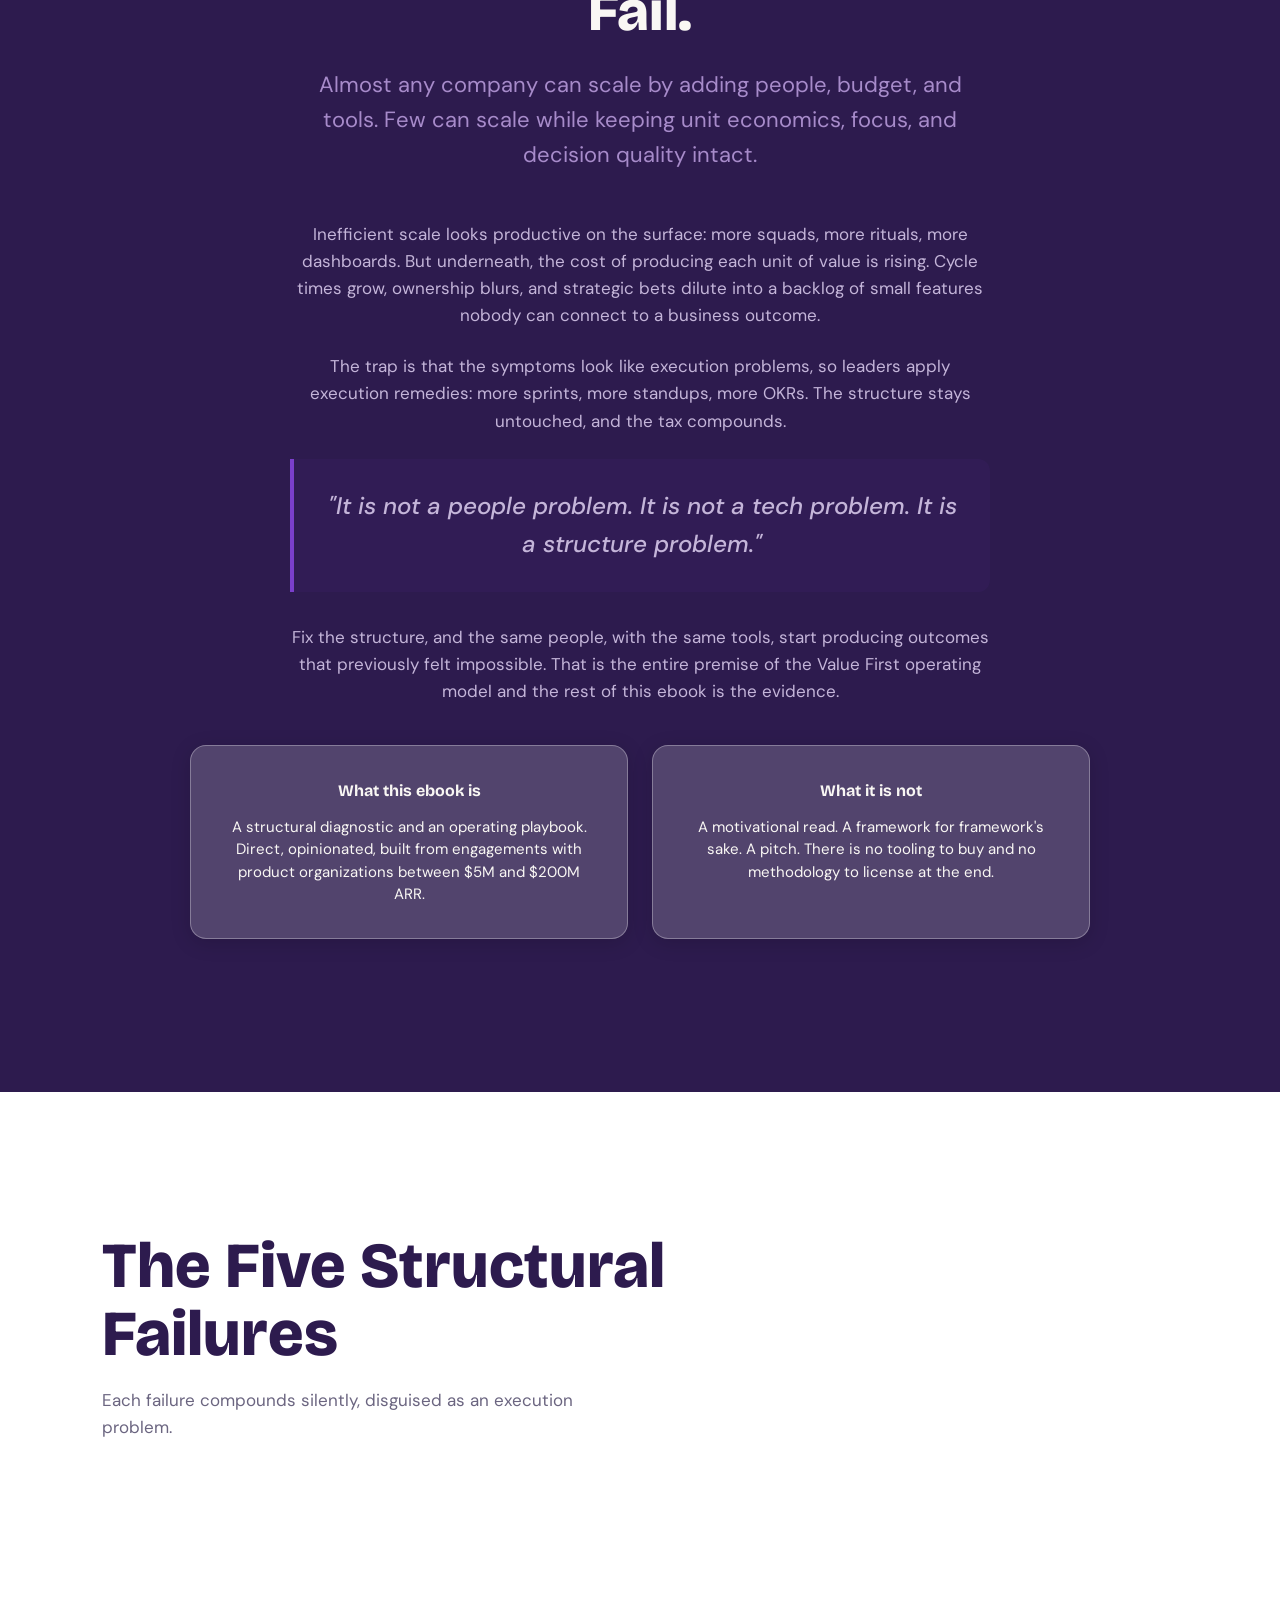
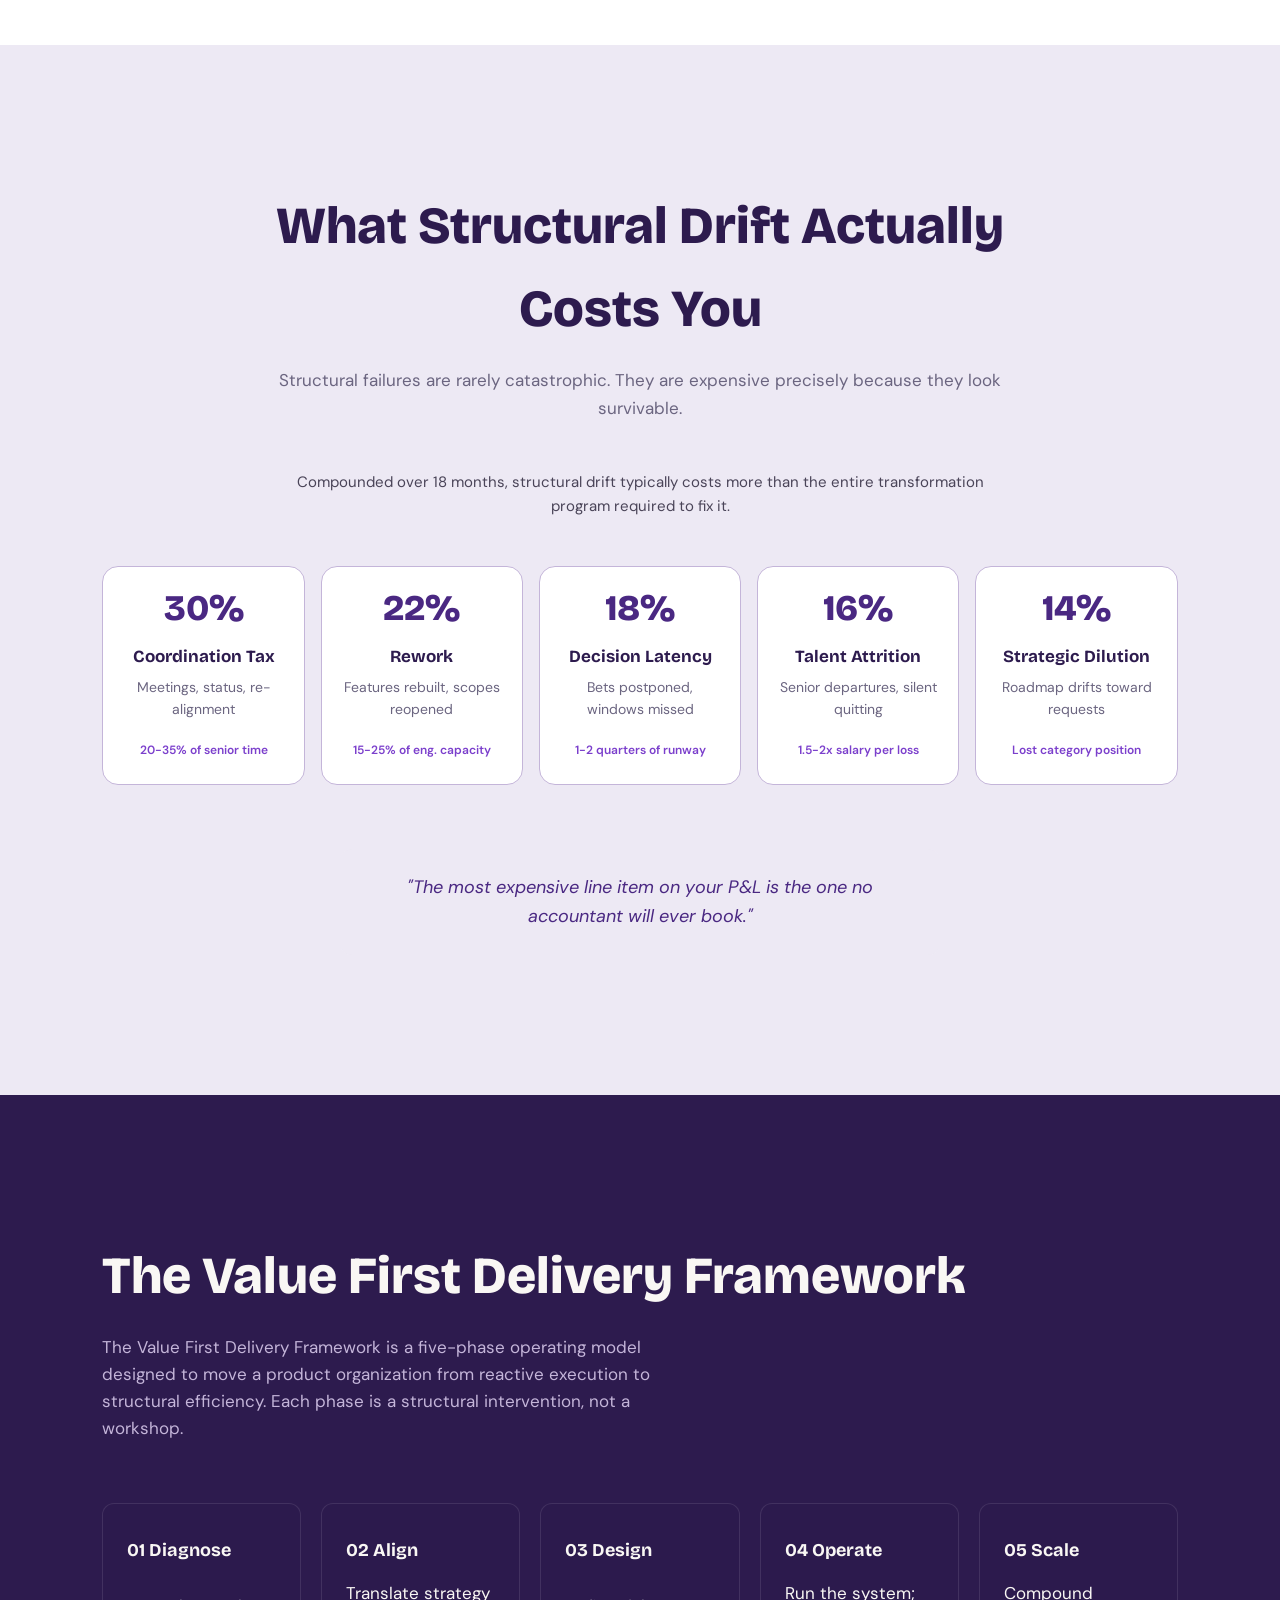
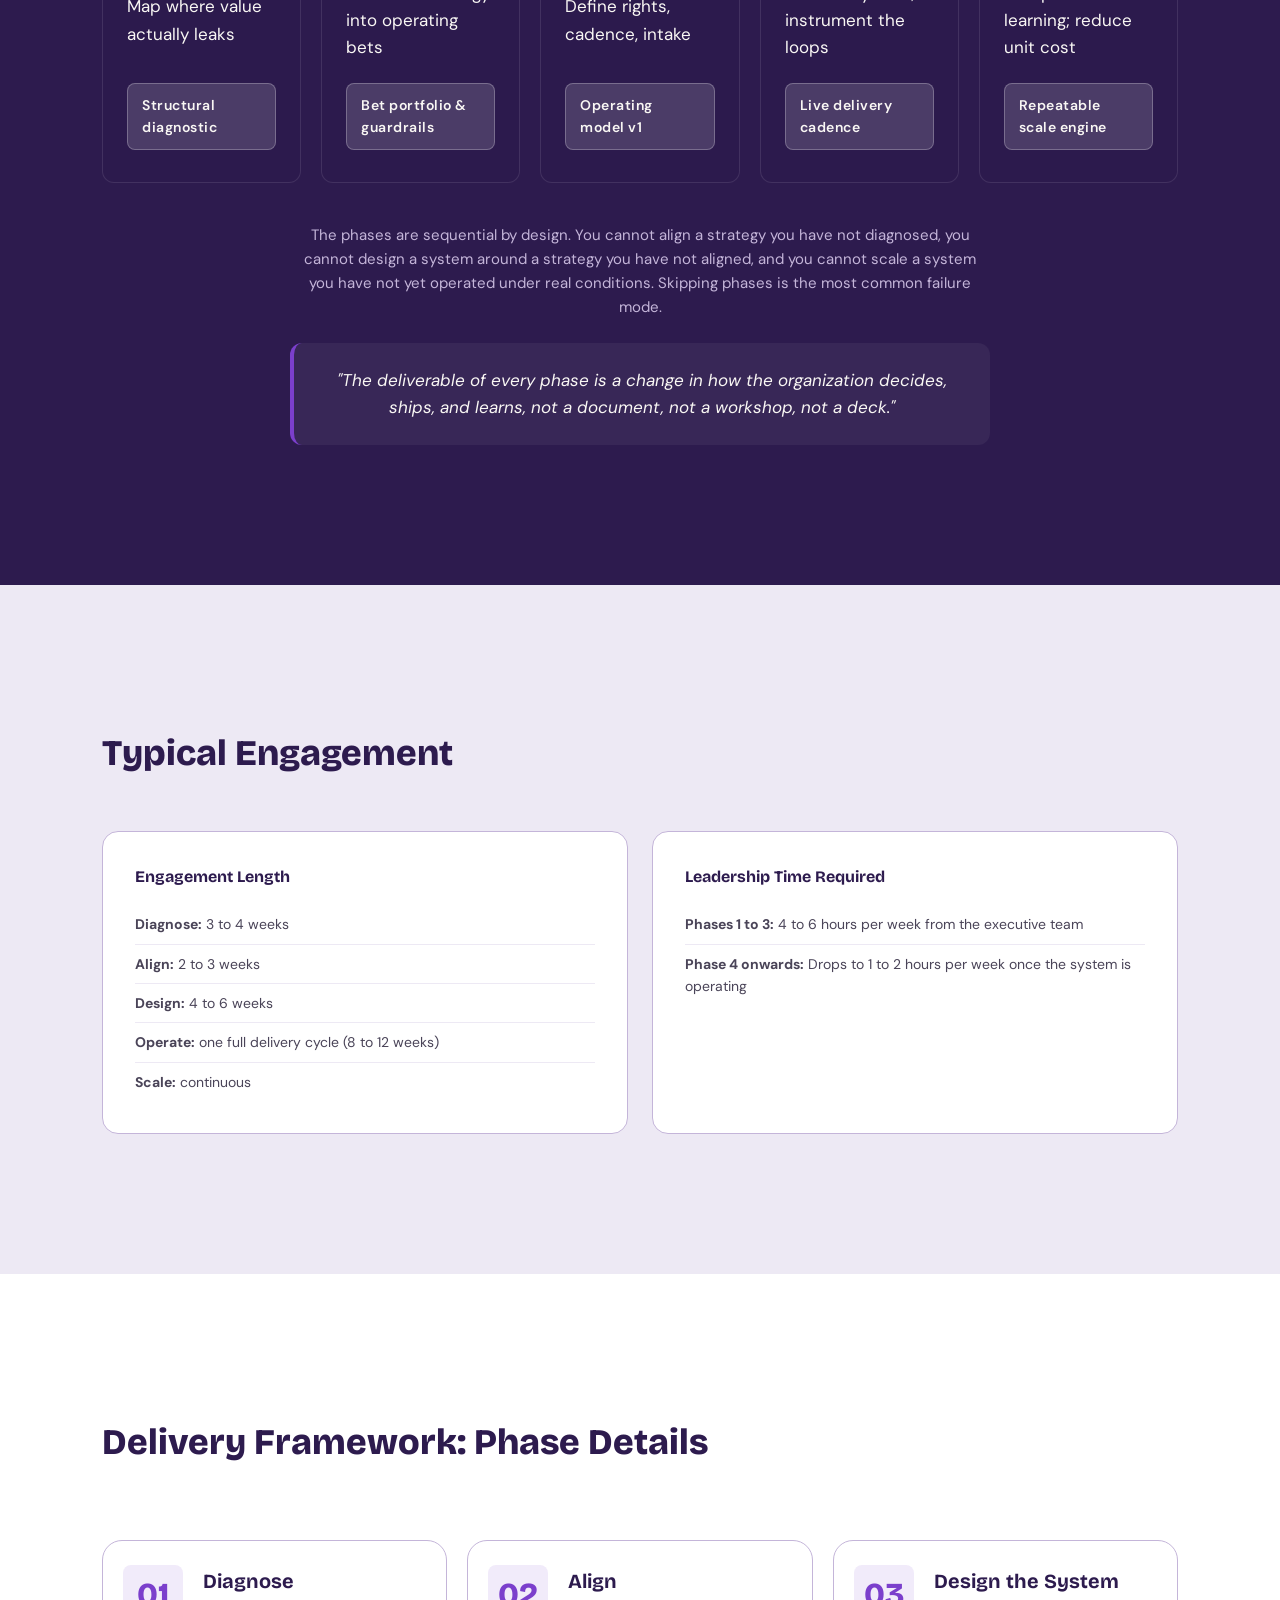
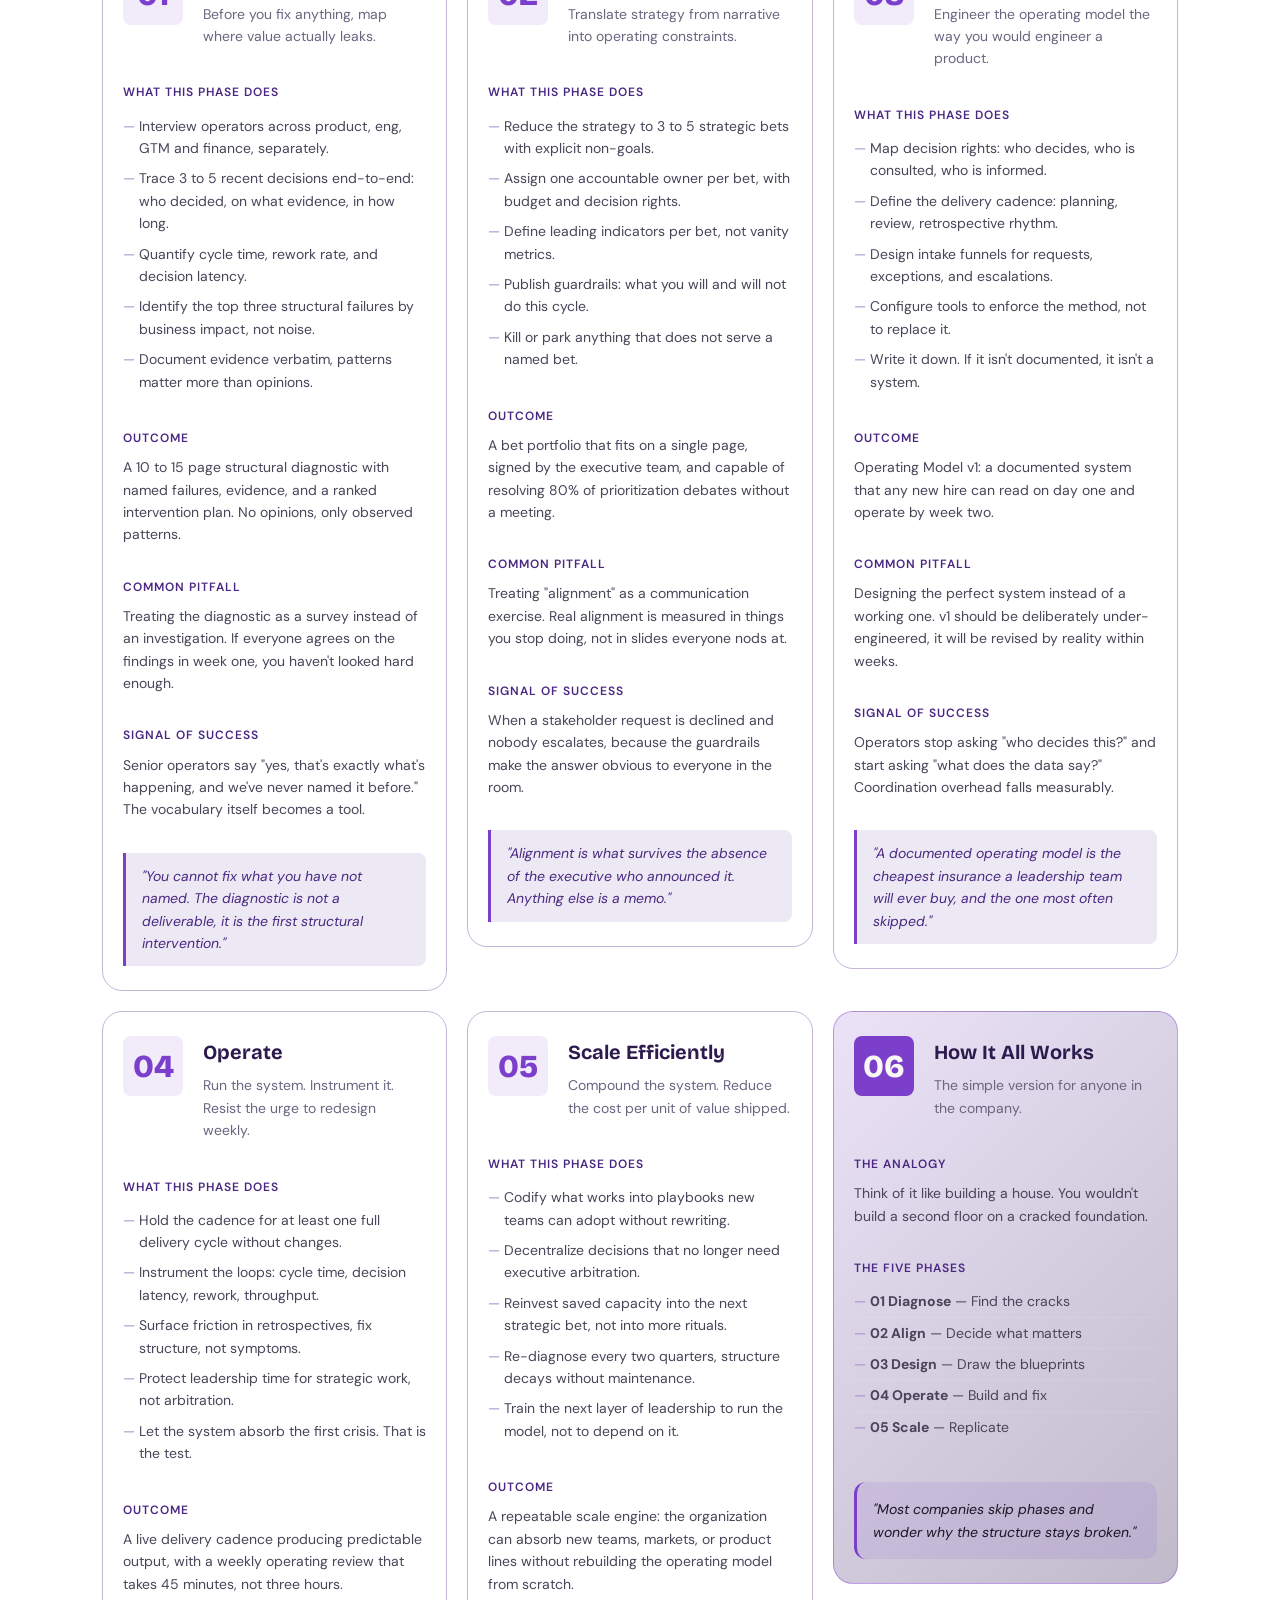
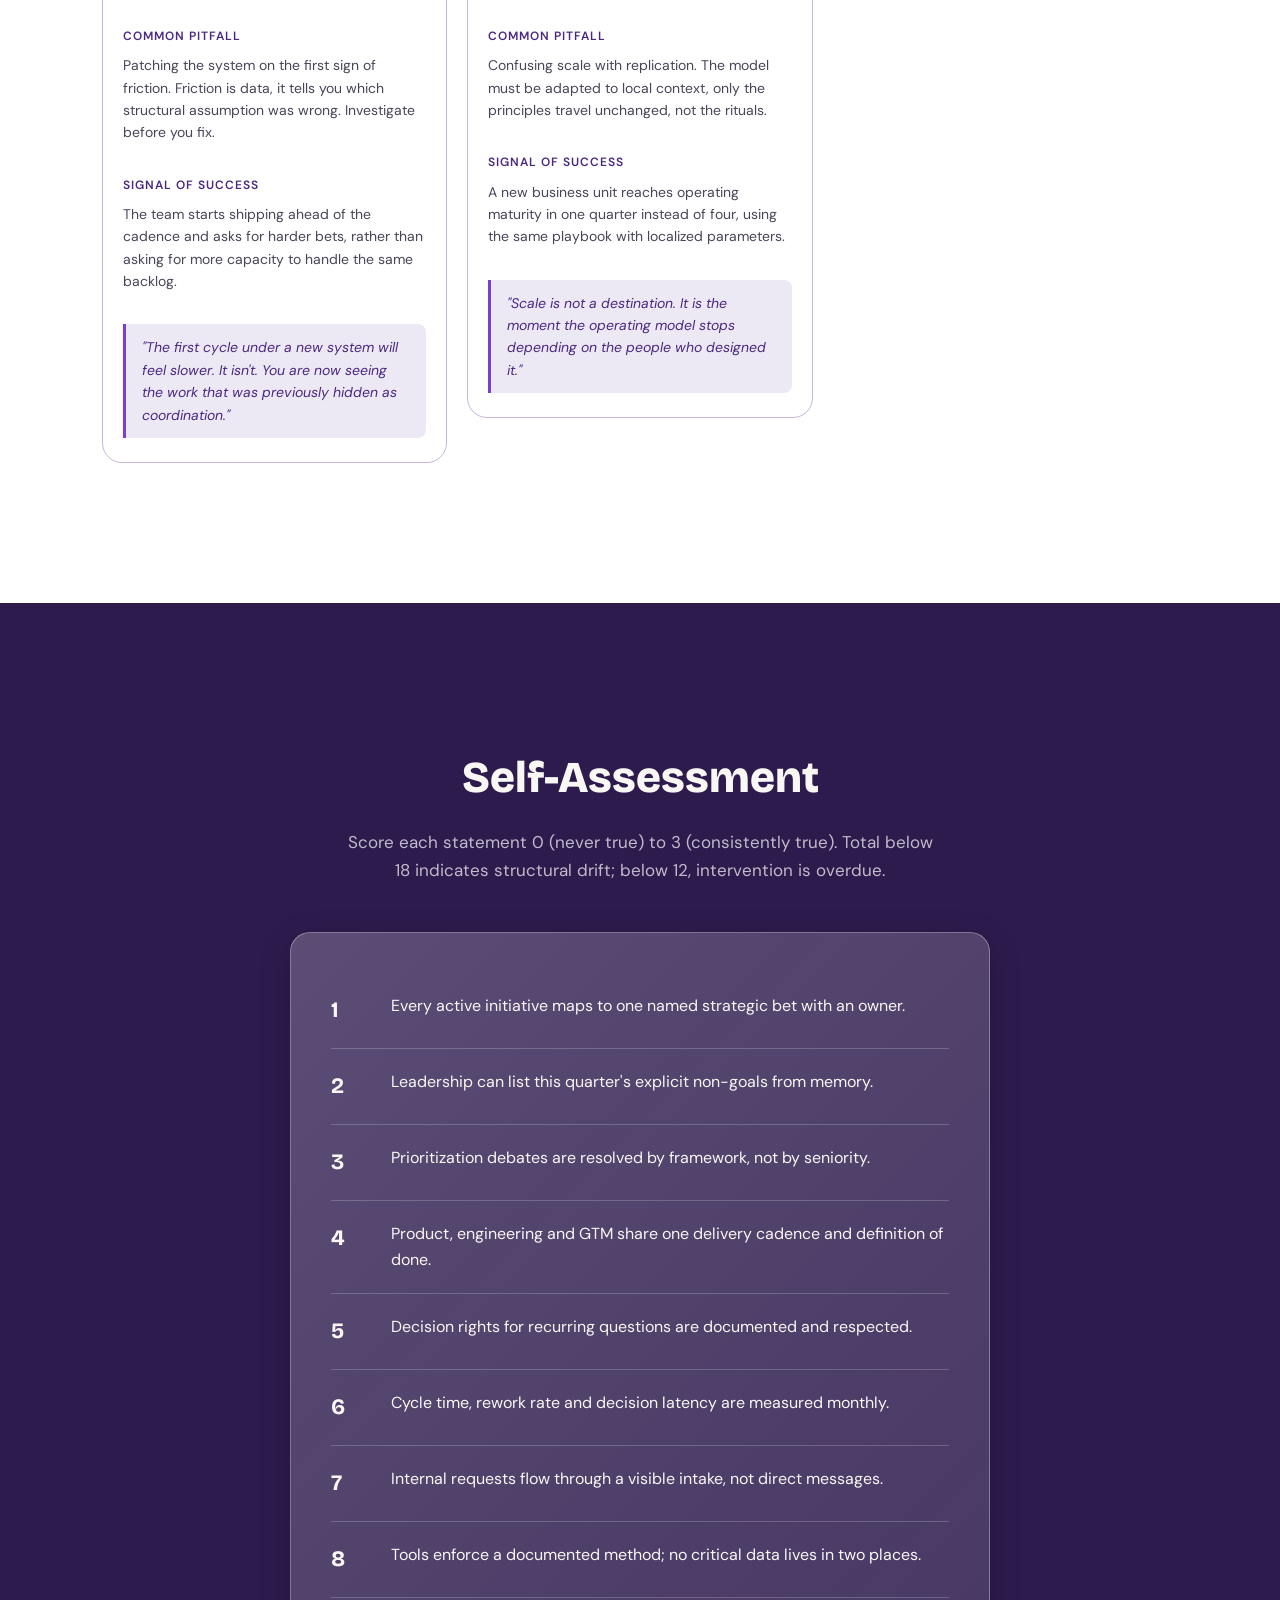
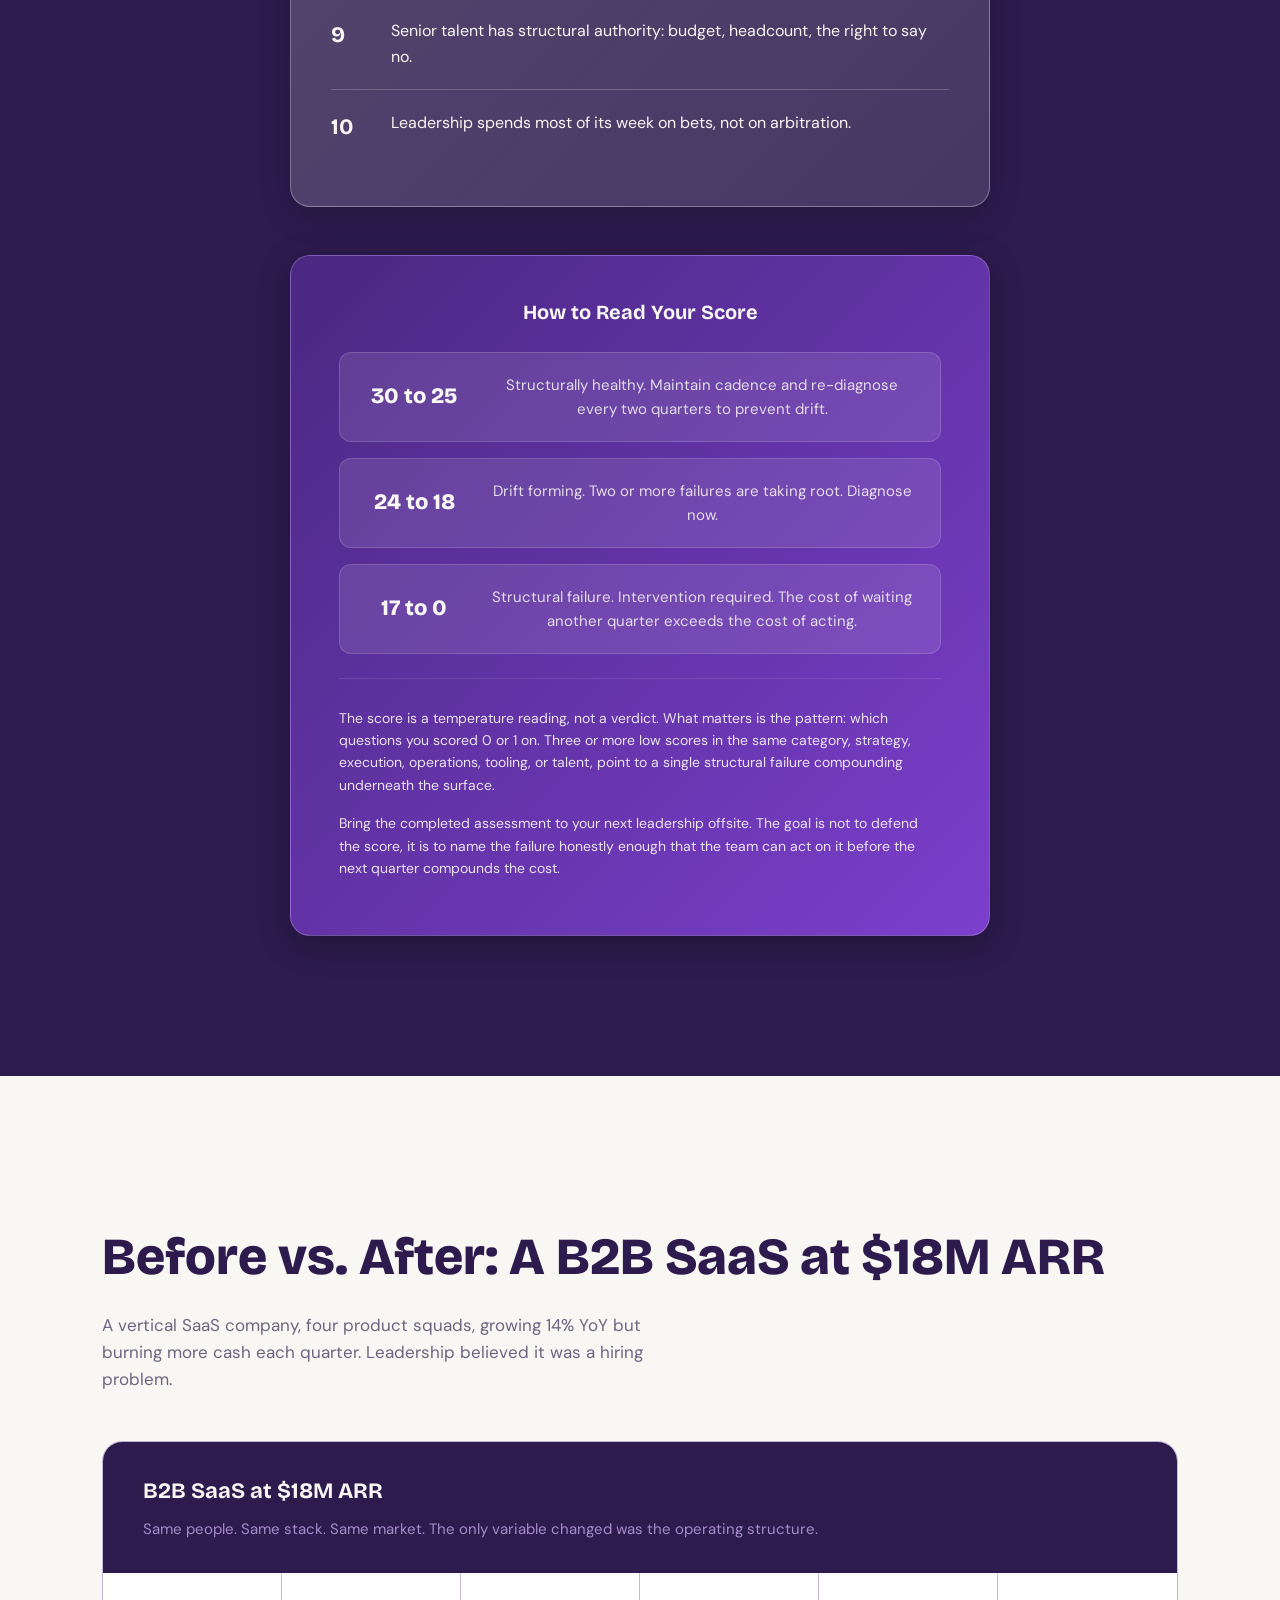
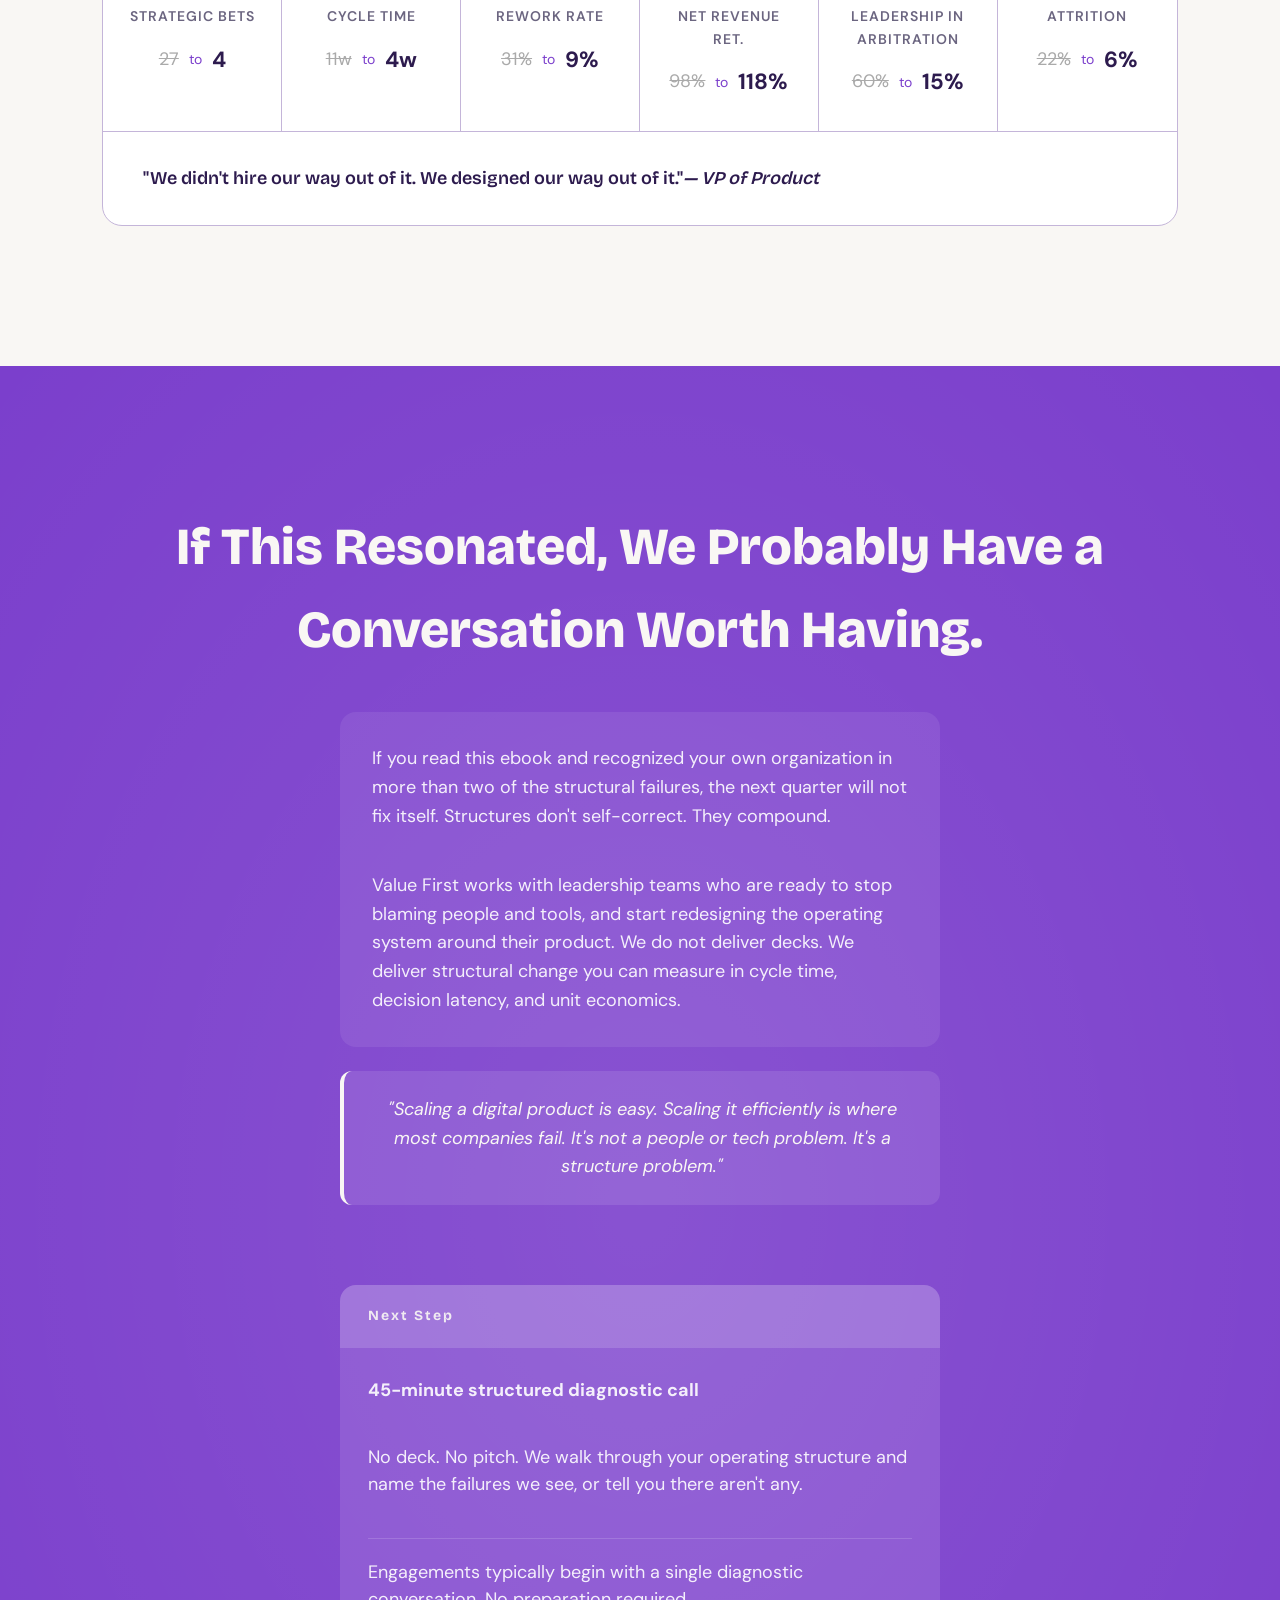
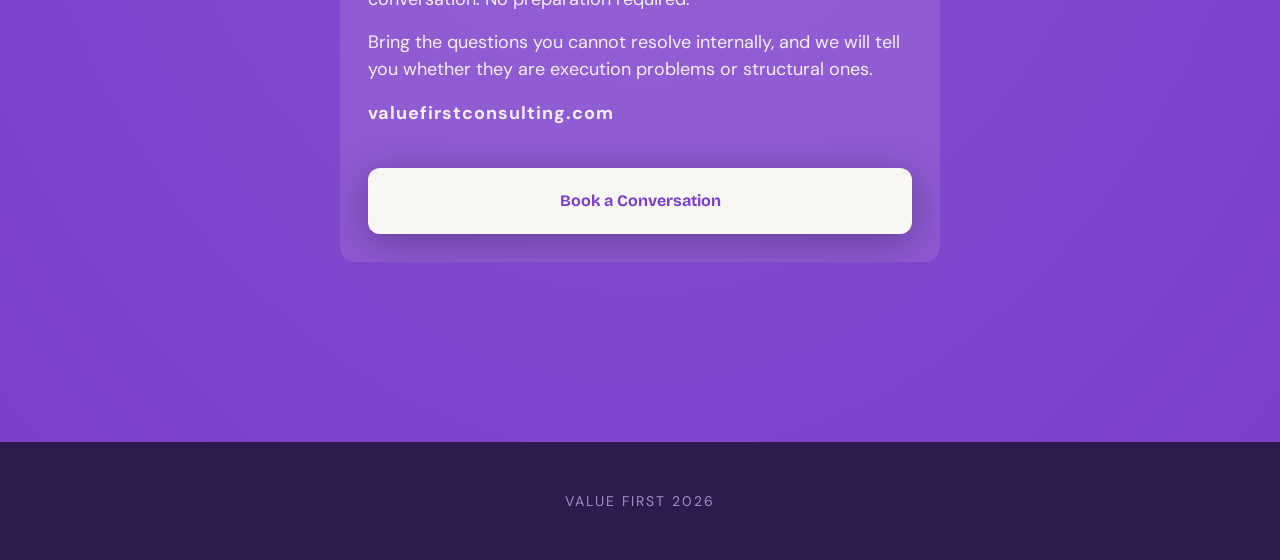
==== commit dd8380cb: "fix: reorder sections to match original - added cost section, framework overview with 5 phase cards," ====
--- a/valuefirst-presentation.html
+++ b/valuefirst-presentation.html
@@ -399,8 +399,6 @@
             line-height: 1.05;
             margin-bottom: 20px;
             max-width: 700px;
-            margin-left: auto;
-            margin-right: auto;
         }
 
         .failures-header p {
@@ -1011,18 +1009,18 @@
         }
 
         .phase-card .purpose {
-            font-size: 14px;
-            color: var(--purple-soft);
+            font-size: 17px;
+            color: var(--bg-cream);
             margin-bottom: 16px;
         }
 
         .phase-card .output {
             font-size: 14px;
             font-weight: 600;
-            text-transform: uppercase;
-            letter-spacing: 1px;
-            color: var(--bg-cream);
-            background: var(--purple-vivid);
+            letter-spacing: 0.5px;
+            color: var(--bg-cream);
+            background: rgba(255,255,255,0.15);
+            border: 1px solid rgba(255,255,255,0.25);
             padding: 10px 14px;
             display: inline-block;
             border-radius: 8px;
@@ -2032,554 +2030,96 @@
                         <p>Define the method first, how you plan, decide, ship and learn, then configure tools to enforce it. One source of truth per question. Retire any tool that competes with the system of record.</p>
                     </div>
                     <p class="quote-small">"Tools don't create method. Method creates the demand for tools, and any tool adopted in the wrong order becomes a liability."</p>
-                </div>
-            </div>
-            <div class="accordion-item">
-                <div class="accordion-header" onclick="toggleAccordion(this)">
-                    <span>05 — Talent Without Structure</span>
-                </div>
-                <div class="accordion-content">
-                    <p class="subtitle">Senior people, junior outcomes.</p>
-                    <div class="failure-section">
-                        <h5>Symptom</h5>
-                        <ul>
-                            <li>Impact capped by ambiguous ownership</li>
-                            <li>Overlapping mandates, missing feedback loops</li>
-                            <li>Best people quietly disengage, then leave</li>
-                        </ul>
-                    </div>
-                    <div class="failure-section">
-                        <h5>Why it persists</h5>
-                        <p>It is the most expensive failure and the slowest to surface. Senior talent rarely complains structurally, they adapt, then exit. By the time HR sees the trend, the structural debt is years deep.</p>
-                    </div>
-                    <div class="failure-section">
-                        <h5>Root Cause</h5>
-                        <p>The org chart describes reporting lines, not accountability. Roles are titles, not contracts. Performance is judged on activity, not outcomes, so senior operators are rewarded for the same behaviors that frustrate them.</p>
-                    </div>
-                    <div class="failure-section">
-                        <h5>Structural Fix</h5>
-                        <p>Define accountability per outcome, not per function. Pair senior talent with structural authority, budget, headcount, and the right to say no. If you wouldn't trust them to decide, don't hire them at that level.</p>
-                    </div>
-                    <p class="quote-small">"Senior talent doesn't leave for more money. It leaves for more authority, usually to a competitor with worse pay and a better structure."</p>
-                </div>
-            </div>
-        </div>
-        <div class="failures-grid">
-            <div class="failure-card">
-                <div class="failure-number">01</div>
-                <h3>No Strategic Direction</h3>
-                <p class="subtitle">Strategy exists as a slide, not as an operating constraint.</p>
-                <ul>
-                    <li>Teams ship features without business outcome</li>
-                    <li>Prioritization won by loudest voice</li>
-                    <li>Roadmaps long; convictions short</li>
-                </ul>
-                <p class="quote-small">"If your team cannot recite this quarter's top three bets unprompted, you don't have a strategy, you have a roadmap."</p>
-            </div>
-            <div class="failure-card">
-                <div class="failure-number">02</div>
-                <h3>Disconnected Execution</h3>
-                <p class="subtitle">Product, engineering, design, marketing each optimize their own loop.</p>
-                <ul>
-                    <li>Roadmaps don't reconcile</li>
-                    <li>Launches surprise the go-to-market team</li>
-                    <li>Engineering ships features marketing can't position and sales can't price</li>
-                    <li>Customers receive value in fragments, not as a coherent product story</li>
-                </ul>
-                <p class="quote-small">"If your launches surprise your own GTM team, you don't have a delivery problem; you have a coordination contract no one signed."</p>
-            </div>
-            <div class="failure-card">
-                <div class="failure-number">03</div>
-                <h3>Reactive Operations</h3>
-                <p class="subtitle">The week is run by whatever broke, escalated, or showed up in the inbox.</p>
-                <ul>
-                    <li>Leaders arbitrating tickets instead of deciding</li>
-                    <li>Strategic work constantly displaced</li>
-                    <li>Calendar becomes the strategy</li>
-                </ul>
-                <p class="quote-small">"If your calendar is your strategy, the most important work in your company is the work you never get to."</p>
-            </div>
-            <div class="failure-card">
-                <div class="failure-number">04</div>
-                <h3>Tools Without Method</h3>
-                <p class="subtitle">A stack of best-in-class tools that nobody uses the same way twice.</p>
-                <ul>
-                    <li>Jira, Notion, Linear, HubSpot, Looker, Slack all present, none authoritative</li>
-                    <li>Data duplicated, statuses contradict</li>
-                    <li>Reporting rebuilt every quarter</li>
-                </ul>
-<p class="quote-small">"Tools don't create method. Method creates the demand for tools, and any tool adopted in the wrong order becomes a liability."</p>
-            </div>
-        </div>
+</div>
     </section>
 
     <section class="cost-section">
         <div class="cost-header">
-            <h2>What Structural Drift Actually Costs</h2>
-            <p>Structural failures are rarely catastrophic. They are expensive precisely because they look survivable. Each quarter, the organization absorbs a tax it never names and pays it out of strategic capacity.</p>
+            <h2>What Structural Drift Actually Costs You</h2>
+            <p>Structural failures are rarely catastrophic. They are expensive precisely because they look survivable.</p>
         </div>
-        <p class="cost-context">Compounded over 18 months, structural drift typically costs more than the entire transformation program required to fix it. The bill is paid silently, in dashboards that never quite move and in senior hires that never quite land.</p>
+        <p class="cost-context">Compounded over 18 months, structural drift typically costs more than the entire transformation program required to fix it.</p>
         <div class="cost-grid">
             <div class="cost-item">
                 <div class="cost-percent">30%</div>
                 <div class="cost-details">
                     <h4>Coordination Tax</h4>
                     <p>Meetings, status, re-alignment</p>
-                    <span class="cost-impact">20 to 35% of senior time</span>
-                </div>
+                </div>
+                <div class="cost-impact">20-35% of senior time</div>
             </div>
             <div class="cost-item">
                 <div class="cost-percent">22%</div>
                 <div class="cost-details">
                     <h4>Rework</h4>
                     <p>Features rebuilt, scopes reopened</p>
-                    <span class="cost-impact">15 to 25% of eng. capacity</span>
-                </div>
+                </div>
+                <div class="cost-impact">15-25% of eng. capacity</div>
             </div>
             <div class="cost-item">
                 <div class="cost-percent">18%</div>
                 <div class="cost-details">
                     <h4>Decision Latency</h4>
                     <p>Bets postponed, windows missed</p>
-                    <span class="cost-impact">1 to 2 quarters of runway</span>
-                </div>
+                </div>
+                <div class="cost-impact">1-2 quarters of runway</div>
             </div>
             <div class="cost-item">
                 <div class="cost-percent">16%</div>
                 <div class="cost-details">
                     <h4>Talent Attrition</h4>
                     <p>Senior departures, silent quitting</p>
-                    <span class="cost-impact">1.5 to 2x salary per loss</span>
-                </div>
+                </div>
+                <div class="cost-impact">1.5-2x salary per loss</div>
             </div>
             <div class="cost-item">
                 <div class="cost-percent">14%</div>
                 <div class="cost-details">
                     <h4>Strategic Dilution</h4>
                     <p>Roadmap drifts toward requests</p>
-                    <span class="cost-impact">Lost category position</span>
-                </div>
+                </div>
+                <div class="cost-impact">Lost category position</div>
             </div>
         </div>
-        <p class="cost-quote">"The most expensive line item on your P&L is the one no accountant will ever book."</p>
+        <div class="cost-quote">"The most expensive line item on your P&L is the one no accountant will ever book."</div>
     </section>
 
     <section class="framework-section">
         <div class="framework-header">
             <h2>The Value First Delivery Framework</h2>
-            <p class="framework-description">The Value First Delivery Framework is a five-phase operating model designed to move a product organization from reactive execution to structural efficiency. Each phase is a structural intervention, not a workshop.</p>
+            <p>The Value First Delivery Framework is a five-phase operating model designed to move a product organization from reactive execution to structural efficiency. Each phase is a structural intervention, not a workshop.</p>
         </div>
+
         <div class="framework-grid">
             <div class="phase-card">
-                <div class="phase-number">01</div>
-                <h3>Diagnose</h3>
-                <p class="purpose">Map failures and value leaks</p>
+                <h3>01 Diagnose</h3>
+                <p class="purpose">Map where value actually leaks</p>
                 <p class="output">Structural diagnostic</p>
             </div>
             <div class="phase-card">
-                <div class="phase-number">02</div>
-                <h3>Align</h3>
-                <p class="purpose">Translate strategy into bets</p>
-                <p class="output">Bet portfolio and guardrails</p>
+                <h3>02 Align</h3>
+                <p class="purpose">Translate strategy into operating bets</p>
+                <p class="output">Bet portfolio & guardrails</p>
             </div>
             <div class="phase-card">
-                <div class="phase-number">03</div>
-                <h3>Design the System</h3>
+                <h3>03 Design</h3>
                 <p class="purpose">Define rights, cadence, intake</p>
                 <p class="output">Operating model v1</p>
             </div>
             <div class="phase-card">
-                <div class="phase-number">04</div>
-                <h3>Operate</h3>
-                <p class="purpose">Run the system, instrument loops</p>
+                <h3>04 Operate</h3>
+                <p class="purpose">Run the system; instrument the loops</p>
                 <p class="output">Live delivery cadence</p>
             </div>
             <div class="phase-card">
-                <div class="phase-number">05</div>
-                <h3>Scale Efficiently</h3>
-                <p class="purpose">Compound learning, reduce unit cost</p>
+                <h3>05 Scale</h3>
+                <p class="purpose">Compound learning; reduce unit cost</p>
                 <p class="output">Repeatable scale engine</p>
             </div>
         </div>
+
         <p class="framework-note">The phases are sequential by design. You cannot align a strategy you have not diagnosed, you cannot design a system around a strategy you have not aligned, and you cannot scale a system you have not yet operated under real conditions. Skipping phases is the most common failure mode.</p>
         <p class="framework-quote">"The deliverable of every phase is a change in how the organization decides, ships, and learns, not a document, not a workshop, not a deck."</p>
-    </section>
-
-    <section class="phase-details">
-        <h3>Delivery Framework: Phase Details</h3>
-
-        <div class="accordion-mobile" id="phase-details-accordion">
-            <div class="accordion-item">
-                <div class="accordion-header" onclick="toggleAccordion(this)">
-                    <span>01 — Diagnose</span>
-                </div>
-                <div class="accordion-content">
-                    <p class="subtitle">Before you fix anything, map where value actually leaks.</p>
-                    <div class="phase-detail-section">
-                        <h5>What this phase does</h5>
-                        <ul>
-                            <li>Interview operators across product, eng, GTM and finance, separately.</li>
-                            <li>Trace 3 to 5 recent decisions end-to-end: who decided, on what evidence, in how long.</li>
-                            <li>Quantify cycle time, rework rate, and decision latency.</li>
-                            <li>Identify the top three structural failures by business impact, not noise.</li>
-                            <li>Document evidence verbatim, patterns matter more than opinions.</li>
-                        </ul>
-                    </div>
-                    <div class="phase-detail-section">
-                        <h5>Outcome</h5>
-                        <p>A 10 to 15 page structural diagnostic with named failures, evidence, and a ranked intervention plan. No opinions, only observed patterns.</p>
-                    </div>
-                    <div class="phase-detail-section">
-                        <h5>Common pitfall</h5>
-                        <p>Treating the diagnostic as a survey instead of an investigation. If everyone agrees on the findings in week one, you haven't looked hard enough.</p>
-                    </div>
-                    <div class="phase-detail-section">
-                        <h5>Signal of success</h5>
-                        <p>Senior operators say "yes, that's exactly what's happening, and we've never named it before." The vocabulary itself becomes a tool.</p>
-                    </div>
-                    <p class="quote-small">"You cannot fix what you have not named. The diagnostic is not a deliverable, it is the first structural intervention."</p>
-                </div>
-            </div>
-            <div class="accordion-item">
-                <div class="accordion-header" onclick="toggleAccordion(this)">
-                    <span>02 — Align</span>
-                </div>
-                <div class="accordion-content">
-                    <p class="subtitle">Translate strategy from narrative into operating constraints.</p>
-                    <div class="phase-detail-section">
-                        <h5>What this phase does</h5>
-                        <ul>
-                            <li>Reduce the strategy to 3 to 5 strategic bets with explicit non-goals.</li>
-                            <li>Assign one accountable owner per bet, with budget and decision rights.</li>
-                            <li>Define leading indicators per bet, not vanity metrics.</li>
-                            <li>Publish guardrails: what you will and will not do this cycle.</li>
-                            <li>Kill or park anything that does not serve a named bet.</li>
-                        </ul>
-                    </div>
-                    <div class="phase-detail-section">
-                        <h5>Outcome</h5>
-                        <p>A bet portfolio that fits on a single page, signed by the executive team, and capable of resolving 80% of prioritization debates without a meeting.</p>
-                    </div>
-                    <div class="phase-detail-section">
-                        <h5>Common pitfall</h5>
-                        <p>Treating "alignment" as a communication exercise. Real alignment is measured in things you stop doing, not in slides everyone nods at.</p>
-                    </div>
-                    <div class="phase-detail-section">
-                        <h5>Signal of success</h5>
-                        <p>When a stakeholder request is declined and nobody escalates, because the guardrails make the answer obvious to everyone in the room.</p>
-                    </div>
-                    <p class="quote-small">"Alignment is what survives the absence of the executive who announced it. Anything else is a memo."</p>
-                </div>
-            </div>
-            <div class="accordion-item">
-                <div class="accordion-header" onclick="toggleAccordion(this)">
-                    <span>03 — Design the System</span>
-                </div>
-                <div class="accordion-content">
-                    <p class="subtitle">Engineer the operating model the way you would engineer a product.</p>
-                    <div class="phase-detail-section">
-                        <h5>What this phase does</h5>
-                        <ul>
-                            <li>Map decision rights: who decides, who is consulted, who is informed.</li>
-                            <li>Define the delivery cadence: planning, review, retrospective rhythm.</li>
-                            <li>Design intake funnels for requests, exceptions, and escalations.</li>
-                            <li>Configure tools to enforce the method, not to replace it.</li>
-                            <li>Write it down. If it isn't documented, it isn't a system.</li>
-                        </ul>
-                    </div>
-                    <div class="phase-detail-section">
-                        <h5>Outcome</h5>
-                        <p>Operating Model v1: a documented system that any new hire can read on day one and operate by week two.</p>
-                    </div>
-                    <div class="phase-detail-section">
-                        <h5>Common pitfall</h5>
-                        <p>Designing the perfect system instead of a working one. v1 should be deliberately under-engineered, it will be revised by reality within weeks.</p>
-                    </div>
-                    <div class="phase-detail-section">
-                        <h5>Signal of success</h5>
-                        <p>Operators stop asking "who decides this?" and start asking "what does the data say?" Coordination overhead falls measurably.</p>
-                    </div>
-                    <p class="quote-small">"A documented operating model is the cheapest insurance a leadership team will ever buy, and the one most often skipped."</p>
-                </div>
-            </div>
-            <div class="accordion-item">
-                <div class="accordion-header" onclick="toggleAccordion(this)">
-                    <span>04 — Operate</span>
-                </div>
-                <div class="accordion-content">
-                    <p class="subtitle">Run the system. Instrument it. Resist the urge to redesign weekly.</p>
-                    <div class="phase-detail-section">
-                        <h5>What this phase does</h5>
-                        <ul>
-                            <li>Hold the cadence for at least one full delivery cycle without changes.</li>
-                            <li>Instrument the loops: cycle time, decision latency, rework, throughput.</li>
-                            <li>Surface friction in retrospectives, fix structure, not symptoms.</li>
-                            <li>Protect leadership time for strategic work, not arbitration.</li>
-                            <li>Let the system absorb the first crisis. That is the test.</li>
-                        </ul>
-                    </div>
-                    <div class="phase-detail-section">
-                        <h5>Outcome</h5>
-                        <p>A live delivery cadence producing predictable output, with a weekly operating review that takes 45 minutes, not three hours.</p>
-                    </div>
-                    <div class="phase-detail-section">
-                        <h5>Common pitfall</h5>
-                        <p>Patching the system on the first sign of friction. Friction is data, it tells you which structural assumption was wrong. Investigate before you fix.</p>
-                    </div>
-                    <div class="phase-detail-section">
-                        <h5>Signal of success</h5>
-                        <p>The team starts shipping ahead of the cadence and asks for harder bets, rather than asking for more capacity to handle the same backlog.</p>
-                    </div>
-                    <p class="quote-small">"The first cycle under a new system will feel slower. It isn't. You are now seeing the work that was previously hidden as coordination."</p>
-                </div>
-            </div>
-            <div class="accordion-item">
-                <div class="accordion-header" onclick="toggleAccordion(this)">
-                    <span>05 — Scale Efficiently</span>
-                </div>
-                <div class="accordion-content">
-                    <p class="subtitle">Compound the system. Reduce the cost per unit of value shipped.</p>
-                    <div class="phase-detail-section">
-                        <h5>What this phase does</h5>
-                        <ul>
-                            <li>Codify what works into playbooks new teams can adopt without rewriting.</li>
-                            <li>Decentralize decisions that no longer need executive arbitration.</li>
-                            <li>Reinvest saved capacity into the next strategic bet, not into more rituals.</li>
-                            <li>Re-diagnose every two quarters, structure decays without maintenance.</li>
-                            <li>Train the next layer of leadership to run the model, not to depend on it.</li>
-                        </ul>
-                    </div>
-                    <div class="phase-detail-section">
-                        <h5>Outcome</h5>
-                        <p>A repeatable scale engine: the organization can absorb new teams, markets, or product lines without rebuilding the operating model from scratch.</p>
-                    </div>
-                    <div class="phase-detail-section">
-                        <h5>Common pitfall</h5>
-                        <p>Confusing scale with replication. The model must be adapted to local context, only the principles travel unchanged, not the rituals.</p>
-                    </div>
-                    <div class="phase-detail-section">
-                        <h5>Signal of success</h5>
-                        <p>A new business unit reaches operating maturity in one quarter instead of four, using the same playbook with localized parameters.</p>
-                    </div>
-                    <p class="quote-small">"Scale is not a destination. It is the moment the operating model stops depending on the people who designed it."</p>
-                </div>
-            </div>
-            <div class="accordion-item">
-                <div class="accordion-header" onclick="toggleAccordion(this)">
-                    <span>06 — How It All Works</span>
-                </div>
-                <div class="accordion-content">
-                    <p class="subtitle">The short version for anyone in the company.</p>
-<div class="phase-detail-section">
-                        <h5>The analogy</h5>
-                        <p>Think of it like building a house. You wouldn't build a second floor on a cracked foundation.</p>
-                    </div>
-                    <div class="phase-detail-section">
-                        <h5>The five phases</h5>
-                        <ul>
-                            <li><strong>01 Diagnose</strong> — Find the cracks</li>
-                            <li><strong>02 Align</strong> — Decide what matters</li>
-                            <li><strong>03 Design</strong> — Draw the blueprints</li>
-                            <li><strong>04 Operate</strong> — Build and fix</li>
-                            <li><strong>05 Scale</strong> — Replicate</li>
-                        </ul>
-                    </div>
-                    <p class="quote-small">"Most companies skip phases and wonder why the structure stays broken."</p>
-                </div>
-            </div>
-        </div>
-
-        <div class="phase-details-grid">
-            <div class="phase-detail-card">
-                <div class="phase-detail-header">
-                    <div class="phase-detail-number">01</div>
-                    <div class="phase-detail-title">
-                        <h4>Diagnose</h4>
-                        <p>Before you fix anything, map where value actually leaks.</p>
-                    </div>
-                </div>
-                <div class="phase-detail-section">
-                    <h5>What this phase does</h5>
-                    <ul>
-                        <li>Interview operators across product, eng, GTM and finance, separately.</li>
-                        <li>Trace 3 to 5 recent decisions end-to-end: who decided, on what evidence, in how long.</li>
-                        <li>Quantify cycle time, rework rate, and decision latency.</li>
-                        <li>Identify the top three structural failures by business impact, not noise.</li>
-                        <li>Document evidence verbatim, patterns matter more than opinions.</li>
-                    </ul>
-                </div>
-                <div class="phase-detail-section">
-                    <h5>Outcome</h5>
-                    <p>A 10 to 15 page structural diagnostic with named failures, evidence, and a ranked intervention plan. No opinions, only observed patterns.</p>
-                </div>
-                <div class="phase-detail-section">
-                    <h5>Common pitfall</h5>
-                    <p>Treating the diagnostic as a survey instead of an investigation. If everyone agrees on the findings in week one, you haven't looked hard enough.</p>
-                </div>
-                <div class="phase-detail-section">
-                    <h5>Signal of success</h5>
-                    <p>Senior operators say "yes, that's exactly what's happening, and we've never named it before." The vocabulary itself becomes a tool.</p>
-                </div>
-                <div class="phase-quote">"You cannot fix what you have not named. The diagnostic is not a deliverable, it is the first structural intervention."</div>
-            </div>
-
-            <div class="phase-detail-card">
-            <div class="phase-detail-header">
-                <div class="phase-detail-number">02</div>
-                <div class="phase-detail-title">
-                    <h4>Align</h4>
-                    <p>Translate strategy from narrative into operating constraints.</p>
-                </div>
-            </div>
-            <div class="phase-detail-section">
-                <h5>What this phase does</h5>
-                <ul>
-                    <li>Reduce the strategy to 3 to 5 strategic bets with explicit non-goals.</li>
-                    <li>Assign one accountable owner per bet, with budget and decision rights.</li>
-                    <li>Define leading indicators per bet, not vanity metrics.</li>
-                    <li>Publish guardrails: what you will and will not do this cycle.</li>
-                    <li>Kill or park anything that does not serve a named bet.</li>
-                </ul>
-            </div>
-            <div class="phase-detail-section">
-                <h5>Outcome</h5>
-                <p>A bet portfolio that fits on a single page, signed by the executive team, and capable of resolving 80% of prioritization debates without a meeting.</p>
-            </div>
-            <div class="phase-detail-section">
-                <h5>Common pitfall</h5>
-                <p>Treating "alignment" as a communication exercise. Real alignment is measured in things you stop doing, not in slides everyone nods at.</p>
-            </div>
-            <div class="phase-detail-section">
-                <h5>Signal of success</h5>
-                <p>When a stakeholder request is declined and nobody escalates, because the guardrails make the answer obvious to everyone in the room.</p>
-            </div>
-            <div class="phase-quote">"Alignment is what survives the absence of the executive who announced it. Anything else is a memo."</div>
-            </div>
-
-            <div class="phase-detail-card">
-            <div class="phase-detail-header">
-                <div class="phase-detail-number">03</div>
-                <div class="phase-detail-title">
-                    <h4>Design the System</h4>
-                    <p>Engineer the operating model the way you would engineer a product.</p>
-                </div>
-            </div>
-            <div class="phase-detail-section">
-                <h5>What this phase does</h5>
-                <ul>
-                    <li>Map decision rights: who decides, who is consulted, who is informed.</li>
-                    <li>Define the delivery cadence: planning, review, retrospective rhythm.</li>
-                    <li>Design intake funnels for requests, exceptions, and escalations.</li>
-                    <li>Configure tools to enforce the method, not to replace it.</li>
-                    <li>Write it down. If it isn't documented, it isn't a system.</li>
-                </ul>
-            </div>
-            <div class="phase-detail-section">
-                <h5>Outcome</h5>
-                <p>Operating Model v1: a documented system that any new hire can read on day one and operate by week two.</p>
-            </div>
-            <div class="phase-detail-section">
-                <h5>Common pitfall</h5>
-                <p>Designing the perfect system instead of a working one. v1 should be deliberately under-engineered, it will be revised by reality within weeks.</p>
-            </div>
-            <div class="phase-detail-section">
-                <h5>Signal of success</h5>
-                <p>Operators stop asking "who decides this?" and start asking "what does the data say?" Coordination overhead falls measurably.</p>
-            </div>
-            <div class="phase-quote">"A documented operating model is the cheapest insurance a leadership team will ever buy, and the one most often skipped."</div>
-            </div>
-
-            <div class="phase-detail-card">
-            <div class="phase-detail-header">
-                <div class="phase-detail-number">04</div>
-                <div class="phase-detail-title">
-                    <h4>Operate</h4>
-                    <p>Run the system. Instrument it. Resist the urge to redesign weekly.</p>
-                </div>
-            </div>
-            <div class="phase-detail-section">
-                <h5>What this phase does</h5>
-                <ul>
-                    <li>Hold the cadence for at least one full delivery cycle without changes.</li>
-                    <li>Instrument the loops: cycle time, decision latency, rework, throughput.</li>
-                    <li>Surface friction in retrospectives, fix structure, not symptoms.</li>
-                    <li>Protect leadership time for strategic work, not arbitration.</li>
-                    <li>Let the system absorb the first crisis. That is the test.</li>
-                </ul>
-            </div>
-            <div class="phase-detail-section">
-                <h5>Outcome</h5>
-                <p>A live delivery cadence producing predictable output, with a weekly operating review that takes 45 minutes, not three hours.</p>
-            </div>
-            <div class="phase-detail-section">
-                <h5>Common pitfall</h5>
-                <p>Patching the system on the first sign of friction. Friction is data, it tells you which structural assumption was wrong. Investigate before you fix.</p>
-            </div>
-            <div class="phase-detail-section">
-                <h5>Signal of success</h5>
-                <p>The team starts shipping ahead of the cadence and asks for harder bets, rather than asking for more capacity to handle the same backlog.</p>
-            </div>
-            <div class="phase-quote">"The first cycle under a new system will feel slower. It isn't. You are now seeing the work that was previously hidden as coordination."</div>
-            </div>
-
-            <div class="phase-detail-card">
-            <div class="phase-detail-header">
-                <div class="phase-detail-number">05</div>
-                <div class="phase-detail-title">
-                    <h4>Scale Efficiently</h4>
-                    <p>Compound the system. Reduce the cost per unit of value shipped.</p>
-                </div>
-            </div>
-            <div class="phase-detail-section">
-                <h5>What this phase does</h5>
-                <ul>
-                    <li>Codify what works into playbooks new teams can adopt without rewriting.</li>
-                    <li>Decentralize decisions that no longer need executive arbitration.</li>
-                    <li>Reinvest saved capacity into the next strategic bet, not into more rituals.</li>
-                    <li>Re-diagnose every two quarters, structure decays without maintenance.</li>
-                    <li>Train the next layer of leadership to run the model, not to depend on it.</li>
-                </ul>
-            </div>
-            <div class="phase-detail-section">
-                <h5>Outcome</h5>
-                <p>A repeatable scale engine: the organization can absorb new teams, markets, or product lines without rebuilding the operating model from scratch.</p>
-            </div>
-            <div class="phase-detail-section">
-                <h5>Common pitfall</h5>
-                <p>Confusing scale with replication. The model must be adapted to local context, only the principles travel unchanged, not the rituals.</p>
-            </div>
-            <div class="phase-detail-section">
-                <h5>Signal of success</h5>
-                <p>A new business unit reaches operating maturity in one quarter instead of four, using the same playbook with localized parameters.</p>
-            </div>
-            <div class="phase-quote">"Scale is not a destination. It is the moment the operating model stops depending on the people who designed it."</div>
-            </div>
-
-            <div class="phase-detail-card phase-summary-card">
-                <div class="phase-detail-header">
-                    <div class="phase-detail-number">06</div>
-                    <div class="phase-detail-title">
-                        <h4>How It All Works</h4>
-                        <p>The simple version for anyone in the company.</p>
-                    </div>
-                </div>
-                <div class="phase-detail-section">
-                    <h5>The analogy</h5>
-                    <p>Think of it like building a house. You wouldn't build a second floor on a cracked foundation.</p>
-                </div>
-                <div class="phase-detail-section">
-                    <h5>The five phases</h5>
-                    <ul class="summary-list">
-                        <li><strong>01 Diagnose</strong> — Find the cracks</li>
-                        <li><strong>02 Align</strong> — Decide what matters</li>
-                        <li><strong>03 Design</strong> — Draw the blueprints</li>
-                        <li><strong>04 Operate</strong> — Build and fix</li>
-                        <li><strong>05 Scale</strong> — Replicate</li>
-                    </ul>
-                </div>
-                <div class="phase-summary-quote">"Most companies skip phases and wonder why the structure stays broken."</div>
-            </div>
-        </div>
     </section>
 
     <section class="engagement-section">
@@ -2605,6 +2145,383 @@
         </div>
     </section>
 
+    <section class="phase-details">
+        <h3>Delivery Framework: Phase Details</h3>
+
+        <div class="accordion-mobile" id="phase-details-accordion">
+            <div class="accordion-item">
+                <div class="accordion-header" onclick="toggleAccordion(this)">
+                    <span>01 — Diagnose</span>
+                </div>
+                <div class="accordion-content">
+                    <p class="subtitle">Before you fix anything, map where value actually leaks.</p>
+                    <div class="phase-detail-section">
+                        <h5>What this phase does</h5>
+                        <ul>
+                            <li>Interview operators across product, eng, GTM and finance, separately.</li>
+                            <li>Trace 3 to 5 recent decisions end-to-end: who decided, on what evidence, in how long.</li>
+                            <li>Quantify cycle time, rework rate, and decision latency.</li>
+                            <li>Identify the top three structural failures by business impact, not noise.</li>
+                            <li>Document evidence verbatim, patterns matter more than opinions.</li>
+                        </ul>
+                    </div>
+                    <div class="phase-detail-section">
+                        <h5>Outcome</h5>
+                        <p>A 10 to 15 page structural diagnostic with named failures, evidence, and a ranked intervention plan. No opinions, only observed patterns.</p>
+                    </div>
+                    <div class="phase-detail-section">
+                        <h5>Common pitfall</h5>
+                        <p>Treating the diagnostic as a survey instead of an investigation. If everyone agrees on the findings in week one, you haven't looked hard enough.</p>
+                    </div>
+                    <div class="phase-detail-section">
+                        <h5>Signal of success</h5>
+                        <p>Senior operators say "yes, that's exactly what's happening, and we've never named it before." The vocabulary itself becomes a tool.</p>
+                    </div>
+                    <p class="quote-small">"You cannot fix what you have not named. The diagnostic is not a deliverable, it is the first structural intervention."</p>
+                </div>
+            </div>
+            <div class="accordion-item">
+                <div class="accordion-header" onclick="toggleAccordion(this)">
+                    <span>02 — Align</span>
+                </div>
+                <div class="accordion-content">
+                    <p class="subtitle">Translate strategy from narrative into operating constraints.</p>
+                    <div class="phase-detail-section">
+                        <h5>What this phase does</h5>
+                        <ul>
+                            <li>Reduce the strategy to 3 to 5 strategic bets with explicit non-goals.</li>
+                            <li>Assign one accountable owner per bet, with budget and decision rights.</li>
+                            <li>Define leading indicators per bet, not vanity metrics.</li>
+                            <li>Publish guardrails: what you will and will not do this cycle.</li>
+                            <li>Kill or park anything that does not serve a named bet.</li>
+                        </ul>
+                    </div>
+                    <div class="phase-detail-section">
+                        <h5>Outcome</h5>
+                        <p>A bet portfolio that fits on a single page, signed by the executive team, and capable of resolving 80% of prioritization debates without a meeting.</p>
+                    </div>
+                    <div class="phase-detail-section">
+                        <h5>Common pitfall</h5>
+                        <p>Treating "alignment" as a communication exercise. Real alignment is measured in things you stop doing, not in slides everyone nods at.</p>
+                    </div>
+                    <div class="phase-detail-section">
+                        <h5>Signal of success</h5>
+                        <p>When a stakeholder request is declined and nobody escalates, because the guardrails make the answer obvious to everyone in the room.</p>
+                    </div>
+                    <p class="quote-small">"Alignment is what survives the absence of the executive who announced it. Anything else is a memo."</p>
+                </div>
+            </div>
+            <div class="accordion-item">
+                <div class="accordion-header" onclick="toggleAccordion(this)">
+                    <span>03 — Design the System</span>
+                </div>
+                <div class="accordion-content">
+                    <p class="subtitle">Engineer the operating model the way you would engineer a product.</p>
+                    <div class="phase-detail-section">
+                        <h5>What this phase does</h5>
+                        <ul>
+                            <li>Map decision rights: who decides, who is consulted, who is informed.</li>
+                            <li>Define the delivery cadence: planning, review, retrospective rhythm.</li>
+                            <li>Design intake funnels for requests, exceptions, and escalations.</li>
+                            <li>Configure tools to enforce the method, not to replace it.</li>
+                            <li>Write it down. If it isn't documented, it isn't a system.</li>
+                        </ul>
+                    </div>
+                    <div class="phase-detail-section">
+                        <h5>Outcome</h5>
+                        <p>Operating Model v1: a documented system that any new hire can read on day one and operate by week two.</p>
+                    </div>
+                    <div class="phase-detail-section">
+                        <h5>Common pitfall</h5>
+                        <p>Designing the perfect system instead of a working one. v1 should be deliberately under-engineered, it will be revised by reality within weeks.</p>
+                    </div>
+                    <div class="phase-detail-section">
+                        <h5>Signal of success</h5>
+                        <p>Operators stop asking "who decides this?" and start asking "what does the data say?" Coordination overhead falls measurably.</p>
+                    </div>
+                    <p class="quote-small">"A documented operating model is the cheapest insurance a leadership team will ever buy, and the one most often skipped."</p>
+                </div>
+            </div>
+            <div class="accordion-item">
+                <div class="accordion-header" onclick="toggleAccordion(this)">
+                    <span>04 — Operate</span>
+                </div>
+                <div class="accordion-content">
+                    <p class="subtitle">Run the system. Instrument it. Resist the urge to redesign weekly.</p>
+                    <div class="phase-detail-section">
+                        <h5>What this phase does</h5>
+                        <ul>
+                            <li>Hold the cadence for at least one full delivery cycle without changes.</li>
+                            <li>Instrument the loops: cycle time, decision latency, rework, throughput.</li>
+                            <li>Surface friction in retrospectives, fix structure, not symptoms.</li>
+                            <li>Protect leadership time for strategic work, not arbitration.</li>
+                            <li>Let the system absorb the first crisis. That is the test.</li>
+                        </ul>
+                    </div>
+                    <div class="phase-detail-section">
+                        <h5>Outcome</h5>
+                        <p>A live delivery cadence producing predictable output, with a weekly operating review that takes 45 minutes, not three hours.</p>
+                    </div>
+                    <div class="phase-detail-section">
+                        <h5>Common pitfall</h5>
+                        <p>Patching the system on the first sign of friction. Friction is data, it tells you which structural assumption was wrong. Investigate before you fix.</p>
+                    </div>
+                    <div class="phase-detail-section">
+                        <h5>Signal of success</h5>
+                        <p>The team starts shipping ahead of the cadence and asks for harder bets, rather than asking for more capacity to handle the same backlog.</p>
+                    </div>
+                    <p class="quote-small">"The first cycle under a new system will feel slower. It isn't. You are now seeing the work that was previously hidden as coordination."</p>
+                </div>
+            </div>
+            <div class="accordion-item">
+                <div class="accordion-header" onclick="toggleAccordion(this)">
+                    <span>05 — Scale Efficiently</span>
+                </div>
+                <div class="accordion-content">
+                    <p class="subtitle">Compound the system. Reduce the cost per unit of value shipped.</p>
+                    <div class="phase-detail-section">
+                        <h5>What this phase does</h5>
+                        <ul>
+                            <li>Codify what works into playbooks new teams can adopt without rewriting.</li>
+                            <li>Decentralize decisions that no longer need executive arbitration.</li>
+                            <li>Reinvest saved capacity into the next strategic bet, not into more rituals.</li>
+                            <li>Re-diagnose every two quarters, structure decays without maintenance.</li>
+                            <li>Train the next layer of leadership to run the model, not to depend on it.</li>
+                        </ul>
+                    </div>
+                    <div class="phase-detail-section">
+                        <h5>Outcome</h5>
+                        <p>A repeatable scale engine: the organization can absorb new teams, markets, or product lines without rebuilding the operating model from scratch.</p>
+                    </div>
+                    <div class="phase-detail-section">
+                        <h5>Common pitfall</h5>
+                        <p>Confusing scale with replication. The model must be adapted to local context, only the principles travel unchanged, not the rituals.</p>
+                    </div>
+                    <div class="phase-detail-section">
+                        <h5>Signal of success</h5>
+                        <p>A new business unit reaches operating maturity in one quarter instead of four, using the same playbook with localized parameters.</p>
+                    </div>
+                    <p class="quote-small">"Scale is not a destination. It is the moment the operating model stops depending on the people who designed it."</p>
+                </div>
+            </div>
+            <div class="accordion-item">
+                <div class="accordion-header" onclick="toggleAccordion(this)">
+                    <span>06 — How It All Works</span>
+                </div>
+                <div class="accordion-content">
+                    <p class="subtitle">The short version for anyone in the company.</p>
+<div class="phase-detail-section">
+                        <h5>The analogy</h5>
+                        <p>Think of it like building a house. You wouldn't build a second floor on a cracked foundation.</p>
+                    </div>
+                    <div class="phase-detail-section">
+                        <h5>The five phases</h5>
+                        <ul>
+                            <li><strong>01 Diagnose</strong> — Find the cracks</li>
+                            <li><strong>02 Align</strong> — Decide what matters</li>
+                            <li><strong>03 Design</strong> — Draw the blueprints</li>
+                            <li><strong>04 Operate</strong> — Build and fix</li>
+                            <li><strong>05 Scale</strong> — Replicate</li>
+                        </ul>
+                    </div>
+                    <p class="quote-small">"Most companies skip phases and wonder why the structure stays broken."</p>
+                </div>
+            </div>
+        </div>
+
+        <div class="phase-details-grid">
+            <div class="phase-detail-card">
+                <div class="phase-detail-header">
+                    <div class="phase-detail-number">01</div>
+                    <div class="phase-detail-title">
+                        <h4>Diagnose</h4>
+                        <p>Before you fix anything, map where value actually leaks.</p>
+                    </div>
+                </div>
+                <div class="phase-detail-section">
+                    <h5>What this phase does</h5>
+                    <ul>
+                        <li>Interview operators across product, eng, GTM and finance, separately.</li>
+                        <li>Trace 3 to 5 recent decisions end-to-end: who decided, on what evidence, in how long.</li>
+                        <li>Quantify cycle time, rework rate, and decision latency.</li>
+                        <li>Identify the top three structural failures by business impact, not noise.</li>
+                        <li>Document evidence verbatim, patterns matter more than opinions.</li>
+                    </ul>
+                </div>
+                <div class="phase-detail-section">
+                    <h5>Outcome</h5>
+                    <p>A 10 to 15 page structural diagnostic with named failures, evidence, and a ranked intervention plan. No opinions, only observed patterns.</p>
+                </div>
+                <div class="phase-detail-section">
+                    <h5>Common pitfall</h5>
+                    <p>Treating the diagnostic as a survey instead of an investigation. If everyone agrees on the findings in week one, you haven't looked hard enough.</p>
+                </div>
+                <div class="phase-detail-section">
+                    <h5>Signal of success</h5>
+                    <p>Senior operators say "yes, that's exactly what's happening, and we've never named it before." The vocabulary itself becomes a tool.</p>
+                </div>
+                <div class="phase-quote">"You cannot fix what you have not named. The diagnostic is not a deliverable, it is the first structural intervention."</div>
+            </div>
+
+            <div class="phase-detail-card">
+            <div class="phase-detail-header">
+                <div class="phase-detail-number">02</div>
+                <div class="phase-detail-title">
+                    <h4>Align</h4>
+                    <p>Translate strategy from narrative into operating constraints.</p>
+                </div>
+            </div>
+            <div class="phase-detail-section">
+                <h5>What this phase does</h5>
+                <ul>
+                    <li>Reduce the strategy to 3 to 5 strategic bets with explicit non-goals.</li>
+                    <li>Assign one accountable owner per bet, with budget and decision rights.</li>
+                    <li>Define leading indicators per bet, not vanity metrics.</li>
+                    <li>Publish guardrails: what you will and will not do this cycle.</li>
+                    <li>Kill or park anything that does not serve a named bet.</li>
+                </ul>
+            </div>
+            <div class="phase-detail-section">
+                <h5>Outcome</h5>
+                <p>A bet portfolio that fits on a single page, signed by the executive team, and capable of resolving 80% of prioritization debates without a meeting.</p>
+            </div>
+            <div class="phase-detail-section">
+                <h5>Common pitfall</h5>
+                <p>Treating "alignment" as a communication exercise. Real alignment is measured in things you stop doing, not in slides everyone nods at.</p>
+            </div>
+            <div class="phase-detail-section">
+                <h5>Signal of success</h5>
+                <p>When a stakeholder request is declined and nobody escalates, because the guardrails make the answer obvious to everyone in the room.</p>
+            </div>
+            <div class="phase-quote">"Alignment is what survives the absence of the executive who announced it. Anything else is a memo."</div>
+            </div>
+
+            <div class="phase-detail-card">
+            <div class="phase-detail-header">
+                <div class="phase-detail-number">03</div>
+                <div class="phase-detail-title">
+                    <h4>Design the System</h4>
+                    <p>Engineer the operating model the way you would engineer a product.</p>
+                </div>
+            </div>
+            <div class="phase-detail-section">
+                <h5>What this phase does</h5>
+                <ul>
+                    <li>Map decision rights: who decides, who is consulted, who is informed.</li>
+                    <li>Define the delivery cadence: planning, review, retrospective rhythm.</li>
+                    <li>Design intake funnels for requests, exceptions, and escalations.</li>
+                    <li>Configure tools to enforce the method, not to replace it.</li>
+                    <li>Write it down. If it isn't documented, it isn't a system.</li>
+                </ul>
+            </div>
+            <div class="phase-detail-section">
+                <h5>Outcome</h5>
+                <p>Operating Model v1: a documented system that any new hire can read on day one and operate by week two.</p>
+            </div>
+            <div class="phase-detail-section">
+                <h5>Common pitfall</h5>
+                <p>Designing the perfect system instead of a working one. v1 should be deliberately under-engineered, it will be revised by reality within weeks.</p>
+            </div>
+            <div class="phase-detail-section">
+                <h5>Signal of success</h5>
+                <p>Operators stop asking "who decides this?" and start asking "what does the data say?" Coordination overhead falls measurably.</p>
+            </div>
+            <div class="phase-quote">"A documented operating model is the cheapest insurance a leadership team will ever buy, and the one most often skipped."</div>
+            </div>
+
+            <div class="phase-detail-card">
+            <div class="phase-detail-header">
+                <div class="phase-detail-number">04</div>
+                <div class="phase-detail-title">
+                    <h4>Operate</h4>
+                    <p>Run the system. Instrument it. Resist the urge to redesign weekly.</p>
+                </div>
+            </div>
+            <div class="phase-detail-section">
+                <h5>What this phase does</h5>
+                <ul>
+                    <li>Hold the cadence for at least one full delivery cycle without changes.</li>
+                    <li>Instrument the loops: cycle time, decision latency, rework, throughput.</li>
+                    <li>Surface friction in retrospectives, fix structure, not symptoms.</li>
+                    <li>Protect leadership time for strategic work, not arbitration.</li>
+                    <li>Let the system absorb the first crisis. That is the test.</li>
+                </ul>
+            </div>
+            <div class="phase-detail-section">
+                <h5>Outcome</h5>
+                <p>A live delivery cadence producing predictable output, with a weekly operating review that takes 45 minutes, not three hours.</p>
+            </div>
+            <div class="phase-detail-section">
+                <h5>Common pitfall</h5>
+                <p>Patching the system on the first sign of friction. Friction is data, it tells you which structural assumption was wrong. Investigate before you fix.</p>
+            </div>
+            <div class="phase-detail-section">
+                <h5>Signal of success</h5>
+                <p>The team starts shipping ahead of the cadence and asks for harder bets, rather than asking for more capacity to handle the same backlog.</p>
+            </div>
+            <div class="phase-quote">"The first cycle under a new system will feel slower. It isn't. You are now seeing the work that was previously hidden as coordination."</div>
+            </div>
+
+            <div class="phase-detail-card">
+            <div class="phase-detail-header">
+                <div class="phase-detail-number">05</div>
+                <div class="phase-detail-title">
+                    <h4>Scale Efficiently</h4>
+                    <p>Compound the system. Reduce the cost per unit of value shipped.</p>
+                </div>
+            </div>
+            <div class="phase-detail-section">
+                <h5>What this phase does</h5>
+                <ul>
+                    <li>Codify what works into playbooks new teams can adopt without rewriting.</li>
+                    <li>Decentralize decisions that no longer need executive arbitration.</li>
+                    <li>Reinvest saved capacity into the next strategic bet, not into more rituals.</li>
+                    <li>Re-diagnose every two quarters, structure decays without maintenance.</li>
+                    <li>Train the next layer of leadership to run the model, not to depend on it.</li>
+                </ul>
+            </div>
+            <div class="phase-detail-section">
+                <h5>Outcome</h5>
+                <p>A repeatable scale engine: the organization can absorb new teams, markets, or product lines without rebuilding the operating model from scratch.</p>
+            </div>
+            <div class="phase-detail-section">
+                <h5>Common pitfall</h5>
+                <p>Confusing scale with replication. The model must be adapted to local context, only the principles travel unchanged, not the rituals.</p>
+            </div>
+            <div class="phase-detail-section">
+                <h5>Signal of success</h5>
+                <p>A new business unit reaches operating maturity in one quarter instead of four, using the same playbook with localized parameters.</p>
+            </div>
+            <div class="phase-quote">"Scale is not a destination. It is the moment the operating model stops depending on the people who designed it."</div>
+            </div>
+
+            <div class="phase-detail-card phase-summary-card">
+                <div class="phase-detail-header">
+                    <div class="phase-detail-number">06</div>
+                    <div class="phase-detail-title">
+                        <h4>How It All Works</h4>
+                        <p>The simple version for anyone in the company.</p>
+                    </div>
+                </div>
+                <div class="phase-detail-section">
+                    <h5>The analogy</h5>
+                    <p>Think of it like building a house. You wouldn't build a second floor on a cracked foundation.</p>
+                </div>
+                <div class="phase-detail-section">
+                    <h5>The five phases</h5>
+                    <ul class="summary-list">
+                        <li><strong>01 Diagnose</strong> — Find the cracks</li>
+                        <li><strong>02 Align</strong> — Decide what matters</li>
+                        <li><strong>03 Design</strong> — Draw the blueprints</li>
+                        <li><strong>04 Operate</strong> — Build and fix</li>
+                        <li><strong>05 Scale</strong> — Replicate</li>
+                    </ul>
+                </div>
+                <div class="phase-summary-quote">"Most companies skip phases and wonder why the structure stays broken."</div>
+            </div>
+        </div>
+    </section>
+
     <section class="self-assessment-final">
         <h2>Self-Assessment</h2>
         <p>Score each statement 0 (never true) to 3 (consistently true). Total below 18 indicates structural drift; below 12, intervention is overdue.</p>
@@ -2736,7 +2653,7 @@
                 </div>
             </div>
             <div class="case-footer">
-                <blockquote>"We didn't hire our way out of it. We designed our way out of it." VP of Product</blockquote>
+                <blockquote>"We didn't hire our way out of it. We designed our way out of it."<cite>— VP of Product</cite></blockquote>
             </div>
         </div>
     </section>
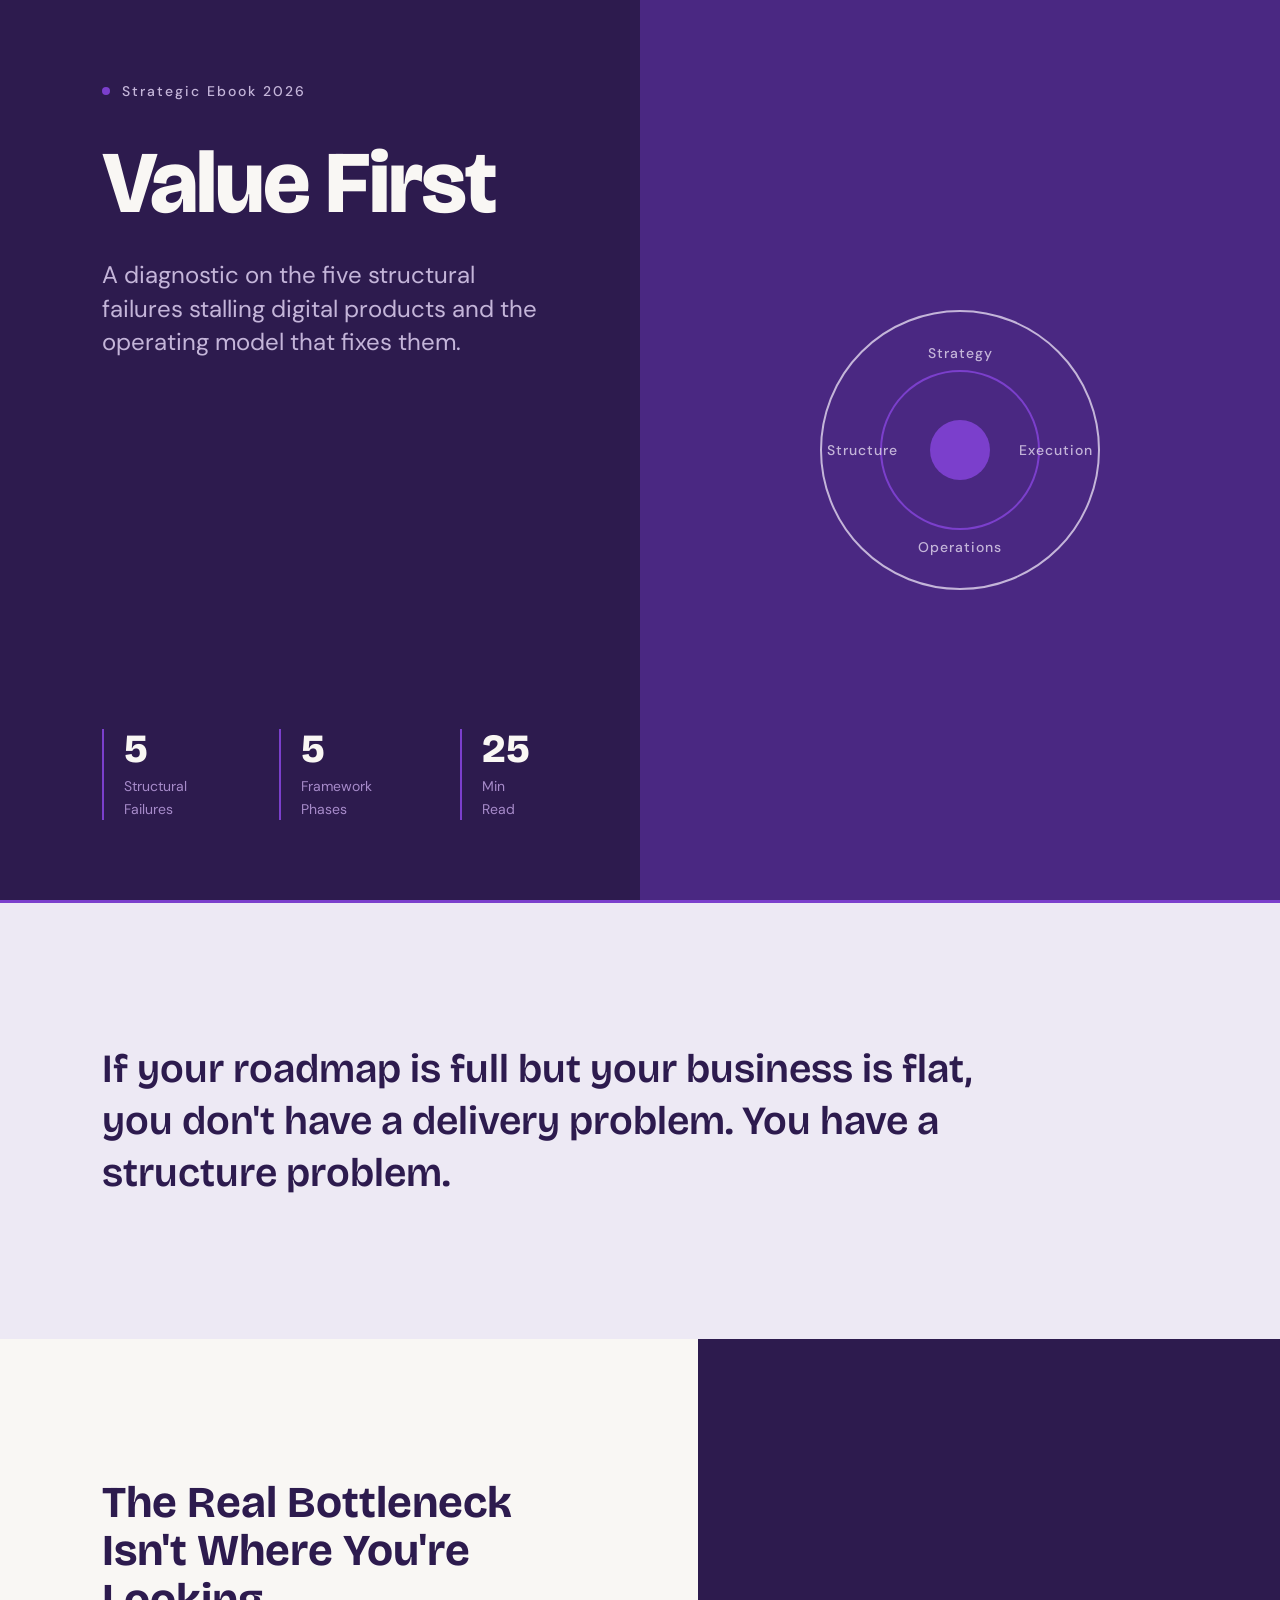
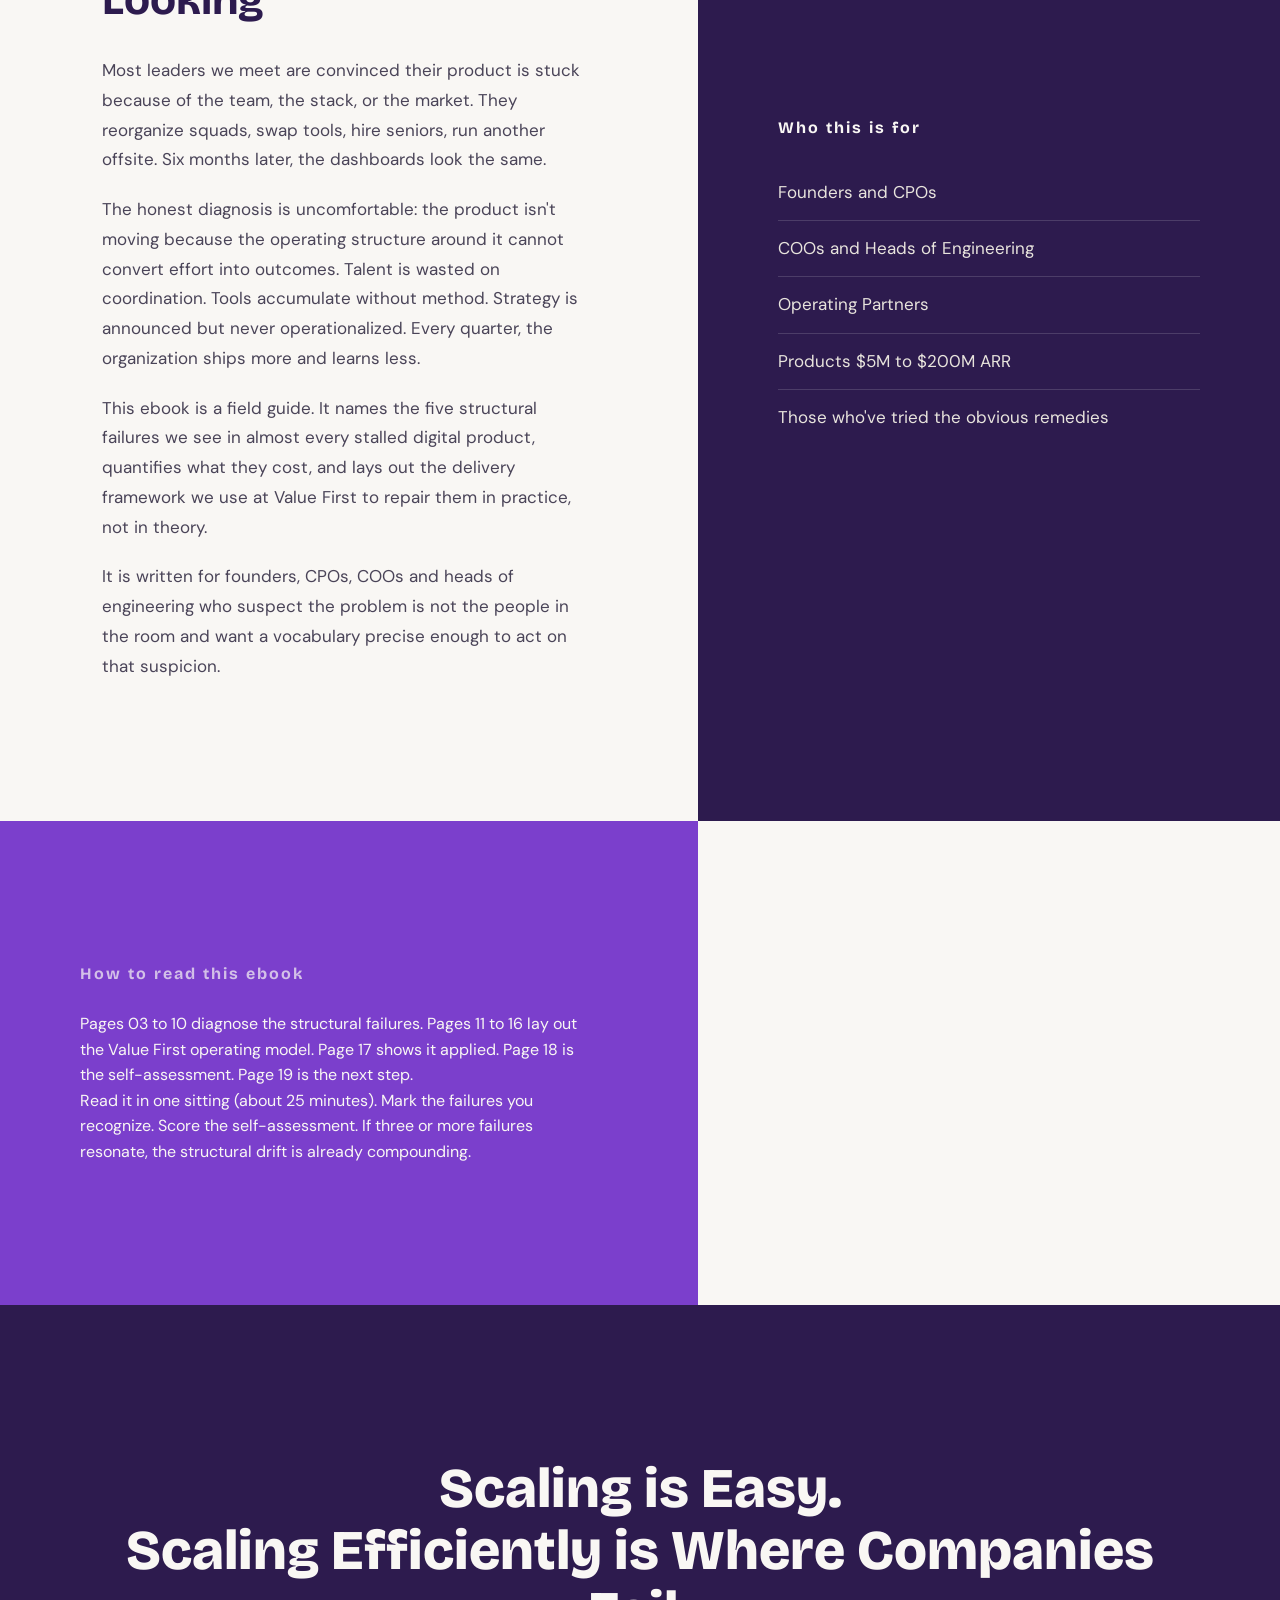
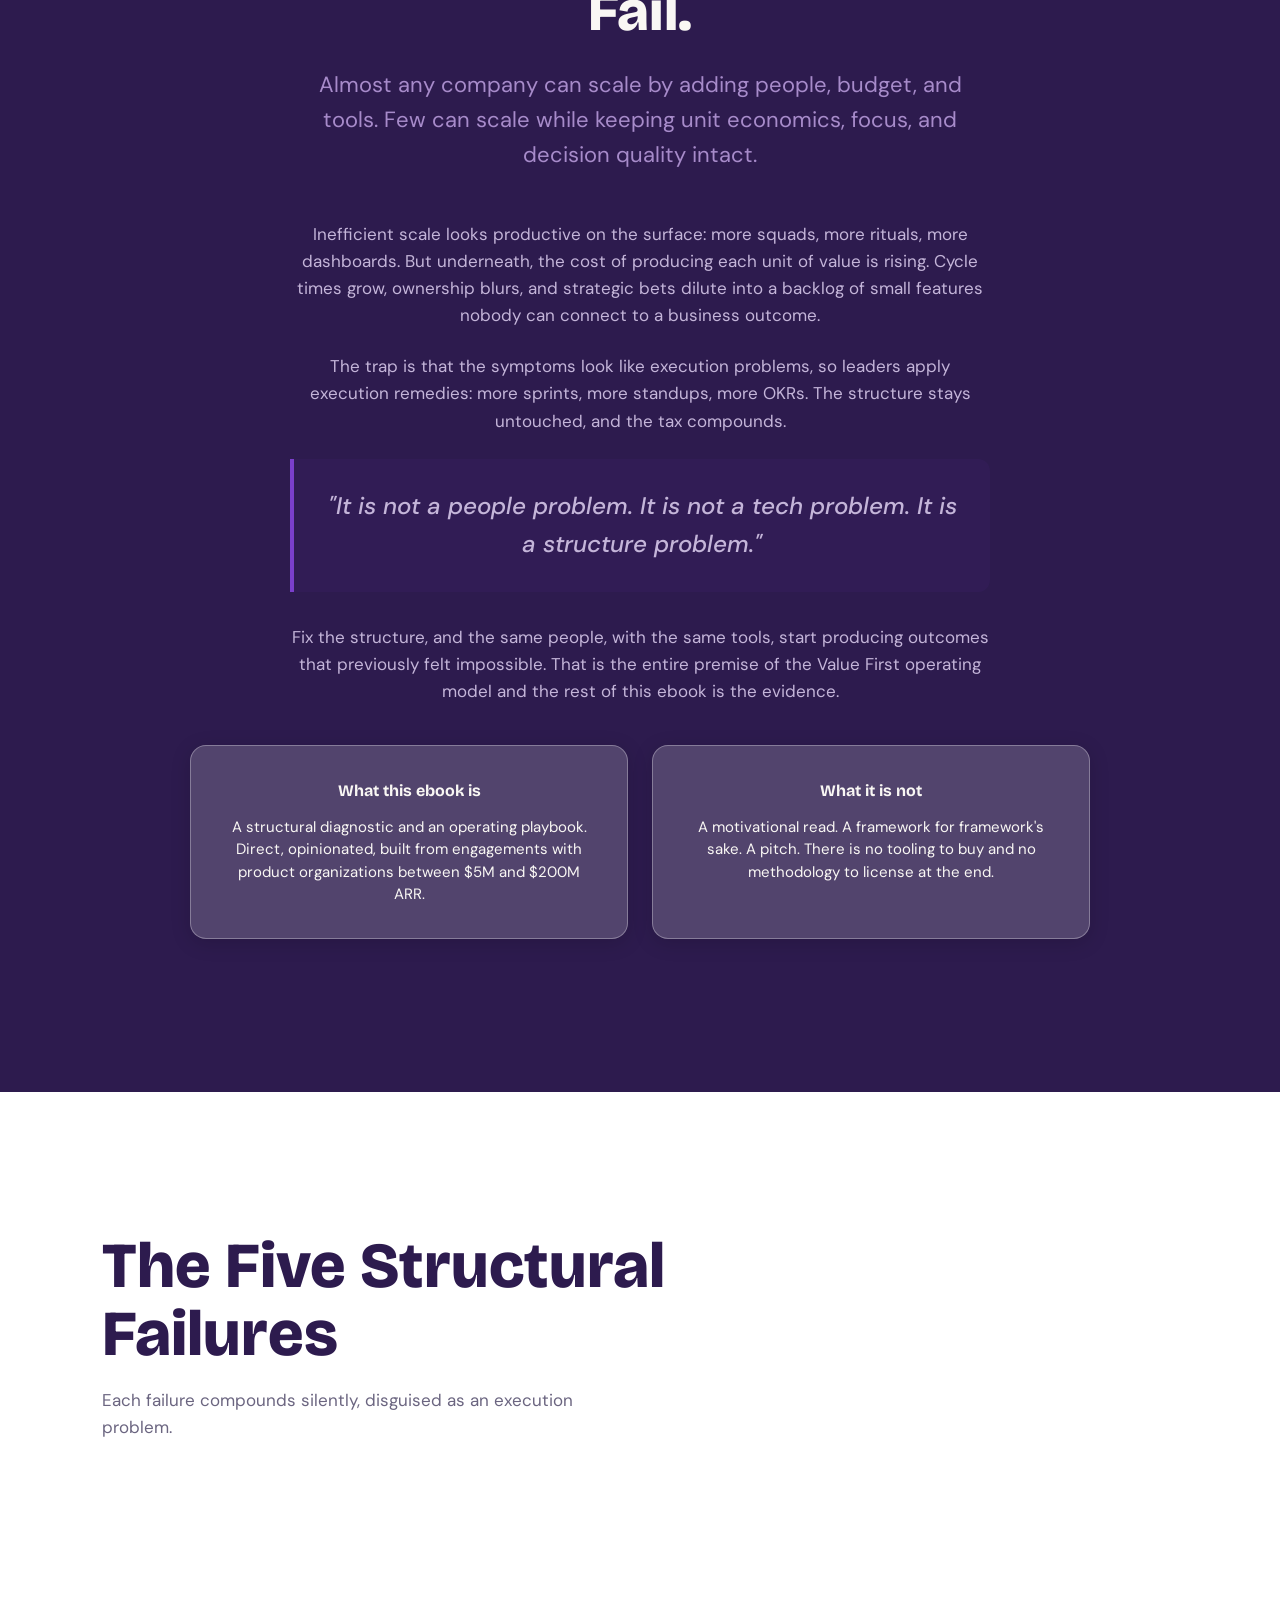
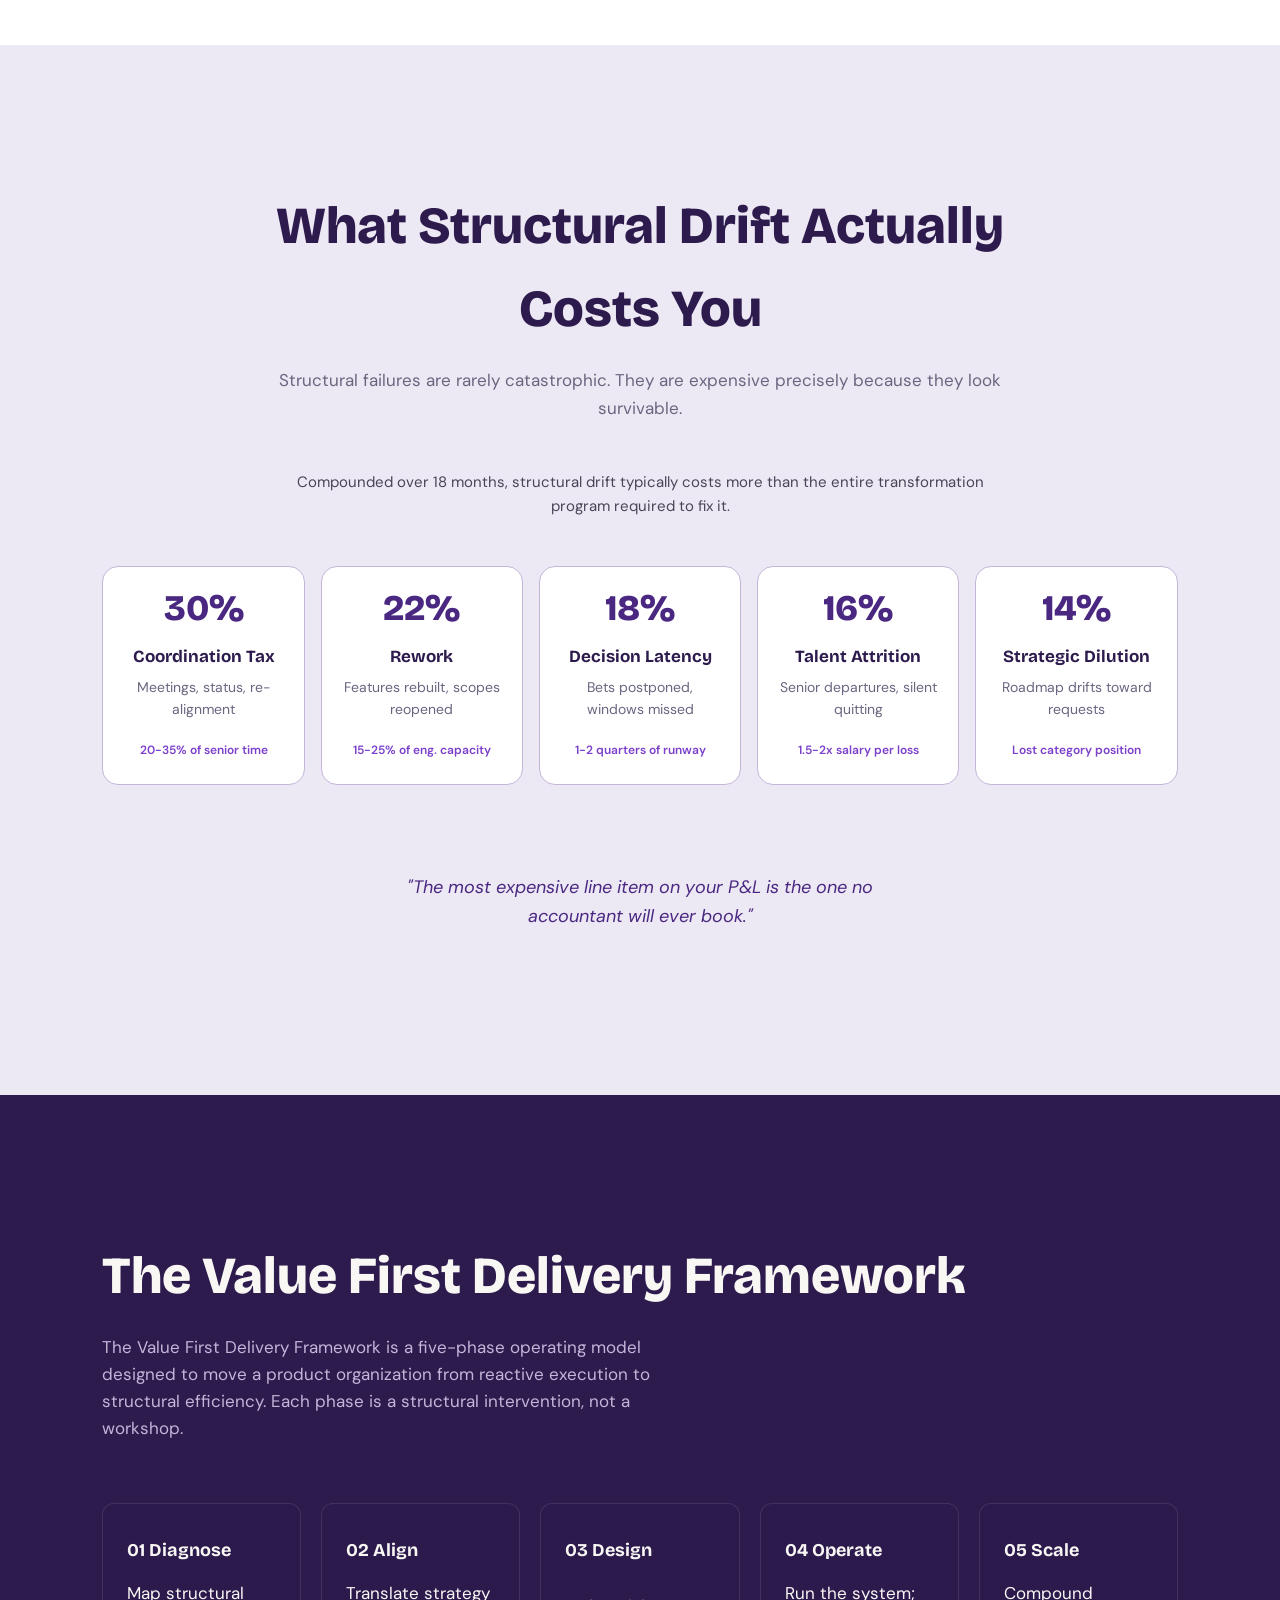
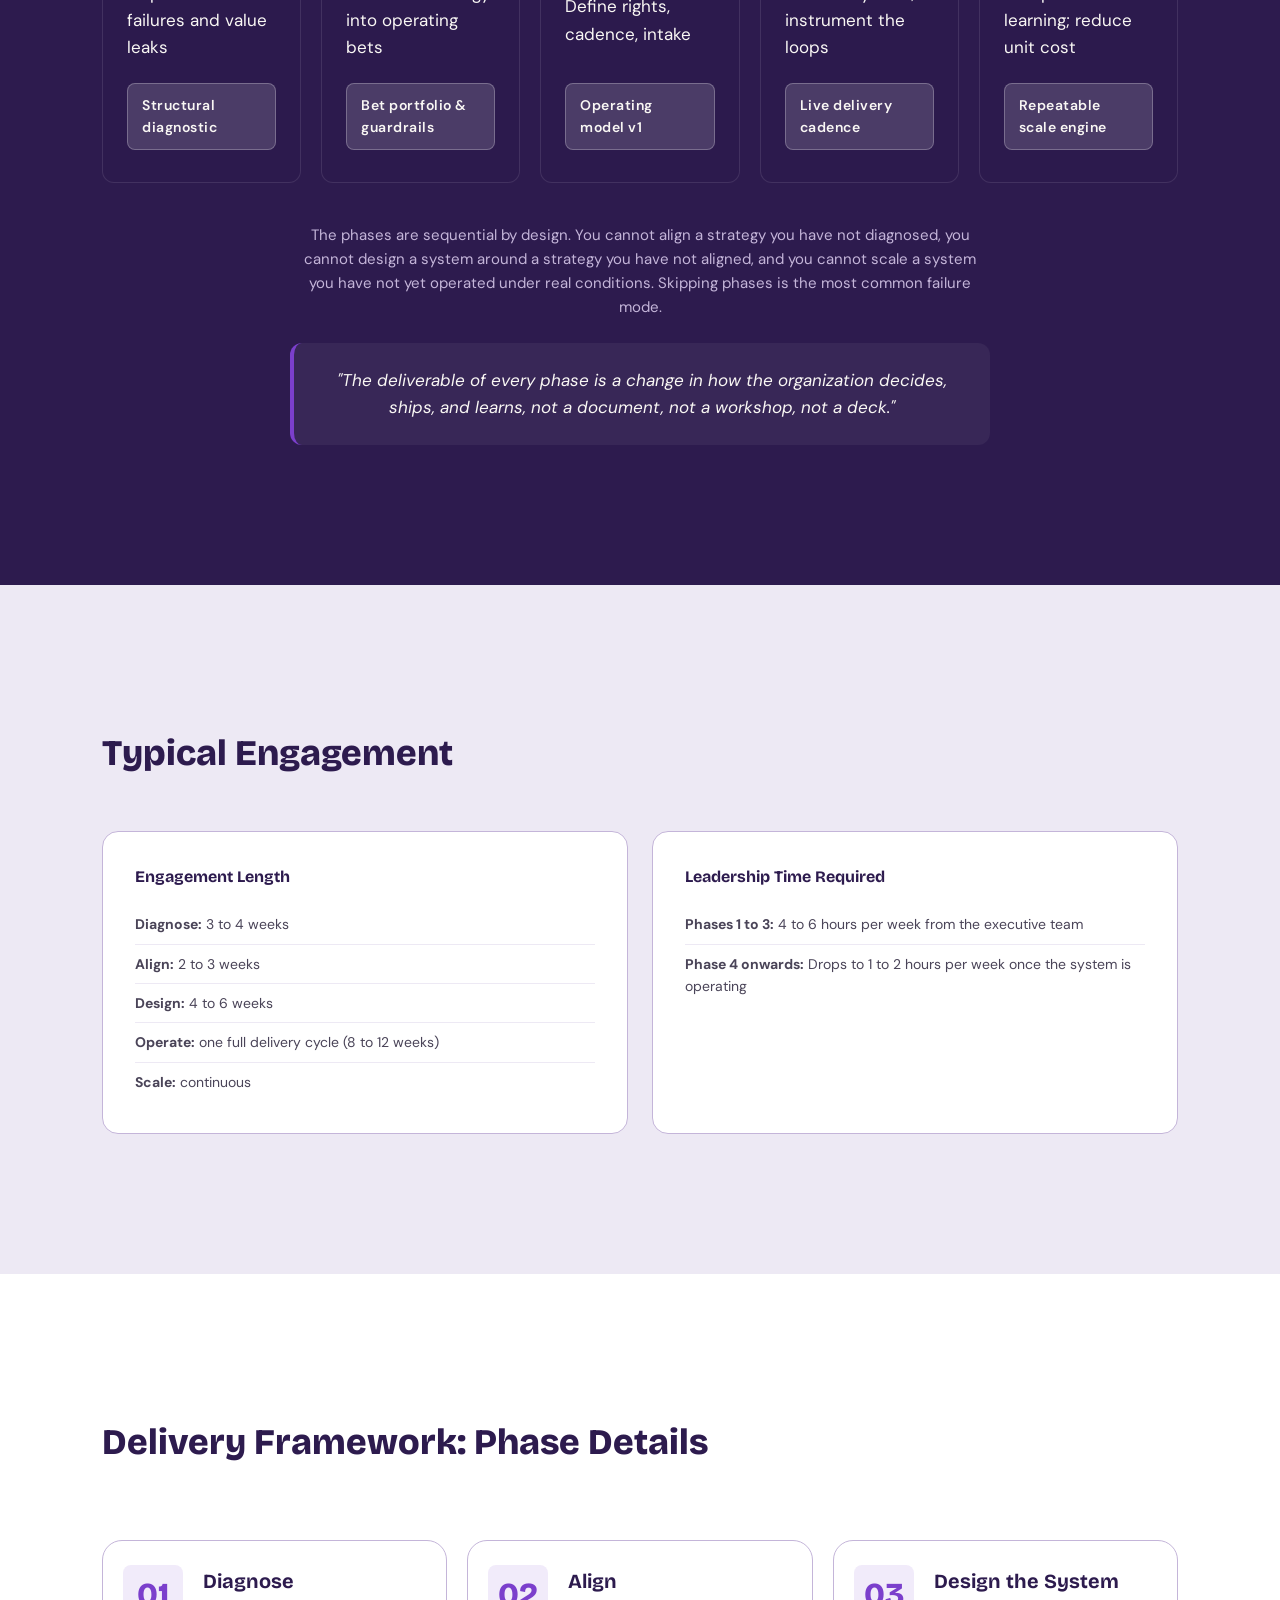
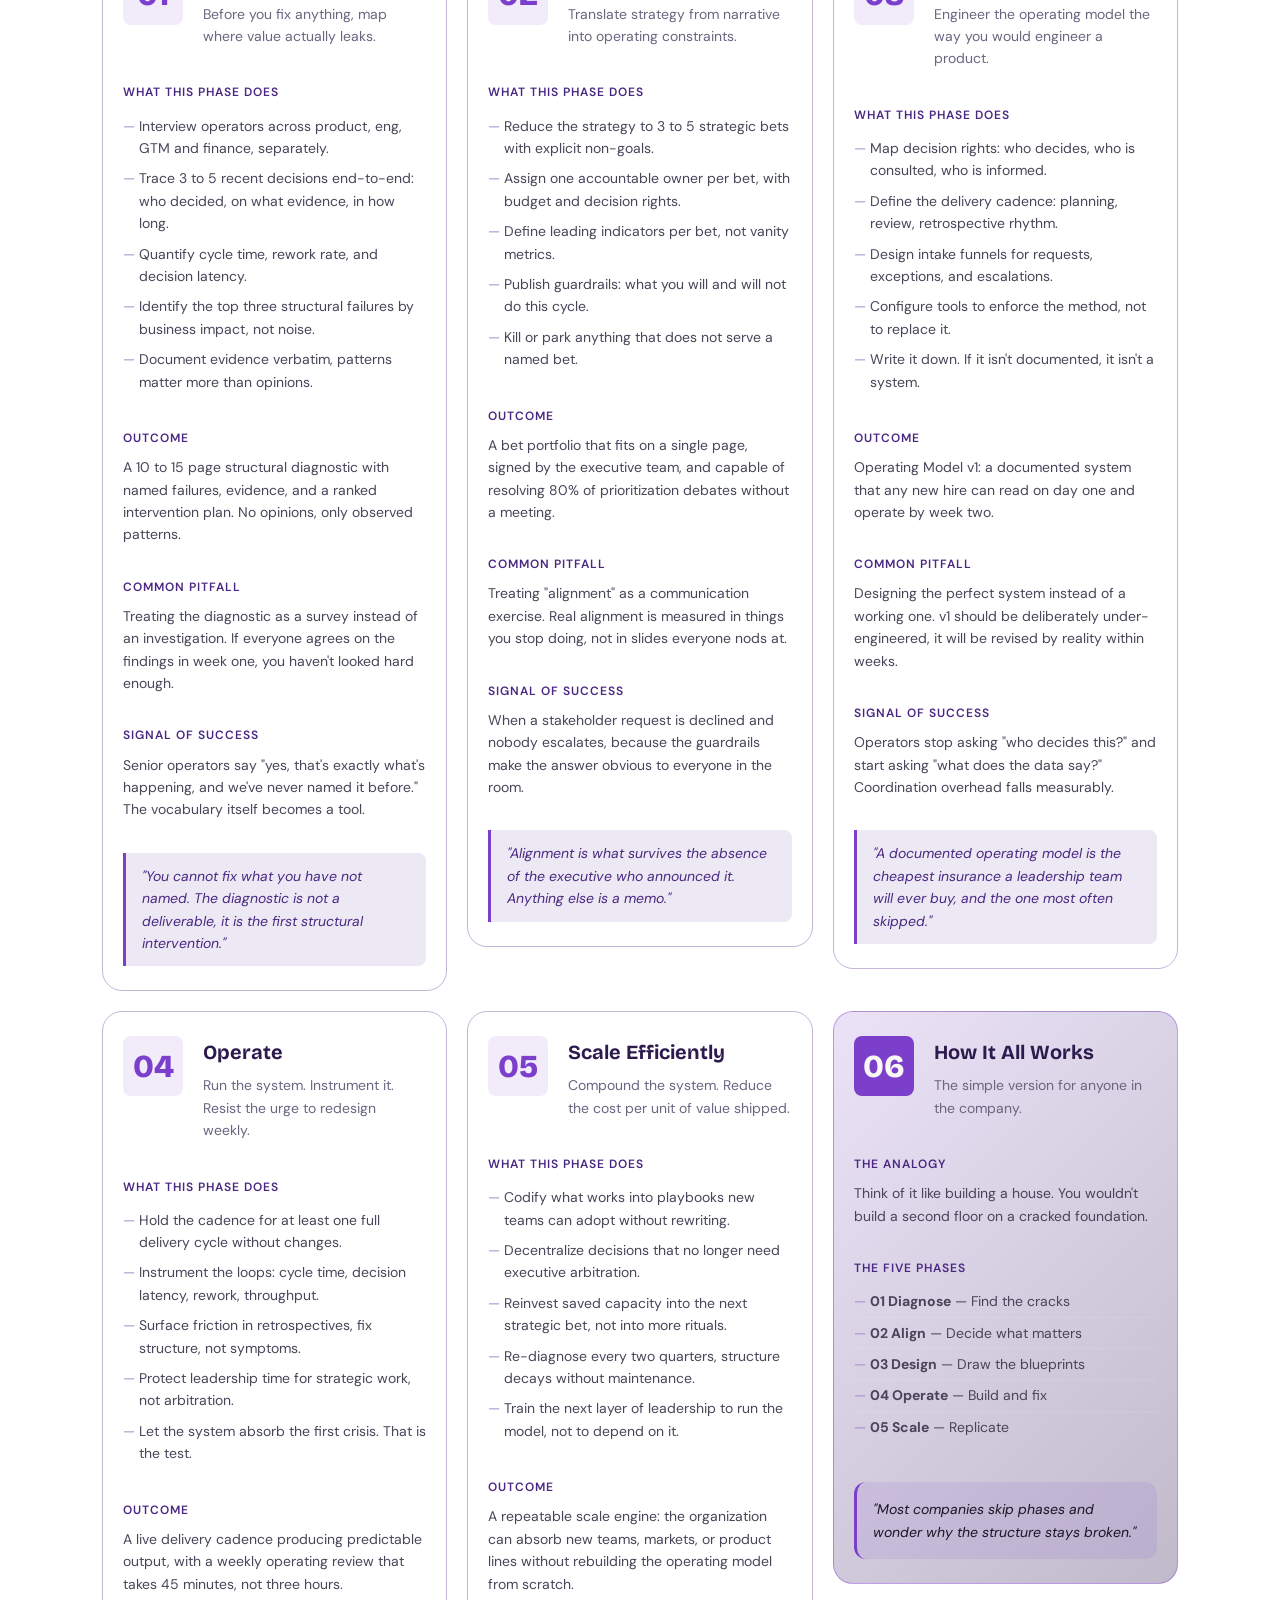
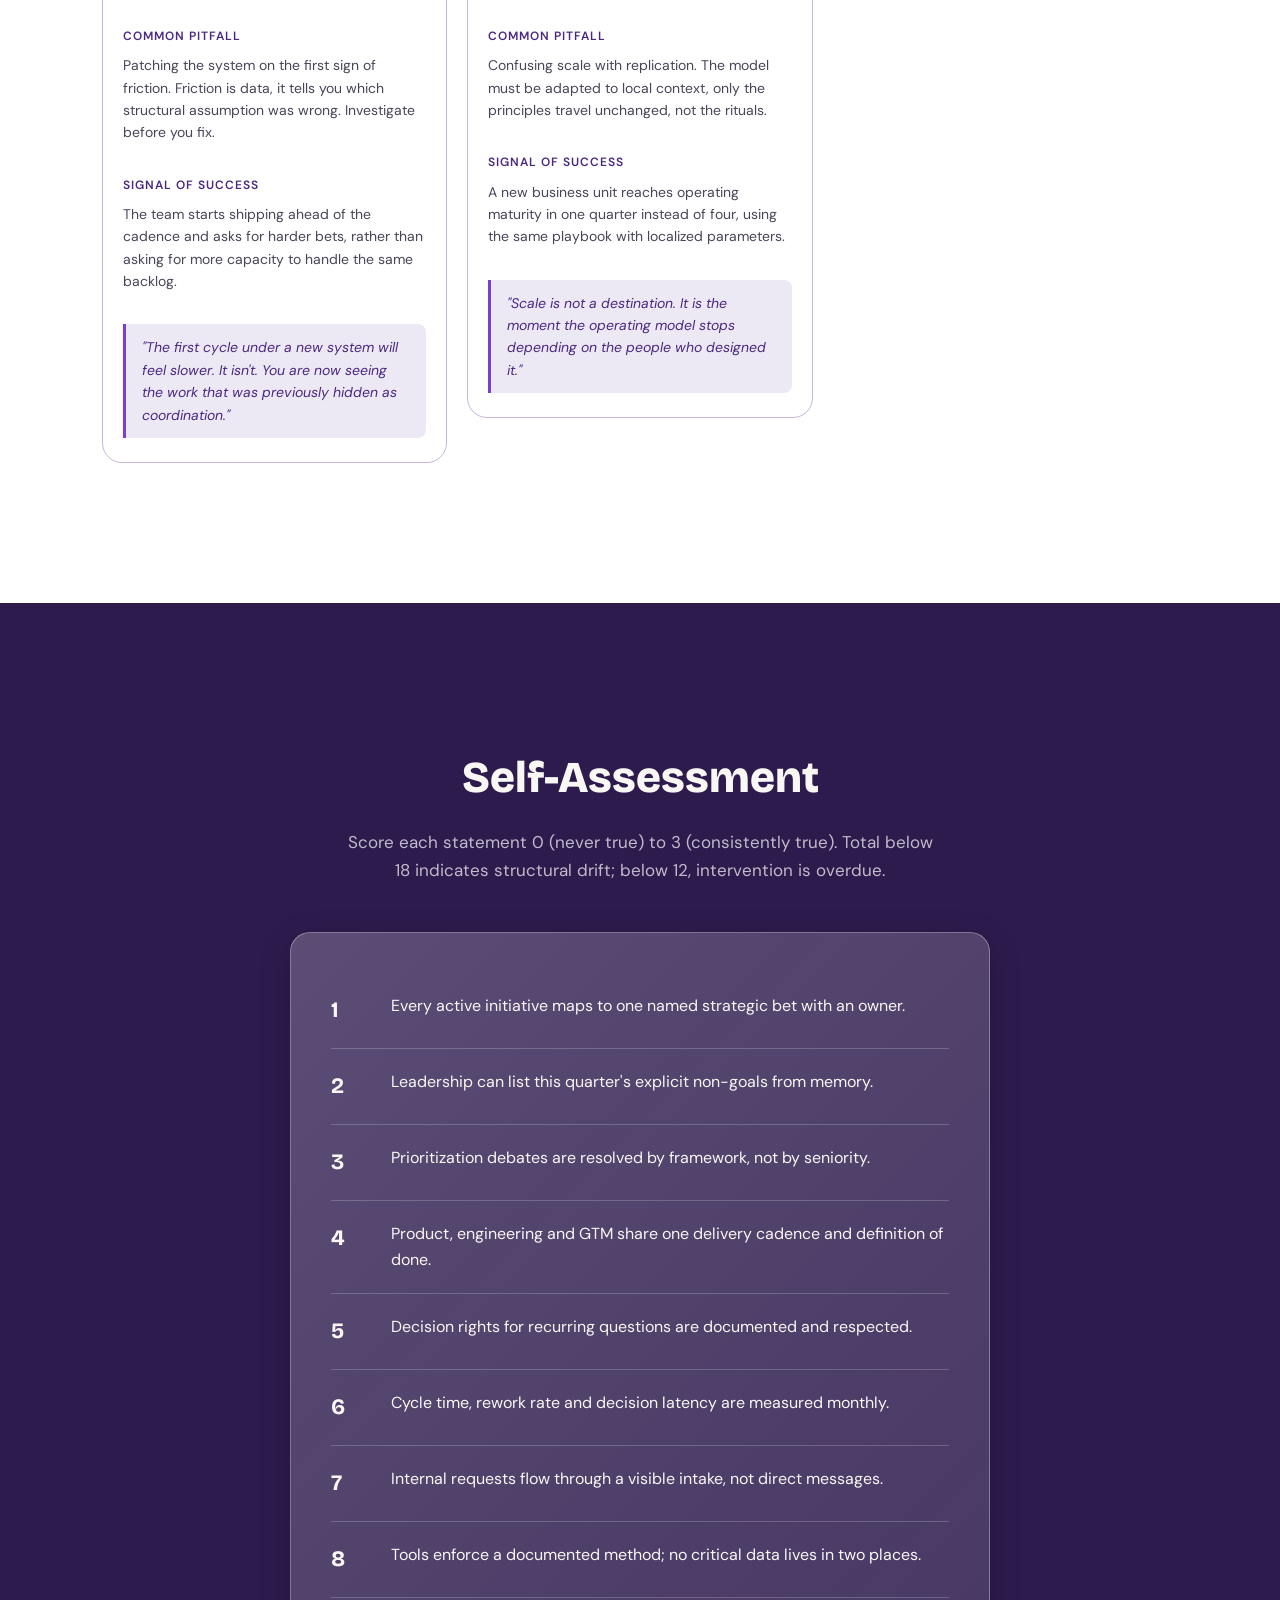
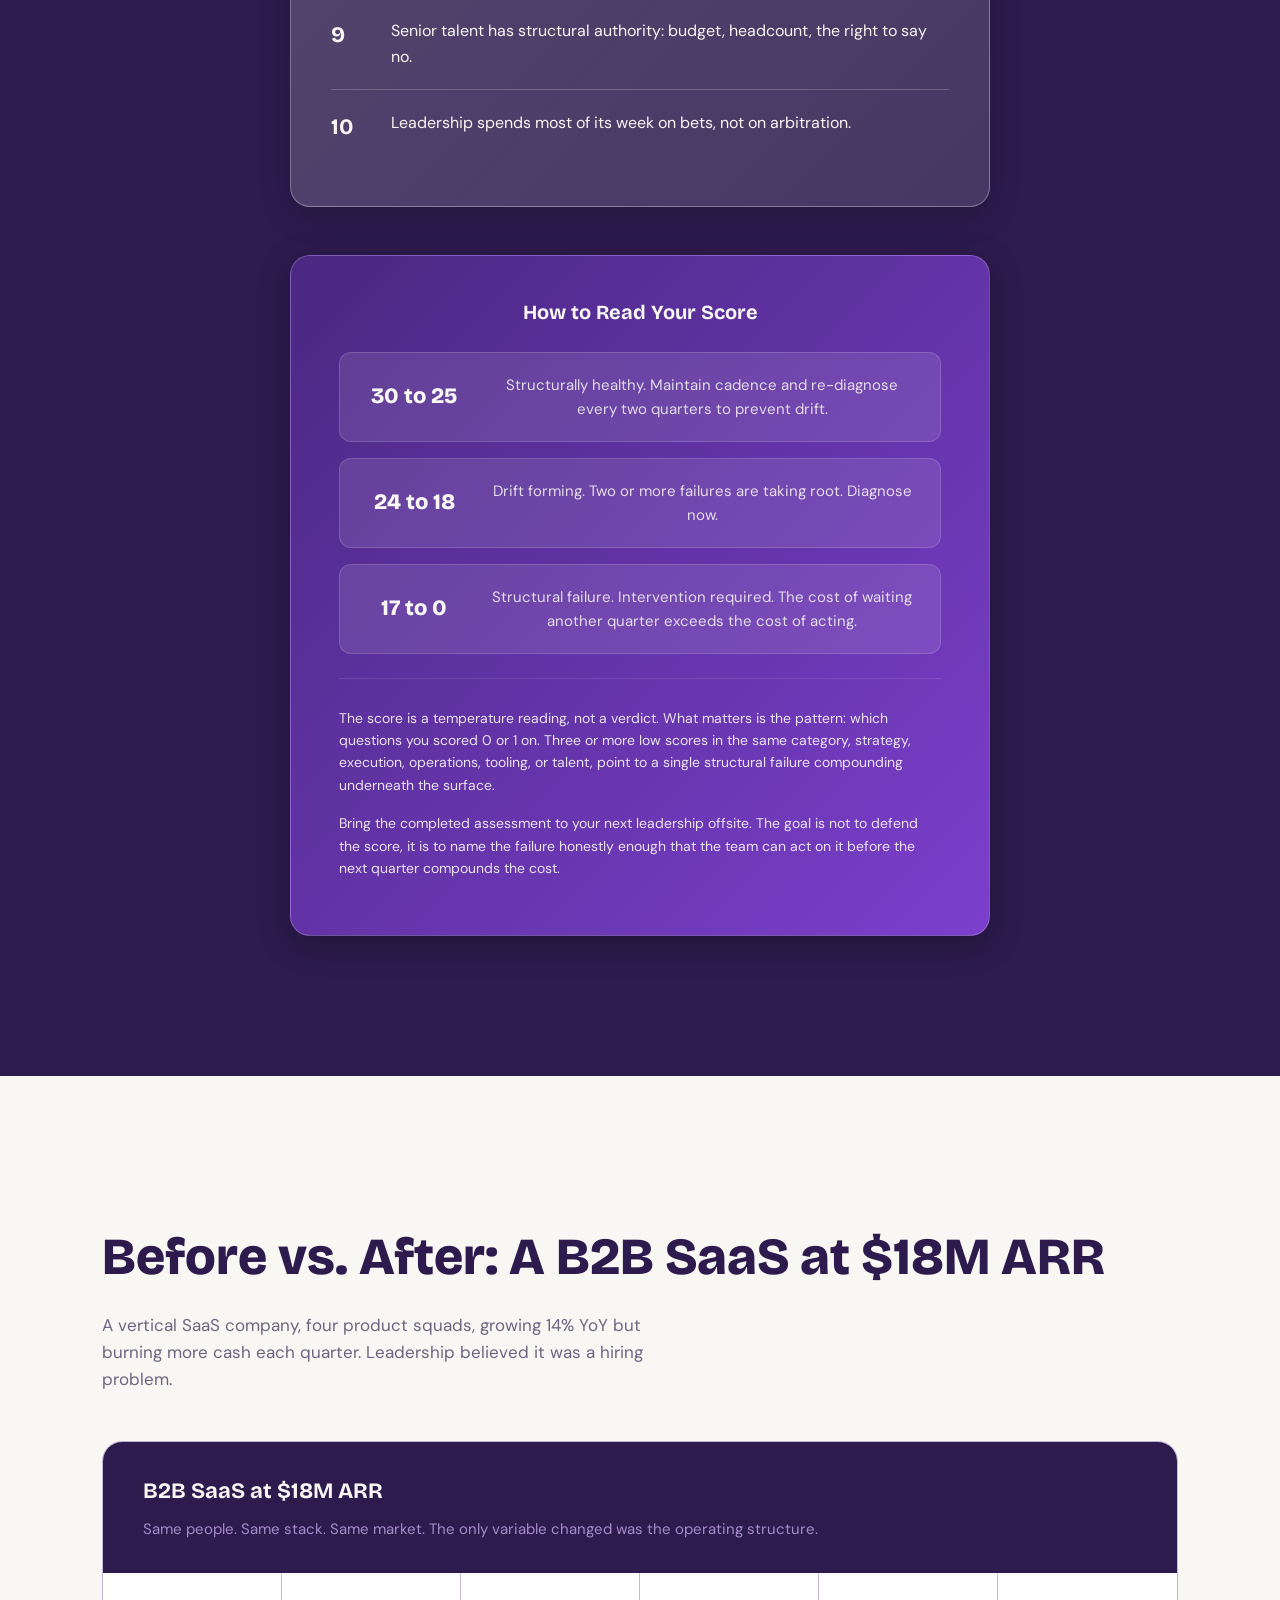
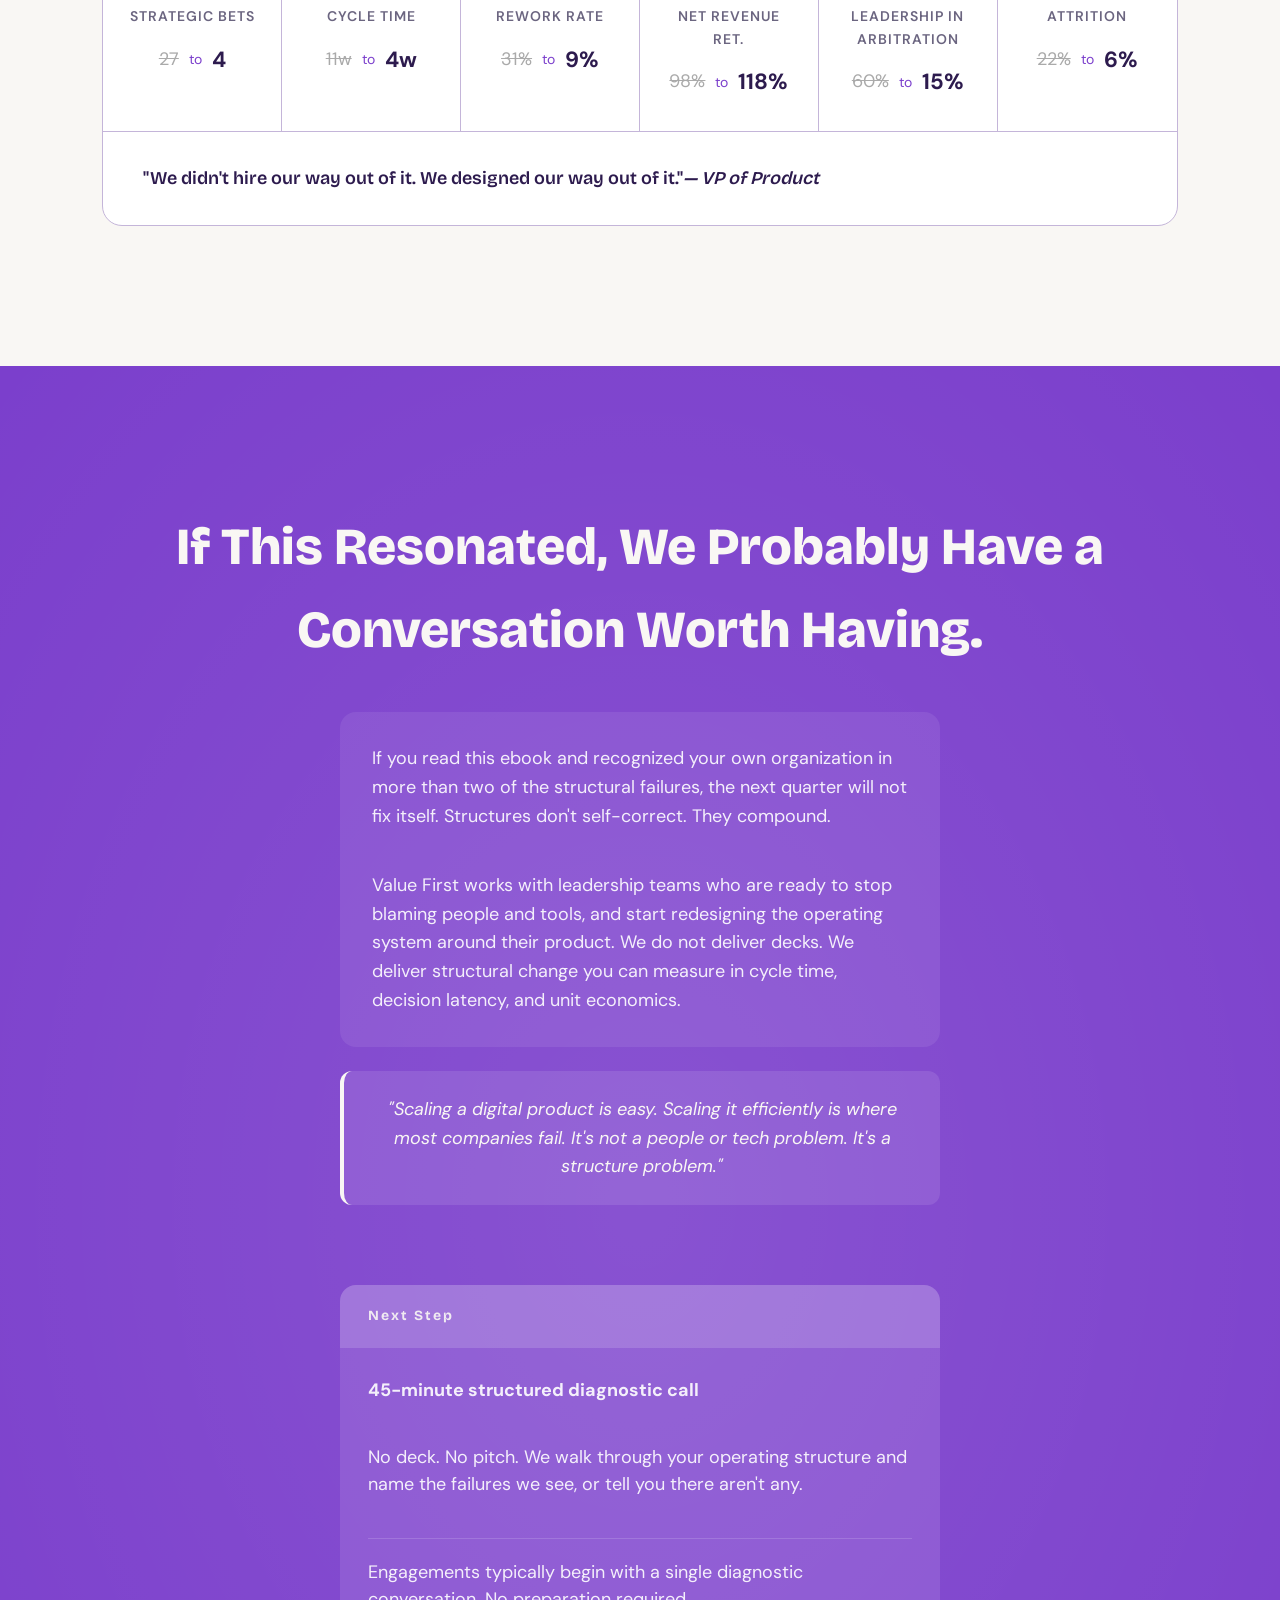
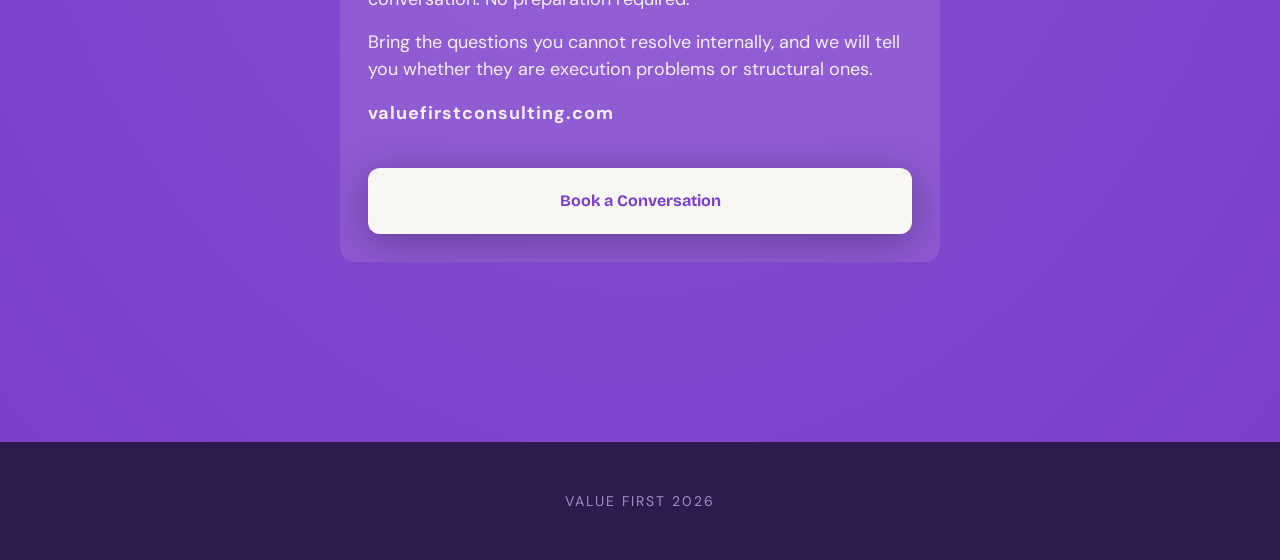
==== commit a23b3016: "fix: correct framework phase purpose text to match original" ====
--- a/valuefirst-presentation.html
+++ b/valuefirst-presentation.html
@@ -2093,7 +2093,7 @@
         <div class="framework-grid">
             <div class="phase-card">
                 <h3>01 Diagnose</h3>
-                <p class="purpose">Map where value actually leaks</p>
+                <p class="purpose">Map structural failures and value leaks</p>
                 <p class="output">Structural diagnostic</p>
             </div>
             <div class="phase-card">
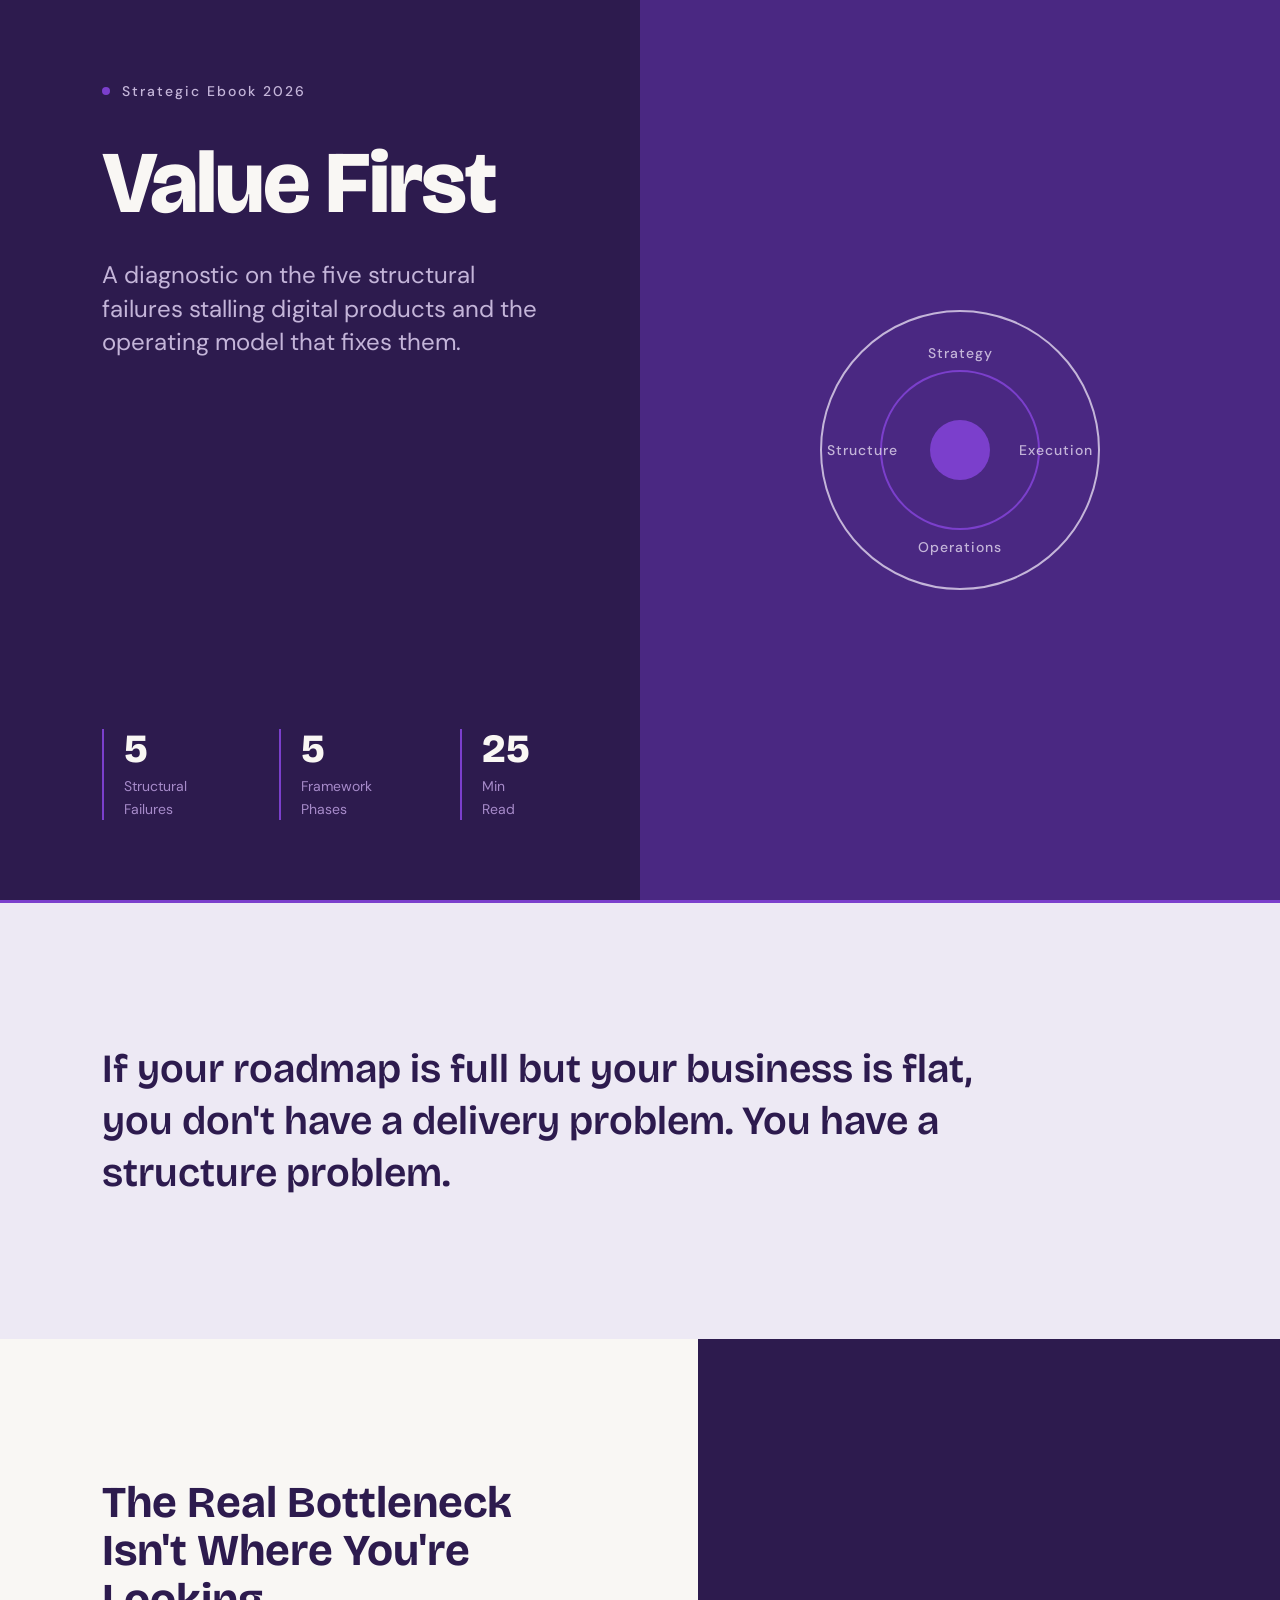
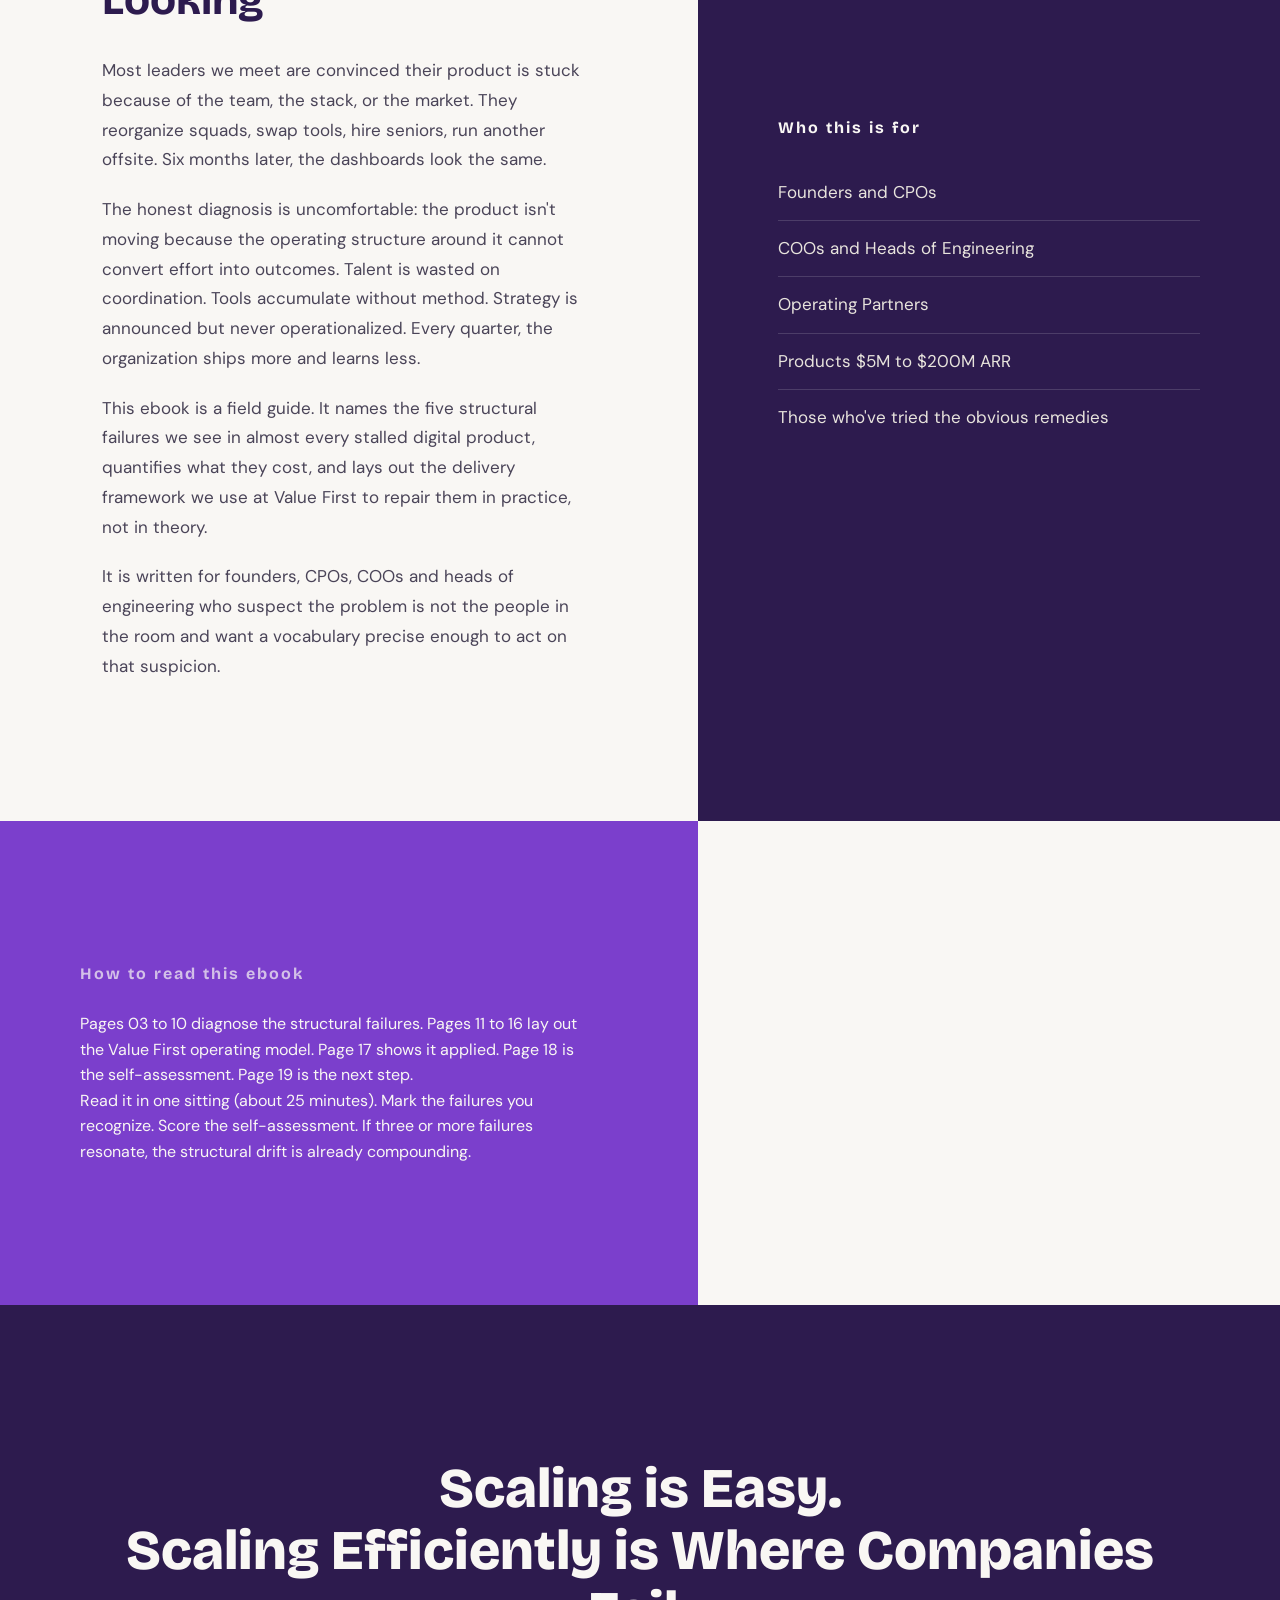
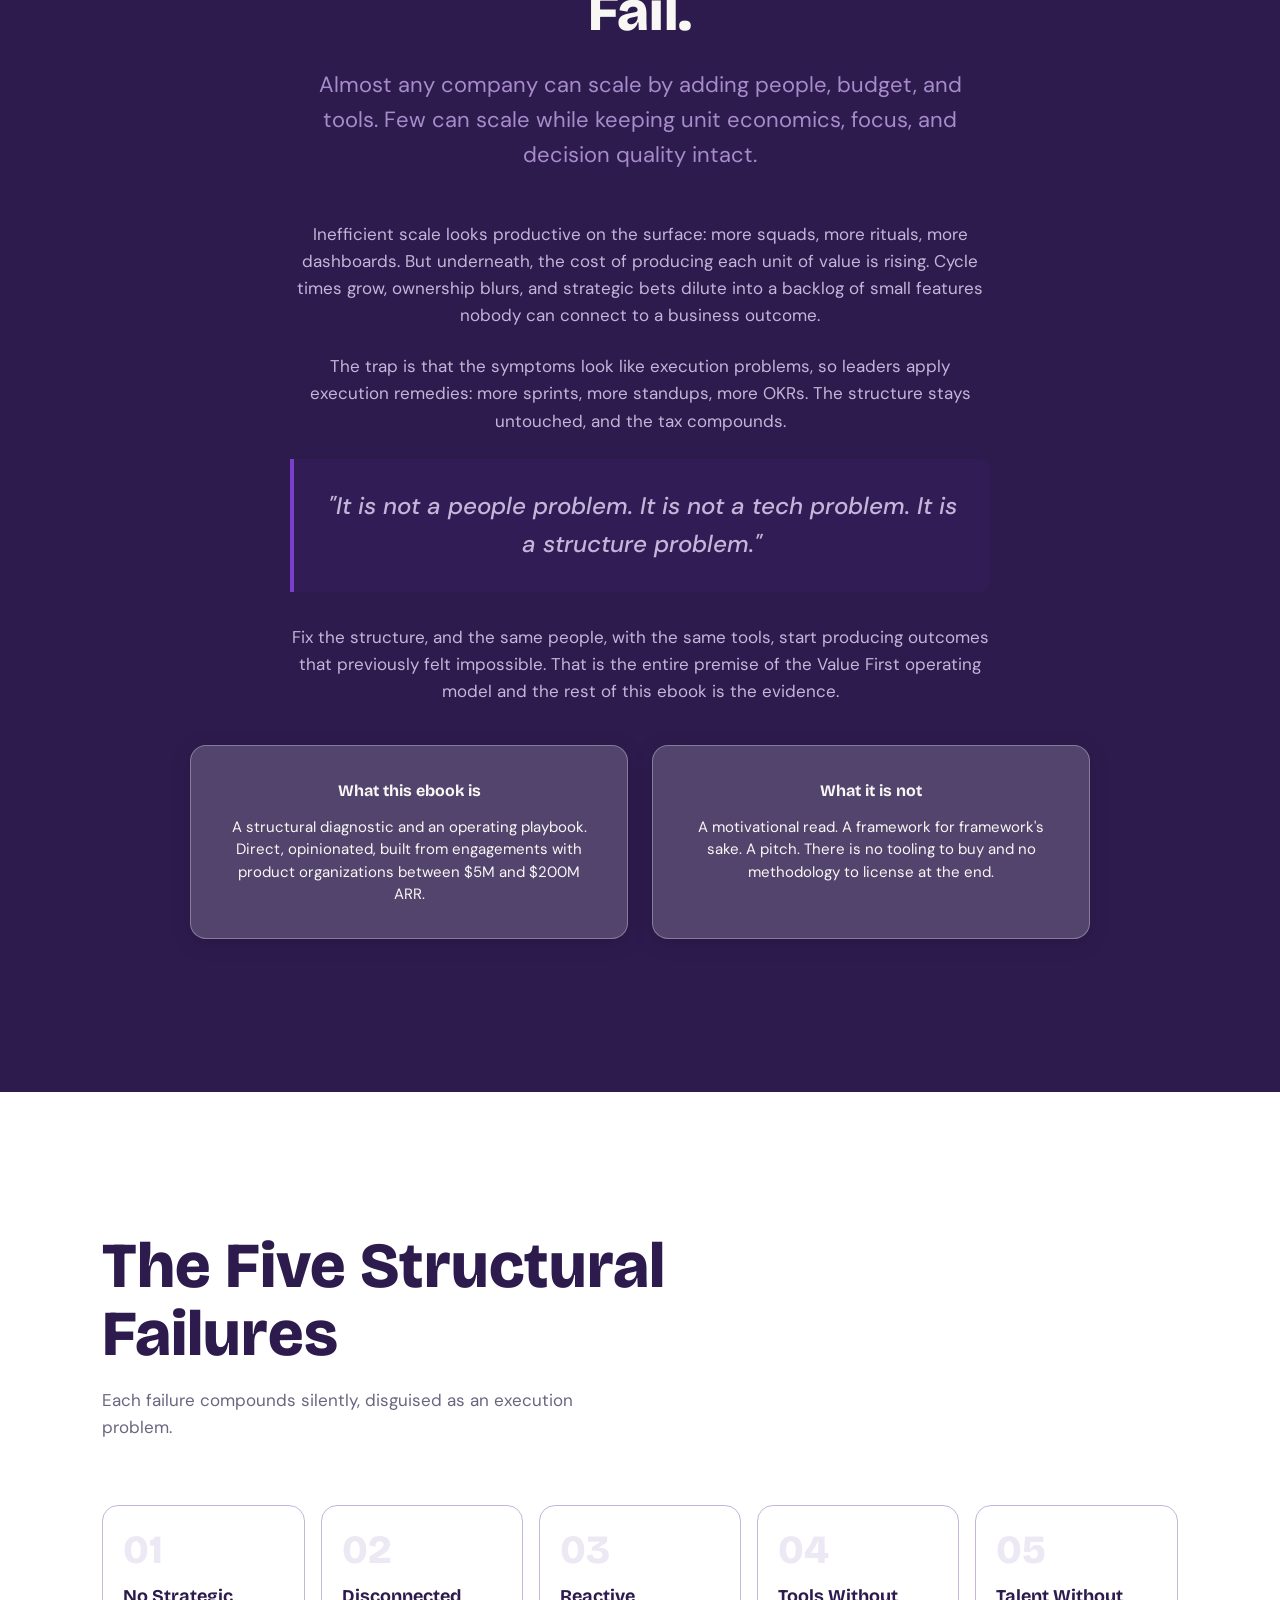
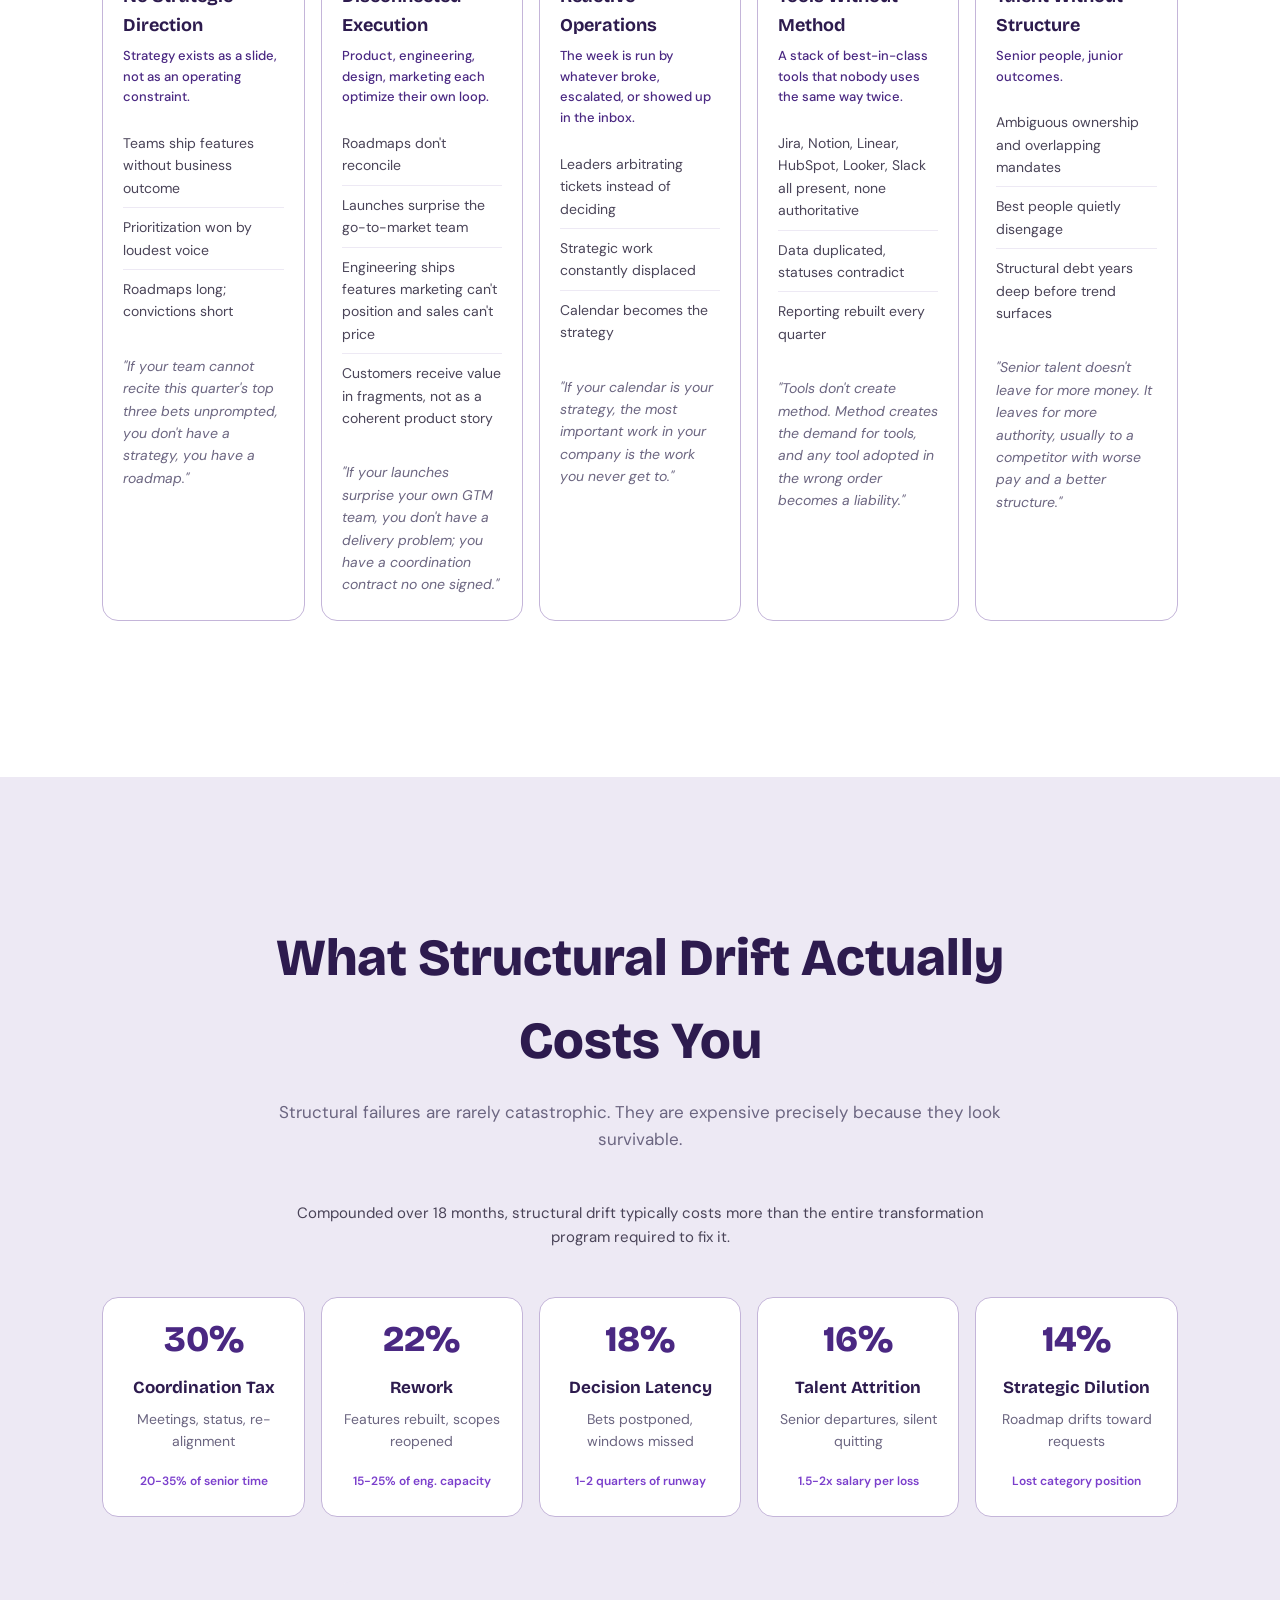
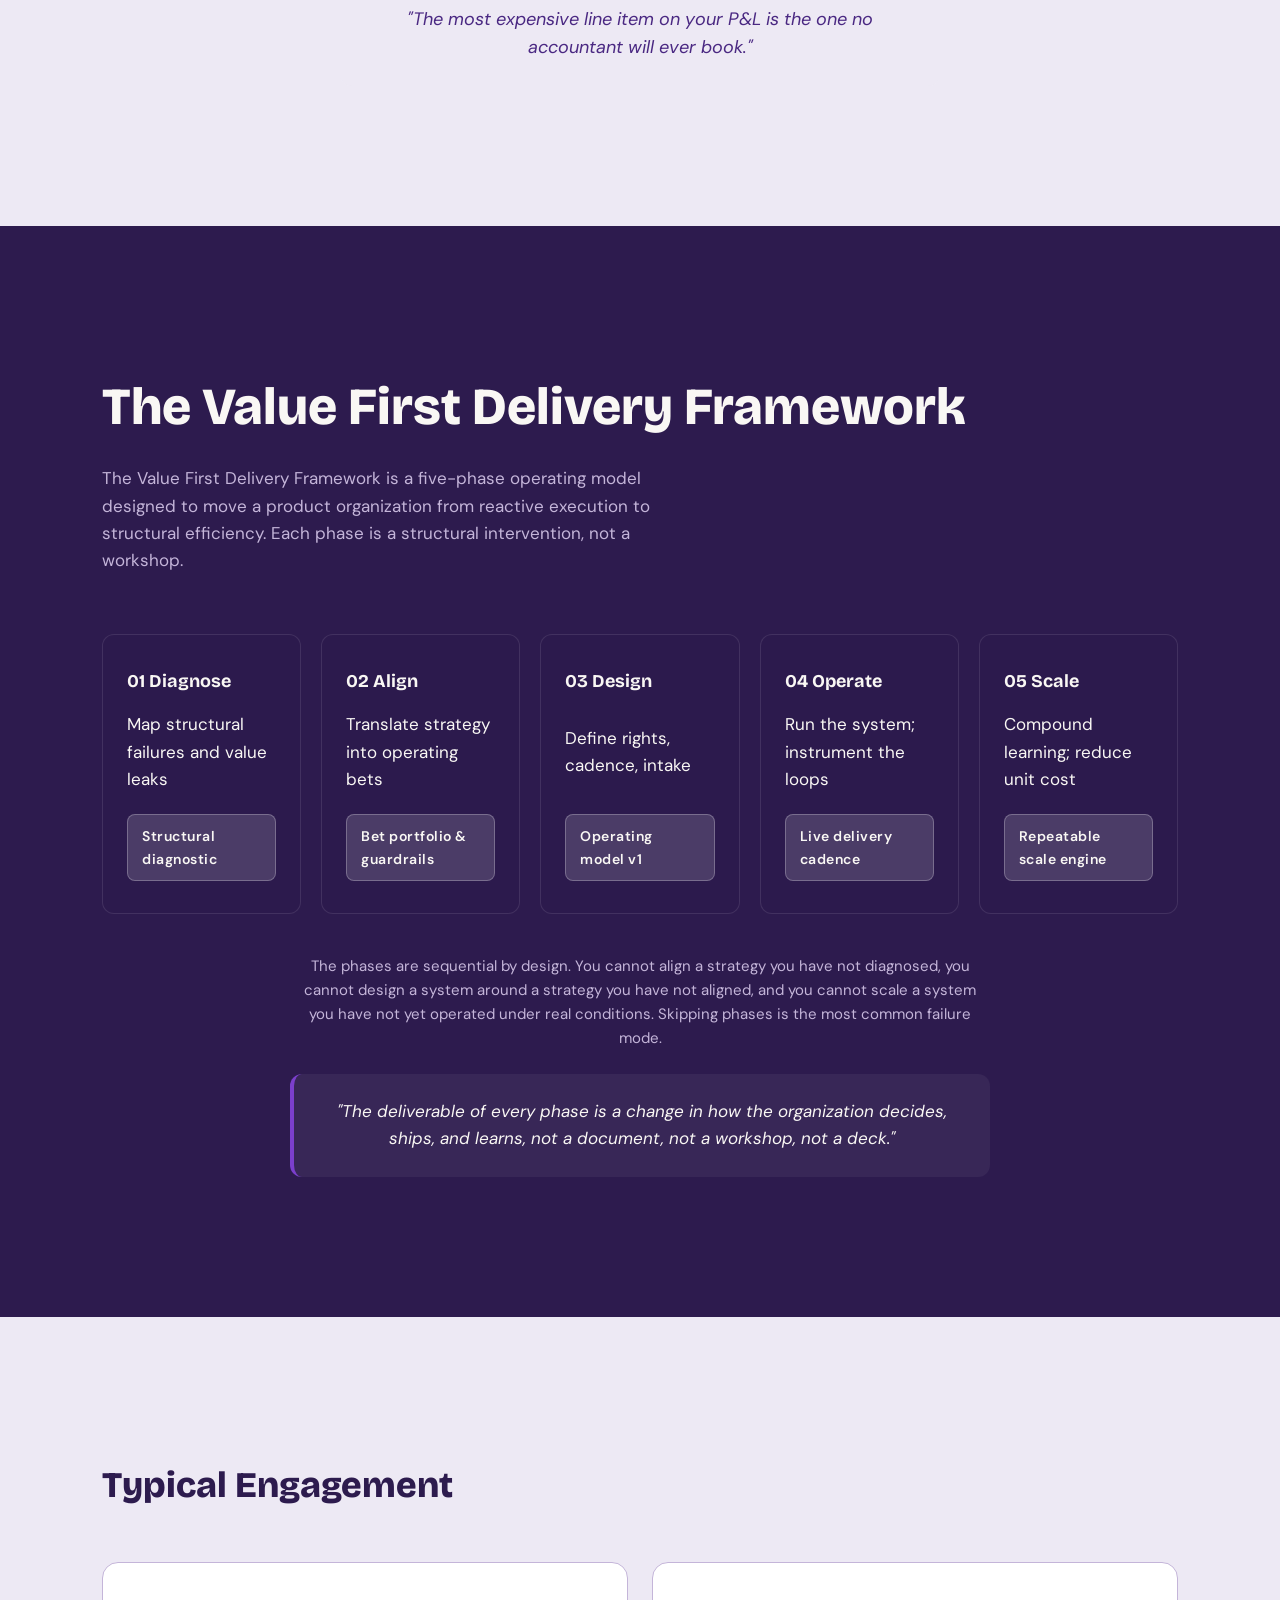
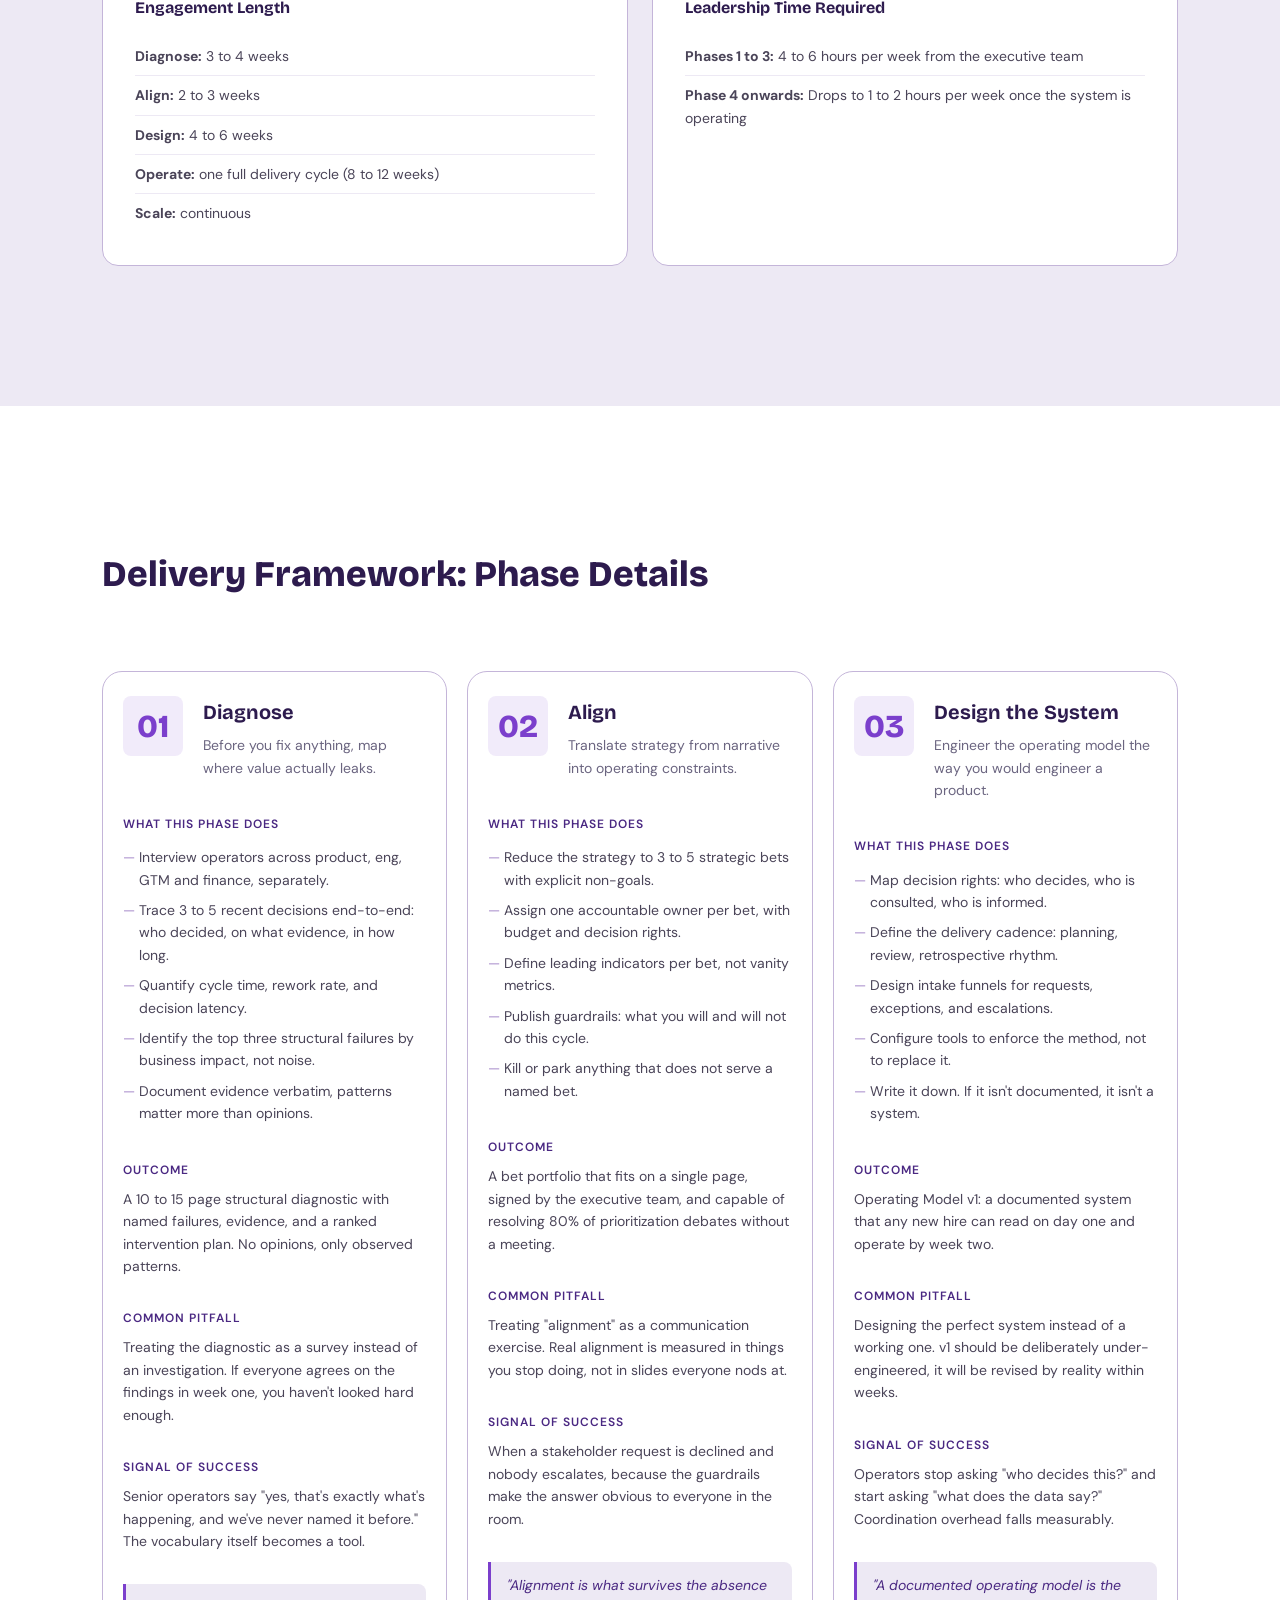
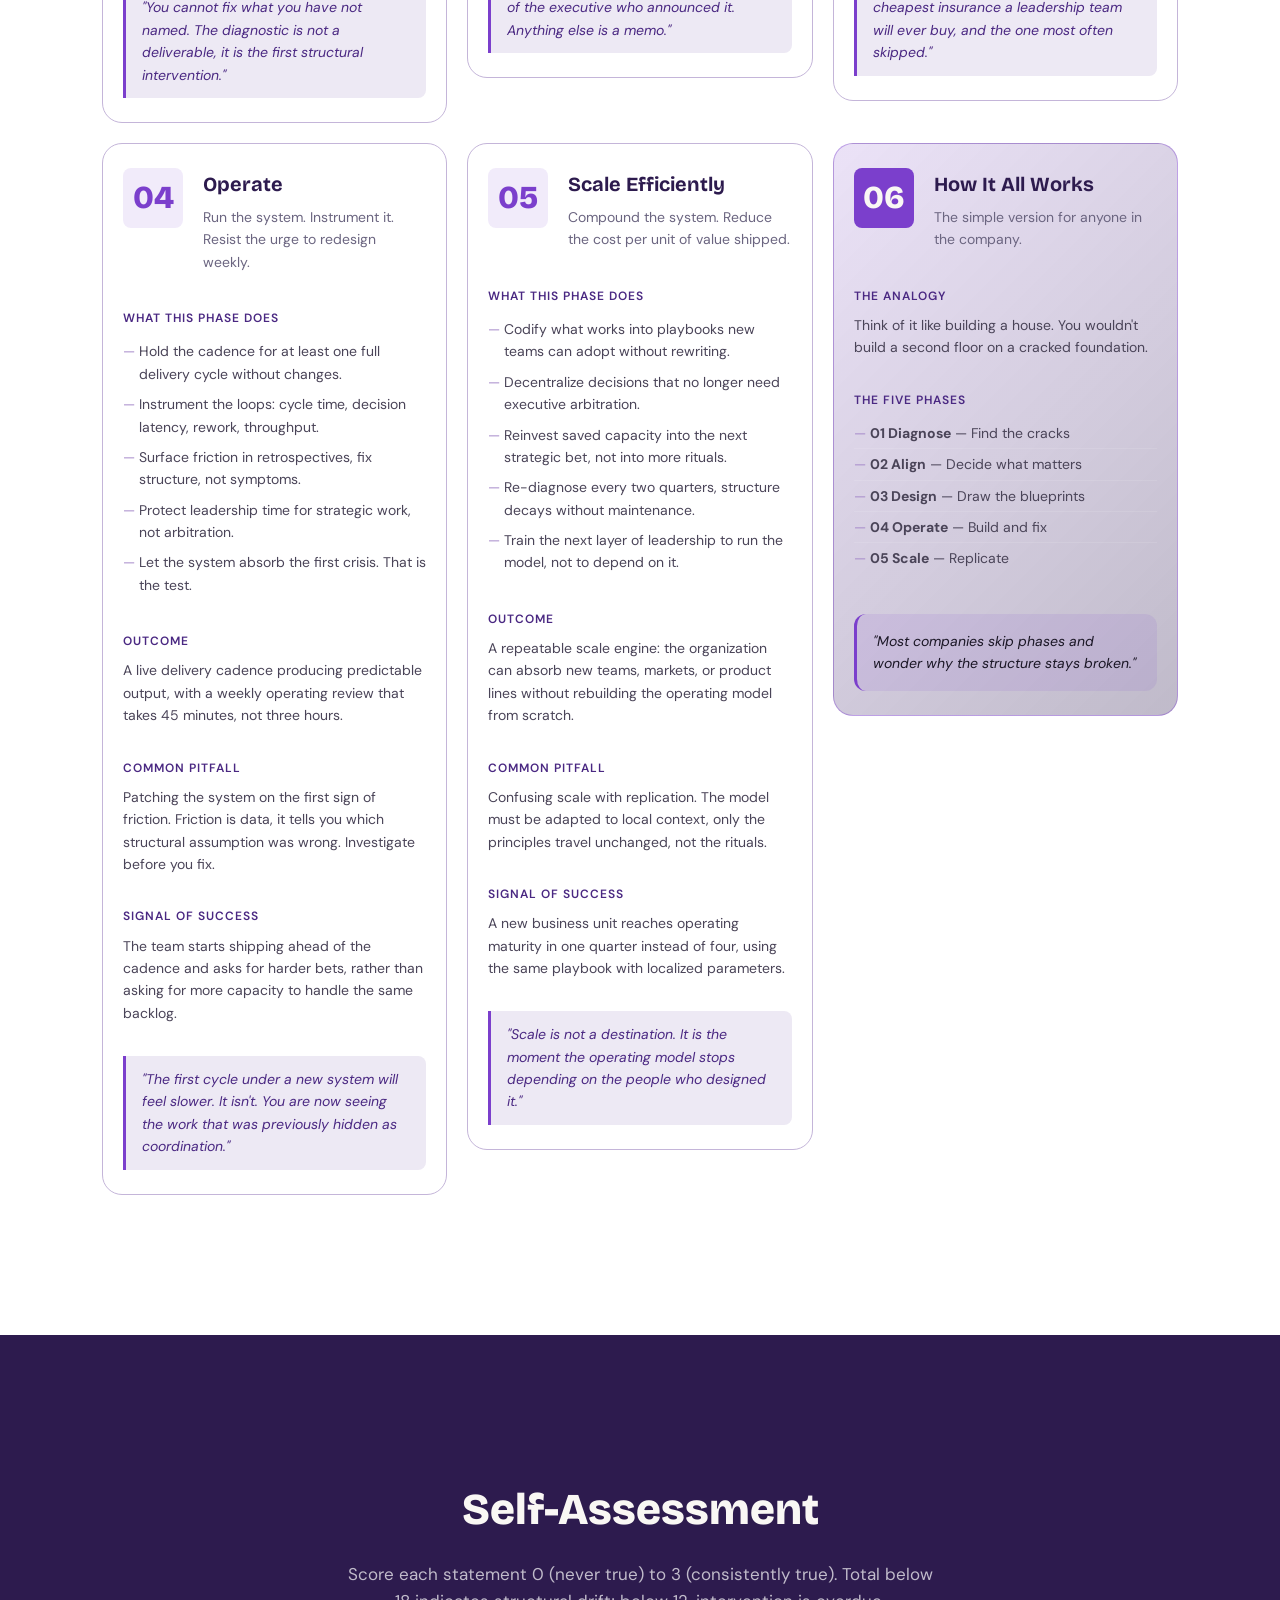
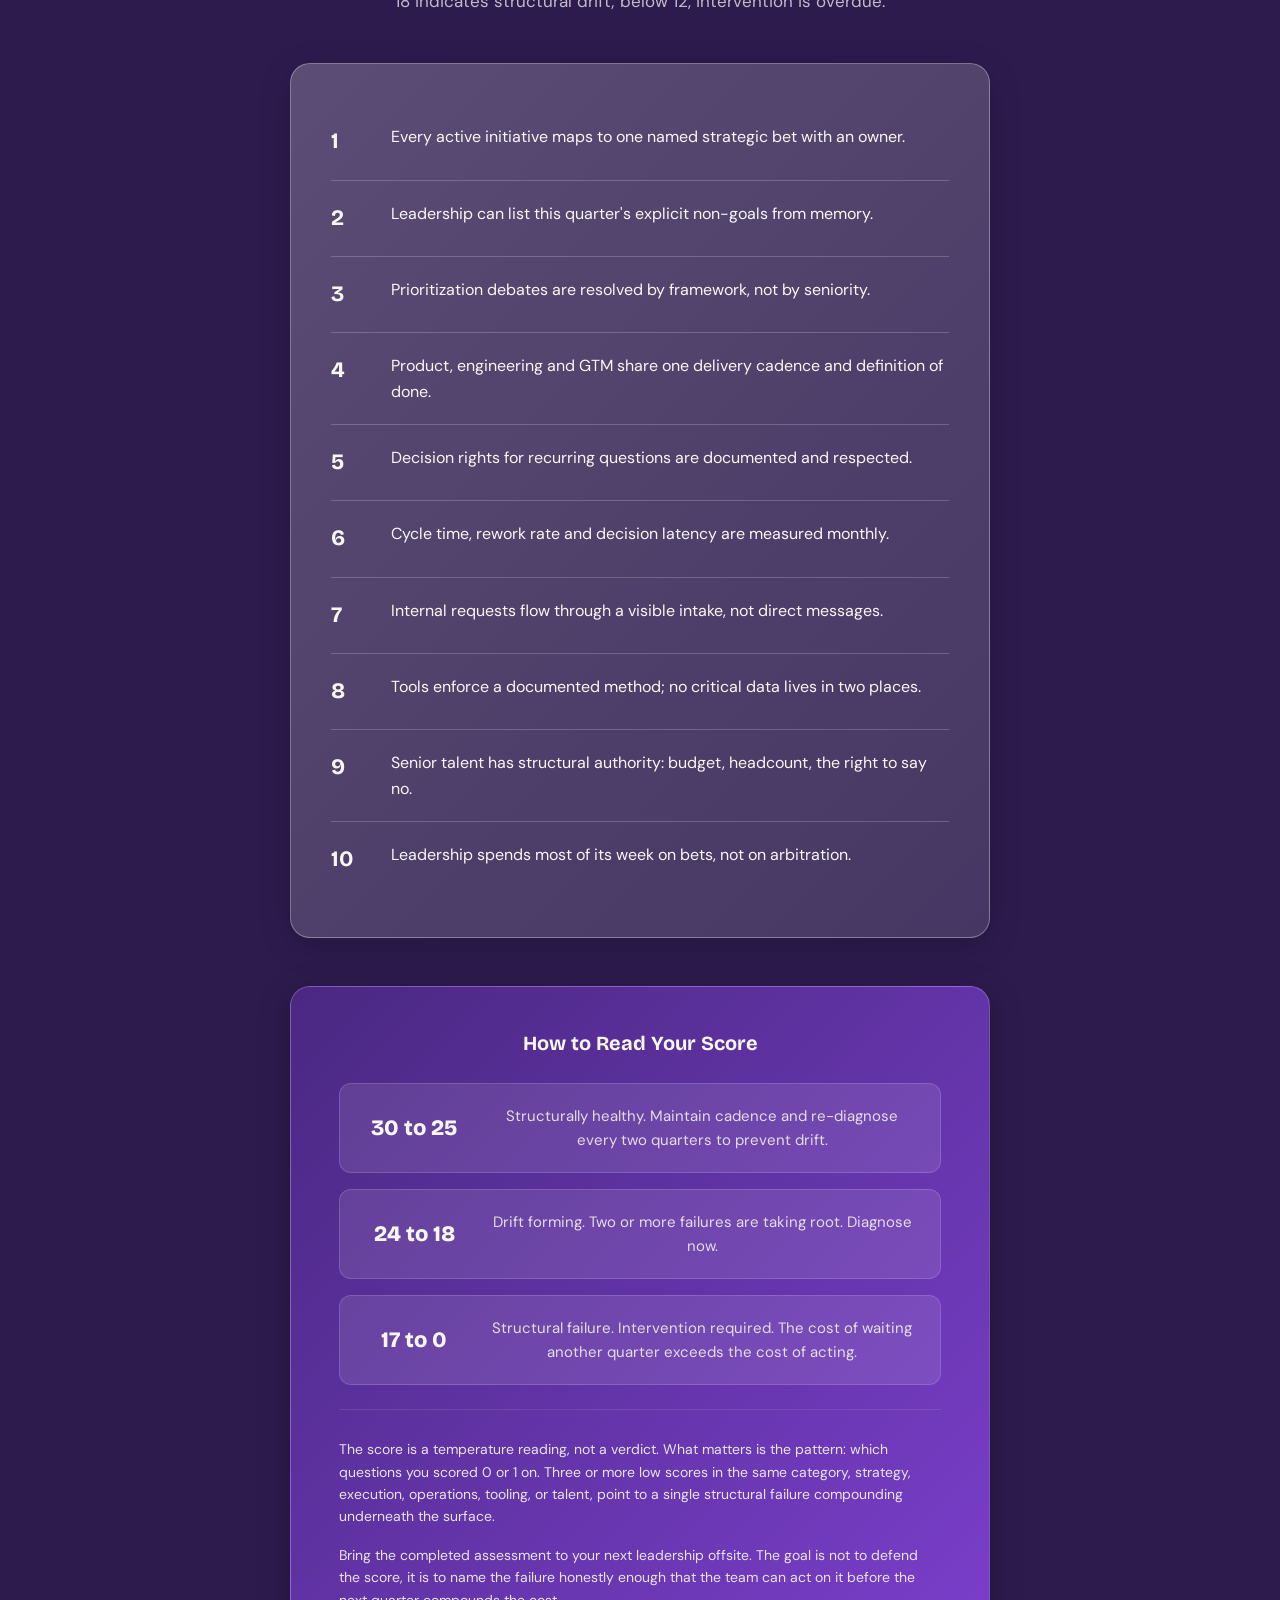
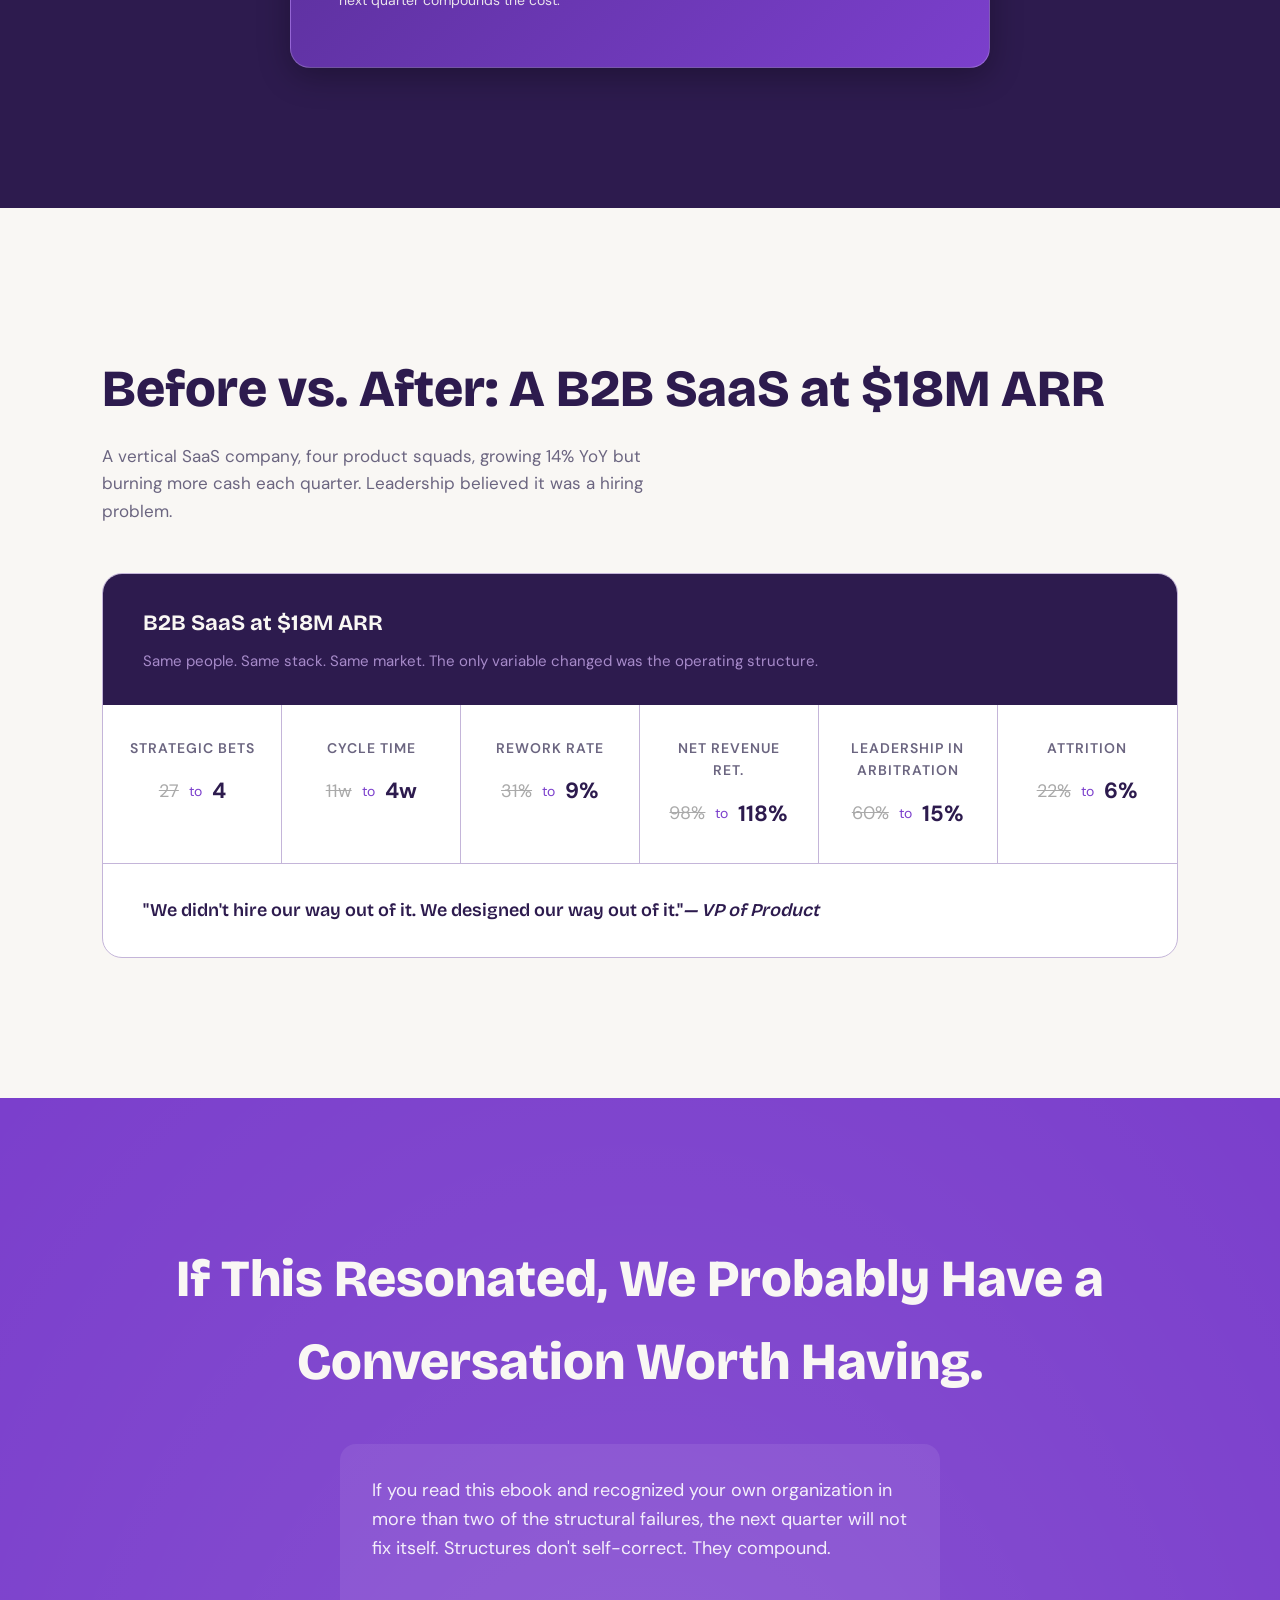
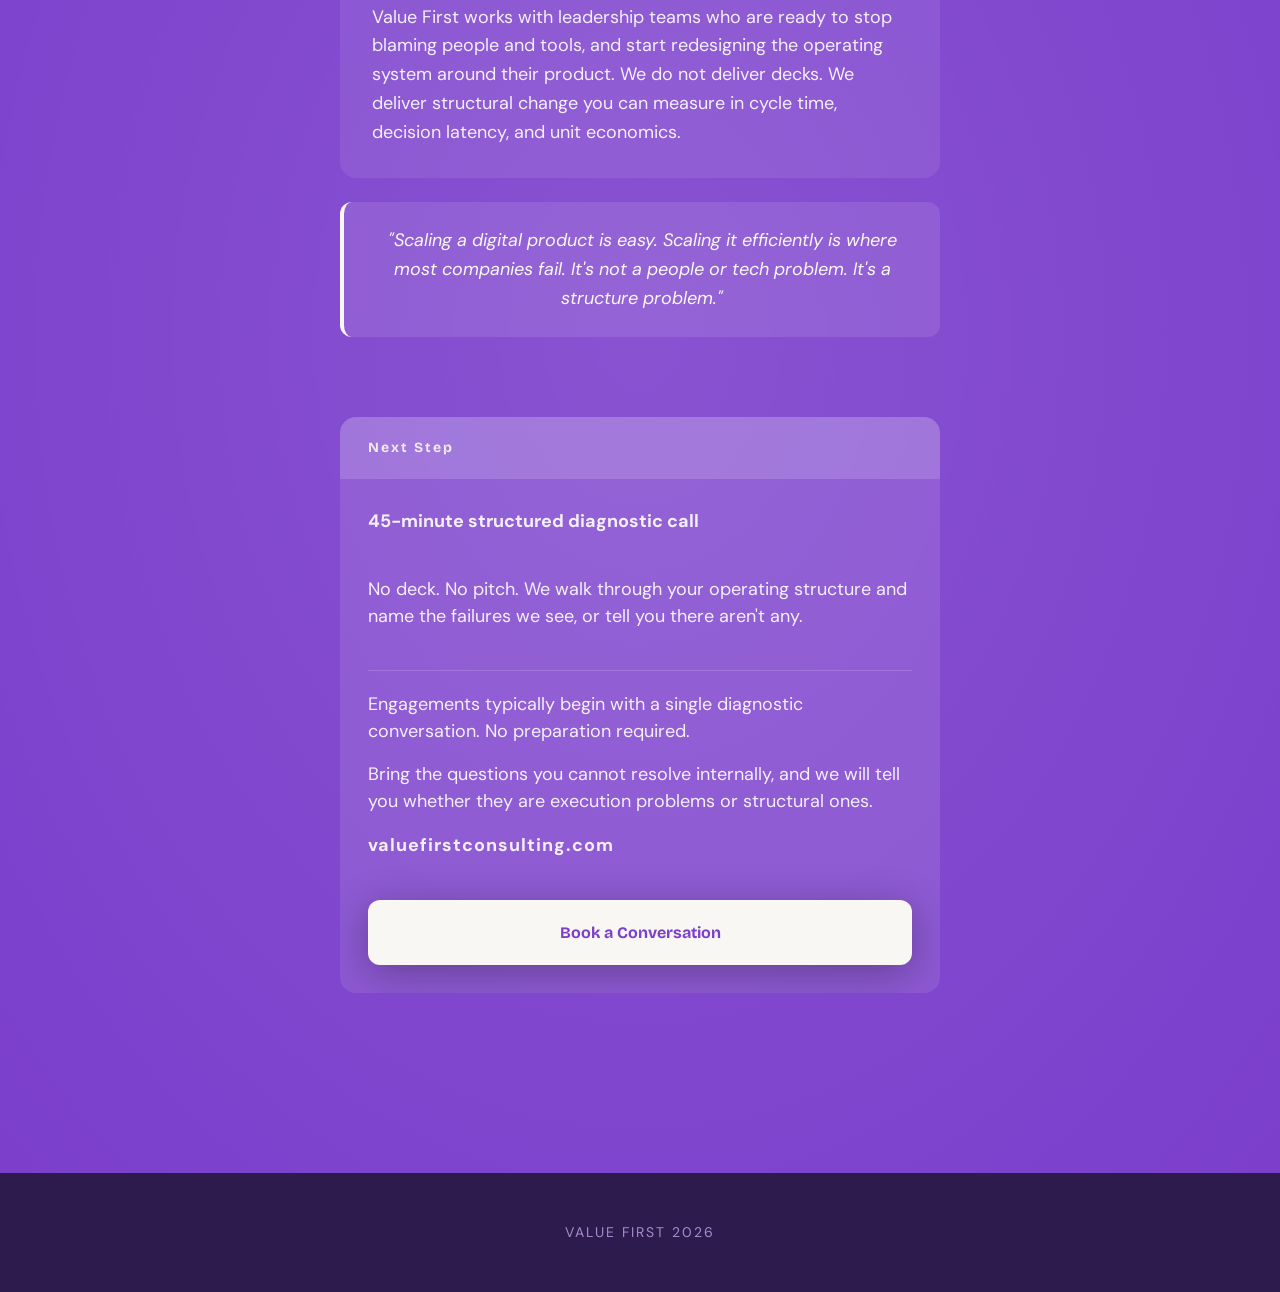
==== commit 8f4b6010: "fix: add missing failures-grid with 5 failure cards for desktop/tablet" ====
--- a/valuefirst-presentation.html
+++ b/valuefirst-presentation.html
@@ -1914,6 +1914,66 @@
             <h2>The Five Structural Failures</h2>
             <p>Each failure compounds silently, disguised as an execution problem.</p>
         </div>
+
+        <div class="failures-grid">
+            <div class="failure-card">
+                <div class="failure-number">01</div>
+                <h3>No Strategic Direction</h3>
+                <p class="subtitle">Strategy exists as a slide, not as an operating constraint.</p>
+                <ul>
+                    <li>Teams ship features without business outcome</li>
+                    <li>Prioritization won by loudest voice</li>
+                    <li>Roadmaps long; convictions short</li>
+                </ul>
+                <p class="quote-small">"If your team cannot recite this quarter's top three bets unprompted, you don't have a strategy, you have a roadmap."</p>
+            </div>
+            <div class="failure-card">
+                <div class="failure-number">02</div>
+                <h3>Disconnected Execution</h3>
+                <p class="subtitle">Product, engineering, design, marketing each optimize their own loop.</p>
+                <ul>
+                    <li>Roadmaps don't reconcile</li>
+                    <li>Launches surprise the go-to-market team</li>
+                    <li>Engineering ships features marketing can't position and sales can't price</li>
+                    <li>Customers receive value in fragments, not as a coherent product story</li>
+                </ul>
+                <p class="quote-small">"If your launches surprise your own GTM team, you don't have a delivery problem; you have a coordination contract no one signed."</p>
+            </div>
+            <div class="failure-card">
+                <div class="failure-number">03</div>
+                <h3>Reactive Operations</h3>
+                <p class="subtitle">The week is run by whatever broke, escalated, or showed up in the inbox.</p>
+                <ul>
+                    <li>Leaders arbitrating tickets instead of deciding</li>
+                    <li>Strategic work constantly displaced</li>
+                    <li>Calendar becomes the strategy</li>
+                </ul>
+                <p class="quote-small">"If your calendar is your strategy, the most important work in your company is the work you never get to."</p>
+            </div>
+            <div class="failure-card">
+                <div class="failure-number">04</div>
+                <h3>Tools Without Method</h3>
+                <p class="subtitle">A stack of best-in-class tools that nobody uses the same way twice.</p>
+                <ul>
+                    <li>Jira, Notion, Linear, HubSpot, Looker, Slack all present, none authoritative</li>
+                    <li>Data duplicated, statuses contradict</li>
+                    <li>Reporting rebuilt every quarter</li>
+                </ul>
+                <p class="quote-small">"Tools don't create method. Method creates the demand for tools, and any tool adopted in the wrong order becomes a liability."</p>
+            </div>
+            <div class="failure-card">
+                <div class="failure-number">05</div>
+                <h3>Talent Without Structure</h3>
+                <p class="subtitle">Senior people, junior outcomes.</p>
+                <ul>
+                    <li>Ambiguous ownership and overlapping mandates</li>
+                    <li>Best people quietly disengage</li>
+                    <li>Structural debt years deep before trend surfaces</li>
+                </ul>
+                <p class="quote-small">"Senior talent doesn't leave for more money. It leaves for more authority, usually to a competitor with worse pay and a better structure."</p>
+            </div>
+        </div>
+
         <div class="accordion-mobile" id="failures-accordion">
             <div class="accordion-item">
                 <div class="accordion-header" onclick="toggleAccordion(this)">
